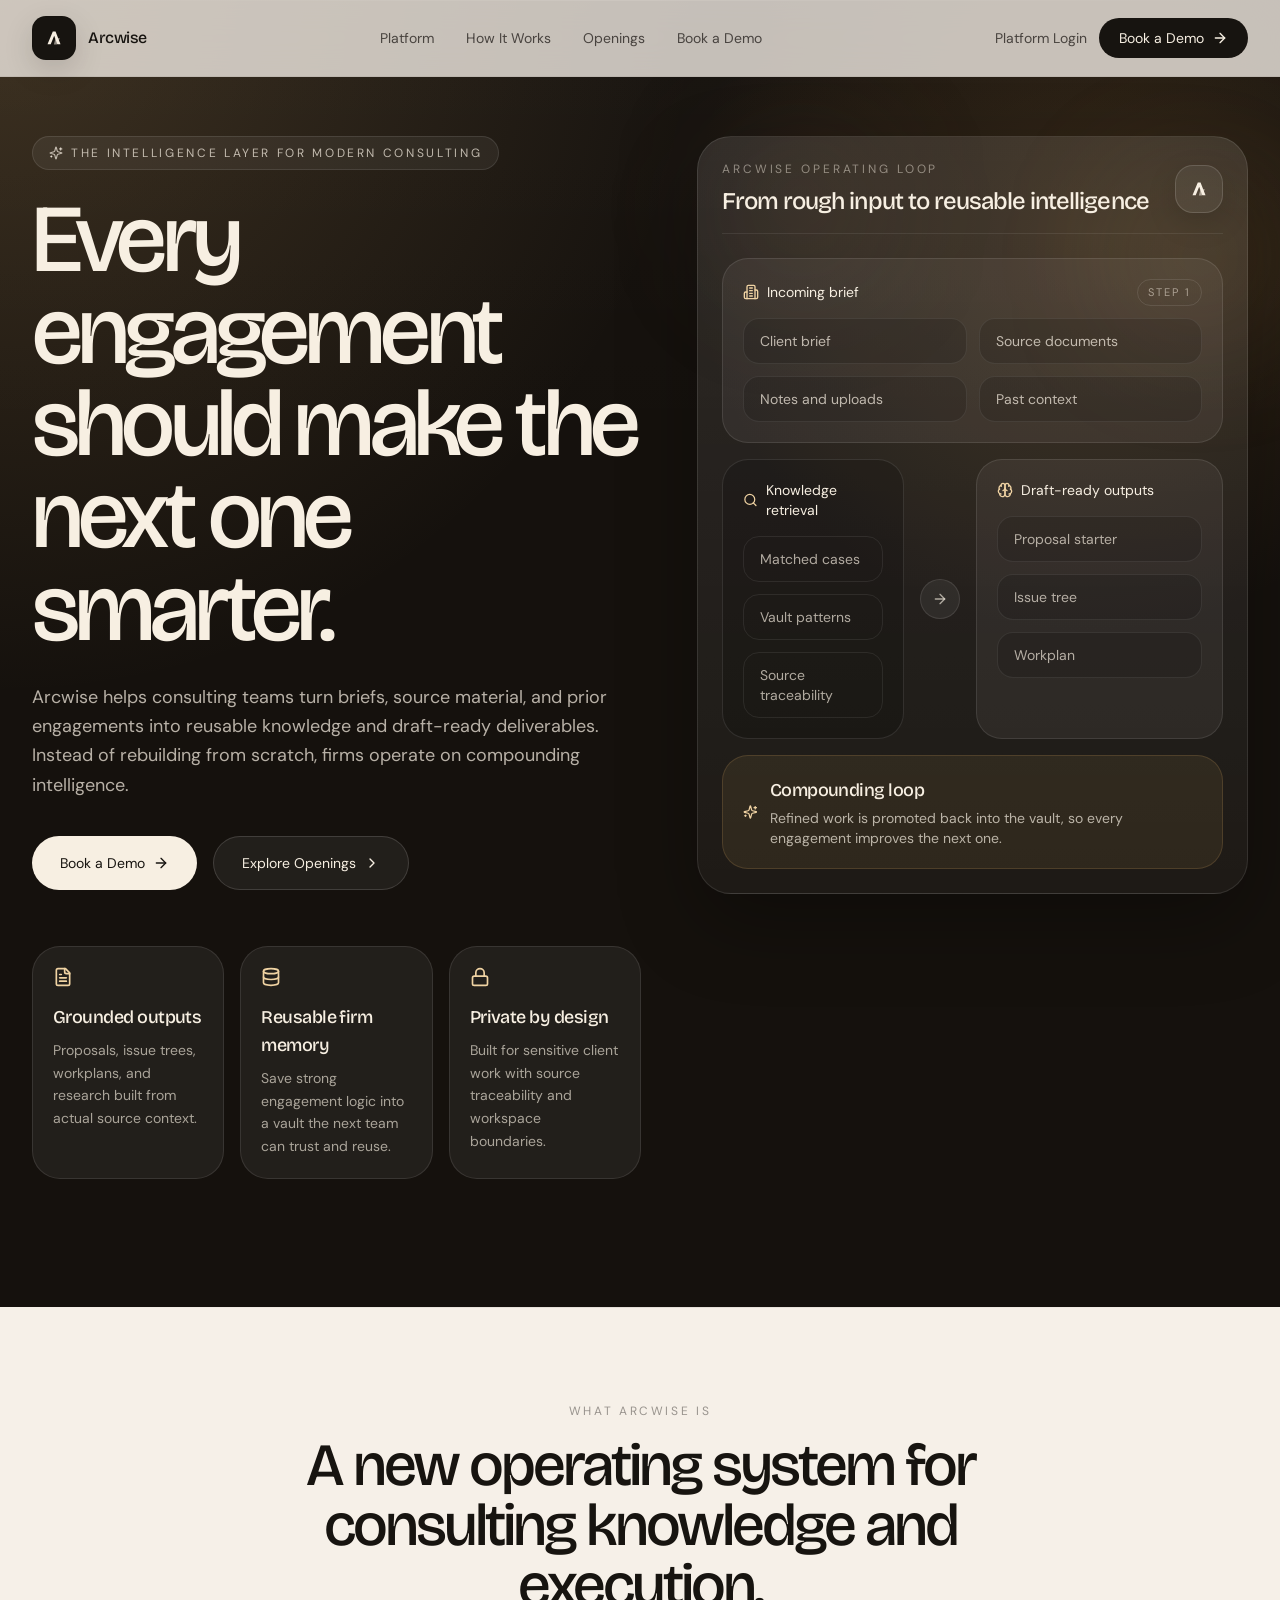
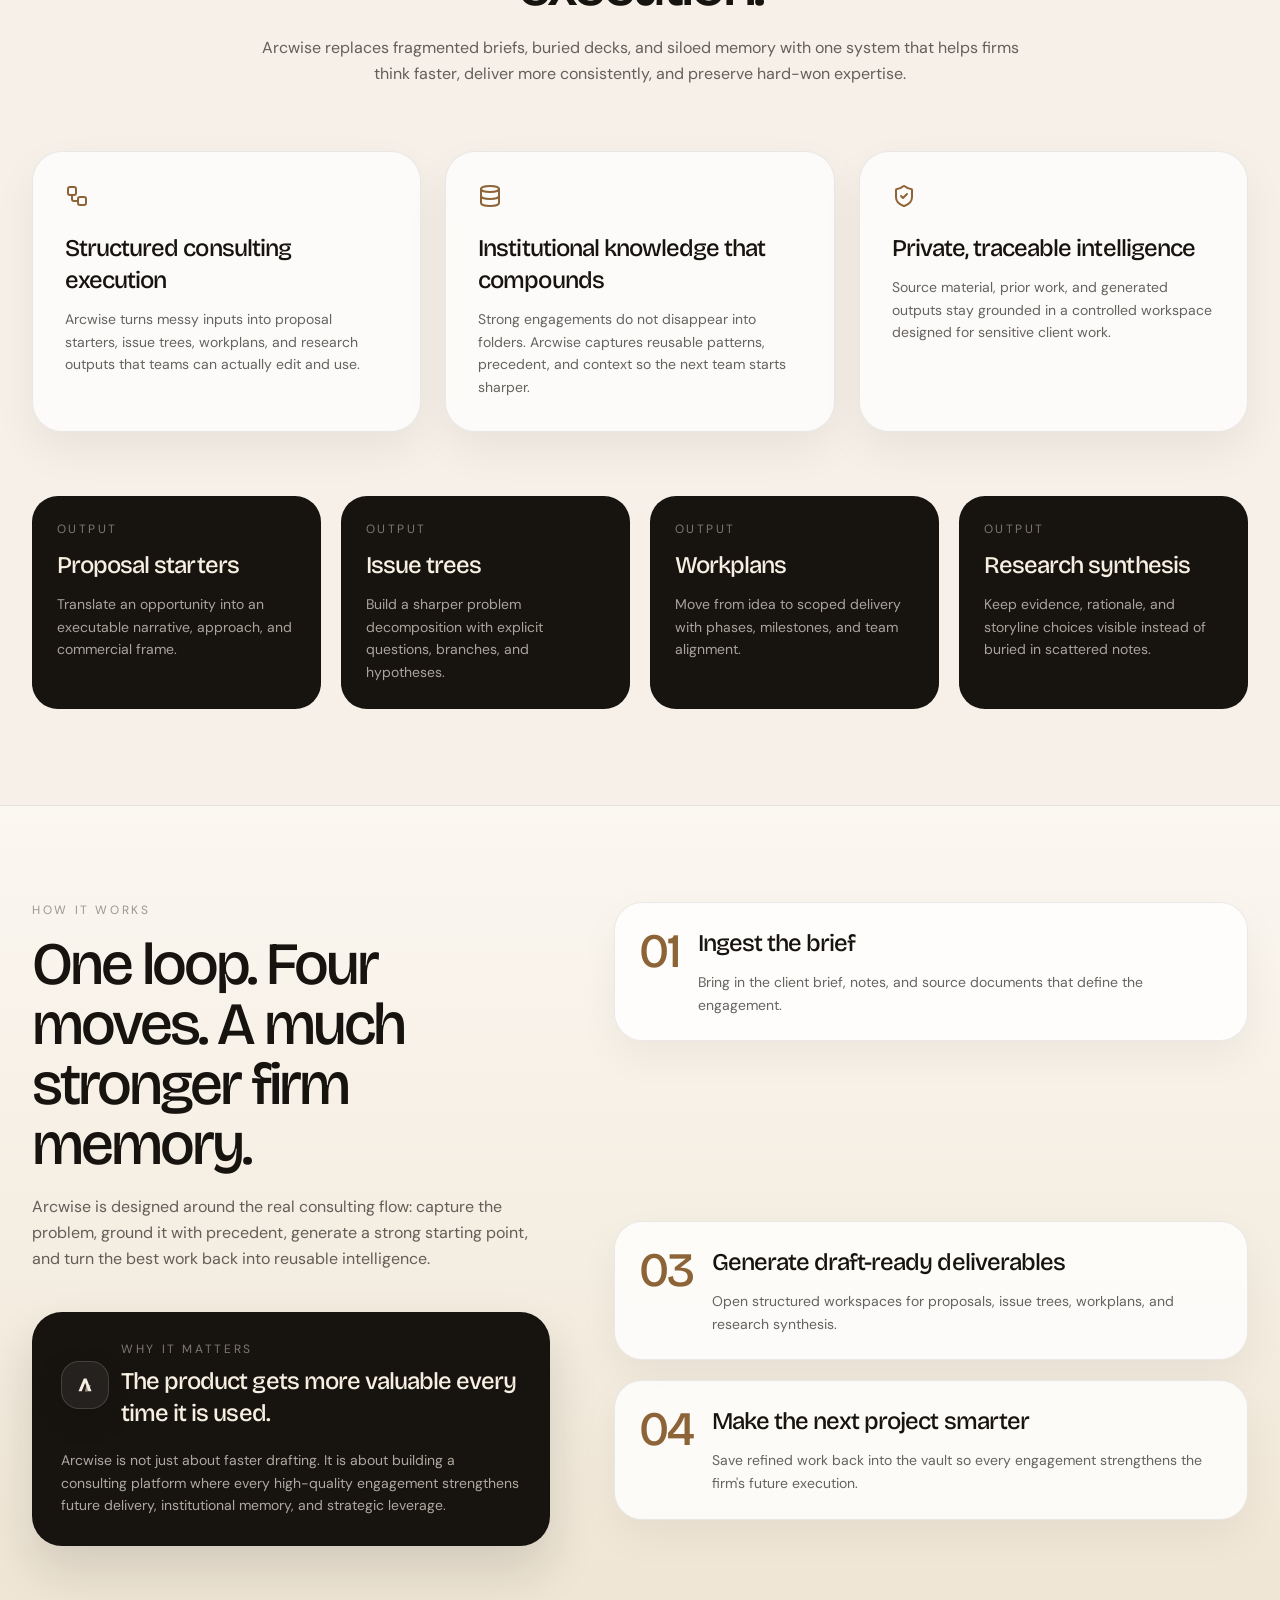
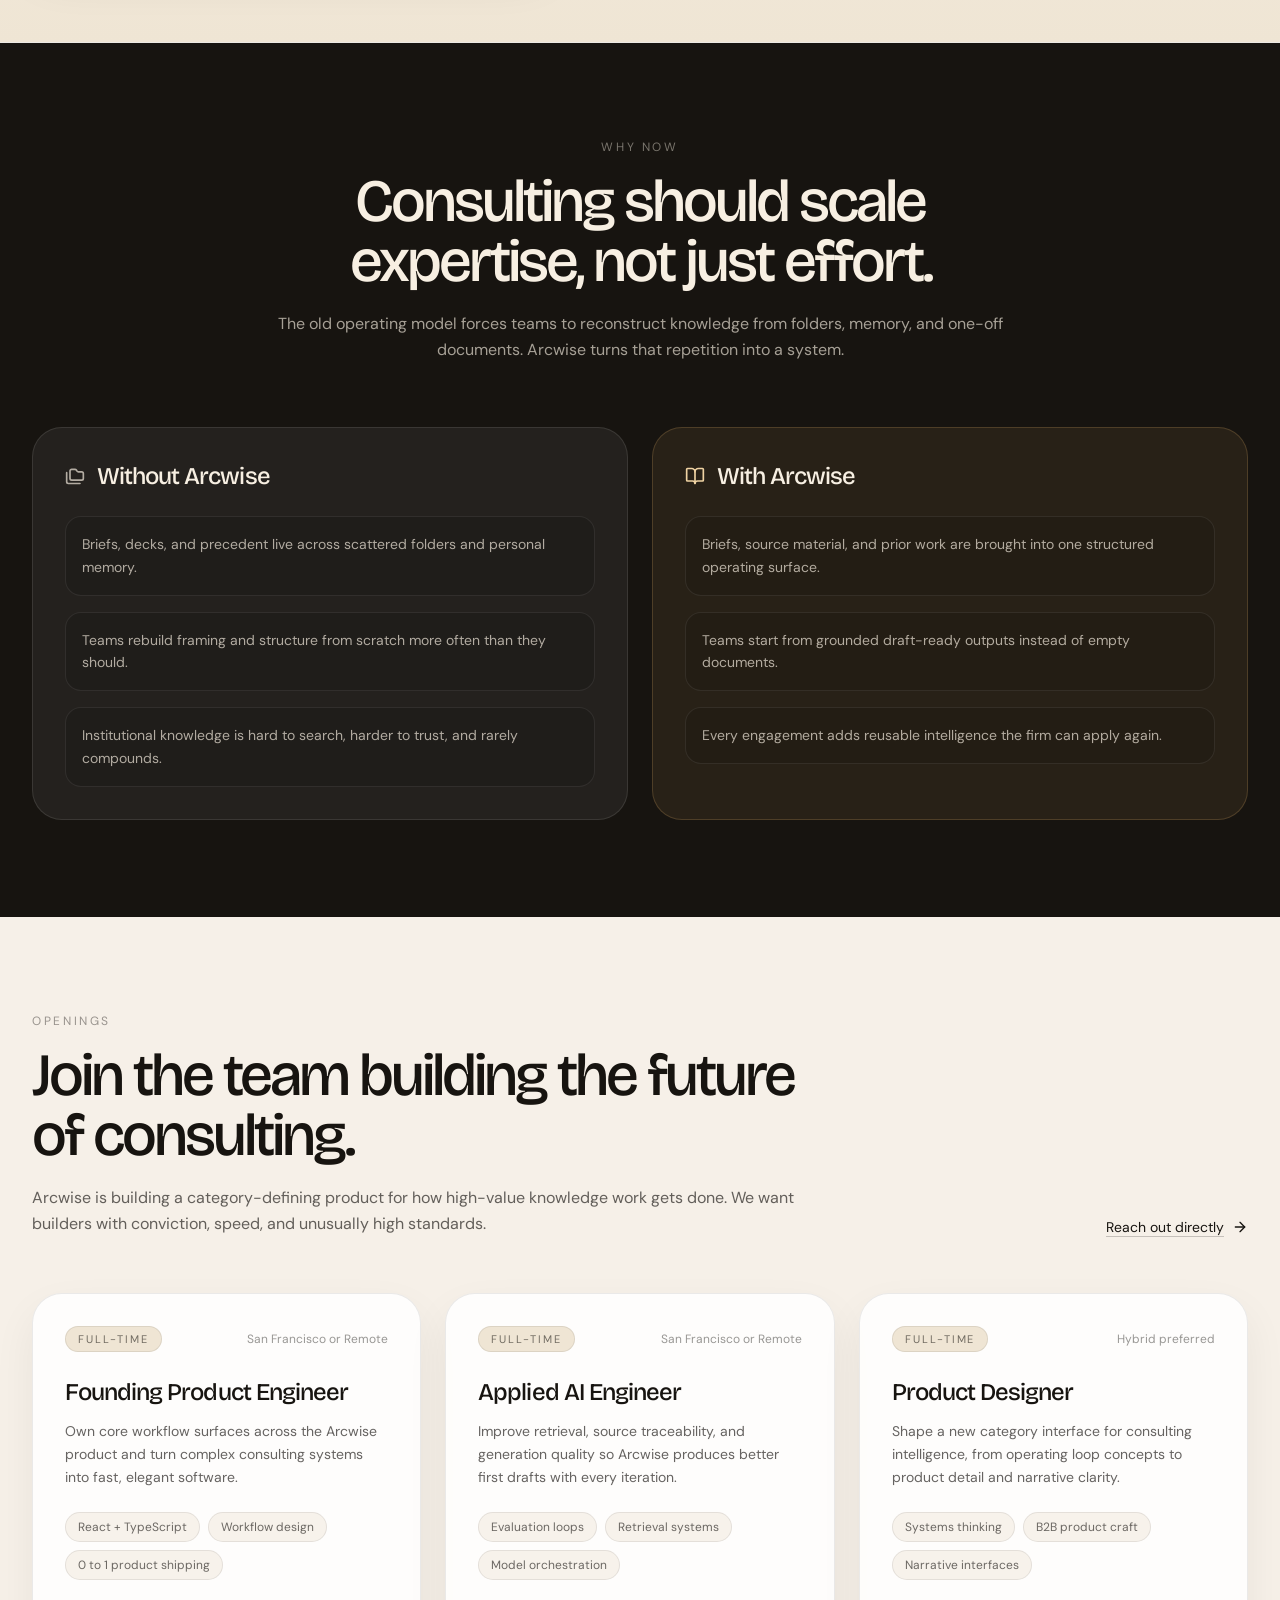
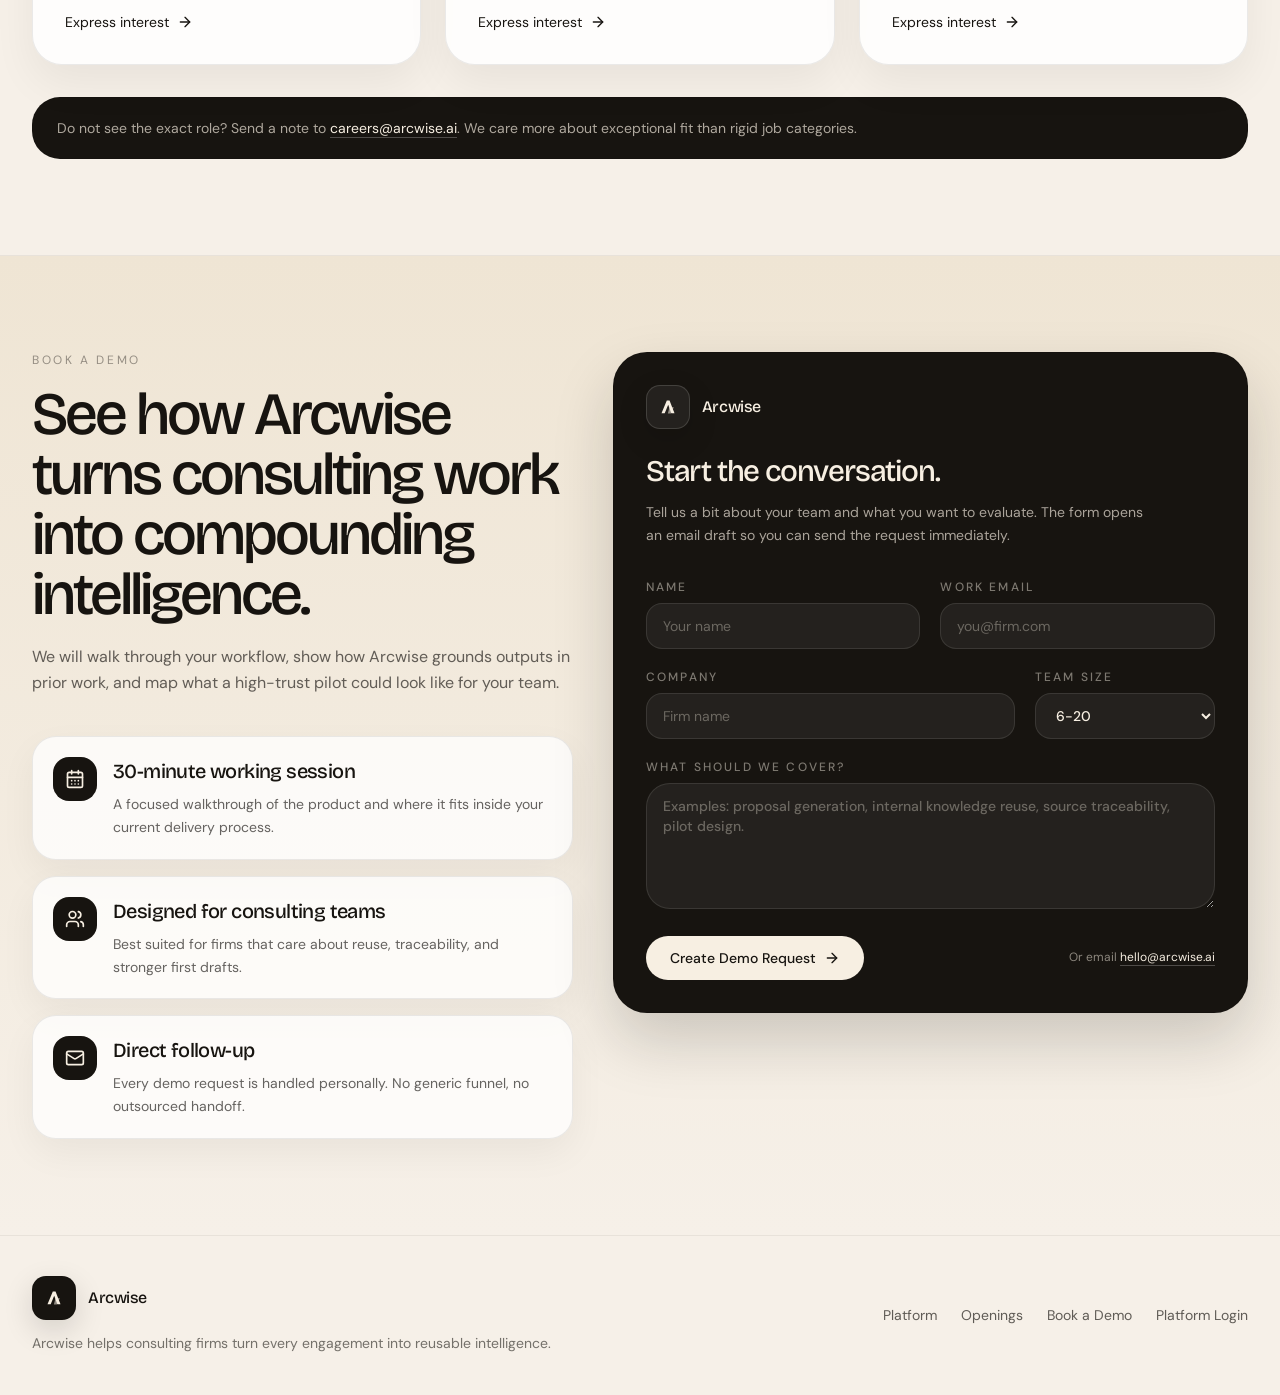
==== index.html @ 01bd6b98 "Initial Arcwise landing page" ====
<!DOCTYPE html>
  <html lang="en">
    <head>
      <meta charset="UTF-8" />
      <meta name="viewport" content="width=device-width, initial-scale=1.0" />
      <title>Arcwise</title>
      <meta
        name="description"
        content="Arcwise is the intelligence layer for modern consulting, turning briefs, source material, and prior engagements into reusable knowledge and draft-ready deliverables."
      />
      <link rel="icon" type="image/svg+xml" href="./arcwise-favicon.svg" />
      <style>html, body { height: 100%; margin: 0; } #root { height: 100%; }</style>
      <script type="module" crossorigin src="./assets/index-VOX61aup.js"></script>
      <link rel="stylesheet" crossorigin href="./assets/index-9N--tfFq.css">
    </head>

    <body>
      <div id="root"></div>
    </body>
  </html>
---- assets/index-9N--tfFq.css ----
@import"https://fonts.googleapis.com/css2?family=Bricolage+Grotesque:opsz,wght@12..96,300;12..96,400;12..96,500;12..96,600;12..96,700&family=DM+Sans:opsz,wght@9..40,300;9..40,400;9..40,500;9..40,600&display=swap";/*! tailwindcss v4.1.12 | MIT License | https://tailwindcss.com */@layer properties{@supports (((-webkit-hyphens:none)) and (not (margin-trim:inline))) or ((-moz-orient:inline) and (not (color:rgb(from red r g b)))){*,:before,:after,::backdrop{--tw-translate-x:0;--tw-translate-y:0;--tw-translate-z:0;--tw-rotate-x:initial;--tw-rotate-y:initial;--tw-rotate-z:initial;--tw-skew-x:initial;--tw-skew-y:initial;--tw-space-y-reverse:0;--tw-space-x-reverse:0;--tw-border-style:solid;--tw-gradient-position:initial;--tw-gradient-from:#0000;--tw-gradient-via:#0000;--tw-gradient-to:#0000;--tw-gradient-stops:initial;--tw-gradient-via-stops:initial;--tw-gradient-from-position:0%;--tw-gradient-via-position:50%;--tw-gradient-to-position:100%;--tw-leading:initial;--tw-font-weight:initial;--tw-tracking:initial;--tw-ordinal:initial;--tw-slashed-zero:initial;--tw-numeric-figure:initial;--tw-numeric-spacing:initial;--tw-numeric-fraction:initial;--tw-shadow:0 0 #0000;--tw-shadow-color:initial;--tw-shadow-alpha:100%;--tw-inset-shadow:0 0 #0000;--tw-inset-shadow-color:initial;--tw-inset-shadow-alpha:100%;--tw-ring-color:initial;--tw-ring-shadow:0 0 #0000;--tw-inset-ring-color:initial;--tw-inset-ring-shadow:0 0 #0000;--tw-ring-inset:initial;--tw-ring-offset-width:0px;--tw-ring-offset-color:#fff;--tw-ring-offset-shadow:0 0 #0000;--tw-outline-style:solid;--tw-blur:initial;--tw-brightness:initial;--tw-contrast:initial;--tw-grayscale:initial;--tw-hue-rotate:initial;--tw-invert:initial;--tw-opacity:initial;--tw-saturate:initial;--tw-sepia:initial;--tw-drop-shadow:initial;--tw-drop-shadow-color:initial;--tw-drop-shadow-alpha:100%;--tw-drop-shadow-size:initial;--tw-backdrop-blur:initial;--tw-backdrop-brightness:initial;--tw-backdrop-contrast:initial;--tw-backdrop-grayscale:initial;--tw-backdrop-hue-rotate:initial;--tw-backdrop-invert:initial;--tw-backdrop-opacity:initial;--tw-backdrop-saturate:initial;--tw-backdrop-sepia:initial;--tw-duration:initial;--tw-ease:initial;--tw-content:"";--tw-animation-delay:0s;--tw-animation-direction:normal;--tw-animation-duration:initial;--tw-animation-fill-mode:none;--tw-animation-iteration-count:1;--tw-enter-blur:0;--tw-enter-opacity:1;--tw-enter-rotate:0;--tw-enter-scale:1;--tw-enter-translate-x:0;--tw-enter-translate-y:0;--tw-exit-blur:0;--tw-exit-opacity:1;--tw-exit-rotate:0;--tw-exit-scale:1;--tw-exit-translate-x:0;--tw-exit-translate-y:0}}}@layer theme{:root,:host{--font-sans:ui-sans-serif,system-ui,sans-serif,"Apple Color Emoji","Segoe UI Emoji","Segoe UI Symbol","Noto Color Emoji";--font-mono:ui-monospace,SFMono-Regular,Menlo,Monaco,Consolas,"Liberation Mono","Courier New",monospace;--color-red-50:oklch(97.1% .013 17.38);--color-red-200:oklch(88.5% .062 18.334);--color-red-700:oklch(50.5% .213 27.518);--color-red-800:oklch(44.4% .177 26.899);--color-amber-50:oklch(98.7% .022 95.277);--color-amber-100:oklch(96.2% .059 95.617);--color-amber-600:oklch(66.6% .179 58.318);--color-amber-700:oklch(55.5% .163 48.998);--color-emerald-50:oklch(97.9% .021 166.113);--color-emerald-100:oklch(95% .052 163.051);--color-emerald-600:oklch(59.6% .145 163.225);--color-emerald-700:oklch(50.8% .118 165.612);--color-cyan-100:oklch(95.6% .045 203.388);--color-cyan-700:oklch(52% .105 223.128);--color-indigo-50:oklch(96.2% .018 272.314);--color-indigo-100:oklch(93% .034 272.788);--color-indigo-700:oklch(45.7% .24 277.023);--color-violet-100:oklch(94.3% .029 294.588);--color-violet-700:oklch(49.1% .27 292.581);--color-rose-50:oklch(96.9% .015 12.422);--color-rose-100:oklch(94.1% .03 12.58);--color-rose-200:oklch(89.2% .058 10.001);--color-rose-300:oklch(81% .117 11.638);--color-rose-600:oklch(58.6% .253 17.585);--color-rose-700:oklch(51.4% .222 16.935);--color-gray-50:oklch(98.5% .002 247.839);--color-gray-100:oklch(96.7% .003 264.542);--color-gray-200:oklch(92.8% .006 264.531);--color-gray-600:oklch(44.6% .03 256.802);--color-black:#000;--color-white:#fff;--spacing:.25rem;--container-sm:24rem;--container-md:28rem;--container-lg:32rem;--container-xl:36rem;--container-2xl:42rem;--container-3xl:48rem;--container-4xl:56rem;--container-5xl:64rem;--container-6xl:72rem;--container-7xl:80rem;--text-xs:.75rem;--text-xs--line-height:calc(1/.75);--text-sm:.875rem;--text-sm--line-height:calc(1.25/.875);--text-base:1rem;--text-base--line-height: 1.5 ;--text-lg:1.125rem;--text-lg--line-height:calc(1.75/1.125);--text-xl:1.25rem;--text-xl--line-height:calc(1.75/1.25);--text-2xl:1.5rem;--text-2xl--line-height:calc(2/1.5);--text-3xl:1.875rem;--text-3xl--line-height: 1.2 ;--text-4xl:2.25rem;--text-4xl--line-height:calc(2.5/2.25);--text-5xl:3rem;--text-5xl--line-height:1;--text-6xl:3.75rem;--text-6xl--line-height:1;--text-8xl:6rem;--text-8xl--line-height:1;--font-weight-normal:400;--font-weight-medium:500;--font-weight-semibold:600;--tracking-tight:-.025em;--tracking-wider:.05em;--tracking-widest:.1em;--leading-relaxed:1.625;--radius-xs:.125rem;--radius-2xl:1rem;--ease-in-out:cubic-bezier(.4,0,.2,1);--animate-spin:spin 1s linear infinite;--animate-pulse:pulse 2s cubic-bezier(.4,0,.6,1)infinite;--blur-sm:8px;--blur-xl:24px;--blur-3xl:64px;--aspect-video:16/9;--default-transition-duration:.15s;--default-transition-timing-function:cubic-bezier(.4,0,.2,1);--default-font-family:var(--font-sans);--default-mono-font-family:var(--font-mono);--color-border:var(--border)}}@layer base{*,:after,:before,::backdrop{box-sizing:border-box;border:0 solid;margin:0;padding:0}::file-selector-button{box-sizing:border-box;border:0 solid;margin:0;padding:0}html,:host{-webkit-text-size-adjust:100%;-moz-tab-size:4;tab-size:4;line-height:1.5;font-family:var(--default-font-family,ui-sans-serif,system-ui,sans-serif,"Apple Color Emoji","Segoe UI Emoji","Segoe UI Symbol","Noto Color Emoji");font-feature-settings:var(--default-font-feature-settings,normal);font-variation-settings:var(--default-font-variation-settings,normal);-webkit-tap-highlight-color:transparent}hr{height:0;color:inherit;border-top-width:1px}abbr:where([title]){-webkit-text-decoration:underline dotted;text-decoration:underline dotted}h1,h2,h3,h4,h5,h6{font-size:inherit;font-weight:inherit}a{color:inherit;-webkit-text-decoration:inherit;text-decoration:inherit}b,strong{font-weight:bolder}code,kbd,samp,pre{font-family:var(--default-mono-font-family,ui-monospace,SFMono-Regular,Menlo,Monaco,Consolas,"Liberation Mono","Courier New",monospace);font-feature-settings:var(--default-mono-font-feature-settings,normal);font-variation-settings:var(--default-mono-font-variation-settings,normal);font-size:1em}small{font-size:80%}sub,sup{vertical-align:baseline;font-size:75%;line-height:0;position:relative}sub{bottom:-.25em}sup{top:-.5em}table{text-indent:0;border-color:inherit;border-collapse:collapse}:-moz-focusring{outline:auto}progress{vertical-align:baseline}summary{display:list-item}ol,ul,menu{list-style:none}img,svg,video,canvas,audio,iframe,embed,object{vertical-align:middle;display:block}img,video{max-width:100%;height:auto}button,input,select,optgroup,textarea{font:inherit;font-feature-settings:inherit;font-variation-settings:inherit;letter-spacing:inherit;color:inherit;opacity:1;background-color:#0000;border-radius:0}::file-selector-button{font:inherit;font-feature-settings:inherit;font-variation-settings:inherit;letter-spacing:inherit;color:inherit;opacity:1;background-color:#0000;border-radius:0}:where(select:is([multiple],[size])) optgroup{font-weight:bolder}:where(select:is([multiple],[size])) optgroup option{padding-inline-start:20px}::file-selector-button{margin-inline-end:4px}::placeholder{opacity:1}@supports (not ((-webkit-appearance:-apple-pay-button))) or (contain-intrinsic-size:1px){::placeholder{color:currentColor}@supports (color:color-mix(in lab,red,red)){::placeholder{color:color-mix(in oklab,currentcolor 50%,transparent)}}}textarea{resize:vertical}::-webkit-search-decoration{-webkit-appearance:none}::-webkit-date-and-time-value{min-height:1lh;text-align:inherit}::-webkit-datetime-edit{display:inline-flex}::-webkit-datetime-edit-fields-wrapper{padding:0}::-webkit-datetime-edit{padding-block:0}::-webkit-datetime-edit-year-field{padding-block:0}::-webkit-datetime-edit-month-field{padding-block:0}::-webkit-datetime-edit-day-field{padding-block:0}::-webkit-datetime-edit-hour-field{padding-block:0}::-webkit-datetime-edit-minute-field{padding-block:0}::-webkit-datetime-edit-second-field{padding-block:0}::-webkit-datetime-edit-millisecond-field{padding-block:0}::-webkit-datetime-edit-meridiem-field{padding-block:0}::-webkit-calendar-picker-indicator{line-height:1}:-moz-ui-invalid{box-shadow:none}button,input:where([type=button],[type=reset],[type=submit]){-webkit-appearance:button;-moz-appearance:button;appearance:button}::file-selector-button{-webkit-appearance:button;-moz-appearance:button;appearance:button}::-webkit-inner-spin-button{height:auto}::-webkit-outer-spin-button{height:auto}[hidden]:where(:not([hidden=until-found])){display:none!important}*{border-color:var(--border);outline-color:var(--ring)}@supports (color:color-mix(in lab,red,red)){*{outline-color:color-mix(in oklab,var(--ring)50%,transparent)}}body{background-color:var(--background);color:var(--foreground);font-family:var(--font-body);-webkit-font-smoothing:antialiased;-moz-osx-font-smoothing:grayscale}html{font-size:var(--font-size);scroll-behavior:smooth}h1{font-size:var(--text-2xl);font-weight:var(--font-weight-medium);line-height:1.5}h2{font-size:var(--text-xl);font-weight:var(--font-weight-medium);line-height:1.5}h3{font-size:var(--text-lg);font-weight:var(--font-weight-medium);line-height:1.5}h4,label,button{font-size:var(--text-base);font-weight:var(--font-weight-medium);line-height:1.5}input{font-size:var(--text-base);font-weight:var(--font-weight-normal);line-height:1.5}}@layer components;@layer utilities{.\@container\/card-header{container:card-header/inline-size}.pointer-events-none{pointer-events:none}.invisible{visibility:hidden}.visible{visibility:visible}.sr-only{clip:rect(0,0,0,0);white-space:nowrap;border-width:0;width:1px;height:1px;margin:-1px;padding:0;position:absolute;overflow:hidden}.absolute{position:absolute}.fixed{position:fixed}.relative{position:relative}.sticky{position:sticky}.inset-0{inset:calc(var(--spacing)*0)}.inset-x-0{inset-inline:calc(var(--spacing)*0)}.inset-y-0{inset-block:calc(var(--spacing)*0)}.-top-12{top:calc(var(--spacing)*-12)}.top-0{top:calc(var(--spacing)*0)}.top-1\.5{top:calc(var(--spacing)*1.5)}.top-1\/2{top:50%}.top-3\.5{top:calc(var(--spacing)*3.5)}.top-4{top:calc(var(--spacing)*4)}.top-6{top:calc(var(--spacing)*6)}.top-8{top:calc(var(--spacing)*8)}.top-10{top:calc(var(--spacing)*10)}.top-14{top:calc(var(--spacing)*14)}.top-\[1px\]{top:1px}.top-\[50\%\]{top:50%}.top-\[60\%\]{top:60%}.top-full{top:100%}.-right-8{right:calc(var(--spacing)*-8)}.-right-12{right:calc(var(--spacing)*-12)}.right-0{right:calc(var(--spacing)*0)}.right-1{right:calc(var(--spacing)*1)}.right-2{right:calc(var(--spacing)*2)}.right-3{right:calc(var(--spacing)*3)}.right-4{right:calc(var(--spacing)*4)}.-bottom-12{bottom:calc(var(--spacing)*-12)}.bottom-0{bottom:calc(var(--spacing)*0)}.-left-12{left:calc(var(--spacing)*-12)}.left-0{left:calc(var(--spacing)*0)}.left-1{left:calc(var(--spacing)*1)}.left-1\/2{left:50%}.left-2{left:calc(var(--spacing)*2)}.left-3{left:calc(var(--spacing)*3)}.left-6{left:calc(var(--spacing)*6)}.left-8{left:calc(var(--spacing)*8)}.left-\[50\%\]{left:50%}.isolate{isolation:isolate}.z-10{z-index:10}.z-20{z-index:20}.z-50{z-index:50}.z-\[1\]{z-index:1}.col-span-1{grid-column:span 1/span 1}.col-span-2{grid-column:span 2/span 2}.col-span-3{grid-column:span 3/span 3}.col-span-4{grid-column:span 4/span 4}.col-start-2{grid-column-start:2}.row-span-2{grid-row:span 2/span 2}.row-start-1{grid-row-start:1}.-mx-1{margin-inline:calc(var(--spacing)*-1)}.mx-2{margin-inline:calc(var(--spacing)*2)}.mx-3\.5{margin-inline:calc(var(--spacing)*3.5)}.mx-auto{margin-inline:auto}.my-0\.5{margin-block:calc(var(--spacing)*.5)}.my-1{margin-block:calc(var(--spacing)*1)}.-mt-4{margin-top:calc(var(--spacing)*-4)}.mt-0\.5{margin-top:calc(var(--spacing)*.5)}.mt-1{margin-top:calc(var(--spacing)*1)}.mt-1\.5{margin-top:calc(var(--spacing)*1.5)}.mt-2{margin-top:calc(var(--spacing)*2)}.mt-3{margin-top:calc(var(--spacing)*3)}.mt-4{margin-top:calc(var(--spacing)*4)}.mt-5{margin-top:calc(var(--spacing)*5)}.mt-6{margin-top:calc(var(--spacing)*6)}.mt-7{margin-top:calc(var(--spacing)*7)}.mt-8{margin-top:calc(var(--spacing)*8)}.mt-9{margin-top:calc(var(--spacing)*9)}.mt-10{margin-top:calc(var(--spacing)*10)}.mt-12{margin-top:calc(var(--spacing)*12)}.mt-14{margin-top:calc(var(--spacing)*14)}.mt-16{margin-top:calc(var(--spacing)*16)}.mt-auto{margin-top:auto}.mr-1{margin-right:calc(var(--spacing)*1)}.mr-3{margin-right:calc(var(--spacing)*3)}.mb-1{margin-bottom:calc(var(--spacing)*1)}.mb-1\.5{margin-bottom:calc(var(--spacing)*1.5)}.mb-2{margin-bottom:calc(var(--spacing)*2)}.mb-3{margin-bottom:calc(var(--spacing)*3)}.mb-4{margin-bottom:calc(var(--spacing)*4)}.mb-5{margin-bottom:calc(var(--spacing)*5)}.mb-6{margin-bottom:calc(var(--spacing)*6)}.mb-8{margin-bottom:calc(var(--spacing)*8)}.mb-12{margin-bottom:calc(var(--spacing)*12)}.-ml-4{margin-left:calc(var(--spacing)*-4)}.ml-1{margin-left:calc(var(--spacing)*1)}.ml-auto{margin-left:auto}.line-clamp-1{-webkit-line-clamp:1;-webkit-box-orient:vertical;display:-webkit-box;overflow:hidden}.block{display:block}.contents{display:contents}.flex{display:flex}.grid{display:grid}.hidden{display:none}.inline-block{display:inline-block}.inline-flex{display:inline-flex}.table{display:table}.table-caption{display:table-caption}.table-cell{display:table-cell}.table-row{display:table-row}.field-sizing-content{field-sizing:content}.aspect-\[16\/9\]{aspect-ratio:16/9}.aspect-square{aspect-ratio:1}.aspect-video{aspect-ratio:var(--aspect-video)}.size-2{width:calc(var(--spacing)*2);height:calc(var(--spacing)*2)}.size-2\.5{width:calc(var(--spacing)*2.5);height:calc(var(--spacing)*2.5)}.size-3{width:calc(var(--spacing)*3);height:calc(var(--spacing)*3)}.size-3\.5{width:calc(var(--spacing)*3.5);height:calc(var(--spacing)*3.5)}.size-4{width:calc(var(--spacing)*4);height:calc(var(--spacing)*4)}.size-7{width:calc(var(--spacing)*7);height:calc(var(--spacing)*7)}.size-8{width:calc(var(--spacing)*8);height:calc(var(--spacing)*8)}.size-9{width:calc(var(--spacing)*9);height:calc(var(--spacing)*9)}.size-10{width:calc(var(--spacing)*10);height:calc(var(--spacing)*10)}.size-full{width:100%;height:100%}.h-1{height:calc(var(--spacing)*1)}.h-1\.5{height:calc(var(--spacing)*1.5)}.h-2{height:calc(var(--spacing)*2)}.h-2\.5{height:calc(var(--spacing)*2.5)}.h-3{height:calc(var(--spacing)*3)}.h-3\.5{height:calc(var(--spacing)*3.5)}.h-4{height:calc(var(--spacing)*4)}.h-5{height:calc(var(--spacing)*5)}.h-6{height:calc(var(--spacing)*6)}.h-7{height:calc(var(--spacing)*7)}.h-8{height:calc(var(--spacing)*8)}.h-9{height:calc(var(--spacing)*9)}.h-10{height:calc(var(--spacing)*10)}.h-11{height:calc(var(--spacing)*11)}.h-12{height:calc(var(--spacing)*12)}.h-16{height:calc(var(--spacing)*16)}.h-24{height:calc(var(--spacing)*24)}.h-36{height:calc(var(--spacing)*36)}.h-40{height:calc(var(--spacing)*40)}.h-\[1\.15rem\]{height:1.15rem}.h-\[260px\]{height:260px}.h-\[340px\]{height:340px}.h-\[360px\]{height:360px}.h-\[calc\(100\%-1px\)\]{height:calc(100% - 1px)}.h-\[var\(--radix-navigation-menu-viewport-height\)\]{height:var(--radix-navigation-menu-viewport-height)}.h-\[var\(--radix-select-trigger-height\)\]{height:var(--radix-select-trigger-height)}.h-auto{height:auto}.h-full{height:100%}.h-px{height:1px}.h-screen{height:100vh}.h-svh{height:100svh}.max-h-\(--radix-context-menu-content-available-height\){max-height:var(--radix-context-menu-content-available-height)}.max-h-\(--radix-dropdown-menu-content-available-height\){max-height:var(--radix-dropdown-menu-content-available-height)}.max-h-\(--radix-select-content-available-height\){max-height:var(--radix-select-content-available-height)}.max-h-\[85vh\]{max-height:85vh}.max-h-\[260px\]{max-height:260px}.max-h-\[300px\]{max-height:300px}.min-h-0{min-height:calc(var(--spacing)*0)}.min-h-4{min-height:calc(var(--spacing)*4)}.min-h-16{min-height:calc(var(--spacing)*16)}.min-h-\[240px\]{min-height:240px}.min-h-\[400px\]{min-height:400px}.min-h-\[500px\]{min-height:500px}.min-h-\[calc\(100vh-220px\)\]{min-height:calc(100vh - 220px)}.min-h-screen{min-height:100vh}.min-h-svh{min-height:100svh}.w-\(--sidebar-width\){width:var(--sidebar-width)}.w-0{width:calc(var(--spacing)*0)}.w-1{width:calc(var(--spacing)*1)}.w-1\.5{width:calc(var(--spacing)*1.5)}.w-1\/2{width:50%}.w-1\/3{width:33.3333%}.w-2{width:calc(var(--spacing)*2)}.w-2\.5{width:calc(var(--spacing)*2.5)}.w-3{width:calc(var(--spacing)*3)}.w-3\.5{width:calc(var(--spacing)*3.5)}.w-3\/4{width:75%}.w-4{width:calc(var(--spacing)*4)}.w-5{width:calc(var(--spacing)*5)}.w-5\/6{width:83.3333%}.w-6{width:calc(var(--spacing)*6)}.w-7{width:calc(var(--spacing)*7)}.w-8{width:calc(var(--spacing)*8)}.w-9{width:calc(var(--spacing)*9)}.w-10{width:calc(var(--spacing)*10)}.w-11{width:calc(var(--spacing)*11)}.w-12{width:calc(var(--spacing)*12)}.w-16{width:calc(var(--spacing)*16)}.w-32{width:calc(var(--spacing)*32)}.w-36{width:calc(var(--spacing)*36)}.w-40{width:calc(var(--spacing)*40)}.w-64{width:calc(var(--spacing)*64)}.w-72{width:calc(var(--spacing)*72)}.w-\[100px\]{width:100px}.w-\[250px\]{width:250px}.w-\[280px\]{width:280px}.w-auto{width:auto}.w-fit{width:fit-content}.w-full{width:100%}.w-max{width:max-content}.w-px{width:1px}.max-w-\(--skeleton-width\){max-width:var(--skeleton-width)}.max-w-2xl{max-width:var(--container-2xl)}.max-w-3xl{max-width:var(--container-3xl)}.max-w-4xl{max-width:var(--container-4xl)}.max-w-5xl{max-width:var(--container-5xl)}.max-w-6xl{max-width:var(--container-6xl)}.max-w-7xl{max-width:var(--container-7xl)}.max-w-\[400px\]{max-width:400px}.max-w-\[1600px\]{max-width:1600px}.max-w-\[calc\(100\%-2rem\)\]{max-width:calc(100% - 2rem)}.max-w-lg{max-width:var(--container-lg)}.max-w-max{max-width:max-content}.max-w-md{max-width:var(--container-md)}.max-w-xl{max-width:var(--container-xl)}.min-w-0{min-width:calc(var(--spacing)*0)}.min-w-5{min-width:calc(var(--spacing)*5)}.min-w-8{min-width:calc(var(--spacing)*8)}.min-w-9{min-width:calc(var(--spacing)*9)}.min-w-10{min-width:calc(var(--spacing)*10)}.min-w-52{min-width:calc(var(--spacing)*52)}.min-w-\[8rem\]{min-width:8rem}.min-w-\[12rem\]{min-width:12rem}.min-w-\[340px\]{min-width:340px}.min-w-\[720px\]{min-width:720px}.min-w-\[var\(--radix-select-trigger-width\)\]{min-width:var(--radix-select-trigger-width)}.flex-1{flex:1}.flex-shrink-0,.shrink-0{flex-shrink:0}.grow{flex-grow:1}.grow-0{flex-grow:0}.basis-full{flex-basis:100%}.caption-bottom{caption-side:bottom}.border-collapse{border-collapse:collapse}.origin-\(--radix-context-menu-content-transform-origin\){transform-origin:var(--radix-context-menu-content-transform-origin)}.origin-\(--radix-dropdown-menu-content-transform-origin\){transform-origin:var(--radix-dropdown-menu-content-transform-origin)}.origin-\(--radix-hover-card-content-transform-origin\){transform-origin:var(--radix-hover-card-content-transform-origin)}.origin-\(--radix-menubar-content-transform-origin\){transform-origin:var(--radix-menubar-content-transform-origin)}.origin-\(--radix-popover-content-transform-origin\){transform-origin:var(--radix-popover-content-transform-origin)}.origin-\(--radix-select-content-transform-origin\){transform-origin:var(--radix-select-content-transform-origin)}.origin-\(--radix-tooltip-content-transform-origin\){transform-origin:var(--radix-tooltip-content-transform-origin)}.-translate-x-1\/2{--tw-translate-x: -50% ;translate:var(--tw-translate-x)var(--tw-translate-y)}.-translate-x-px{--tw-translate-x:-1px;translate:var(--tw-translate-x)var(--tw-translate-y)}.translate-x-\[-50\%\]{--tw-translate-x:-50%;translate:var(--tw-translate-x)var(--tw-translate-y)}.translate-x-px{--tw-translate-x:1px;translate:var(--tw-translate-x)var(--tw-translate-y)}.-translate-y-1\/2{--tw-translate-y: -50% ;translate:var(--tw-translate-x)var(--tw-translate-y)}.translate-y-0\.5{--tw-translate-y:calc(var(--spacing)*.5);translate:var(--tw-translate-x)var(--tw-translate-y)}.translate-y-\[-50\%\]{--tw-translate-y:-50%;translate:var(--tw-translate-x)var(--tw-translate-y)}.translate-y-\[calc\(-50\%_-_2px\)\]{--tw-translate-y: calc(-50% - 2px) ;translate:var(--tw-translate-x)var(--tw-translate-y)}.rotate-45{rotate:45deg}.rotate-90{rotate:90deg}.transform{transform:var(--tw-rotate-x,)var(--tw-rotate-y,)var(--tw-rotate-z,)var(--tw-skew-x,)var(--tw-skew-y,)}.animate-caret-blink{animation:1.25s ease-out infinite caret-blink}.animate-in{animation:enter var(--tw-animation-duration,var(--tw-duration,.15s))var(--tw-ease,ease)var(--tw-animation-delay,0s)var(--tw-animation-iteration-count,1)var(--tw-animation-direction,normal)var(--tw-animation-fill-mode,none)}.animate-pulse{animation:var(--animate-pulse)}.animate-spin{animation:var(--animate-spin)}.cursor-default{cursor:default}.cursor-not-allowed{cursor:not-allowed}.cursor-pointer{cursor:pointer}.touch-none{touch-action:none}.resize-none{resize:none}.scroll-my-1{scroll-margin-block:calc(var(--spacing)*1)}.scroll-py-1{scroll-padding-block:calc(var(--spacing)*1)}.list-none{list-style-type:none}.appearance-none{-webkit-appearance:none;-moz-appearance:none;appearance:none}.auto-rows-min{grid-auto-rows:min-content}.grid-cols-2{grid-template-columns:repeat(2,minmax(0,1fr))}.grid-cols-3{grid-template-columns:repeat(3,minmax(0,1fr))}.grid-cols-4{grid-template-columns:repeat(4,minmax(0,1fr))}.grid-cols-12{grid-template-columns:repeat(12,minmax(0,1fr))}.grid-cols-\[0_1fr\]{grid-template-columns:0 1fr}.grid-rows-\[auto_auto\]{grid-template-rows:auto auto}.flex-col{flex-direction:column}.flex-col-reverse{flex-direction:column-reverse}.flex-row{flex-direction:row}.flex-wrap{flex-wrap:wrap}.items-baseline{align-items:baseline}.items-center{align-items:center}.items-end{align-items:flex-end}.items-start{align-items:flex-start}.items-stretch{align-items:stretch}.justify-between{justify-content:space-between}.justify-center{justify-content:center}.justify-end{justify-content:flex-end}.justify-items-start{justify-items:start}.gap-0{gap:calc(var(--spacing)*0)}.gap-1{gap:calc(var(--spacing)*1)}.gap-1\.5{gap:calc(var(--spacing)*1.5)}.gap-2{gap:calc(var(--spacing)*2)}.gap-3{gap:calc(var(--spacing)*3)}.gap-4{gap:calc(var(--spacing)*4)}.gap-5{gap:calc(var(--spacing)*5)}.gap-6{gap:calc(var(--spacing)*6)}.gap-8{gap:calc(var(--spacing)*8)}.gap-10{gap:calc(var(--spacing)*10)}.gap-12{gap:calc(var(--spacing)*12)}.gap-14{gap:calc(var(--spacing)*14)}.gap-16{gap:calc(var(--spacing)*16)}:where(.space-y-1>:not(:last-child)){--tw-space-y-reverse:0;margin-block-start:calc(calc(var(--spacing)*1)*var(--tw-space-y-reverse));margin-block-end:calc(calc(var(--spacing)*1)*calc(1 - var(--tw-space-y-reverse)))}:where(.space-y-1\.5>:not(:last-child)){--tw-space-y-reverse:0;margin-block-start:calc(calc(var(--spacing)*1.5)*var(--tw-space-y-reverse));margin-block-end:calc(calc(var(--spacing)*1.5)*calc(1 - var(--tw-space-y-reverse)))}:where(.space-y-2>:not(:last-child)){--tw-space-y-reverse:0;margin-block-start:calc(calc(var(--spacing)*2)*var(--tw-space-y-reverse));margin-block-end:calc(calc(var(--spacing)*2)*calc(1 - var(--tw-space-y-reverse)))}:where(.space-y-2\.5>:not(:last-child)){--tw-space-y-reverse:0;margin-block-start:calc(calc(var(--spacing)*2.5)*var(--tw-space-y-reverse));margin-block-end:calc(calc(var(--spacing)*2.5)*calc(1 - var(--tw-space-y-reverse)))}:where(.space-y-3>:not(:last-child)){--tw-space-y-reverse:0;margin-block-start:calc(calc(var(--spacing)*3)*var(--tw-space-y-reverse));margin-block-end:calc(calc(var(--spacing)*3)*calc(1 - var(--tw-space-y-reverse)))}:where(.space-y-4>:not(:last-child)){--tw-space-y-reverse:0;margin-block-start:calc(calc(var(--spacing)*4)*var(--tw-space-y-reverse));margin-block-end:calc(calc(var(--spacing)*4)*calc(1 - var(--tw-space-y-reverse)))}:where(.space-y-5>:not(:last-child)){--tw-space-y-reverse:0;margin-block-start:calc(calc(var(--spacing)*5)*var(--tw-space-y-reverse));margin-block-end:calc(calc(var(--spacing)*5)*calc(1 - var(--tw-space-y-reverse)))}:where(.space-y-6>:not(:last-child)){--tw-space-y-reverse:0;margin-block-start:calc(calc(var(--spacing)*6)*var(--tw-space-y-reverse));margin-block-end:calc(calc(var(--spacing)*6)*calc(1 - var(--tw-space-y-reverse)))}:where(.space-y-8>:not(:last-child)){--tw-space-y-reverse:0;margin-block-start:calc(calc(var(--spacing)*8)*var(--tw-space-y-reverse));margin-block-end:calc(calc(var(--spacing)*8)*calc(1 - var(--tw-space-y-reverse)))}:where(.space-y-10>:not(:last-child)){--tw-space-y-reverse:0;margin-block-start:calc(calc(var(--spacing)*10)*var(--tw-space-y-reverse));margin-block-end:calc(calc(var(--spacing)*10)*calc(1 - var(--tw-space-y-reverse)))}:where(.space-y-12>:not(:last-child)){--tw-space-y-reverse:0;margin-block-start:calc(calc(var(--spacing)*12)*var(--tw-space-y-reverse));margin-block-end:calc(calc(var(--spacing)*12)*calc(1 - var(--tw-space-y-reverse)))}:where(.space-y-16>:not(:last-child)){--tw-space-y-reverse:0;margin-block-start:calc(calc(var(--spacing)*16)*var(--tw-space-y-reverse));margin-block-end:calc(calc(var(--spacing)*16)*calc(1 - var(--tw-space-y-reverse)))}:where(.space-x-1>:not(:last-child)){--tw-space-x-reverse:0;margin-inline-start:calc(calc(var(--spacing)*1)*var(--tw-space-x-reverse));margin-inline-end:calc(calc(var(--spacing)*1)*calc(1 - var(--tw-space-x-reverse)))}.gap-y-0\.5{row-gap:calc(var(--spacing)*.5)}.self-start{align-self:flex-start}.justify-self-end{justify-self:flex-end}.truncate{text-overflow:ellipsis;white-space:nowrap;overflow:hidden}.overflow-auto{overflow:auto}.overflow-hidden{overflow:hidden}.overflow-x-auto{overflow-x:auto}.overflow-x-hidden{overflow-x:hidden}.overflow-y-auto{overflow-y:auto}.rounded{border-radius:.25rem}.rounded-2xl{border-radius:var(--radius-2xl)}.rounded-\[2px\]{border-radius:2px}.rounded-\[4px\]{border-radius:4px}.rounded-\[12px\]{border-radius:12px}.rounded-\[14px\]{border-radius:14px}.rounded-\[18px\]{border-radius:18px}.rounded-\[24px\]{border-radius:24px}.rounded-\[26px\]{border-radius:26px}.rounded-\[28px\]{border-radius:28px}.rounded-\[30px\]{border-radius:30px}.rounded-\[34px\]{border-radius:34px}.rounded-\[inherit\]{border-radius:inherit}.rounded-full{border-radius:3.40282e38px}.rounded-lg{border-radius:var(--radius)}.rounded-md{border-radius:calc(var(--radius) - 2px)}.rounded-none{border-radius:0}.rounded-sm{border-radius:calc(var(--radius) - 4px)}.rounded-xl{border-radius:calc(var(--radius) + 4px)}.rounded-xs{border-radius:var(--radius-xs)}.rounded-tl-sm{border-top-left-radius:calc(var(--radius) - 4px)}.border{border-style:var(--tw-border-style);border-width:1px}.border-2{border-style:var(--tw-border-style);border-width:2px}.border-\[1\.5px\]{border-style:var(--tw-border-style);border-width:1.5px}.border-y{border-block-style:var(--tw-border-style);border-block-width:1px}.border-t{border-top-style:var(--tw-border-style);border-top-width:1px}.border-r{border-right-style:var(--tw-border-style);border-right-width:1px}.border-b{border-bottom-style:var(--tw-border-style);border-bottom-width:1px}.border-l{border-left-style:var(--tw-border-style);border-left-width:1px}.border-l-2{border-left-style:var(--tw-border-style);border-left-width:2px}.border-dashed{--tw-border-style:dashed;border-style:dashed}.border-none{--tw-border-style:none;border-style:none}.border-\(--color-border\){border-color:var(--color-border)}.border-\[\#c79b5c\]\/20{border-color:#c79b5c33}.border-\[\#c79b5c\]\/24{border-color:#c79b5c3d}.border-amber-100{border-color:var(--color-amber-100)}.border-black{border-color:var(--color-black)}.border-black\/5{border-color:#0000000d}@supports (color:color-mix(in lab,red,red)){.border-black\/5{border-color:color-mix(in oklab,var(--color-black)5%,transparent)}}.border-black\/6{border-color:#0000000f}@supports (color:color-mix(in lab,red,red)){.border-black\/6{border-color:color-mix(in oklab,var(--color-black)6%,transparent)}}.border-black\/8{border-color:#00000014}@supports (color:color-mix(in lab,red,red)){.border-black\/8{border-color:color-mix(in oklab,var(--color-black)8%,transparent)}}.border-black\/10{border-color:#0000001a}@supports (color:color-mix(in lab,red,red)){.border-black\/10{border-color:color-mix(in oklab,var(--color-black)10%,transparent)}}.border-black\/15{border-color:#00000026}@supports (color:color-mix(in lab,red,red)){.border-black\/15{border-color:color-mix(in oklab,var(--color-black)15%,transparent)}}.border-black\/20{border-color:#0003}@supports (color:color-mix(in lab,red,red)){.border-black\/20{border-color:color-mix(in oklab,var(--color-black)20%,transparent)}}.border-black\/30{border-color:#0000004d}@supports (color:color-mix(in lab,red,red)){.border-black\/30{border-color:color-mix(in oklab,var(--color-black)30%,transparent)}}.border-border\/50{border-color:var(--border)}@supports (color:color-mix(in lab,red,red)){.border-border\/50{border-color:color-mix(in oklab,var(--border)50%,transparent)}}.border-emerald-100{border-color:var(--color-emerald-100)}.border-gray-200{border-color:var(--color-gray-200)}.border-indigo-100{border-color:var(--color-indigo-100)}.border-input{border-color:var(--input)}.border-primary{border-color:var(--primary)}.border-red-200{border-color:var(--color-red-200)}.border-red-700{border-color:var(--color-red-700)}.border-red-700\/70{border-color:#bf000fb3}@supports (color:color-mix(in lab,red,red)){.border-red-700\/70{border-color:color-mix(in oklab,var(--color-red-700)70%,transparent)}}.border-rose-300{border-color:var(--color-rose-300)}.border-sidebar-border{border-color:var(--sidebar-border)}.border-transparent{border-color:#0000}.border-white{border-color:var(--color-white)}.border-white\/8{border-color:#ffffff14}@supports (color:color-mix(in lab,red,red)){.border-white\/8{border-color:color-mix(in oklab,var(--color-white)8%,transparent)}}.border-white\/10{border-color:#ffffff1a}@supports (color:color-mix(in lab,red,red)){.border-white\/10{border-color:color-mix(in oklab,var(--color-white)10%,transparent)}}.border-white\/12{border-color:#ffffff1f}@supports (color:color-mix(in lab,red,red)){.border-white\/12{border-color:color-mix(in oklab,var(--color-white)12%,transparent)}}.border-white\/14{border-color:#ffffff24}@supports (color:color-mix(in lab,red,red)){.border-white\/14{border-color:color-mix(in oklab,var(--color-white)14%,transparent)}}.border-white\/15{border-color:#ffffff26}@supports (color:color-mix(in lab,red,red)){.border-white\/15{border-color:color-mix(in oklab,var(--color-white)15%,transparent)}}.border-white\/20{border-color:#fff3}@supports (color:color-mix(in lab,red,red)){.border-white\/20{border-color:color-mix(in oklab,var(--color-white)20%,transparent)}}.border-t-black{border-top-color:var(--color-black)}.border-t-transparent{border-top-color:#0000}.border-t-white{border-top-color:var(--color-white)}.border-l-transparent{border-left-color:#0000}.bg-\(--color-bg\){background-color:var(--color-bg)}.bg-\[\#0a0a0a\]{background-color:#0a0a0a}.bg-\[\#1a1a1a\]{background-color:#1a1a1a}.bg-\[\#1a1713\]{background-color:#1a1713}.bg-\[\#6b6b6b\]{background-color:#6b6b6b}.bg-\[\#15110d\]{background-color:#15110d}.bg-\[\#75512d\]\/18{background-color:#75512d2e}.bg-\[\#171410\]{background-color:#171410}.bg-\[\#bf8f4d\]\/16{background-color:#bf8f4d29}.bg-\[\#c79b5c\]\/10{background-color:#c79b5c1a}.bg-\[\#efe5d4\]{background-color:#efe5d4}.bg-\[\#efe6d9\]{background-color:#efe6d9}.bg-\[\#f2e7d8\]{background-color:#f2e7d8}.bg-\[\#f3eee4\]{background-color:#f3eee4}.bg-\[\#f6efe6\]{background-color:#f6efe6}.bg-\[\#f6f0e8\]{background-color:#f6f0e8}.bg-\[\#f6f0e8\]\/78{background-color:#f6f0e8c7}.bg-\[\#f7efe2\]{background-color:#f7efe2}.bg-\[\#f7efe2\]\/\[0\.06\]{background-color:#f7efe20f}.bg-\[\#f7f1e8\]{background-color:#f7f1e8}.bg-\[\#f7f2eb\]{background-color:#f7f2eb}.bg-\[\#f8f3eb\]{background-color:#f8f3eb}.bg-\[\#fafafa\]{background-color:#fafafa}.bg-\[\#fbf7f1\]{background-color:#fbf7f1}.bg-\[\#ffffff\]{background-color:#fff}.bg-accent{background-color:var(--accent)}.bg-amber-50{background-color:var(--color-amber-50)}.bg-amber-100{background-color:var(--color-amber-100)}.bg-background{background-color:var(--background)}.bg-black{background-color:var(--color-black)}.bg-black\/5{background-color:#0000000d}@supports (color:color-mix(in lab,red,red)){.bg-black\/5{background-color:color-mix(in oklab,var(--color-black)5%,transparent)}}.bg-black\/8{background-color:#00000014}@supports (color:color-mix(in lab,red,red)){.bg-black\/8{background-color:color-mix(in oklab,var(--color-black)8%,transparent)}}.bg-black\/12{background-color:#0000001f}@supports (color:color-mix(in lab,red,red)){.bg-black\/12{background-color:color-mix(in oklab,var(--color-black)12%,transparent)}}.bg-black\/14{background-color:#00000024}@supports (color:color-mix(in lab,red,red)){.bg-black\/14{background-color:color-mix(in oklab,var(--color-black)14%,transparent)}}.bg-black\/16{background-color:#00000029}@supports (color:color-mix(in lab,red,red)){.bg-black\/16{background-color:color-mix(in oklab,var(--color-black)16%,transparent)}}.bg-black\/20{background-color:#0003}@supports (color:color-mix(in lab,red,red)){.bg-black\/20{background-color:color-mix(in oklab,var(--color-black)20%,transparent)}}.bg-black\/40{background-color:#0006}@supports (color:color-mix(in lab,red,red)){.bg-black\/40{background-color:color-mix(in oklab,var(--color-black)40%,transparent)}}.bg-black\/50{background-color:#00000080}@supports (color:color-mix(in lab,red,red)){.bg-black\/50{background-color:color-mix(in oklab,var(--color-black)50%,transparent)}}.bg-black\/70{background-color:#000000b3}@supports (color:color-mix(in lab,red,red)){.bg-black\/70{background-color:color-mix(in oklab,var(--color-black)70%,transparent)}}.bg-black\/\[0\.01\]{background-color:#00000003}@supports (color:color-mix(in lab,red,red)){.bg-black\/\[0\.01\]{background-color:color-mix(in oklab,var(--color-black)1%,transparent)}}.bg-black\/\[0\.02\]{background-color:#00000005}@supports (color:color-mix(in lab,red,red)){.bg-black\/\[0\.02\]{background-color:color-mix(in oklab,var(--color-black)2%,transparent)}}.bg-black\/\[0\.03\]{background-color:#00000008}@supports (color:color-mix(in lab,red,red)){.bg-black\/\[0\.03\]{background-color:color-mix(in oklab,var(--color-black)3%,transparent)}}.bg-black\/\[0\.015\]{background-color:#00000004}@supports (color:color-mix(in lab,red,red)){.bg-black\/\[0\.015\]{background-color:color-mix(in oklab,var(--color-black)1.5%,transparent)}}.bg-border{background-color:var(--border)}.bg-card{background-color:var(--card)}.bg-cyan-100{background-color:var(--color-cyan-100)}.bg-destructive{background-color:var(--destructive)}.bg-emerald-50{background-color:var(--color-emerald-50)}.bg-emerald-100{background-color:var(--color-emerald-100)}.bg-foreground{background-color:var(--foreground)}.bg-gray-50{background-color:var(--color-gray-50)}.bg-gray-100{background-color:var(--color-gray-100)}.bg-indigo-50{background-color:var(--color-indigo-50)}.bg-indigo-100{background-color:var(--color-indigo-100)}.bg-input-background{background-color:var(--input-background)}.bg-muted,.bg-muted\/50{background-color:var(--muted)}@supports (color:color-mix(in lab,red,red)){.bg-muted\/50{background-color:color-mix(in oklab,var(--muted)50%,transparent)}}.bg-popover{background-color:var(--popover)}.bg-primary,.bg-primary\/20{background-color:var(--primary)}@supports (color:color-mix(in lab,red,red)){.bg-primary\/20{background-color:color-mix(in oklab,var(--primary)20%,transparent)}}.bg-red-50{background-color:var(--color-red-50)}.bg-rose-50{background-color:var(--color-rose-50)}.bg-rose-100{background-color:var(--color-rose-100)}.bg-secondary{background-color:var(--secondary)}.bg-sidebar{background-color:var(--sidebar)}.bg-sidebar-border{background-color:var(--sidebar-border)}.bg-transparent{background-color:#0000}.bg-violet-100{background-color:var(--color-violet-100)}.bg-white{background-color:var(--color-white)}.bg-white\/5{background-color:#ffffff0d}@supports (color:color-mix(in lab,red,red)){.bg-white\/5{background-color:color-mix(in oklab,var(--color-white)5%,transparent)}}.bg-white\/6{background-color:#ffffff0f}@supports (color:color-mix(in lab,red,red)){.bg-white\/6{background-color:color-mix(in oklab,var(--color-white)6%,transparent)}}.bg-white\/10{background-color:#ffffff1a}@supports (color:color-mix(in lab,red,red)){.bg-white\/10{background-color:color-mix(in oklab,var(--color-white)10%,transparent)}}.bg-white\/60{background-color:#fff9}@supports (color:color-mix(in lab,red,red)){.bg-white\/60{background-color:color-mix(in oklab,var(--color-white)60%,transparent)}}.bg-white\/70{background-color:#ffffffb3}@supports (color:color-mix(in lab,red,red)){.bg-white\/70{background-color:color-mix(in oklab,var(--color-white)70%,transparent)}}.bg-white\/72{background-color:#ffffffb8}@supports (color:color-mix(in lab,red,red)){.bg-white\/72{background-color:color-mix(in oklab,var(--color-white)72%,transparent)}}.bg-white\/76{background-color:#ffffffc2}@supports (color:color-mix(in lab,red,red)){.bg-white\/76{background-color:color-mix(in oklab,var(--color-white)76%,transparent)}}.bg-white\/80{background-color:#fffc}@supports (color:color-mix(in lab,red,red)){.bg-white\/80{background-color:color-mix(in oklab,var(--color-white)80%,transparent)}}.bg-white\/84{background-color:#ffffffd6}@supports (color:color-mix(in lab,red,red)){.bg-white\/84{background-color:color-mix(in oklab,var(--color-white)84%,transparent)}}.bg-white\/\[0\.03\]{background-color:#ffffff08}@supports (color:color-mix(in lab,red,red)){.bg-white\/\[0\.03\]{background-color:color-mix(in oklab,var(--color-white)3%,transparent)}}.bg-white\/\[0\.04\]{background-color:#ffffff0a}@supports (color:color-mix(in lab,red,red)){.bg-white\/\[0\.04\]{background-color:color-mix(in oklab,var(--color-white)4%,transparent)}}.bg-gradient-to-r{--tw-gradient-position:to right in oklab;background-image:linear-gradient(var(--tw-gradient-stops))}.bg-\[linear-gradient\(180deg\,\#efe5d4_0\%\,\#f6f0e8_100\%\)\]{background-image:linear-gradient(#efe5d4,#f6f0e8)}.bg-\[linear-gradient\(180deg\,\#f6f1e8_0\%\,\#f2eadf_100\%\)\]{background-image:linear-gradient(#f6f1e8,#f2eadf)}.bg-\[linear-gradient\(180deg\,\#fbf7f1_0\%\,\#efe5d4_100\%\)\]{background-image:linear-gradient(#fbf7f1,#efe5d4)}.bg-\[linear-gradient\(180deg\,rgba\(0\,0\,0\,0\.02\)\,rgba\(255\,255\,255\,0\.55\)\)\]{background-image:linear-gradient(#00000005,#ffffff8c)}.bg-\[linear-gradient\(180deg\,rgba\(0\,0\,0\,0\.03\)\,rgba\(0\,0\,0\,0\.012\)\)\]{background-image:linear-gradient(#00000008,#00000003)}.bg-\[linear-gradient\(180deg\,rgba\(0\,0\,0\,0\.015\)\,rgba\(255\,255\,255\,0\.8\)\)\]{background-image:linear-gradient(#00000004,#fffc)}.bg-\[linear-gradient\(180deg\,rgba\(0\,0\,0\,0\.018\)\,rgba\(255\,255\,255\,0\.7\)\)\]{background-image:linear-gradient(#00000005,#ffffffb3)}.bg-\[linear-gradient\(180deg\,rgba\(255\,255\,255\,0\.10\)\,rgba\(255\,255\,255\,0\.04\)\)\]{background-image:linear-gradient(#ffffff1a,#ffffff0a)}.bg-\[radial-gradient\(circle_at_center\,rgba\(0\,0\,0\,0\.025\)\,rgba\(255\,255\,255\,0\)_62\%\)\]{background-image:radial-gradient(circle,#00000006,#fff0 62%)}.bg-\[radial-gradient\(circle_at_top_left\,_rgba\(194\,153\,94\,0\.22\)\,_transparent_38\%\)\,radial-gradient\(circle_at_85\%_18\%\,_rgba\(126\,88\,42\,0\.28\)\,_transparent_26\%\)\,linear-gradient\(180deg\,_rgba\(255\,255\,255\,0\.02\)\,_transparent_35\%\)\]{background-image:radial-gradient(circle at 0 0,#c2995e38,#0000 38%),radial-gradient(circle at 85% 18%,#7e582a47,#0000 26%),linear-gradient(#ffffff05,#0000 35%)}.from-transparent{--tw-gradient-from:transparent;--tw-gradient-stops:var(--tw-gradient-via-stops,var(--tw-gradient-position),var(--tw-gradient-from)var(--tw-gradient-from-position),var(--tw-gradient-to)var(--tw-gradient-to-position))}.via-black\/8{--tw-gradient-via:#00000014}@supports (color:color-mix(in lab,red,red)){.via-black\/8{--tw-gradient-via:color-mix(in oklab,var(--color-black)8%,transparent)}}.via-black\/8{--tw-gradient-via-stops:var(--tw-gradient-position),var(--tw-gradient-from)var(--tw-gradient-from-position),var(--tw-gradient-via)var(--tw-gradient-via-position),var(--tw-gradient-to)var(--tw-gradient-to-position);--tw-gradient-stops:var(--tw-gradient-via-stops)}.via-white\/24{--tw-gradient-via:#ffffff3d}@supports (color:color-mix(in lab,red,red)){.via-white\/24{--tw-gradient-via:color-mix(in oklab,var(--color-white)24%,transparent)}}.via-white\/24{--tw-gradient-via-stops:var(--tw-gradient-position),var(--tw-gradient-from)var(--tw-gradient-from-position),var(--tw-gradient-via)var(--tw-gradient-via-position),var(--tw-gradient-to)var(--tw-gradient-to-position);--tw-gradient-stops:var(--tw-gradient-via-stops)}.to-transparent{--tw-gradient-to:transparent;--tw-gradient-stops:var(--tw-gradient-via-stops,var(--tw-gradient-position),var(--tw-gradient-from)var(--tw-gradient-from-position),var(--tw-gradient-to)var(--tw-gradient-to-position))}.fill-current{fill:currentColor}.fill-primary{fill:var(--primary)}.fill-white{fill:var(--color-white)}.p-0{padding:calc(var(--spacing)*0)}.p-1{padding:calc(var(--spacing)*1)}.p-2{padding:calc(var(--spacing)*2)}.p-3{padding:calc(var(--spacing)*3)}.p-4{padding:calc(var(--spacing)*4)}.p-5{padding:calc(var(--spacing)*5)}.p-6{padding:calc(var(--spacing)*6)}.p-7{padding:calc(var(--spacing)*7)}.p-8{padding:calc(var(--spacing)*8)}.p-12{padding:calc(var(--spacing)*12)}.p-\[3px\]{padding:3px}.p-px{padding:1px}.px-1{padding-inline:calc(var(--spacing)*1)}.px-1\.5{padding-inline:calc(var(--spacing)*1.5)}.px-2{padding-inline:calc(var(--spacing)*2)}.px-2\.5{padding-inline:calc(var(--spacing)*2.5)}.px-3{padding-inline:calc(var(--spacing)*3)}.px-4{padding-inline:calc(var(--spacing)*4)}.px-5{padding-inline:calc(var(--spacing)*5)}.px-6{padding-inline:calc(var(--spacing)*6)}.px-7{padding-inline:calc(var(--spacing)*7)}.px-8{padding-inline:calc(var(--spacing)*8)}.px-10{padding-inline:calc(var(--spacing)*10)}.py-0\.5{padding-block:calc(var(--spacing)*.5)}.py-1{padding-block:calc(var(--spacing)*1)}.py-1\.5{padding-block:calc(var(--spacing)*1.5)}.py-2{padding-block:calc(var(--spacing)*2)}.py-2\.5{padding-block:calc(var(--spacing)*2.5)}.py-3{padding-block:calc(var(--spacing)*3)}.py-4{padding-block:calc(var(--spacing)*4)}.py-5{padding-block:calc(var(--spacing)*5)}.py-6{padding-block:calc(var(--spacing)*6)}.py-8{padding-block:calc(var(--spacing)*8)}.py-10{padding-block:calc(var(--spacing)*10)}.py-12{padding-block:calc(var(--spacing)*12)}.py-16{padding-block:calc(var(--spacing)*16)}.py-24{padding-block:calc(var(--spacing)*24)}.pt-0{padding-top:calc(var(--spacing)*0)}.pt-1{padding-top:calc(var(--spacing)*1)}.pt-3{padding-top:calc(var(--spacing)*3)}.pt-4{padding-top:calc(var(--spacing)*4)}.pt-6{padding-top:calc(var(--spacing)*6)}.pt-8{padding-top:calc(var(--spacing)*8)}.pt-12{padding-top:calc(var(--spacing)*12)}.pt-28{padding-top:calc(var(--spacing)*28)}.pr-1{padding-right:calc(var(--spacing)*1)}.pr-2{padding-right:calc(var(--spacing)*2)}.pr-2\.5{padding-right:calc(var(--spacing)*2.5)}.pr-4{padding-right:calc(var(--spacing)*4)}.pr-8{padding-right:calc(var(--spacing)*8)}.pr-10{padding-right:calc(var(--spacing)*10)}.pb-3{padding-bottom:calc(var(--spacing)*3)}.pb-4{padding-bottom:calc(var(--spacing)*4)}.pb-5{padding-bottom:calc(var(--spacing)*5)}.pb-6{padding-bottom:calc(var(--spacing)*6)}.pb-16{padding-bottom:calc(var(--spacing)*16)}.pb-24{padding-bottom:calc(var(--spacing)*24)}.pl-2{padding-left:calc(var(--spacing)*2)}.pl-3{padding-left:calc(var(--spacing)*3)}.pl-4{padding-left:calc(var(--spacing)*4)}.pl-8{padding-left:calc(var(--spacing)*8)}.pl-9{padding-left:calc(var(--spacing)*9)}.pl-10{padding-left:calc(var(--spacing)*10)}.text-center{text-align:center}.text-left{text-align:left}.text-right{text-align:right}.align-middle{vertical-align:middle}.font-mono{font-family:var(--font-mono)}.text-2xl{font-size:var(--text-2xl);line-height:var(--tw-leading,var(--text-2xl--line-height))}.text-3xl{font-size:var(--text-3xl);line-height:var(--tw-leading,var(--text-3xl--line-height))}.text-4xl{font-size:var(--text-4xl);line-height:var(--tw-leading,var(--text-4xl--line-height))}.text-5xl{font-size:var(--text-5xl);line-height:var(--tw-leading,var(--text-5xl--line-height))}.text-base{font-size:var(--text-base);line-height:var(--tw-leading,var(--text-base--line-height))}.text-lg{font-size:var(--text-lg);line-height:var(--tw-leading,var(--text-lg--line-height))}.text-sm{font-size:var(--text-sm);line-height:var(--tw-leading,var(--text-sm--line-height))}.text-xl{font-size:var(--text-xl);line-height:var(--tw-leading,var(--text-xl--line-height))}.text-xs{font-size:var(--text-xs);line-height:var(--tw-leading,var(--text-xs--line-height))}.text-\[0\.8rem\]{font-size:.8rem}.text-\[10px\]{font-size:10px}.text-\[11px\]{font-size:11px}.text-\[22px\]{font-size:22px}.leading-6{--tw-leading:calc(var(--spacing)*6);line-height:calc(var(--spacing)*6)}.leading-7{--tw-leading:calc(var(--spacing)*7);line-height:calc(var(--spacing)*7)}.leading-8{--tw-leading:calc(var(--spacing)*8);line-height:calc(var(--spacing)*8)}.leading-\[0\.96\]{--tw-leading:.96;line-height:.96}.leading-none{--tw-leading:1;line-height:1}.leading-relaxed{--tw-leading:var(--leading-relaxed);line-height:var(--leading-relaxed)}.font-medium{--tw-font-weight:var(--font-weight-medium);font-weight:var(--font-weight-medium)}.font-normal{--tw-font-weight:var(--font-weight-normal);font-weight:var(--font-weight-normal)}.font-semibold{--tw-font-weight:var(--font-weight-semibold);font-weight:var(--font-weight-semibold)}.tracking-\[-0\.03em\]{--tw-tracking:-.03em;letter-spacing:-.03em}.tracking-\[-0\.04em\]{--tw-tracking:-.04em;letter-spacing:-.04em}.tracking-\[-0\.05em\]{--tw-tracking:-.05em;letter-spacing:-.05em}.tracking-\[-0\.06em\]{--tw-tracking:-.06em;letter-spacing:-.06em}.tracking-\[0\.2em\]{--tw-tracking:.2em;letter-spacing:.2em}.tracking-\[0\.18em\]{--tw-tracking:.18em;letter-spacing:.18em}.tracking-\[0\.22em\]{--tw-tracking:.22em;letter-spacing:.22em}.tracking-\[0\.24em\]{--tw-tracking:.24em;letter-spacing:.24em}.tracking-\[0\.26em\]{--tw-tracking:.26em;letter-spacing:.26em}.tracking-\[0\.28em\]{--tw-tracking:.28em;letter-spacing:.28em}.tracking-\[0\.32em\]{--tw-tracking:.32em;letter-spacing:.32em}.tracking-tight{--tw-tracking:var(--tracking-tight);letter-spacing:var(--tracking-tight)}.tracking-wider{--tw-tracking:var(--tracking-wider);letter-spacing:var(--tracking-wider)}.tracking-widest{--tw-tracking:var(--tracking-widest);letter-spacing:var(--tracking-widest)}.text-balance{text-wrap:balance}.break-words{overflow-wrap:break-word}.whitespace-nowrap{white-space:nowrap}.whitespace-pre-line{white-space:pre-line}.whitespace-pre-wrap{white-space:pre-wrap}.text-\[\#8c6437\]{color:#8c6437}.text-\[\#171410\]{color:#171410}.text-\[\#171410\]\/42{color:#1714106b}.text-\[\#171410\]\/44{color:#17141070}.text-\[\#171410\]\/58{color:#17141094}.text-\[\#171410\]\/62{color:#1714109e}.text-\[\#171410\]\/66{color:#171410a8}.text-\[\#171410\]\/68{color:#171410ad}.text-\[\#171410\]\/72{color:#171410b8}.text-\[\#f0d3a3\]{color:#f0d3a3}.text-\[\#f7efe2\]{color:#f7efe2}.text-\[\#f7efe2\]\/44{color:#f7efe270}.text-\[\#f7efe2\]\/46{color:#f7efe275}.text-\[\#f7efe2\]\/48{color:#f7efe27a}.text-\[\#f7efe2\]\/52{color:#f7efe285}.text-\[\#f7efe2\]\/54{color:#f7efe28a}.text-\[\#f7efe2\]\/64{color:#f7efe2a3}.text-\[\#f7efe2\]\/66{color:#f7efe2a8}.text-\[\#f7efe2\]\/68{color:#f7efe2ad}.text-\[\#f7efe2\]\/70{color:#f7efe2b3}.text-\[\#f7efe2\]\/72{color:#f7efe2b8}.text-accent-foreground{color:var(--accent-foreground)}.text-amber-600{color:var(--color-amber-600)}.text-amber-700{color:var(--color-amber-700)}.text-black{color:var(--color-black)}.text-black\/30{color:#0000004d}@supports (color:color-mix(in lab,red,red)){.text-black\/30{color:color-mix(in oklab,var(--color-black)30%,transparent)}}.text-black\/35{color:#00000059}@supports (color:color-mix(in lab,red,red)){.text-black\/35{color:color-mix(in oklab,var(--color-black)35%,transparent)}}.text-black\/40{color:#0006}@supports (color:color-mix(in lab,red,red)){.text-black\/40{color:color-mix(in oklab,var(--color-black)40%,transparent)}}.text-black\/45{color:#00000073}@supports (color:color-mix(in lab,red,red)){.text-black\/45{color:color-mix(in oklab,var(--color-black)45%,transparent)}}.text-black\/50{color:#00000080}@supports (color:color-mix(in lab,red,red)){.text-black\/50{color:color-mix(in oklab,var(--color-black)50%,transparent)}}.text-black\/55{color:#0000008c}@supports (color:color-mix(in lab,red,red)){.text-black\/55{color:color-mix(in oklab,var(--color-black)55%,transparent)}}.text-black\/60{color:#0009}@supports (color:color-mix(in lab,red,red)){.text-black\/60{color:color-mix(in oklab,var(--color-black)60%,transparent)}}.text-black\/65{color:#000000a6}@supports (color:color-mix(in lab,red,red)){.text-black\/65{color:color-mix(in oklab,var(--color-black)65%,transparent)}}.text-black\/70{color:#000000b3}@supports (color:color-mix(in lab,red,red)){.text-black\/70{color:color-mix(in oklab,var(--color-black)70%,transparent)}}.text-black\/72{color:#000000b8}@supports (color:color-mix(in lab,red,red)){.text-black\/72{color:color-mix(in oklab,var(--color-black)72%,transparent)}}.text-black\/75{color:#000000bf}@supports (color:color-mix(in lab,red,red)){.text-black\/75{color:color-mix(in oklab,var(--color-black)75%,transparent)}}.text-black\/80{color:#000c}@supports (color:color-mix(in lab,red,red)){.text-black\/80{color:color-mix(in oklab,var(--color-black)80%,transparent)}}.text-card-foreground{color:var(--card-foreground)}.text-current{color:currentColor}.text-cyan-700{color:var(--color-cyan-700)}.text-destructive{color:var(--destructive)}.text-emerald-600{color:var(--color-emerald-600)}.text-emerald-700{color:var(--color-emerald-700)}.text-foreground{color:var(--foreground)}.text-gray-600{color:var(--color-gray-600)}.text-indigo-700{color:var(--color-indigo-700)}.text-muted-foreground{color:var(--muted-foreground)}.text-popover-foreground{color:var(--popover-foreground)}.text-primary{color:var(--primary)}.text-primary-foreground{color:var(--primary-foreground)}.text-red-700{color:var(--color-red-700)}.text-red-800{color:var(--color-red-800)}.text-rose-700{color:var(--color-rose-700)}.text-secondary-foreground{color:var(--secondary-foreground)}.text-sidebar-foreground,.text-sidebar-foreground\/70{color:var(--sidebar-foreground)}@supports (color:color-mix(in lab,red,red)){.text-sidebar-foreground\/70{color:color-mix(in oklab,var(--sidebar-foreground)70%,transparent)}}.text-violet-700{color:var(--color-violet-700)}.text-white{color:var(--color-white)}.text-white\/40{color:#fff6}@supports (color:color-mix(in lab,red,red)){.text-white\/40{color:color-mix(in oklab,var(--color-white)40%,transparent)}}.text-white\/45{color:#ffffff73}@supports (color:color-mix(in lab,red,red)){.text-white\/45{color:color-mix(in oklab,var(--color-white)45%,transparent)}}.text-white\/55{color:#ffffff8c}@supports (color:color-mix(in lab,red,red)){.text-white\/55{color:color-mix(in oklab,var(--color-white)55%,transparent)}}.text-white\/60{color:#fff9}@supports (color:color-mix(in lab,red,red)){.text-white\/60{color:color-mix(in oklab,var(--color-white)60%,transparent)}}.text-white\/65{color:#ffffffa6}@supports (color:color-mix(in lab,red,red)){.text-white\/65{color:color-mix(in oklab,var(--color-white)65%,transparent)}}.text-white\/80{color:#fffc}@supports (color:color-mix(in lab,red,red)){.text-white\/80{color:color-mix(in oklab,var(--color-white)80%,transparent)}}.capitalize{text-transform:capitalize}.lowercase{text-transform:lowercase}.uppercase{text-transform:uppercase}.italic{font-style:italic}.tabular-nums{--tw-numeric-spacing:tabular-nums;font-variant-numeric:var(--tw-ordinal,)var(--tw-slashed-zero,)var(--tw-numeric-figure,)var(--tw-numeric-spacing,)var(--tw-numeric-fraction,)}.underline{text-decoration-line:underline}.decoration-black\/20{text-decoration-color:#0003}@supports (color:color-mix(in lab,red,red)){.decoration-black\/20{-webkit-text-decoration-color:color-mix(in oklab,var(--color-black)20%,transparent);text-decoration-color:color-mix(in oklab,var(--color-black)20%,transparent)}}.decoration-white\/24{text-decoration-color:#ffffff3d}@supports (color:color-mix(in lab,red,red)){.decoration-white\/24{-webkit-text-decoration-color:color-mix(in oklab,var(--color-white)24%,transparent);text-decoration-color:color-mix(in oklab,var(--color-white)24%,transparent)}}.underline-offset-4{text-underline-offset:4px}.placeholder-black\/30::placeholder{color:#0000004d}@supports (color:color-mix(in lab,red,red)){.placeholder-black\/30::placeholder{color:color-mix(in oklab,var(--color-black)30%,transparent)}}.placeholder-black\/40::placeholder{color:#0006}@supports (color:color-mix(in lab,red,red)){.placeholder-black\/40::placeholder{color:color-mix(in oklab,var(--color-black)40%,transparent)}}.opacity-50{opacity:.5}.opacity-70{opacity:.7}.opacity-100{opacity:1}.opacity-\[0\.015\]{opacity:.015}.shadow{--tw-shadow:0 1px 3px 0 var(--tw-shadow-color,#0000001a),0 1px 2px -1px var(--tw-shadow-color,#0000001a);box-shadow:var(--tw-inset-shadow),var(--tw-inset-ring-shadow),var(--tw-ring-offset-shadow),var(--tw-ring-shadow),var(--tw-shadow)}.shadow-\[-20px_0_60px_rgb\(0\,0\,0\,0\.1\)\]{--tw-shadow:-20px 0 60px var(--tw-shadow-color,#0000001a);box-shadow:var(--tw-inset-shadow),var(--tw-inset-ring-shadow),var(--tw-ring-offset-shadow),var(--tw-ring-shadow),var(--tw-shadow)}.shadow-\[0_0_0_1px_hsl\(var\(--sidebar-border\)\)\]{--tw-shadow:0 0 0 1px var(--tw-shadow-color,hsl(var(--sidebar-border)));box-shadow:var(--tw-inset-shadow),var(--tw-inset-ring-shadow),var(--tw-ring-offset-shadow),var(--tw-ring-shadow),var(--tw-shadow)}.shadow-\[0_2px_12px_rgb\(0\,0\,0\,0\.04\)\]{--tw-shadow:0 2px 12px var(--tw-shadow-color,#0000000a);box-shadow:var(--tw-inset-shadow),var(--tw-inset-ring-shadow),var(--tw-ring-offset-shadow),var(--tw-ring-shadow),var(--tw-shadow)}.shadow-\[0_8px_30px_rgb\(0\,0\,0\,0\.04\)\]{--tw-shadow:0 8px 30px var(--tw-shadow-color,#0000000a);box-shadow:var(--tw-inset-shadow),var(--tw-inset-ring-shadow),var(--tw-ring-offset-shadow),var(--tw-ring-shadow),var(--tw-shadow)}.shadow-\[0_10px_30px_rgba\(0\,0\,0\,0\.05\)\]{--tw-shadow:0 10px 30px var(--tw-shadow-color,#0000000d);box-shadow:var(--tw-inset-shadow),var(--tw-inset-ring-shadow),var(--tw-ring-offset-shadow),var(--tw-ring-shadow),var(--tw-shadow)}.shadow-\[0_10px_30px_rgba\(0\,0\,0\,0\.14\)\]{--tw-shadow:0 10px 30px var(--tw-shadow-color,#00000024);box-shadow:var(--tw-inset-shadow),var(--tw-inset-ring-shadow),var(--tw-ring-offset-shadow),var(--tw-ring-shadow),var(--tw-shadow)}.shadow-\[0_12px_30px_rgb\(0\,0\,0\,0\.08\)\]{--tw-shadow:0 12px 30px var(--tw-shadow-color,#00000014);box-shadow:var(--tw-inset-shadow),var(--tw-inset-ring-shadow),var(--tw-ring-offset-shadow),var(--tw-ring-shadow),var(--tw-shadow)}.shadow-\[0_14px_36px_rgba\(0\,0\,0\,0\.03\)\]{--tw-shadow:0 14px 36px var(--tw-shadow-color,#00000008);box-shadow:var(--tw-inset-shadow),var(--tw-inset-ring-shadow),var(--tw-ring-offset-shadow),var(--tw-ring-shadow),var(--tw-shadow)}.shadow-\[0_14px_36px_rgba\(23\,20\,16\,0\.05\)\]{--tw-shadow:0 14px 36px var(--tw-shadow-color,#1714100d);box-shadow:var(--tw-inset-shadow),var(--tw-inset-ring-shadow),var(--tw-ring-offset-shadow),var(--tw-ring-shadow),var(--tw-shadow)}.shadow-\[0_16px_36px_rgba\(0\,0\,0\,0\.08\)\]{--tw-shadow:0 16px 36px var(--tw-shadow-color,#00000014);box-shadow:var(--tw-inset-shadow),var(--tw-inset-ring-shadow),var(--tw-ring-offset-shadow),var(--tw-ring-shadow),var(--tw-shadow)}.shadow-\[0_16px_40px_rgba\(23\,20\,16\,0\.05\)\]{--tw-shadow:0 16px 40px var(--tw-shadow-color,#1714100d);box-shadow:var(--tw-inset-shadow),var(--tw-inset-ring-shadow),var(--tw-ring-offset-shadow),var(--tw-ring-shadow),var(--tw-shadow)}.shadow-\[0_18px_40px_rgba\(0\,0\,0\,0\.08\)\]{--tw-shadow:0 18px 40px var(--tw-shadow-color,#00000014);box-shadow:var(--tw-inset-shadow),var(--tw-inset-ring-shadow),var(--tw-ring-offset-shadow),var(--tw-ring-shadow),var(--tw-shadow)}.shadow-\[0_18px_44px_rgba\(23\,20\,16\,0\.06\)\]{--tw-shadow:0 18px 44px var(--tw-shadow-color,#1714100f);box-shadow:var(--tw-inset-shadow),var(--tw-inset-ring-shadow),var(--tw-ring-offset-shadow),var(--tw-ring-shadow),var(--tw-shadow)}.shadow-\[0_18px_48px_rgba\(0\,0\,0\,0\.03\)\]{--tw-shadow:0 18px 48px var(--tw-shadow-color,#00000008);box-shadow:var(--tw-inset-shadow),var(--tw-inset-ring-shadow),var(--tw-ring-offset-shadow),var(--tw-ring-shadow),var(--tw-shadow)}.shadow-\[0_18px_48px_rgba\(0\,0\,0\,0\.035\)\]{--tw-shadow:0 18px 48px var(--tw-shadow-color,#00000009);box-shadow:var(--tw-inset-shadow),var(--tw-inset-ring-shadow),var(--tw-ring-offset-shadow),var(--tw-ring-shadow),var(--tw-shadow)}.shadow-\[0_20px_60px_rgb\(0\,0\,0\,0\.1\)\]{--tw-shadow:0 20px 60px var(--tw-shadow-color,#0000001a);box-shadow:var(--tw-inset-shadow),var(--tw-inset-ring-shadow),var(--tw-ring-offset-shadow),var(--tw-ring-shadow),var(--tw-shadow)}.shadow-\[0_20px_60px_rgb\(0\,0\,0\,0\.12\)\]{--tw-shadow:0 20px 60px var(--tw-shadow-color,#0000001f);box-shadow:var(--tw-inset-shadow),var(--tw-inset-ring-shadow),var(--tw-ring-offset-shadow),var(--tw-ring-shadow),var(--tw-shadow)}.shadow-\[0_24px_50px_rgba\(23\,20\,16\,0\.14\)\]{--tw-shadow:0 24px 50px var(--tw-shadow-color,#17141024);box-shadow:var(--tw-inset-shadow),var(--tw-inset-ring-shadow),var(--tw-ring-offset-shadow),var(--tw-ring-shadow),var(--tw-shadow)}.shadow-\[0_28px_60px_rgba\(23\,20\,16\,0\.18\)\]{--tw-shadow:0 28px 60px var(--tw-shadow-color,#1714102e);box-shadow:var(--tw-inset-shadow),var(--tw-inset-ring-shadow),var(--tw-ring-offset-shadow),var(--tw-ring-shadow),var(--tw-shadow)}.shadow-\[0_30px_80px_rgba\(0\,0\,0\,0\.28\)\]{--tw-shadow:0 30px 80px var(--tw-shadow-color,#00000047);box-shadow:var(--tw-inset-shadow),var(--tw-inset-ring-shadow),var(--tw-ring-offset-shadow),var(--tw-ring-shadow),var(--tw-shadow)}.shadow-\[0_40px_120px_rgba\(0\,0\,0\,0\.12\)\]{--tw-shadow:0 40px 120px var(--tw-shadow-color,#0000001f);box-shadow:var(--tw-inset-shadow),var(--tw-inset-ring-shadow),var(--tw-ring-offset-shadow),var(--tw-ring-shadow),var(--tw-shadow)}.shadow-\[inset_0_0_0_1px_rgba\(255\,255\,255\,0\.2\)\]{--tw-shadow:inset 0 0 0 1px var(--tw-shadow-color,#fff3);box-shadow:var(--tw-inset-shadow),var(--tw-inset-ring-shadow),var(--tw-ring-offset-shadow),var(--tw-ring-shadow),var(--tw-shadow)}.shadow-lg{--tw-shadow:0 10px 15px -3px var(--tw-shadow-color,#0000001a),0 4px 6px -4px var(--tw-shadow-color,#0000001a);box-shadow:var(--tw-inset-shadow),var(--tw-inset-ring-shadow),var(--tw-ring-offset-shadow),var(--tw-ring-shadow),var(--tw-shadow)}.shadow-md{--tw-shadow:0 4px 6px -1px var(--tw-shadow-color,#0000001a),0 2px 4px -2px var(--tw-shadow-color,#0000001a);box-shadow:var(--tw-inset-shadow),var(--tw-inset-ring-shadow),var(--tw-ring-offset-shadow),var(--tw-ring-shadow),var(--tw-shadow)}.shadow-none{--tw-shadow:0 0 #0000;box-shadow:var(--tw-inset-shadow),var(--tw-inset-ring-shadow),var(--tw-ring-offset-shadow),var(--tw-ring-shadow),var(--tw-shadow)}.shadow-sm{--tw-shadow:0 1px 3px 0 var(--tw-shadow-color,#0000001a),0 1px 2px -1px var(--tw-shadow-color,#0000001a);box-shadow:var(--tw-inset-shadow),var(--tw-inset-ring-shadow),var(--tw-ring-offset-shadow),var(--tw-ring-shadow),var(--tw-shadow)}.shadow-xl{--tw-shadow:0 20px 25px -5px var(--tw-shadow-color,#0000001a),0 8px 10px -6px var(--tw-shadow-color,#0000001a);box-shadow:var(--tw-inset-shadow),var(--tw-inset-ring-shadow),var(--tw-ring-offset-shadow),var(--tw-ring-shadow),var(--tw-shadow)}.shadow-xs{--tw-shadow:0 1px 2px 0 var(--tw-shadow-color,#0000000d);box-shadow:var(--tw-inset-shadow),var(--tw-inset-ring-shadow),var(--tw-ring-offset-shadow),var(--tw-ring-shadow),var(--tw-shadow)}.ring-0{--tw-ring-shadow:var(--tw-ring-inset,)0 0 0 calc(0px + var(--tw-ring-offset-width))var(--tw-ring-color,currentcolor);box-shadow:var(--tw-inset-shadow),var(--tw-inset-ring-shadow),var(--tw-ring-offset-shadow),var(--tw-ring-shadow),var(--tw-shadow)}.ring-ring\/50{--tw-ring-color:var(--ring)}@supports (color:color-mix(in lab,red,red)){.ring-ring\/50{--tw-ring-color:color-mix(in oklab,var(--ring)50%,transparent)}}.ring-sidebar-ring{--tw-ring-color:var(--sidebar-ring)}.ring-offset-background{--tw-ring-offset-color:var(--background)}.outline-hidden{--tw-outline-style:none;outline-style:none}@media(forced-colors:active){.outline-hidden{outline-offset:2px;outline:2px solid #0000}}.outline{outline-style:var(--tw-outline-style);outline-width:1px}.blur{--tw-blur:blur(8px);filter:var(--tw-blur,)var(--tw-brightness,)var(--tw-contrast,)var(--tw-grayscale,)var(--tw-hue-rotate,)var(--tw-invert,)var(--tw-saturate,)var(--tw-sepia,)var(--tw-drop-shadow,)}.blur-3xl{--tw-blur:blur(var(--blur-3xl));filter:var(--tw-blur,)var(--tw-brightness,)var(--tw-contrast,)var(--tw-grayscale,)var(--tw-hue-rotate,)var(--tw-invert,)var(--tw-saturate,)var(--tw-sepia,)var(--tw-drop-shadow,)}.backdrop-blur-sm{--tw-backdrop-blur:blur(var(--blur-sm));-webkit-backdrop-filter:var(--tw-backdrop-blur,)var(--tw-backdrop-brightness,)var(--tw-backdrop-contrast,)var(--tw-backdrop-grayscale,)var(--tw-backdrop-hue-rotate,)var(--tw-backdrop-invert,)var(--tw-backdrop-opacity,)var(--tw-backdrop-saturate,)var(--tw-backdrop-sepia,);backdrop-filter:var(--tw-backdrop-blur,)var(--tw-backdrop-brightness,)var(--tw-backdrop-contrast,)var(--tw-backdrop-grayscale,)var(--tw-backdrop-hue-rotate,)var(--tw-backdrop-invert,)var(--tw-backdrop-opacity,)var(--tw-backdrop-saturate,)var(--tw-backdrop-sepia,)}.backdrop-blur-xl{--tw-backdrop-blur:blur(var(--blur-xl));-webkit-backdrop-filter:var(--tw-backdrop-blur,)var(--tw-backdrop-brightness,)var(--tw-backdrop-contrast,)var(--tw-backdrop-grayscale,)var(--tw-backdrop-hue-rotate,)var(--tw-backdrop-invert,)var(--tw-backdrop-opacity,)var(--tw-backdrop-saturate,)var(--tw-backdrop-sepia,);backdrop-filter:var(--tw-backdrop-blur,)var(--tw-backdrop-brightness,)var(--tw-backdrop-contrast,)var(--tw-backdrop-grayscale,)var(--tw-backdrop-hue-rotate,)var(--tw-backdrop-invert,)var(--tw-backdrop-opacity,)var(--tw-backdrop-saturate,)var(--tw-backdrop-sepia,)}.transition{transition-property:color,background-color,border-color,outline-color,text-decoration-color,fill,stroke,--tw-gradient-from,--tw-gradient-via,--tw-gradient-to,opacity,box-shadow,transform,translate,scale,rotate,filter,-webkit-backdrop-filter,backdrop-filter,display,visibility,content-visibility,overlay,pointer-events;transition-timing-function:var(--tw-ease,var(--default-transition-timing-function));transition-duration:var(--tw-duration,var(--default-transition-duration))}.transition-\[color\,box-shadow\]{transition-property:color,box-shadow;transition-timing-function:var(--tw-ease,var(--default-transition-timing-function));transition-duration:var(--tw-duration,var(--default-transition-duration))}.transition-\[left\,right\,width\]{transition-property:left,right,width;transition-timing-function:var(--tw-ease,var(--default-transition-timing-function));transition-duration:var(--tw-duration,var(--default-transition-duration))}.transition-\[margin\,opacity\]{transition-property:margin,opacity;transition-timing-function:var(--tw-ease,var(--default-transition-timing-function));transition-duration:var(--tw-duration,var(--default-transition-duration))}.transition-\[width\,height\,padding\]{transition-property:width,height,padding;transition-timing-function:var(--tw-ease,var(--default-transition-timing-function));transition-duration:var(--tw-duration,var(--default-transition-duration))}.transition-\[width\]{transition-property:width;transition-timing-function:var(--tw-ease,var(--default-transition-timing-function));transition-duration:var(--tw-duration,var(--default-transition-duration))}.transition-all{transition-property:all;transition-timing-function:var(--tw-ease,var(--default-transition-timing-function));transition-duration:var(--tw-duration,var(--default-transition-duration))}.transition-colors{transition-property:color,background-color,border-color,outline-color,text-decoration-color,fill,stroke,--tw-gradient-from,--tw-gradient-via,--tw-gradient-to;transition-timing-function:var(--tw-ease,var(--default-transition-timing-function));transition-duration:var(--tw-duration,var(--default-transition-duration))}.transition-opacity{transition-property:opacity;transition-timing-function:var(--tw-ease,var(--default-transition-timing-function));transition-duration:var(--tw-duration,var(--default-transition-duration))}.transition-shadow{transition-property:box-shadow;transition-timing-function:var(--tw-ease,var(--default-transition-timing-function));transition-duration:var(--tw-duration,var(--default-transition-duration))}.transition-transform{transition-property:transform,translate,scale,rotate;transition-timing-function:var(--tw-ease,var(--default-transition-timing-function));transition-duration:var(--tw-duration,var(--default-transition-duration))}.transition-none{transition-property:none}.duration-200{--tw-duration:.2s;transition-duration:.2s}.duration-300{--tw-duration:.3s;transition-duration:.3s}.duration-1000{--tw-duration:1s;transition-duration:1s}.ease-in-out{--tw-ease:var(--ease-in-out);transition-timing-function:var(--ease-in-out)}.ease-linear{--tw-ease:linear;transition-timing-function:linear}.fade-in-0{--tw-enter-opacity:0}.outline-none{--tw-outline-style:none;outline-style:none}.select-none{-webkit-user-select:none;user-select:none}.zoom-in-95{--tw-enter-scale:.95}.paused{animation-play-state:paused}.group-focus-within\/menu-item\:opacity-100:is(:where(.group\/menu-item):focus-within *){opacity:1}@media(hover:hover){.group-hover\:translate-x-1:is(:where(.group):hover *){--tw-translate-x:calc(var(--spacing)*1);translate:var(--tw-translate-x)var(--tw-translate-y)}.group-hover\:text-black:is(:where(.group):hover *){color:var(--color-black)}.group-hover\/menu-item\:opacity-100:is(:where(.group\/menu-item):hover *){opacity:1}}.group-has-data-\[sidebar\=menu-action\]\/menu-item\:pr-8:is(:where(.group\/menu-item):has([data-sidebar=menu-action]) *){padding-right:calc(var(--spacing)*8)}.group-data-\[collapsible\=icon\]\:-mt-8:is(:where(.group)[data-collapsible=icon] *){margin-top:calc(var(--spacing)*-8)}.group-data-\[collapsible\=icon\]\:hidden:is(:where(.group)[data-collapsible=icon] *){display:none}.group-data-\[collapsible\=icon\]\:size-8\!:is(:where(.group)[data-collapsible=icon] *){width:calc(var(--spacing)*8)!important;height:calc(var(--spacing)*8)!important}.group-data-\[collapsible\=icon\]\:w-\(--sidebar-width-icon\):is(:where(.group)[data-collapsible=icon] *){width:var(--sidebar-width-icon)}.group-data-\[collapsible\=icon\]\:w-\[calc\(var\(--sidebar-width-icon\)\+\(--spacing\(4\)\)\)\]:is(:where(.group)[data-collapsible=icon] *){width:calc(var(--sidebar-width-icon) + (calc(var(--spacing)*4)))}.group-data-\[collapsible\=icon\]\:w-\[calc\(var\(--sidebar-width-icon\)\+\(--spacing\(4\)\)\+2px\)\]:is(:where(.group)[data-collapsible=icon] *){width:calc(var(--sidebar-width-icon) + (calc(var(--spacing)*4)) + 2px)}.group-data-\[collapsible\=icon\]\:overflow-hidden:is(:where(.group)[data-collapsible=icon] *){overflow:hidden}.group-data-\[collapsible\=icon\]\:p-0\!:is(:where(.group)[data-collapsible=icon] *){padding:calc(var(--spacing)*0)!important}.group-data-\[collapsible\=icon\]\:p-2\!:is(:where(.group)[data-collapsible=icon] *){padding:calc(var(--spacing)*2)!important}.group-data-\[collapsible\=icon\]\:opacity-0:is(:where(.group)[data-collapsible=icon] *){opacity:0}.group-data-\[collapsible\=offcanvas\]\:right-\[calc\(var\(--sidebar-width\)\*-1\)\]:is(:where(.group)[data-collapsible=offcanvas] *){right:calc(var(--sidebar-width)*-1)}.group-data-\[collapsible\=offcanvas\]\:left-\[calc\(var\(--sidebar-width\)\*-1\)\]:is(:where(.group)[data-collapsible=offcanvas] *){left:calc(var(--sidebar-width)*-1)}.group-data-\[collapsible\=offcanvas\]\:w-0:is(:where(.group)[data-collapsible=offcanvas] *){width:calc(var(--spacing)*0)}.group-data-\[collapsible\=offcanvas\]\:translate-x-0:is(:where(.group)[data-collapsible=offcanvas] *){--tw-translate-x:calc(var(--spacing)*0);translate:var(--tw-translate-x)var(--tw-translate-y)}.group-data-\[disabled\=true\]\:pointer-events-none:is(:where(.group)[data-disabled=true] *){pointer-events:none}.group-data-\[disabled\=true\]\:opacity-50:is(:where(.group)[data-disabled=true] *){opacity:.5}.group-data-\[side\=left\]\:-right-4:is(:where(.group)[data-side=left] *){right:calc(var(--spacing)*-4)}.group-data-\[side\=left\]\:border-r:is(:where(.group)[data-side=left] *){border-right-style:var(--tw-border-style);border-right-width:1px}.group-data-\[side\=right\]\:left-0:is(:where(.group)[data-side=right] *){left:calc(var(--spacing)*0)}.group-data-\[side\=right\]\:rotate-180:is(:where(.group)[data-side=right] *){rotate:180deg}.group-data-\[side\=right\]\:border-l:is(:where(.group)[data-side=right] *){border-left-style:var(--tw-border-style);border-left-width:1px}.group-data-\[state\=open\]\:rotate-180:is(:where(.group)[data-state=open] *){rotate:180deg}.group-data-\[variant\=floating\]\:rounded-lg:is(:where(.group)[data-variant=floating] *){border-radius:var(--radius)}.group-data-\[variant\=floating\]\:border:is(:where(.group)[data-variant=floating] *){border-style:var(--tw-border-style);border-width:1px}.group-data-\[variant\=floating\]\:border-sidebar-border:is(:where(.group)[data-variant=floating] *){border-color:var(--sidebar-border)}.group-data-\[variant\=floating\]\:shadow-sm:is(:where(.group)[data-variant=floating] *){--tw-shadow:0 1px 3px 0 var(--tw-shadow-color,#0000001a),0 1px 2px -1px var(--tw-shadow-color,#0000001a);box-shadow:var(--tw-inset-shadow),var(--tw-inset-ring-shadow),var(--tw-ring-offset-shadow),var(--tw-ring-shadow),var(--tw-shadow)}.group-data-\[vaul-drawer-direction\=bottom\]\/drawer-content\:block:is(:where(.group\/drawer-content)[data-vaul-drawer-direction=bottom] *){display:block}.group-data-\[viewport\=false\]\/navigation-menu\:top-full:is(:where(.group\/navigation-menu)[data-viewport=false] *){top:100%}.group-data-\[viewport\=false\]\/navigation-menu\:mt-1\.5:is(:where(.group\/navigation-menu)[data-viewport=false] *){margin-top:calc(var(--spacing)*1.5)}.group-data-\[viewport\=false\]\/navigation-menu\:overflow-hidden:is(:where(.group\/navigation-menu)[data-viewport=false] *){overflow:hidden}.group-data-\[viewport\=false\]\/navigation-menu\:rounded-md:is(:where(.group\/navigation-menu)[data-viewport=false] *){border-radius:calc(var(--radius) - 2px)}.group-data-\[viewport\=false\]\/navigation-menu\:border:is(:where(.group\/navigation-menu)[data-viewport=false] *){border-style:var(--tw-border-style);border-width:1px}.group-data-\[viewport\=false\]\/navigation-menu\:bg-popover:is(:where(.group\/navigation-menu)[data-viewport=false] *){background-color:var(--popover)}.group-data-\[viewport\=false\]\/navigation-menu\:text-popover-foreground:is(:where(.group\/navigation-menu)[data-viewport=false] *){color:var(--popover-foreground)}.group-data-\[viewport\=false\]\/navigation-menu\:shadow:is(:where(.group\/navigation-menu)[data-viewport=false] *){--tw-shadow:0 1px 3px 0 var(--tw-shadow-color,#0000001a),0 1px 2px -1px var(--tw-shadow-color,#0000001a);box-shadow:var(--tw-inset-shadow),var(--tw-inset-ring-shadow),var(--tw-ring-offset-shadow),var(--tw-ring-shadow),var(--tw-shadow)}.group-data-\[viewport\=false\]\/navigation-menu\:duration-200:is(:where(.group\/navigation-menu)[data-viewport=false] *){--tw-duration:.2s;transition-duration:.2s}@media(hover:hover){.peer-hover\/menu-button\:text-sidebar-accent-foreground:is(:where(.peer\/menu-button):hover~*){color:var(--sidebar-accent-foreground)}}.peer-disabled\:cursor-not-allowed:is(:where(.peer):disabled~*){cursor:not-allowed}.peer-disabled\:opacity-50:is(:where(.peer):disabled~*){opacity:.5}.peer-data-\[active\=true\]\/menu-button\:text-sidebar-accent-foreground:is(:where(.peer\/menu-button)[data-active=true]~*){color:var(--sidebar-accent-foreground)}.peer-data-\[size\=default\]\/menu-button\:top-1\.5:is(:where(.peer\/menu-button)[data-size=default]~*){top:calc(var(--spacing)*1.5)}.peer-data-\[size\=lg\]\/menu-button\:top-2\.5:is(:where(.peer\/menu-button)[data-size=lg]~*){top:calc(var(--spacing)*2.5)}.peer-data-\[size\=sm\]\/menu-button\:top-1:is(:where(.peer\/menu-button)[data-size=sm]~*){top:calc(var(--spacing)*1)}.selection\:bg-primary ::selection{background-color:var(--primary)}.selection\:bg-primary::selection{background-color:var(--primary)}.selection\:text-primary-foreground ::selection{color:var(--primary-foreground)}.selection\:text-primary-foreground::selection{color:var(--primary-foreground)}.file\:inline-flex::file-selector-button{display:inline-flex}.file\:h-7::file-selector-button{height:calc(var(--spacing)*7)}.file\:border-0::file-selector-button{border-style:var(--tw-border-style);border-width:0}.file\:bg-transparent::file-selector-button{background-color:#0000}.file\:text-sm::file-selector-button{font-size:var(--text-sm);line-height:var(--tw-leading,var(--text-sm--line-height))}.file\:font-medium::file-selector-button{--tw-font-weight:var(--font-weight-medium);font-weight:var(--font-weight-medium)}.file\:text-foreground::file-selector-button{color:var(--foreground)}.placeholder\:text-\[\#f7efe2\]\/34::placeholder{color:#f7efe257}.placeholder\:text-muted-foreground::placeholder{color:var(--muted-foreground)}.after\:absolute:after{content:var(--tw-content);position:absolute}.after\:-inset-2:after{content:var(--tw-content);inset:calc(var(--spacing)*-2)}.after\:inset-y-0:after{content:var(--tw-content);inset-block:calc(var(--spacing)*0)}.after\:left-1\/2:after{content:var(--tw-content);left:50%}.after\:w-1:after{content:var(--tw-content);width:calc(var(--spacing)*1)}.after\:w-\[2px\]:after{content:var(--tw-content);width:2px}.after\:-translate-x-1\/2:after{content:var(--tw-content);--tw-translate-x: -50% ;translate:var(--tw-translate-x)var(--tw-translate-y)}.group-data-\[collapsible\=offcanvas\]\:after\:left-full:is(:where(.group)[data-collapsible=offcanvas] *):after{content:var(--tw-content);left:100%}.first\:rounded-l-md:first-child{border-top-left-radius:calc(var(--radius) - 2px);border-bottom-left-radius:calc(var(--radius) - 2px)}.first\:border-l:first-child{border-left-style:var(--tw-border-style);border-left-width:1px}.last\:rounded-r-md:last-child{border-top-right-radius:calc(var(--radius) - 2px);border-bottom-right-radius:calc(var(--radius) - 2px)}.last\:border-b-0:last-child{border-bottom-style:var(--tw-border-style);border-bottom-width:0}.focus-within\:relative:focus-within{position:relative}.focus-within\:z-20:focus-within{z-index:20}.focus-within\:border-black:focus-within{border-color:var(--color-black)}@media(hover:hover){.hover\:-translate-y-0\.5:hover{--tw-translate-y:calc(var(--spacing)*-.5);translate:var(--tw-translate-x)var(--tw-translate-y)}.hover\:border-black\/20:hover{border-color:#0003}@supports (color:color-mix(in lab,red,red)){.hover\:border-black\/20:hover{border-color:color-mix(in oklab,var(--color-black)20%,transparent)}}.hover\:border-black\/25:hover{border-color:#00000040}@supports (color:color-mix(in lab,red,red)){.hover\:border-black\/25:hover{border-color:color-mix(in oklab,var(--color-black)25%,transparent)}}.hover\:border-black\/30:hover{border-color:#0000004d}@supports (color:color-mix(in lab,red,red)){.hover\:border-black\/30:hover{border-color:color-mix(in oklab,var(--color-black)30%,transparent)}}.hover\:border-black\/40:hover{border-color:#0006}@supports (color:color-mix(in lab,red,red)){.hover\:border-black\/40:hover{border-color:color-mix(in oklab,var(--color-black)40%,transparent)}}.hover\:border-rose-200:hover{border-color:var(--color-rose-200)}.hover\:bg-accent:hover{background-color:var(--accent)}.hover\:bg-black\/90:hover{background-color:#000000e6}@supports (color:color-mix(in lab,red,red)){.hover\:bg-black\/90:hover{background-color:color-mix(in oklab,var(--color-black)90%,transparent)}}.hover\:bg-black\/\[0\.01\]:hover{background-color:#00000003}@supports (color:color-mix(in lab,red,red)){.hover\:bg-black\/\[0\.01\]:hover{background-color:color-mix(in oklab,var(--color-black)1%,transparent)}}.hover\:bg-black\/\[0\.02\]:hover{background-color:#00000005}@supports (color:color-mix(in lab,red,red)){.hover\:bg-black\/\[0\.02\]:hover{background-color:color-mix(in oklab,var(--color-black)2%,transparent)}}.hover\:bg-black\/\[0\.03\]:hover{background-color:#00000008}@supports (color:color-mix(in lab,red,red)){.hover\:bg-black\/\[0\.03\]:hover{background-color:color-mix(in oklab,var(--color-black)3%,transparent)}}.hover\:bg-destructive\/90:hover{background-color:var(--destructive)}@supports (color:color-mix(in lab,red,red)){.hover\:bg-destructive\/90:hover{background-color:color-mix(in oklab,var(--destructive)90%,transparent)}}.hover\:bg-muted:hover,.hover\:bg-muted\/50:hover{background-color:var(--muted)}@supports (color:color-mix(in lab,red,red)){.hover\:bg-muted\/50:hover{background-color:color-mix(in oklab,var(--muted)50%,transparent)}}.hover\:bg-primary:hover,.hover\:bg-primary\/90:hover{background-color:var(--primary)}@supports (color:color-mix(in lab,red,red)){.hover\:bg-primary\/90:hover{background-color:color-mix(in oklab,var(--primary)90%,transparent)}}.hover\:bg-red-50:hover{background-color:var(--color-red-50)}.hover\:bg-secondary\/80:hover{background-color:var(--secondary)}@supports (color:color-mix(in lab,red,red)){.hover\:bg-secondary\/80:hover{background-color:color-mix(in oklab,var(--secondary)80%,transparent)}}.hover\:bg-sidebar-accent:hover{background-color:var(--sidebar-accent)}.hover\:bg-white\/5:hover{background-color:#ffffff0d}@supports (color:color-mix(in lab,red,red)){.hover\:bg-white\/5:hover{background-color:color-mix(in oklab,var(--color-white)5%,transparent)}}.hover\:bg-white\/10:hover{background-color:#ffffff1a}@supports (color:color-mix(in lab,red,red)){.hover\:bg-white\/10:hover{background-color:color-mix(in oklab,var(--color-white)10%,transparent)}}.hover\:bg-white\/90:hover{background-color:#ffffffe6}@supports (color:color-mix(in lab,red,red)){.hover\:bg-white\/90:hover{background-color:color-mix(in oklab,var(--color-white)90%,transparent)}}.hover\:text-\[\#8c6437\]:hover{color:#8c6437}.hover\:text-\[\#171410\]:hover{color:#171410}.hover\:text-accent-foreground:hover{color:var(--accent-foreground)}.hover\:text-black:hover{color:var(--color-black)}.hover\:text-black\/60:hover{color:#0009}@supports (color:color-mix(in lab,red,red)){.hover\:text-black\/60:hover{color:color-mix(in oklab,var(--color-black)60%,transparent)}}.hover\:text-foreground:hover{color:var(--foreground)}.hover\:text-muted-foreground:hover{color:var(--muted-foreground)}.hover\:text-primary-foreground:hover{color:var(--primary-foreground)}.hover\:text-rose-600:hover{color:var(--color-rose-600)}.hover\:text-sidebar-accent-foreground:hover{color:var(--sidebar-accent-foreground)}.hover\:text-white:hover{color:var(--color-white)}.hover\:text-white\/80:hover{color:#fffc}@supports (color:color-mix(in lab,red,red)){.hover\:text-white\/80:hover{color:color-mix(in oklab,var(--color-white)80%,transparent)}}.hover\:underline:hover{text-decoration-line:underline}.hover\:decoration-black:hover{-webkit-text-decoration-color:var(--color-black);text-decoration-color:var(--color-black)}.hover\:opacity-80:hover{opacity:.8}.hover\:opacity-100:hover{opacity:1}.hover\:shadow-\[0_0_0_1px_hsl\(var\(--sidebar-accent\)\)\]:hover{--tw-shadow:0 0 0 1px var(--tw-shadow-color,hsl(var(--sidebar-accent)));box-shadow:var(--tw-inset-shadow),var(--tw-inset-ring-shadow),var(--tw-ring-offset-shadow),var(--tw-ring-shadow),var(--tw-shadow)}.hover\:shadow-\[0_4px_20px_rgb\(0\,0\,0\,0\.04\)\]:hover{--tw-shadow:0 4px 20px var(--tw-shadow-color,#0000000a);box-shadow:var(--tw-inset-shadow),var(--tw-inset-ring-shadow),var(--tw-ring-offset-shadow),var(--tw-ring-shadow),var(--tw-shadow)}.hover\:shadow-\[0_8px_30px_rgb\(0\,0\,0\,0\.04\)\]:hover{--tw-shadow:0 8px 30px var(--tw-shadow-color,#0000000a);box-shadow:var(--tw-inset-shadow),var(--tw-inset-ring-shadow),var(--tw-ring-offset-shadow),var(--tw-ring-shadow),var(--tw-shadow)}.hover\:ring-4:hover{--tw-ring-shadow:var(--tw-ring-inset,)0 0 0 calc(4px + var(--tw-ring-offset-width))var(--tw-ring-color,currentcolor);box-shadow:var(--tw-inset-shadow),var(--tw-inset-ring-shadow),var(--tw-ring-offset-shadow),var(--tw-ring-shadow),var(--tw-shadow)}.hover\:group-data-\[collapsible\=offcanvas\]\:bg-sidebar:hover:is(:where(.group)[data-collapsible=offcanvas] *){background-color:var(--sidebar)}.hover\:after\:bg-sidebar-border:hover:after{content:var(--tw-content);background-color:var(--sidebar-border)}}.focus\:z-10:focus{z-index:10}.focus\:border-\[\#f0d3a3\]:focus{border-color:#f0d3a3}.focus\:border-black:focus{border-color:var(--color-black)}.focus\:border-black\/30:focus{border-color:#0000004d}@supports (color:color-mix(in lab,red,red)){.focus\:border-black\/30:focus{border-color:color-mix(in oklab,var(--color-black)30%,transparent)}}.focus\:bg-accent:focus{background-color:var(--accent)}.focus\:bg-primary:focus{background-color:var(--primary)}.focus\:text-accent-foreground:focus{color:var(--accent-foreground)}.focus\:text-primary-foreground:focus{color:var(--primary-foreground)}.focus\:ring-2:focus{--tw-ring-shadow:var(--tw-ring-inset,)0 0 0 calc(2px + var(--tw-ring-offset-width))var(--tw-ring-color,currentcolor);box-shadow:var(--tw-inset-shadow),var(--tw-inset-ring-shadow),var(--tw-ring-offset-shadow),var(--tw-ring-shadow),var(--tw-shadow)}.focus\:ring-ring:focus{--tw-ring-color:var(--ring)}.focus\:ring-offset-2:focus{--tw-ring-offset-width:2px;--tw-ring-offset-shadow:var(--tw-ring-inset,)0 0 0 var(--tw-ring-offset-width)var(--tw-ring-offset-color)}.focus\:outline-hidden:focus{--tw-outline-style:none;outline-style:none}@media(forced-colors:active){.focus\:outline-hidden:focus{outline-offset:2px;outline:2px solid #0000}}.focus\:outline-none:focus{--tw-outline-style:none;outline-style:none}.focus-visible\:z-10:focus-visible{z-index:10}.focus-visible\:border-ring:focus-visible{border-color:var(--ring)}.focus-visible\:ring-1:focus-visible{--tw-ring-shadow:var(--tw-ring-inset,)0 0 0 calc(1px + var(--tw-ring-offset-width))var(--tw-ring-color,currentcolor);box-shadow:var(--tw-inset-shadow),var(--tw-inset-ring-shadow),var(--tw-ring-offset-shadow),var(--tw-ring-shadow),var(--tw-shadow)}.focus-visible\:ring-2:focus-visible{--tw-ring-shadow:var(--tw-ring-inset,)0 0 0 calc(2px + var(--tw-ring-offset-width))var(--tw-ring-color,currentcolor);box-shadow:var(--tw-inset-shadow),var(--tw-inset-ring-shadow),var(--tw-ring-offset-shadow),var(--tw-ring-shadow),var(--tw-shadow)}.focus-visible\:ring-4:focus-visible{--tw-ring-shadow:var(--tw-ring-inset,)0 0 0 calc(4px + var(--tw-ring-offset-width))var(--tw-ring-color,currentcolor);box-shadow:var(--tw-inset-shadow),var(--tw-inset-ring-shadow),var(--tw-ring-offset-shadow),var(--tw-ring-shadow),var(--tw-shadow)}.focus-visible\:ring-\[3px\]:focus-visible{--tw-ring-shadow:var(--tw-ring-inset,)0 0 0 calc(3px + var(--tw-ring-offset-width))var(--tw-ring-color,currentcolor);box-shadow:var(--tw-inset-shadow),var(--tw-inset-ring-shadow),var(--tw-ring-offset-shadow),var(--tw-ring-shadow),var(--tw-shadow)}.focus-visible\:ring-destructive\/20:focus-visible{--tw-ring-color:var(--destructive)}@supports (color:color-mix(in lab,red,red)){.focus-visible\:ring-destructive\/20:focus-visible{--tw-ring-color:color-mix(in oklab,var(--destructive)20%,transparent)}}.focus-visible\:ring-ring:focus-visible,.focus-visible\:ring-ring\/50:focus-visible{--tw-ring-color:var(--ring)}@supports (color:color-mix(in lab,red,red)){.focus-visible\:ring-ring\/50:focus-visible{--tw-ring-color:color-mix(in oklab,var(--ring)50%,transparent)}}.focus-visible\:ring-offset-1:focus-visible{--tw-ring-offset-width:1px;--tw-ring-offset-shadow:var(--tw-ring-inset,)0 0 0 var(--tw-ring-offset-width)var(--tw-ring-offset-color)}.focus-visible\:outline-hidden:focus-visible{--tw-outline-style:none;outline-style:none}@media(forced-colors:active){.focus-visible\:outline-hidden:focus-visible{outline-offset:2px;outline:2px solid #0000}}.focus-visible\:outline-1:focus-visible{outline-style:var(--tw-outline-style);outline-width:1px}.focus-visible\:outline-ring:focus-visible{outline-color:var(--ring)}.active\:bg-sidebar-accent:active{background-color:var(--sidebar-accent)}.active\:text-sidebar-accent-foreground:active{color:var(--sidebar-accent-foreground)}.disabled\:pointer-events-none:disabled{pointer-events:none}.disabled\:cursor-not-allowed:disabled{cursor:not-allowed}.disabled\:bg-black\/\[0\.02\]:disabled{background-color:#00000005}@supports (color:color-mix(in lab,red,red)){.disabled\:bg-black\/\[0\.02\]:disabled{background-color:color-mix(in oklab,var(--color-black)2%,transparent)}}.disabled\:opacity-40:disabled{opacity:.4}.disabled\:opacity-50:disabled{opacity:.5}.disabled\:opacity-60:disabled{opacity:.6}:where([data-side=left]) .in-data-\[side\=left\]\:cursor-w-resize{cursor:w-resize}:where([data-side=right]) .in-data-\[side\=right\]\:cursor-e-resize{cursor:e-resize}.has-disabled\:opacity-50:has(:disabled){opacity:.5}.has-data-\[slot\=card-action\]\:grid-cols-\[1fr_auto\]:has([data-slot=card-action]){grid-template-columns:1fr auto}.has-data-\[variant\=inset\]\:bg-sidebar:has([data-variant=inset]){background-color:var(--sidebar)}.has-\[\>svg\]\:grid-cols-\[calc\(var\(--spacing\)\*4\)_1fr\]:has(>svg){grid-template-columns:calc(var(--spacing)*4)1fr}.has-\[\>svg\]\:gap-x-3:has(>svg){column-gap:calc(var(--spacing)*3)}.has-\[\>svg\]\:px-2\.5:has(>svg){padding-inline:calc(var(--spacing)*2.5)}.has-\[\>svg\]\:px-3:has(>svg){padding-inline:calc(var(--spacing)*3)}.has-\[\>svg\]\:px-4:has(>svg){padding-inline:calc(var(--spacing)*4)}.aria-disabled\:pointer-events-none[aria-disabled=true]{pointer-events:none}.aria-disabled\:opacity-50[aria-disabled=true]{opacity:.5}.aria-invalid\:border-destructive[aria-invalid=true]{border-color:var(--destructive)}.aria-invalid\:ring-destructive\/20[aria-invalid=true]{--tw-ring-color:var(--destructive)}@supports (color:color-mix(in lab,red,red)){.aria-invalid\:ring-destructive\/20[aria-invalid=true]{--tw-ring-color:color-mix(in oklab,var(--destructive)20%,transparent)}}.aria-selected\:bg-accent[aria-selected=true]{background-color:var(--accent)}.aria-selected\:bg-primary[aria-selected=true]{background-color:var(--primary)}.aria-selected\:text-accent-foreground[aria-selected=true]{color:var(--accent-foreground)}.aria-selected\:text-muted-foreground[aria-selected=true]{color:var(--muted-foreground)}.aria-selected\:text-primary-foreground[aria-selected=true]{color:var(--primary-foreground)}.aria-selected\:opacity-100[aria-selected=true]{opacity:1}.data-\[active\=true\]\:z-10[data-active=true]{z-index:10}.data-\[active\=true\]\:border-ring[data-active=true]{border-color:var(--ring)}.data-\[active\=true\]\:bg-accent\/50[data-active=true]{background-color:var(--accent)}@supports (color:color-mix(in lab,red,red)){.data-\[active\=true\]\:bg-accent\/50[data-active=true]{background-color:color-mix(in oklab,var(--accent)50%,transparent)}}.data-\[active\=true\]\:bg-sidebar-accent[data-active=true]{background-color:var(--sidebar-accent)}.data-\[active\=true\]\:font-medium[data-active=true]{--tw-font-weight:var(--font-weight-medium);font-weight:var(--font-weight-medium)}.data-\[active\=true\]\:text-accent-foreground[data-active=true]{color:var(--accent-foreground)}.data-\[active\=true\]\:text-sidebar-accent-foreground[data-active=true]{color:var(--sidebar-accent-foreground)}.data-\[active\=true\]\:ring-\[3px\][data-active=true]{--tw-ring-shadow:var(--tw-ring-inset,)0 0 0 calc(3px + var(--tw-ring-offset-width))var(--tw-ring-color,currentcolor);box-shadow:var(--tw-inset-shadow),var(--tw-inset-ring-shadow),var(--tw-ring-offset-shadow),var(--tw-ring-shadow),var(--tw-shadow)}.data-\[active\=true\]\:ring-ring\/50[data-active=true]{--tw-ring-color:var(--ring)}@supports (color:color-mix(in lab,red,red)){.data-\[active\=true\]\:ring-ring\/50[data-active=true]{--tw-ring-color:color-mix(in oklab,var(--ring)50%,transparent)}}@media(hover:hover){.data-\[active\=true\]\:hover\:bg-accent[data-active=true]:hover{background-color:var(--accent)}}.data-\[active\=true\]\:focus\:bg-accent[data-active=true]:focus{background-color:var(--accent)}.data-\[active\=true\]\:aria-invalid\:border-destructive[data-active=true][aria-invalid=true]{border-color:var(--destructive)}.data-\[active\=true\]\:aria-invalid\:ring-destructive\/20[data-active=true][aria-invalid=true]{--tw-ring-color:var(--destructive)}@supports (color:color-mix(in lab,red,red)){.data-\[active\=true\]\:aria-invalid\:ring-destructive\/20[data-active=true][aria-invalid=true]{--tw-ring-color:color-mix(in oklab,var(--destructive)20%,transparent)}}.data-\[disabled\]\:pointer-events-none[data-disabled]{pointer-events:none}.data-\[disabled\]\:opacity-50[data-disabled]{opacity:.5}.data-\[disabled\=true\]\:pointer-events-none[data-disabled=true]{pointer-events:none}.data-\[disabled\=true\]\:opacity-50[data-disabled=true]{opacity:.5}.data-\[error\=true\]\:text-destructive[data-error=true]{color:var(--destructive)}.data-\[inset\]\:pl-8[data-inset]{padding-left:calc(var(--spacing)*8)}.data-\[motion\=from-end\]\:slide-in-from-right-52[data-motion=from-end]{--tw-enter-translate-x:calc(var(--spacing)*52)}.data-\[motion\=from-start\]\:slide-in-from-left-52[data-motion=from-start]{--tw-enter-translate-x:calc(var(--spacing)*52*-1)}.data-\[motion\=to-end\]\:slide-out-to-right-52[data-motion=to-end]{--tw-exit-translate-x:calc(var(--spacing)*52)}.data-\[motion\=to-start\]\:slide-out-to-left-52[data-motion=to-start]{--tw-exit-translate-x:calc(var(--spacing)*52*-1)}.data-\[motion\^\=from-\]\:animate-in[data-motion^=from-]{animation:enter var(--tw-animation-duration,var(--tw-duration,.15s))var(--tw-ease,ease)var(--tw-animation-delay,0s)var(--tw-animation-iteration-count,1)var(--tw-animation-direction,normal)var(--tw-animation-fill-mode,none)}.data-\[motion\^\=from-\]\:fade-in[data-motion^=from-]{--tw-enter-opacity:0}.data-\[motion\^\=to-\]\:animate-out[data-motion^=to-]{animation:exit var(--tw-animation-duration,var(--tw-duration,.15s))var(--tw-ease,ease)var(--tw-animation-delay,0s)var(--tw-animation-iteration-count,1)var(--tw-animation-direction,normal)var(--tw-animation-fill-mode,none)}.data-\[motion\^\=to-\]\:fade-out[data-motion^=to-]{--tw-exit-opacity:0}.data-\[orientation\=horizontal\]\:h-4[data-orientation=horizontal]{height:calc(var(--spacing)*4)}.data-\[orientation\=horizontal\]\:h-full[data-orientation=horizontal]{height:100%}.data-\[orientation\=horizontal\]\:h-px[data-orientation=horizontal]{height:1px}.data-\[orientation\=horizontal\]\:w-full[data-orientation=horizontal]{width:100%}.data-\[orientation\=vertical\]\:h-full[data-orientation=vertical]{height:100%}.data-\[orientation\=vertical\]\:min-h-44[data-orientation=vertical]{min-height:calc(var(--spacing)*44)}.data-\[orientation\=vertical\]\:w-1\.5[data-orientation=vertical]{width:calc(var(--spacing)*1.5)}.data-\[orientation\=vertical\]\:w-auto[data-orientation=vertical]{width:auto}.data-\[orientation\=vertical\]\:w-full[data-orientation=vertical]{width:100%}.data-\[orientation\=vertical\]\:w-px[data-orientation=vertical]{width:1px}.data-\[orientation\=vertical\]\:flex-col[data-orientation=vertical]{flex-direction:column}.data-\[panel-group-direction\=vertical\]\:h-px[data-panel-group-direction=vertical]{height:1px}.data-\[panel-group-direction\=vertical\]\:w-full[data-panel-group-direction=vertical]{width:100%}.data-\[panel-group-direction\=vertical\]\:flex-col[data-panel-group-direction=vertical]{flex-direction:column}.data-\[panel-group-direction\=vertical\]\:after\:left-0[data-panel-group-direction=vertical]:after{content:var(--tw-content);left:calc(var(--spacing)*0)}.data-\[panel-group-direction\=vertical\]\:after\:h-1[data-panel-group-direction=vertical]:after{content:var(--tw-content);height:calc(var(--spacing)*1)}.data-\[panel-group-direction\=vertical\]\:after\:w-full[data-panel-group-direction=vertical]:after{content:var(--tw-content);width:100%}.data-\[panel-group-direction\=vertical\]\:after\:translate-x-0[data-panel-group-direction=vertical]:after{content:var(--tw-content);--tw-translate-x:calc(var(--spacing)*0);translate:var(--tw-translate-x)var(--tw-translate-y)}.data-\[panel-group-direction\=vertical\]\:after\:-translate-y-1\/2[data-panel-group-direction=vertical]:after{content:var(--tw-content);--tw-translate-y: -50% ;translate:var(--tw-translate-x)var(--tw-translate-y)}.data-\[placeholder\]\:text-muted-foreground[data-placeholder]{color:var(--muted-foreground)}.data-\[selected\=true\]\:bg-accent[data-selected=true]{background-color:var(--accent)}.data-\[selected\=true\]\:text-accent-foreground[data-selected=true]{color:var(--accent-foreground)}.data-\[side\=bottom\]\:translate-y-1[data-side=bottom]{--tw-translate-y:calc(var(--spacing)*1);translate:var(--tw-translate-x)var(--tw-translate-y)}.data-\[side\=bottom\]\:slide-in-from-top-2[data-side=bottom]{--tw-enter-translate-y:calc(var(--spacing)*2*-1)}.data-\[side\=left\]\:-translate-x-1[data-side=left]{--tw-translate-x:calc(var(--spacing)*-1);translate:var(--tw-translate-x)var(--tw-translate-y)}.data-\[side\=left\]\:slide-in-from-right-2[data-side=left]{--tw-enter-translate-x:calc(var(--spacing)*2)}.data-\[side\=right\]\:translate-x-1[data-side=right]{--tw-translate-x:calc(var(--spacing)*1);translate:var(--tw-translate-x)var(--tw-translate-y)}.data-\[side\=right\]\:slide-in-from-left-2[data-side=right]{--tw-enter-translate-x:calc(var(--spacing)*2*-1)}.data-\[side\=top\]\:-translate-y-1[data-side=top]{--tw-translate-y:calc(var(--spacing)*-1);translate:var(--tw-translate-x)var(--tw-translate-y)}.data-\[side\=top\]\:slide-in-from-bottom-2[data-side=top]{--tw-enter-translate-y:calc(var(--spacing)*2)}.data-\[size\=default\]\:h-9[data-size=default]{height:calc(var(--spacing)*9)}.data-\[size\=sm\]\:h-8[data-size=sm]{height:calc(var(--spacing)*8)}:is(.\*\:data-\[slot\=alert-description\]\:text-destructive\/90>*)[data-slot=alert-description]{color:var(--destructive)}@supports (color:color-mix(in lab,red,red)){:is(.\*\:data-\[slot\=alert-description\]\:text-destructive\/90>*)[data-slot=alert-description]{color:color-mix(in oklab,var(--destructive)90%,transparent)}}:is(.\*\*\:data-\[slot\=command-input-wrapper\]\:h-12 *)[data-slot=command-input-wrapper]{height:calc(var(--spacing)*12)}:is(.\*\*\:data-\[slot\=navigation-menu-link\]\:focus\:ring-0 *)[data-slot=navigation-menu-link]:focus{--tw-ring-shadow:var(--tw-ring-inset,)0 0 0 calc(0px + var(--tw-ring-offset-width))var(--tw-ring-color,currentcolor);box-shadow:var(--tw-inset-shadow),var(--tw-inset-ring-shadow),var(--tw-ring-offset-shadow),var(--tw-ring-shadow),var(--tw-shadow)}:is(.\*\*\:data-\[slot\=navigation-menu-link\]\:focus\:outline-none *)[data-slot=navigation-menu-link]:focus{--tw-outline-style:none;outline-style:none}:is(.\*\:data-\[slot\=select-value\]\:line-clamp-1>*)[data-slot=select-value]{-webkit-line-clamp:1;-webkit-box-orient:vertical;display:-webkit-box;overflow:hidden}:is(.\*\:data-\[slot\=select-value\]\:flex>*)[data-slot=select-value]{display:flex}:is(.\*\:data-\[slot\=select-value\]\:items-center>*)[data-slot=select-value]{align-items:center}:is(.\*\:data-\[slot\=select-value\]\:gap-2>*)[data-slot=select-value]{gap:calc(var(--spacing)*2)}.data-\[state\=active\]\:bg-card[data-state=active]{background-color:var(--card)}.data-\[state\=checked\]\:translate-x-\[calc\(100\%-2px\)\][data-state=checked]{--tw-translate-x: calc(100% - 2px) ;translate:var(--tw-translate-x)var(--tw-translate-y)}.data-\[state\=checked\]\:border-primary[data-state=checked]{border-color:var(--primary)}.data-\[state\=checked\]\:bg-primary[data-state=checked]{background-color:var(--primary)}.data-\[state\=checked\]\:text-primary-foreground[data-state=checked]{color:var(--primary-foreground)}.data-\[state\=closed\]\:animate-accordion-up[data-state=closed]{animation:accordion-up var(--tw-animation-duration,var(--tw-duration,.2s))var(--tw-ease,ease-out)var(--tw-animation-delay,0s)var(--tw-animation-iteration-count,1)var(--tw-animation-direction,normal)var(--tw-animation-fill-mode,none)}.data-\[state\=closed\]\:animate-out[data-state=closed]{animation:exit var(--tw-animation-duration,var(--tw-duration,.15s))var(--tw-ease,ease)var(--tw-animation-delay,0s)var(--tw-animation-iteration-count,1)var(--tw-animation-direction,normal)var(--tw-animation-fill-mode,none)}.data-\[state\=closed\]\:duration-300[data-state=closed]{--tw-duration:.3s;transition-duration:.3s}.data-\[state\=closed\]\:fade-out-0[data-state=closed]{--tw-exit-opacity:0}.data-\[state\=closed\]\:zoom-out-95[data-state=closed]{--tw-exit-scale:.95}.data-\[state\=closed\]\:slide-out-to-bottom[data-state=closed]{--tw-exit-translate-y:100%}.data-\[state\=closed\]\:slide-out-to-left[data-state=closed]{--tw-exit-translate-x:-100%}.data-\[state\=closed\]\:slide-out-to-right[data-state=closed]{--tw-exit-translate-x:100%}.data-\[state\=closed\]\:slide-out-to-top[data-state=closed]{--tw-exit-translate-y:-100%}.group-data-\[viewport\=false\]\/navigation-menu\:data-\[state\=closed\]\:animate-out:is(:where(.group\/navigation-menu)[data-viewport=false] *)[data-state=closed]{animation:exit var(--tw-animation-duration,var(--tw-duration,.15s))var(--tw-ease,ease)var(--tw-animation-delay,0s)var(--tw-animation-iteration-count,1)var(--tw-animation-direction,normal)var(--tw-animation-fill-mode,none)}.group-data-\[viewport\=false\]\/navigation-menu\:data-\[state\=closed\]\:fade-out-0:is(:where(.group\/navigation-menu)[data-viewport=false] *)[data-state=closed]{--tw-exit-opacity:0}.group-data-\[viewport\=false\]\/navigation-menu\:data-\[state\=closed\]\:zoom-out-95:is(:where(.group\/navigation-menu)[data-viewport=false] *)[data-state=closed]{--tw-exit-scale:.95}.data-\[state\=hidden\]\:animate-out[data-state=hidden]{animation:exit var(--tw-animation-duration,var(--tw-duration,.15s))var(--tw-ease,ease)var(--tw-animation-delay,0s)var(--tw-animation-iteration-count,1)var(--tw-animation-direction,normal)var(--tw-animation-fill-mode,none)}.data-\[state\=hidden\]\:fade-out[data-state=hidden]{--tw-exit-opacity:0}.data-\[state\=on\]\:bg-accent[data-state=on]{background-color:var(--accent)}.data-\[state\=on\]\:text-accent-foreground[data-state=on]{color:var(--accent-foreground)}.data-\[state\=open\]\:animate-accordion-down[data-state=open]{animation:accordion-down var(--tw-animation-duration,var(--tw-duration,.2s))var(--tw-ease,ease-out)var(--tw-animation-delay,0s)var(--tw-animation-iteration-count,1)var(--tw-animation-direction,normal)var(--tw-animation-fill-mode,none)}.data-\[state\=open\]\:animate-in[data-state=open]{animation:enter var(--tw-animation-duration,var(--tw-duration,.15s))var(--tw-ease,ease)var(--tw-animation-delay,0s)var(--tw-animation-iteration-count,1)var(--tw-animation-direction,normal)var(--tw-animation-fill-mode,none)}.data-\[state\=open\]\:bg-accent[data-state=open],.data-\[state\=open\]\:bg-accent\/50[data-state=open]{background-color:var(--accent)}@supports (color:color-mix(in lab,red,red)){.data-\[state\=open\]\:bg-accent\/50[data-state=open]{background-color:color-mix(in oklab,var(--accent)50%,transparent)}}.data-\[state\=open\]\:bg-secondary[data-state=open]{background-color:var(--secondary)}.data-\[state\=open\]\:text-accent-foreground[data-state=open]{color:var(--accent-foreground)}.data-\[state\=open\]\:text-muted-foreground[data-state=open]{color:var(--muted-foreground)}.data-\[state\=open\]\:opacity-100[data-state=open]{opacity:1}.data-\[state\=open\]\:duration-500[data-state=open]{--tw-duration:.5s;transition-duration:.5s}.data-\[state\=open\]\:fade-in-0[data-state=open]{--tw-enter-opacity:0}.data-\[state\=open\]\:zoom-in-90[data-state=open]{--tw-enter-scale:.9}.data-\[state\=open\]\:zoom-in-95[data-state=open]{--tw-enter-scale:.95}.data-\[state\=open\]\:slide-in-from-bottom[data-state=open]{--tw-enter-translate-y:100%}.data-\[state\=open\]\:slide-in-from-left[data-state=open]{--tw-enter-translate-x:-100%}.data-\[state\=open\]\:slide-in-from-right[data-state=open]{--tw-enter-translate-x:100%}.data-\[state\=open\]\:slide-in-from-top[data-state=open]{--tw-enter-translate-y:-100%}.group-data-\[viewport\=false\]\/navigation-menu\:data-\[state\=open\]\:animate-in:is(:where(.group\/navigation-menu)[data-viewport=false] *)[data-state=open]{animation:enter var(--tw-animation-duration,var(--tw-duration,.15s))var(--tw-ease,ease)var(--tw-animation-delay,0s)var(--tw-animation-iteration-count,1)var(--tw-animation-direction,normal)var(--tw-animation-fill-mode,none)}.group-data-\[viewport\=false\]\/navigation-menu\:data-\[state\=open\]\:fade-in-0:is(:where(.group\/navigation-menu)[data-viewport=false] *)[data-state=open]{--tw-enter-opacity:0}.group-data-\[viewport\=false\]\/navigation-menu\:data-\[state\=open\]\:zoom-in-95:is(:where(.group\/navigation-menu)[data-viewport=false] *)[data-state=open]{--tw-enter-scale:.95}@media(hover:hover){.data-\[state\=open\]\:hover\:bg-accent[data-state=open]:hover{background-color:var(--accent)}.data-\[state\=open\]\:hover\:bg-sidebar-accent[data-state=open]:hover{background-color:var(--sidebar-accent)}.data-\[state\=open\]\:hover\:text-sidebar-accent-foreground[data-state=open]:hover{color:var(--sidebar-accent-foreground)}}.data-\[state\=open\]\:focus\:bg-accent[data-state=open]:focus{background-color:var(--accent)}.data-\[state\=selected\]\:bg-muted[data-state=selected]{background-color:var(--muted)}.data-\[state\=unchecked\]\:translate-x-0[data-state=unchecked]{--tw-translate-x:calc(var(--spacing)*0);translate:var(--tw-translate-x)var(--tw-translate-y)}.data-\[state\=unchecked\]\:bg-switch-background[data-state=unchecked]{background-color:var(--switch-background)}.data-\[state\=visible\]\:animate-in[data-state=visible]{animation:enter var(--tw-animation-duration,var(--tw-duration,.15s))var(--tw-ease,ease)var(--tw-animation-delay,0s)var(--tw-animation-iteration-count,1)var(--tw-animation-direction,normal)var(--tw-animation-fill-mode,none)}.data-\[state\=visible\]\:fade-in[data-state=visible]{--tw-enter-opacity:0}.data-\[variant\=destructive\]\:text-destructive[data-variant=destructive]{color:var(--destructive)}.data-\[variant\=destructive\]\:focus\:bg-destructive\/10[data-variant=destructive]:focus{background-color:var(--destructive)}@supports (color:color-mix(in lab,red,red)){.data-\[variant\=destructive\]\:focus\:bg-destructive\/10[data-variant=destructive]:focus{background-color:color-mix(in oklab,var(--destructive)10%,transparent)}}.data-\[variant\=destructive\]\:focus\:text-destructive[data-variant=destructive]:focus{color:var(--destructive)}.data-\[variant\=outline\]\:border-l-0[data-variant=outline]{border-left-style:var(--tw-border-style);border-left-width:0}.data-\[variant\=outline\]\:shadow-xs[data-variant=outline]{--tw-shadow:0 1px 2px 0 var(--tw-shadow-color,#0000000d);box-shadow:var(--tw-inset-shadow),var(--tw-inset-ring-shadow),var(--tw-ring-offset-shadow),var(--tw-ring-shadow),var(--tw-shadow)}.data-\[variant\=outline\]\:first\:border-l[data-variant=outline]:first-child{border-left-style:var(--tw-border-style);border-left-width:1px}.data-\[vaul-drawer-direction\=bottom\]\:inset-x-0[data-vaul-drawer-direction=bottom]{inset-inline:calc(var(--spacing)*0)}.data-\[vaul-drawer-direction\=bottom\]\:bottom-0[data-vaul-drawer-direction=bottom]{bottom:calc(var(--spacing)*0)}.data-\[vaul-drawer-direction\=bottom\]\:mt-24[data-vaul-drawer-direction=bottom]{margin-top:calc(var(--spacing)*24)}.data-\[vaul-drawer-direction\=bottom\]\:max-h-\[80vh\][data-vaul-drawer-direction=bottom]{max-height:80vh}.data-\[vaul-drawer-direction\=bottom\]\:rounded-t-lg[data-vaul-drawer-direction=bottom]{border-top-left-radius:var(--radius);border-top-right-radius:var(--radius)}.data-\[vaul-drawer-direction\=bottom\]\:border-t[data-vaul-drawer-direction=bottom]{border-top-style:var(--tw-border-style);border-top-width:1px}.data-\[vaul-drawer-direction\=left\]\:inset-y-0[data-vaul-drawer-direction=left]{inset-block:calc(var(--spacing)*0)}.data-\[vaul-drawer-direction\=left\]\:left-0[data-vaul-drawer-direction=left]{left:calc(var(--spacing)*0)}.data-\[vaul-drawer-direction\=left\]\:w-3\/4[data-vaul-drawer-direction=left]{width:75%}.data-\[vaul-drawer-direction\=left\]\:border-r[data-vaul-drawer-direction=left]{border-right-style:var(--tw-border-style);border-right-width:1px}.data-\[vaul-drawer-direction\=right\]\:inset-y-0[data-vaul-drawer-direction=right]{inset-block:calc(var(--spacing)*0)}.data-\[vaul-drawer-direction\=right\]\:right-0[data-vaul-drawer-direction=right]{right:calc(var(--spacing)*0)}.data-\[vaul-drawer-direction\=right\]\:w-3\/4[data-vaul-drawer-direction=right]{width:75%}.data-\[vaul-drawer-direction\=right\]\:border-l[data-vaul-drawer-direction=right]{border-left-style:var(--tw-border-style);border-left-width:1px}.data-\[vaul-drawer-direction\=top\]\:inset-x-0[data-vaul-drawer-direction=top]{inset-inline:calc(var(--spacing)*0)}.data-\[vaul-drawer-direction\=top\]\:top-0[data-vaul-drawer-direction=top]{top:calc(var(--spacing)*0)}.data-\[vaul-drawer-direction\=top\]\:mb-24[data-vaul-drawer-direction=top]{margin-bottom:calc(var(--spacing)*24)}.data-\[vaul-drawer-direction\=top\]\:max-h-\[80vh\][data-vaul-drawer-direction=top]{max-height:80vh}.data-\[vaul-drawer-direction\=top\]\:rounded-b-lg[data-vaul-drawer-direction=top]{border-bottom-right-radius:var(--radius);border-bottom-left-radius:var(--radius)}.data-\[vaul-drawer-direction\=top\]\:border-b[data-vaul-drawer-direction=top]{border-bottom-style:var(--tw-border-style);border-bottom-width:1px}@media(min-width:40rem){.sm\:block{display:block}.sm\:flex{display:flex}.sm\:inline-flex{display:inline-flex}.sm\:max-w-lg{max-width:var(--container-lg)}.sm\:max-w-sm{max-width:var(--container-sm)}.sm\:grid-cols-2{grid-template-columns:repeat(2,minmax(0,1fr))}.sm\:grid-cols-3{grid-template-columns:repeat(3,minmax(0,1fr))}.sm\:grid-cols-\[1fr_180px\]{grid-template-columns:1fr 180px}.sm\:flex-row{flex-direction:row}.sm\:items-center{align-items:center}.sm\:items-start{align-items:flex-start}.sm\:justify-between{justify-content:space-between}.sm\:justify-end{justify-content:flex-end}.sm\:gap-2\.5{gap:calc(var(--spacing)*2.5)}.sm\:pr-2\.5{padding-right:calc(var(--spacing)*2.5)}.sm\:pl-2\.5{padding-left:calc(var(--spacing)*2.5)}.sm\:text-left{text-align:left}.sm\:text-6xl{font-size:var(--text-6xl);line-height:var(--tw-leading,var(--text-6xl--line-height))}.data-\[vaul-drawer-direction\=left\]\:sm\:max-w-sm[data-vaul-drawer-direction=left],.data-\[vaul-drawer-direction\=right\]\:sm\:max-w-sm[data-vaul-drawer-direction=right]{max-width:var(--container-sm)}}@media(min-width:48rem){.md\:absolute{position:absolute}.md\:col-span-2{grid-column:span 2/span 2}.md\:col-span-3{grid-column:span 3/span 3}.md\:block{display:block}.md\:flex{display:flex}.md\:w-1\/2{width:50%}.md\:w-\[var\(--radix-navigation-menu-viewport-width\)\]{width:var(--radix-navigation-menu-viewport-width)}.md\:w-auto{width:auto}.md\:grid-cols-2{grid-template-columns:repeat(2,minmax(0,1fr))}.md\:grid-cols-3{grid-template-columns:repeat(3,minmax(0,1fr))}.md\:grid-cols-4{grid-template-columns:repeat(4,minmax(0,1fr))}.md\:grid-cols-5{grid-template-columns:repeat(5,minmax(0,1fr))}.md\:grid-cols-\[1fr_180px\]{grid-template-columns:1fr 180px}.md\:grid-cols-\[minmax\(0\,1\.15fr\)_minmax\(0\,0\.85fr\)\]{grid-template-columns:minmax(0,1.15fr) minmax(0,.85fr)}.md\:grid-cols-\[minmax\(0\,1fr\)_220px\]{grid-template-columns:minmax(0,1fr) 220px}.md\:flex-row{flex-direction:row}.md\:items-center{align-items:center}.md\:justify-between{justify-content:space-between}.md\:text-sm{font-size:var(--text-sm);line-height:var(--tw-leading,var(--text-sm--line-height))}.md\:opacity-0{opacity:0}.md\:peer-data-\[variant\=inset\]\:m-2:is(:where(.peer)[data-variant=inset]~*){margin:calc(var(--spacing)*2)}.md\:peer-data-\[variant\=inset\]\:ml-0:is(:where(.peer)[data-variant=inset]~*){margin-left:calc(var(--spacing)*0)}.md\:peer-data-\[variant\=inset\]\:rounded-xl:is(:where(.peer)[data-variant=inset]~*){border-radius:calc(var(--radius) + 4px)}.md\:peer-data-\[variant\=inset\]\:shadow-sm:is(:where(.peer)[data-variant=inset]~*){--tw-shadow:0 1px 3px 0 var(--tw-shadow-color,#0000001a),0 1px 2px -1px var(--tw-shadow-color,#0000001a);box-shadow:var(--tw-inset-shadow),var(--tw-inset-ring-shadow),var(--tw-ring-offset-shadow),var(--tw-ring-shadow),var(--tw-shadow)}.md\:peer-data-\[variant\=inset\]\:peer-data-\[state\=collapsed\]\:ml-2:is(:where(.peer)[data-variant=inset]~*):is(:where(.peer)[data-state=collapsed]~*){margin-left:calc(var(--spacing)*2)}.md\:after\:hidden:after{content:var(--tw-content);display:none}}@media(min-width:64rem){.lg\:col-span-2{grid-column:span 2/span 2}.lg\:block{display:block}.lg\:flex{display:flex}.lg\:grid-cols-2{grid-template-columns:repeat(2,minmax(0,1fr))}.lg\:grid-cols-3{grid-template-columns:repeat(3,minmax(0,1fr))}.lg\:grid-cols-4{grid-template-columns:repeat(4,minmax(0,1fr))}.lg\:grid-cols-5{grid-template-columns:repeat(5,minmax(0,1fr))}.lg\:grid-cols-\[0\.9fr_1\.1fr\]{grid-template-columns:.9fr 1.1fr}.lg\:grid-cols-\[0\.74fr_auto_1fr\]{grid-template-columns:.74fr auto 1fr}.lg\:grid-cols-\[0\.92fr_1\.08fr\]{grid-template-columns:.92fr 1.08fr}.lg\:grid-cols-\[0\.95fr_1\.05fr\]{grid-template-columns:.95fr 1.05fr}.lg\:grid-cols-\[1\.3fr_0\.7fr\]{grid-template-columns:1.3fr .7fr}.lg\:grid-cols-\[1\.05fr_0\.95fr\]{grid-template-columns:1.05fr .95fr}.lg\:grid-cols-\[1fr_1fr_auto\]{grid-template-columns:1fr 1fr auto}.lg\:grid-cols-\[150px_1fr_220px\]{grid-template-columns:150px 1fr 220px}.lg\:grid-cols-\[400px_minmax\(0\,1fr\)\]{grid-template-columns:400px minmax(0,1fr)}.lg\:grid-cols-\[minmax\(0\,1\.2fr\)_minmax\(0\,0\.8fr\)\]{grid-template-columns:minmax(0,1.2fr) minmax(0,.8fr)}.lg\:grid-cols-\[minmax\(0\,1fr\)_180px\]{grid-template-columns:minmax(0,1fr) 180px}.lg\:flex-row{flex-direction:row}.lg\:items-center{align-items:center}.lg\:items-end{align-items:flex-end}.lg\:items-start{align-items:flex-start}.lg\:items-stretch{align-items:stretch}.lg\:justify-between{justify-content:space-between}.lg\:justify-end{justify-content:flex-end}.lg\:px-8{padding-inline:calc(var(--spacing)*8)}.lg\:pt-34{padding-top:calc(var(--spacing)*34)}.lg\:pb-32{padding-bottom:calc(var(--spacing)*32)}.lg\:text-5xl{font-size:var(--text-5xl);line-height:var(--tw-leading,var(--text-5xl--line-height))}.lg\:text-6xl{font-size:var(--text-6xl);line-height:var(--tw-leading,var(--text-6xl--line-height))}.lg\:text-8xl{font-size:var(--text-8xl);line-height:var(--tw-leading,var(--text-8xl--line-height))}}@media(min-width:80rem){.xl\:grid-cols-1{grid-template-columns:repeat(1,minmax(0,1fr))}.xl\:grid-cols-6{grid-template-columns:repeat(6,minmax(0,1fr))}.xl\:grid-cols-7{grid-template-columns:repeat(7,minmax(0,1fr))}.xl\:grid-cols-\[0\.8fr_1\.2fr\]{grid-template-columns:.8fr 1.2fr}.xl\:grid-cols-\[0\.95fr_1\.05fr\]{grid-template-columns:.95fr 1.05fr}.xl\:grid-cols-\[1\.1fr_0\.9fr\]{grid-template-columns:1.1fr .9fr}.xl\:grid-cols-\[1\.2fr_0\.8fr\]{grid-template-columns:1.2fr .8fr}.xl\:grid-cols-\[1\.3fr_0\.7fr\]{grid-template-columns:1.3fr .7fr}.xl\:grid-cols-\[1\.05fr_0\.95fr\]{grid-template-columns:1.05fr .95fr}.xl\:grid-cols-\[1\.15fr_0\.85fr\]{grid-template-columns:1.15fr .85fr}.xl\:grid-cols-\[1fr_1fr\]{grid-template-columns:1fr 1fr}.xl\:grid-cols-\[280px_minmax\(0\,1fr\)_360px\]{grid-template-columns:280px minmax(0,1fr) 360px}.xl\:grid-cols-\[320px_minmax\(0\,1fr\)\]{grid-template-columns:320px minmax(0,1fr)}.xl\:grid-cols-\[minmax\(0\,1\.15fr\)_minmax\(0\,0\.85fr\)\]{grid-template-columns:minmax(0,1.15fr) minmax(0,.85fr)}.xl\:grid-cols-\[minmax\(0\,1\.25fr\)_minmax\(0\,0\.75fr\)\]{grid-template-columns:minmax(0,1.25fr) minmax(0,.75fr)}.xl\:grid-cols-\[minmax\(0\,1\.45fr\)_minmax\(320px\,0\.55fr\)\]{grid-template-columns:minmax(0,1.45fr) minmax(320px,.55fr)}.xl\:grid-cols-\[minmax\(0\,1fr\)_240px\]{grid-template-columns:minmax(0,1fr) 240px}.xl\:flex-row{flex-direction:row}.xl\:items-center{align-items:center}.xl\:items-end{align-items:flex-end}.xl\:justify-between{justify-content:space-between}}.dark\:border-input:is(.dark *){border-color:var(--input)}.dark\:bg-destructive\/60:is(.dark *){background-color:var(--destructive)}@supports (color:color-mix(in lab,red,red)){.dark\:bg-destructive\/60:is(.dark *){background-color:color-mix(in oklab,var(--destructive)60%,transparent)}}.dark\:bg-input\/30:is(.dark *){background-color:var(--input)}@supports (color:color-mix(in lab,red,red)){.dark\:bg-input\/30:is(.dark *){background-color:color-mix(in oklab,var(--input)30%,transparent)}}.dark\:text-muted-foreground:is(.dark *){color:var(--muted-foreground)}@media(hover:hover){.dark\:hover\:bg-accent\/50:is(.dark *):hover{background-color:var(--accent)}@supports (color:color-mix(in lab,red,red)){.dark\:hover\:bg-accent\/50:is(.dark *):hover{background-color:color-mix(in oklab,var(--accent)50%,transparent)}}.dark\:hover\:bg-input\/50:is(.dark *):hover{background-color:var(--input)}@supports (color:color-mix(in lab,red,red)){.dark\:hover\:bg-input\/50:is(.dark *):hover{background-color:color-mix(in oklab,var(--input)50%,transparent)}}}.dark\:focus-visible\:ring-destructive\/40:is(.dark *):focus-visible{--tw-ring-color:var(--destructive)}@supports (color:color-mix(in lab,red,red)){.dark\:focus-visible\:ring-destructive\/40:is(.dark *):focus-visible{--tw-ring-color:color-mix(in oklab,var(--destructive)40%,transparent)}}.dark\:aria-invalid\:ring-destructive\/40:is(.dark *)[aria-invalid=true]{--tw-ring-color:var(--destructive)}@supports (color:color-mix(in lab,red,red)){.dark\:aria-invalid\:ring-destructive\/40:is(.dark *)[aria-invalid=true]{--tw-ring-color:color-mix(in oklab,var(--destructive)40%,transparent)}}.dark\:data-\[active\=true\]\:aria-invalid\:ring-destructive\/40:is(.dark *)[data-active=true][aria-invalid=true]{--tw-ring-color:var(--destructive)}@supports (color:color-mix(in lab,red,red)){.dark\:data-\[active\=true\]\:aria-invalid\:ring-destructive\/40:is(.dark *)[data-active=true][aria-invalid=true]{--tw-ring-color:color-mix(in oklab,var(--destructive)40%,transparent)}}.dark\:data-\[state\=active\]\:border-input:is(.dark *)[data-state=active]{border-color:var(--input)}.dark\:data-\[state\=active\]\:bg-input\/30:is(.dark *)[data-state=active]{background-color:var(--input)}@supports (color:color-mix(in lab,red,red)){.dark\:data-\[state\=active\]\:bg-input\/30:is(.dark *)[data-state=active]{background-color:color-mix(in oklab,var(--input)30%,transparent)}}.dark\:data-\[state\=active\]\:text-foreground:is(.dark *)[data-state=active]{color:var(--foreground)}.dark\:data-\[state\=checked\]\:bg-primary:is(.dark *)[data-state=checked]{background-color:var(--primary)}.dark\:data-\[state\=checked\]\:bg-primary-foreground:is(.dark *)[data-state=checked]{background-color:var(--primary-foreground)}.dark\:data-\[state\=unchecked\]\:bg-card-foreground:is(.dark *)[data-state=unchecked]{background-color:var(--card-foreground)}.dark\:data-\[state\=unchecked\]\:bg-input\/80:is(.dark *)[data-state=unchecked]{background-color:var(--input)}@supports (color:color-mix(in lab,red,red)){.dark\:data-\[state\=unchecked\]\:bg-input\/80:is(.dark *)[data-state=unchecked]{background-color:color-mix(in oklab,var(--input)80%,transparent)}}.dark\:data-\[variant\=destructive\]\:focus\:bg-destructive\/20:is(.dark *)[data-variant=destructive]:focus{background-color:var(--destructive)}@supports (color:color-mix(in lab,red,red)){.dark\:data-\[variant\=destructive\]\:focus\:bg-destructive\/20:is(.dark *)[data-variant=destructive]:focus{background-color:color-mix(in oklab,var(--destructive)20%,transparent)}}.\[\&_\.recharts-cartesian-axis-tick_text\]\:fill-muted-foreground .recharts-cartesian-axis-tick text{fill:var(--muted-foreground)}.\[\&_\.recharts-cartesian-grid_line\[stroke\=\'\#ccc\'\]\]\:stroke-border\/50 .recharts-cartesian-grid line[stroke="#ccc"]{stroke:var(--border)}@supports (color:color-mix(in lab,red,red)){.\[\&_\.recharts-cartesian-grid_line\[stroke\=\'\#ccc\'\]\]\:stroke-border\/50 .recharts-cartesian-grid line[stroke="#ccc"]{stroke:color-mix(in oklab,var(--border)50%,transparent)}}.\[\&_\.recharts-curve\.recharts-tooltip-cursor\]\:stroke-border .recharts-curve.recharts-tooltip-cursor{stroke:var(--border)}.\[\&_\.recharts-dot\[stroke\=\'\#fff\'\]\]\:stroke-transparent .recharts-dot[stroke="#fff"]{stroke:#0000}.\[\&_\.recharts-layer\]\:outline-hidden .recharts-layer{--tw-outline-style:none;outline-style:none}@media(forced-colors:active){.\[\&_\.recharts-layer\]\:outline-hidden .recharts-layer{outline-offset:2px;outline:2px solid #0000}}.\[\&_\.recharts-polar-grid_\[stroke\=\'\#ccc\'\]\]\:stroke-border .recharts-polar-grid [stroke="#ccc"]{stroke:var(--border)}.\[\&_\.recharts-radial-bar-background-sector\]\:fill-muted .recharts-radial-bar-background-sector,.\[\&_\.recharts-rectangle\.recharts-tooltip-cursor\]\:fill-muted .recharts-rectangle.recharts-tooltip-cursor{fill:var(--muted)}.\[\&_\.recharts-reference-line_\[stroke\=\'\#ccc\'\]\]\:stroke-border .recharts-reference-line [stroke="#ccc"]{stroke:var(--border)}.\[\&_\.recharts-sector\]\:outline-hidden .recharts-sector{--tw-outline-style:none;outline-style:none}@media(forced-colors:active){.\[\&_\.recharts-sector\]\:outline-hidden .recharts-sector{outline-offset:2px;outline:2px solid #0000}}.\[\&_\.recharts-sector\[stroke\=\'\#fff\'\]\]\:stroke-transparent .recharts-sector[stroke="#fff"]{stroke:#0000}.\[\&_\.recharts-surface\]\:outline-hidden .recharts-surface{--tw-outline-style:none;outline-style:none}@media(forced-colors:active){.\[\&_\.recharts-surface\]\:outline-hidden .recharts-surface{outline-offset:2px;outline:2px solid #0000}}.\[\&_\[cmdk-group-heading\]\]\:px-2 [cmdk-group-heading]{padding-inline:calc(var(--spacing)*2)}.\[\&_\[cmdk-group-heading\]\]\:py-1\.5 [cmdk-group-heading]{padding-block:calc(var(--spacing)*1.5)}.\[\&_\[cmdk-group-heading\]\]\:text-xs [cmdk-group-heading]{font-size:var(--text-xs);line-height:var(--tw-leading,var(--text-xs--line-height))}.\[\&_\[cmdk-group-heading\]\]\:font-medium [cmdk-group-heading]{--tw-font-weight:var(--font-weight-medium);font-weight:var(--font-weight-medium)}.\[\&_\[cmdk-group-heading\]\]\:text-muted-foreground [cmdk-group-heading]{color:var(--muted-foreground)}.\[\&_\[cmdk-group\]\]\:px-2 [cmdk-group]{padding-inline:calc(var(--spacing)*2)}.\[\&_\[cmdk-group\]\:not\(\[hidden\]\)_\~\[cmdk-group\]\]\:pt-0 [cmdk-group]:not([hidden])~[cmdk-group]{padding-top:calc(var(--spacing)*0)}.\[\&_\[cmdk-input-wrapper\]_svg\]\:h-5 [cmdk-input-wrapper] svg{height:calc(var(--spacing)*5)}.\[\&_\[cmdk-input-wrapper\]_svg\]\:w-5 [cmdk-input-wrapper] svg{width:calc(var(--spacing)*5)}.\[\&_\[cmdk-input\]\]\:h-12 [cmdk-input]{height:calc(var(--spacing)*12)}.\[\&_\[cmdk-item\]\]\:px-2 [cmdk-item]{padding-inline:calc(var(--spacing)*2)}.\[\&_\[cmdk-item\]\]\:py-3 [cmdk-item]{padding-block:calc(var(--spacing)*3)}.\[\&_\[cmdk-item\]_svg\]\:h-5 [cmdk-item] svg{height:calc(var(--spacing)*5)}.\[\&_\[cmdk-item\]_svg\]\:w-5 [cmdk-item] svg{width:calc(var(--spacing)*5)}.\[\&_p\]\:leading-relaxed p{--tw-leading:var(--leading-relaxed);line-height:var(--leading-relaxed)}.\[\&_svg\]\:pointer-events-none svg{pointer-events:none}.\[\&_svg\]\:shrink-0 svg{flex-shrink:0}.\[\&_svg\:not\(\[class\*\=\'size-\'\]\)\]\:size-4 svg:not([class*=size-]){width:calc(var(--spacing)*4);height:calc(var(--spacing)*4)}.\[\&_svg\:not\(\[class\*\=\'text-\'\]\)\]\:text-muted-foreground svg:not([class*=text-]){color:var(--muted-foreground)}.\[\&_tr\]\:border-b tr{border-bottom-style:var(--tw-border-style);border-bottom-width:1px}.\[\&_tr\:last-child\]\:border-0 tr:last-child{border-style:var(--tw-border-style);border-width:0}.\[\&\:has\(\>\.day-range-end\)\]\:rounded-r-md:has(>.day-range-end){border-top-right-radius:calc(var(--radius) - 2px);border-bottom-right-radius:calc(var(--radius) - 2px)}.\[\&\:has\(\>\.day-range-start\)\]\:rounded-l-md:has(>.day-range-start){border-top-left-radius:calc(var(--radius) - 2px);border-bottom-left-radius:calc(var(--radius) - 2px)}.\[\&\:has\(\[aria-selected\]\)\]\:rounded-md:has([aria-selected]){border-radius:calc(var(--radius) - 2px)}.\[\&\:has\(\[aria-selected\]\)\]\:bg-accent:has([aria-selected]){background-color:var(--accent)}.first\:\[\&\:has\(\[aria-selected\]\)\]\:rounded-l-md:first-child:has([aria-selected]){border-top-left-radius:calc(var(--radius) - 2px);border-bottom-left-radius:calc(var(--radius) - 2px)}.last\:\[\&\:has\(\[aria-selected\]\)\]\:rounded-r-md:last-child:has([aria-selected]),.\[\&\:has\(\[aria-selected\]\.day-range-end\)\]\:rounded-r-md:has([aria-selected].day-range-end){border-top-right-radius:calc(var(--radius) - 2px);border-bottom-right-radius:calc(var(--radius) - 2px)}.\[\&\:has\(\[role\=checkbox\]\)\]\:pr-0:has([role=checkbox]){padding-right:calc(var(--spacing)*0)}.\[\.border-b\]\:pb-6.border-b{padding-bottom:calc(var(--spacing)*6)}.\[\.border-t\]\:pt-6.border-t{padding-top:calc(var(--spacing)*6)}:is(.\*\:\[span\]\:last\:flex>*):is(span):last-child{display:flex}:is(.\*\:\[span\]\:last\:items-center>*):is(span):last-child{align-items:center}:is(.\*\:\[span\]\:last\:gap-2>*):is(span):last-child{gap:calc(var(--spacing)*2)}:is(.data-\[variant\=destructive\]\:\*\:\[svg\]\:\!text-destructive[data-variant=destructive]>*):is(svg){color:var(--destructive)!important}.\[\&\:last-child\]\:pb-6:last-child{padding-bottom:calc(var(--spacing)*6)}.\[\&\>\[role\=checkbox\]\]\:translate-y-\[2px\]>[role=checkbox]{--tw-translate-y:2px;translate:var(--tw-translate-x)var(--tw-translate-y)}.\[\&\>button\]\:hidden>button{display:none}.\[\&\>span\:last-child\]\:truncate>span:last-child{text-overflow:ellipsis;white-space:nowrap;overflow:hidden}.\[\&\>svg\]\:pointer-events-none>svg{pointer-events:none}.\[\&\>svg\]\:size-3>svg{width:calc(var(--spacing)*3);height:calc(var(--spacing)*3)}.\[\&\>svg\]\:size-3\.5>svg{width:calc(var(--spacing)*3.5);height:calc(var(--spacing)*3.5)}.\[\&\>svg\]\:size-4>svg{width:calc(var(--spacing)*4);height:calc(var(--spacing)*4)}.\[\&\>svg\]\:h-2\.5>svg{height:calc(var(--spacing)*2.5)}.\[\&\>svg\]\:h-3>svg{height:calc(var(--spacing)*3)}.\[\&\>svg\]\:w-2\.5>svg{width:calc(var(--spacing)*2.5)}.\[\&\>svg\]\:w-3>svg{width:calc(var(--spacing)*3)}.\[\&\>svg\]\:shrink-0>svg{flex-shrink:0}.\[\&\>svg\]\:translate-y-0\.5>svg{--tw-translate-y:calc(var(--spacing)*.5);translate:var(--tw-translate-x)var(--tw-translate-y)}.\[\&\>svg\]\:text-current>svg{color:currentColor}.\[\&\>svg\]\:text-muted-foreground>svg{color:var(--muted-foreground)}.\[\&\>svg\]\:text-sidebar-accent-foreground>svg{color:var(--sidebar-accent-foreground)}.\[\&\>tr\]\:last\:border-b-0>tr:last-child{border-bottom-style:var(--tw-border-style);border-bottom-width:0}.\[\&\[data-panel-group-direction\=vertical\]\>div\]\:rotate-90[data-panel-group-direction=vertical]>div{rotate:90deg}.\[\&\[data-state\=open\]\>svg\]\:rotate-180[data-state=open]>svg{rotate:180deg}[data-side=left][data-collapsible=offcanvas] .\[\[data-side\=left\]\[data-collapsible\=offcanvas\]_\&\]\:-right-2{right:calc(var(--spacing)*-2)}[data-side=left][data-state=collapsed] .\[\[data-side\=left\]\[data-state\=collapsed\]_\&\]\:cursor-e-resize{cursor:e-resize}[data-side=right][data-collapsible=offcanvas] .\[\[data-side\=right\]\[data-collapsible\=offcanvas\]_\&\]\:-left-2{left:calc(var(--spacing)*-2)}[data-side=right][data-state=collapsed] .\[\[data-side\=right\]\[data-state\=collapsed\]_\&\]\:cursor-w-resize{cursor:w-resize}@media(hover:hover){a.\[a\&\]\:hover\:bg-accent:hover{background-color:var(--accent)}a.\[a\&\]\:hover\:bg-destructive\/90:hover{background-color:var(--destructive)}@supports (color:color-mix(in lab,red,red)){a.\[a\&\]\:hover\:bg-destructive\/90:hover{background-color:color-mix(in oklab,var(--destructive)90%,transparent)}}a.\[a\&\]\:hover\:bg-primary\/90:hover{background-color:var(--primary)}@supports (color:color-mix(in lab,red,red)){a.\[a\&\]\:hover\:bg-primary\/90:hover{background-color:color-mix(in oklab,var(--primary)90%,transparent)}}a.\[a\&\]\:hover\:bg-secondary\/90:hover{background-color:var(--secondary)}@supports (color:color-mix(in lab,red,red)){a.\[a\&\]\:hover\:bg-secondary\/90:hover{background-color:color-mix(in oklab,var(--secondary)90%,transparent)}}a.\[a\&\]\:hover\:text-accent-foreground:hover{color:var(--accent-foreground)}}}@property --tw-animation-delay{syntax:"*";inherits:false;initial-value:0s}@property --tw-animation-direction{syntax:"*";inherits:false;initial-value:normal}@property --tw-animation-duration{syntax:"*";inherits:false}@property --tw-animation-fill-mode{syntax:"*";inherits:false;initial-value:none}@property --tw-animation-iteration-count{syntax:"*";inherits:false;initial-value:1}@property --tw-enter-blur{syntax:"*";inherits:false;initial-value:0}@property --tw-enter-opacity{syntax:"*";inherits:false;initial-value:1}@property --tw-enter-rotate{syntax:"*";inherits:false;initial-value:0}@property --tw-enter-scale{syntax:"*";inherits:false;initial-value:1}@property --tw-enter-translate-x{syntax:"*";inherits:false;initial-value:0}@property --tw-enter-translate-y{syntax:"*";inherits:false;initial-value:0}@property --tw-exit-blur{syntax:"*";inherits:false;initial-value:0}@property --tw-exit-opacity{syntax:"*";inherits:false;initial-value:1}@property --tw-exit-rotate{syntax:"*";inherits:false;initial-value:0}@property --tw-exit-scale{syntax:"*";inherits:false;initial-value:1}@property --tw-exit-translate-x{syntax:"*";inherits:false;initial-value:0}@property --tw-exit-translate-y{syntax:"*";inherits:false;initial-value:0}:root{--font-size:16px;--font-display:"Bricolage Grotesque",sans-serif;--font-body:"DM Sans",sans-serif;--background:#fff;--foreground:#0a0a0a;--card:#fff;--card-foreground:#0a0a0a;--popover:#fff;--popover-foreground:#0a0a0a;--primary:#0a0a0a;--primary-foreground:#fff;--secondary:#fff;--secondary-foreground:#0a0a0a;--muted:#f5f5f5;--muted-foreground:#6b6b6b;--accent:#e5e5e5;--accent-foreground:#0a0a0a;--destructive:#1a1a1a;--destructive-foreground:#fff;--border:#00000014;--input:#00000014;--input-background:#fafafa;--switch-background:#d4d4d4;--font-weight-medium:500;--font-weight-normal:400;--ring:#0003;--chart-1:#4a4a4a;--chart-2:#6b6b6b;--chart-3:#8c8c8c;--chart-4:#adadad;--chart-5:#cecece;--radius:.375rem;--sidebar:#1a1a1a;--sidebar-foreground:#fff;--sidebar-primary:#fff;--sidebar-primary-foreground:#1a1a1a;--sidebar-accent:#2a2a2a;--sidebar-accent-foreground:#fff;--sidebar-border:#ffffff1a;--sidebar-ring:#fff3}.dark{--background:#0a0a0a;--foreground:#fafafa;--card:#1a1a1a;--card-foreground:#fafafa;--popover:#1a1a1a;--popover-foreground:#fafafa;--primary:#fafafa;--primary-foreground:#0a0a0a;--secondary:#1a1a1a;--secondary-foreground:#fafafa;--muted:#2a2a2a;--muted-foreground:#a3a3a3;--accent:#2a2a2a;--accent-foreground:#fafafa;--destructive:#e5e5e5;--destructive-foreground:#0a0a0a;--border:#ffffff1a;--input:#ffffff1a;--ring:#ffffff4d;--font-weight-medium:500;--font-weight-normal:400;--chart-1:#cecece;--chart-2:#adadad;--chart-3:#8c8c8c;--chart-4:#6b6b6b;--chart-5:#4a4a4a;--sidebar:#1a1a1a;--sidebar-foreground:#fafafa;--sidebar-primary:#fafafa;--sidebar-primary-foreground:#1a1a1a;--sidebar-accent:#2a2a2a;--sidebar-accent-foreground:#fafafa;--sidebar-border:#ffffff1a;--sidebar-ring:#fff3}@property --tw-translate-x{syntax:"*";inherits:false;initial-value:0}@property --tw-translate-y{syntax:"*";inherits:false;initial-value:0}@property --tw-translate-z{syntax:"*";inherits:false;initial-value:0}@property --tw-rotate-x{syntax:"*";inherits:false}@property --tw-rotate-y{syntax:"*";inherits:false}@property --tw-rotate-z{syntax:"*";inherits:false}@property --tw-skew-x{syntax:"*";inherits:false}@property --tw-skew-y{syntax:"*";inherits:false}@property --tw-space-y-reverse{syntax:"*";inherits:false;initial-value:0}@property --tw-space-x-reverse{syntax:"*";inherits:false;initial-value:0}@property --tw-border-style{syntax:"*";inherits:false;initial-value:solid}@property --tw-gradient-position{syntax:"*";inherits:false}@property --tw-gradient-from{syntax:"<color>";inherits:false;initial-value:#0000}@property --tw-gradient-via{syntax:"<color>";inherits:false;initial-value:#0000}@property --tw-gradient-to{syntax:"<color>";inherits:false;initial-value:#0000}@property --tw-gradient-stops{syntax:"*";inherits:false}@property --tw-gradient-via-stops{syntax:"*";inherits:false}@property --tw-gradient-from-position{syntax:"<length-percentage>";inherits:false;initial-value:0%}@property --tw-gradient-via-position{syntax:"<length-percentage>";inherits:false;initial-value:50%}@property --tw-gradient-to-position{syntax:"<length-percentage>";inherits:false;initial-value:100%}@property --tw-leading{syntax:"*";inherits:false}@property --tw-font-weight{syntax:"*";inherits:false}@property --tw-tracking{syntax:"*";inherits:false}@property --tw-ordinal{syntax:"*";inherits:false}@property --tw-slashed-zero{syntax:"*";inherits:false}@property --tw-numeric-figure{syntax:"*";inherits:false}@property --tw-numeric-spacing{syntax:"*";inherits:false}@property --tw-numeric-fraction{syntax:"*";inherits:false}@property --tw-shadow{syntax:"*";inherits:false;initial-value:0 0 #0000}@property --tw-shadow-color{syntax:"*";inherits:false}@property --tw-shadow-alpha{syntax:"<percentage>";inherits:false;initial-value:100%}@property --tw-inset-shadow{syntax:"*";inherits:false;initial-value:0 0 #0000}@property --tw-inset-shadow-color{syntax:"*";inherits:false}@property --tw-inset-shadow-alpha{syntax:"<percentage>";inherits:false;initial-value:100%}@property --tw-ring-color{syntax:"*";inherits:false}@property --tw-ring-shadow{syntax:"*";inherits:false;initial-value:0 0 #0000}@property --tw-inset-ring-color{syntax:"*";inherits:false}@property --tw-inset-ring-shadow{syntax:"*";inherits:false;initial-value:0 0 #0000}@property --tw-ring-inset{syntax:"*";inherits:false}@property --tw-ring-offset-width{syntax:"<length>";inherits:false;initial-value:0}@property --tw-ring-offset-color{syntax:"*";inherits:false;initial-value:#fff}@property --tw-ring-offset-shadow{syntax:"*";inherits:false;initial-value:0 0 #0000}@property --tw-outline-style{syntax:"*";inherits:false;initial-value:solid}@property --tw-blur{syntax:"*";inherits:false}@property --tw-brightness{syntax:"*";inherits:false}@property --tw-contrast{syntax:"*";inherits:false}@property --tw-grayscale{syntax:"*";inherits:false}@property --tw-hue-rotate{syntax:"*";inherits:false}@property --tw-invert{syntax:"*";inherits:false}@property --tw-opacity{syntax:"*";inherits:false}@property --tw-saturate{syntax:"*";inherits:false}@property --tw-sepia{syntax:"*";inherits:false}@property --tw-drop-shadow{syntax:"*";inherits:false}@property --tw-drop-shadow-color{syntax:"*";inherits:false}@property --tw-drop-shadow-alpha{syntax:"<percentage>";inherits:false;initial-value:100%}@property --tw-drop-shadow-size{syntax:"*";inherits:false}@property --tw-backdrop-blur{syntax:"*";inherits:false}@property --tw-backdrop-brightness{syntax:"*";inherits:false}@property --tw-backdrop-contrast{syntax:"*";inherits:false}@property --tw-backdrop-grayscale{syntax:"*";inherits:false}@property --tw-backdrop-hue-rotate{syntax:"*";inherits:false}@property --tw-backdrop-invert{syntax:"*";inherits:false}@property --tw-backdrop-opacity{syntax:"*";inherits:false}@property --tw-backdrop-saturate{syntax:"*";inherits:false}@property --tw-backdrop-sepia{syntax:"*";inherits:false}@property --tw-duration{syntax:"*";inherits:false}@property --tw-ease{syntax:"*";inherits:false}@property --tw-content{syntax:"*";inherits:false;initial-value:""}@keyframes spin{to{transform:rotate(360deg)}}@keyframes pulse{50%{opacity:.5}}@keyframes enter{0%{opacity:var(--tw-enter-opacity,1);transform:translate3d(var(--tw-enter-translate-x,0),var(--tw-enter-translate-y,0),0)scale3d(var(--tw-enter-scale,1),var(--tw-enter-scale,1),var(--tw-enter-scale,1))rotate(var(--tw-enter-rotate,0));filter:blur(var(--tw-enter-blur,0))}}@keyframes exit{to{opacity:var(--tw-exit-opacity,1);transform:translate3d(var(--tw-exit-translate-x,0),var(--tw-exit-translate-y,0),0)scale3d(var(--tw-exit-scale,1),var(--tw-exit-scale,1),var(--tw-exit-scale,1))rotate(var(--tw-exit-rotate,0));filter:blur(var(--tw-exit-blur,0))}}@keyframes accordion-down{0%{height:0}to{height:var(--radix-accordion-content-height,var(--bits-accordion-content-height,var(--reka-accordion-content-height,var(--kb-accordion-content-height,var(--ngp-accordion-content-height,auto)))))}}@keyframes accordion-up{0%{height:var(--radix-accordion-content-height,var(--bits-accordion-content-height,var(--reka-accordion-content-height,var(--kb-accordion-content-height,var(--ngp-accordion-content-height,auto)))))}to{height:0}}@keyframes caret-blink{0%,70%,to{opacity:1}20%,50%{opacity:0}}
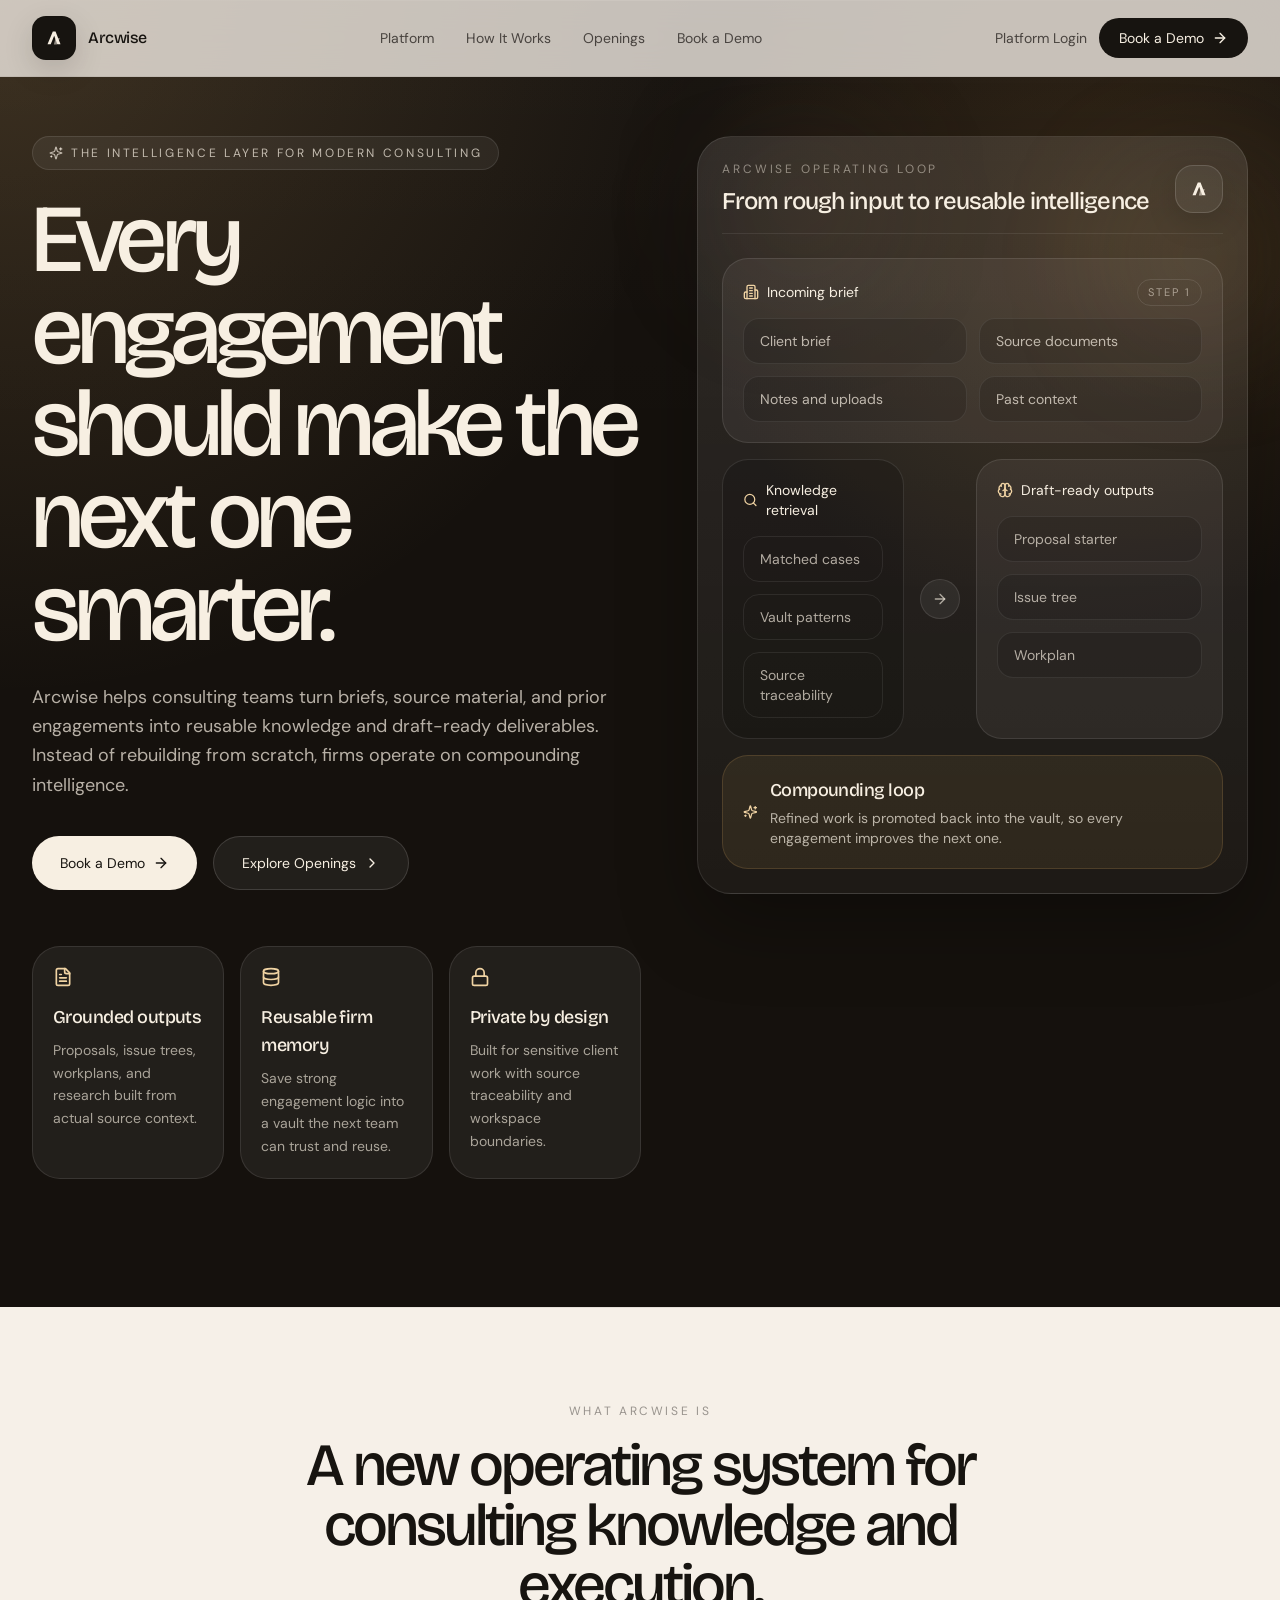
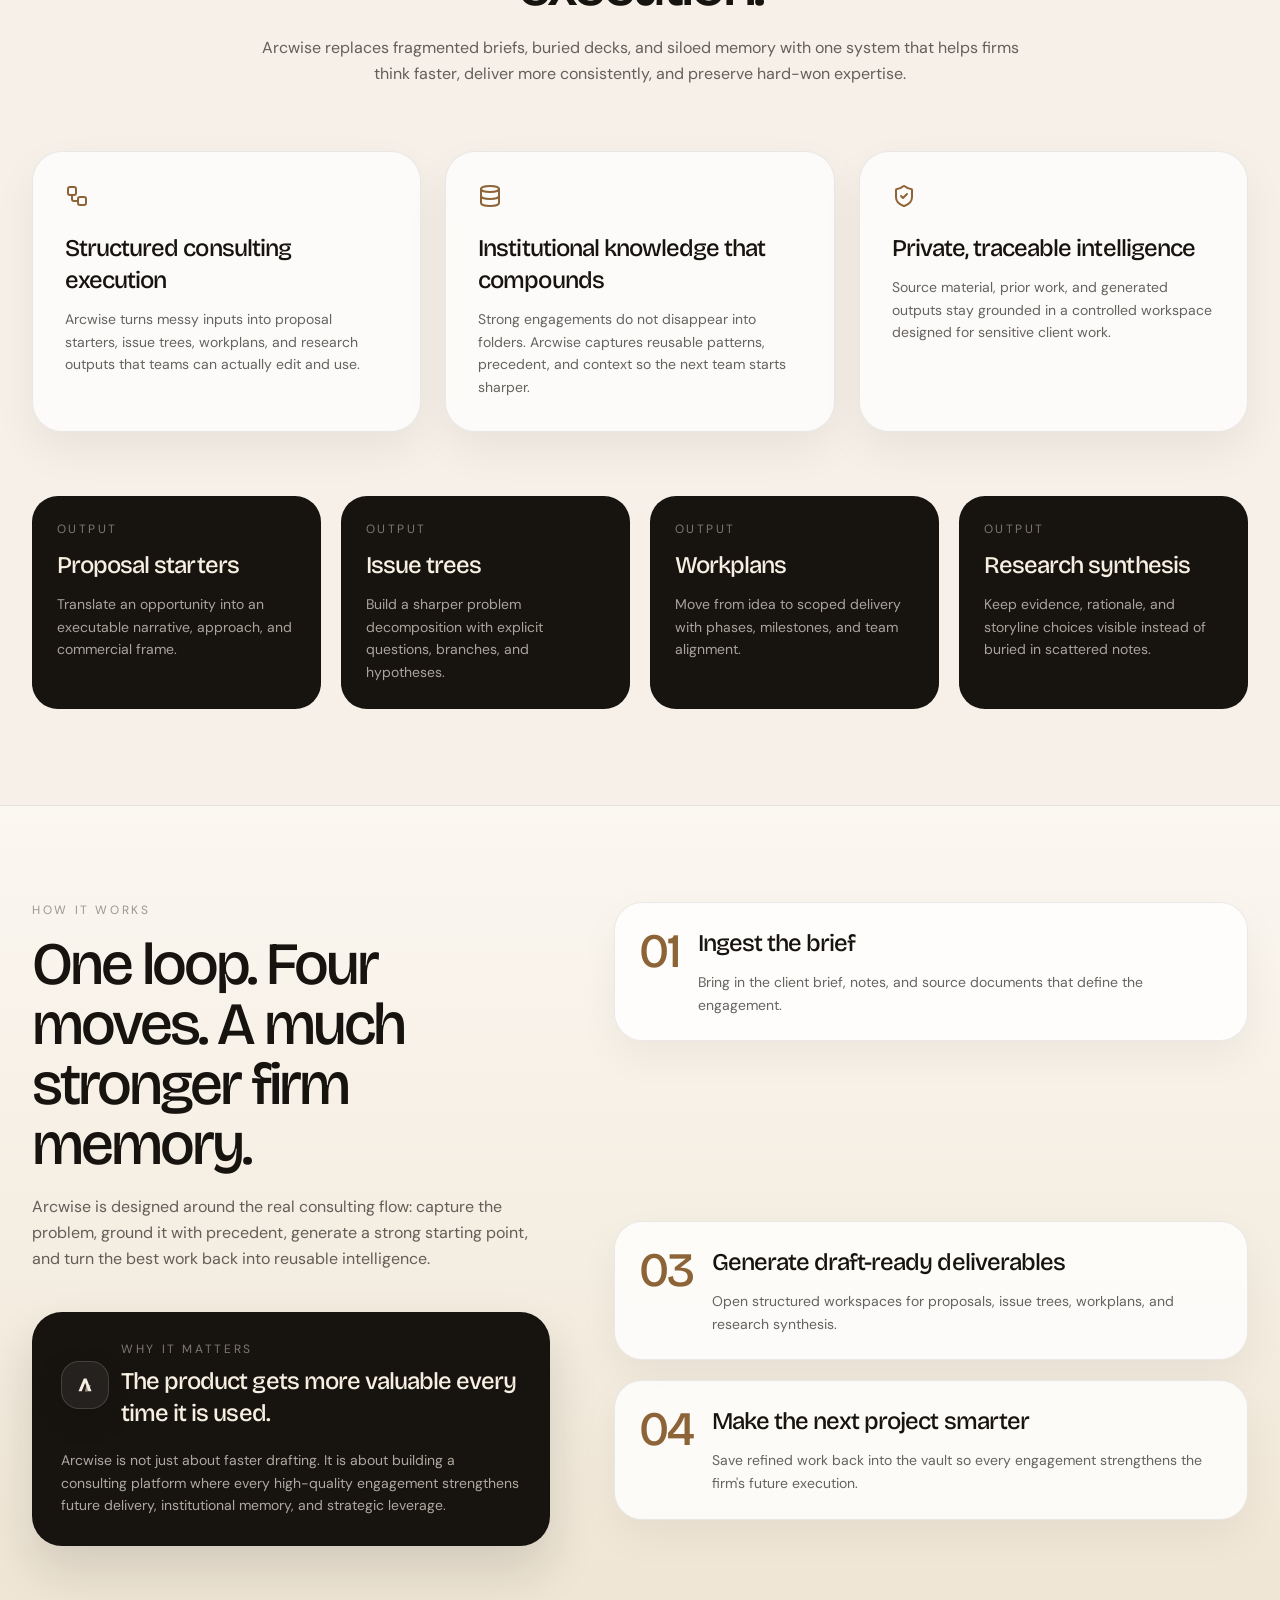
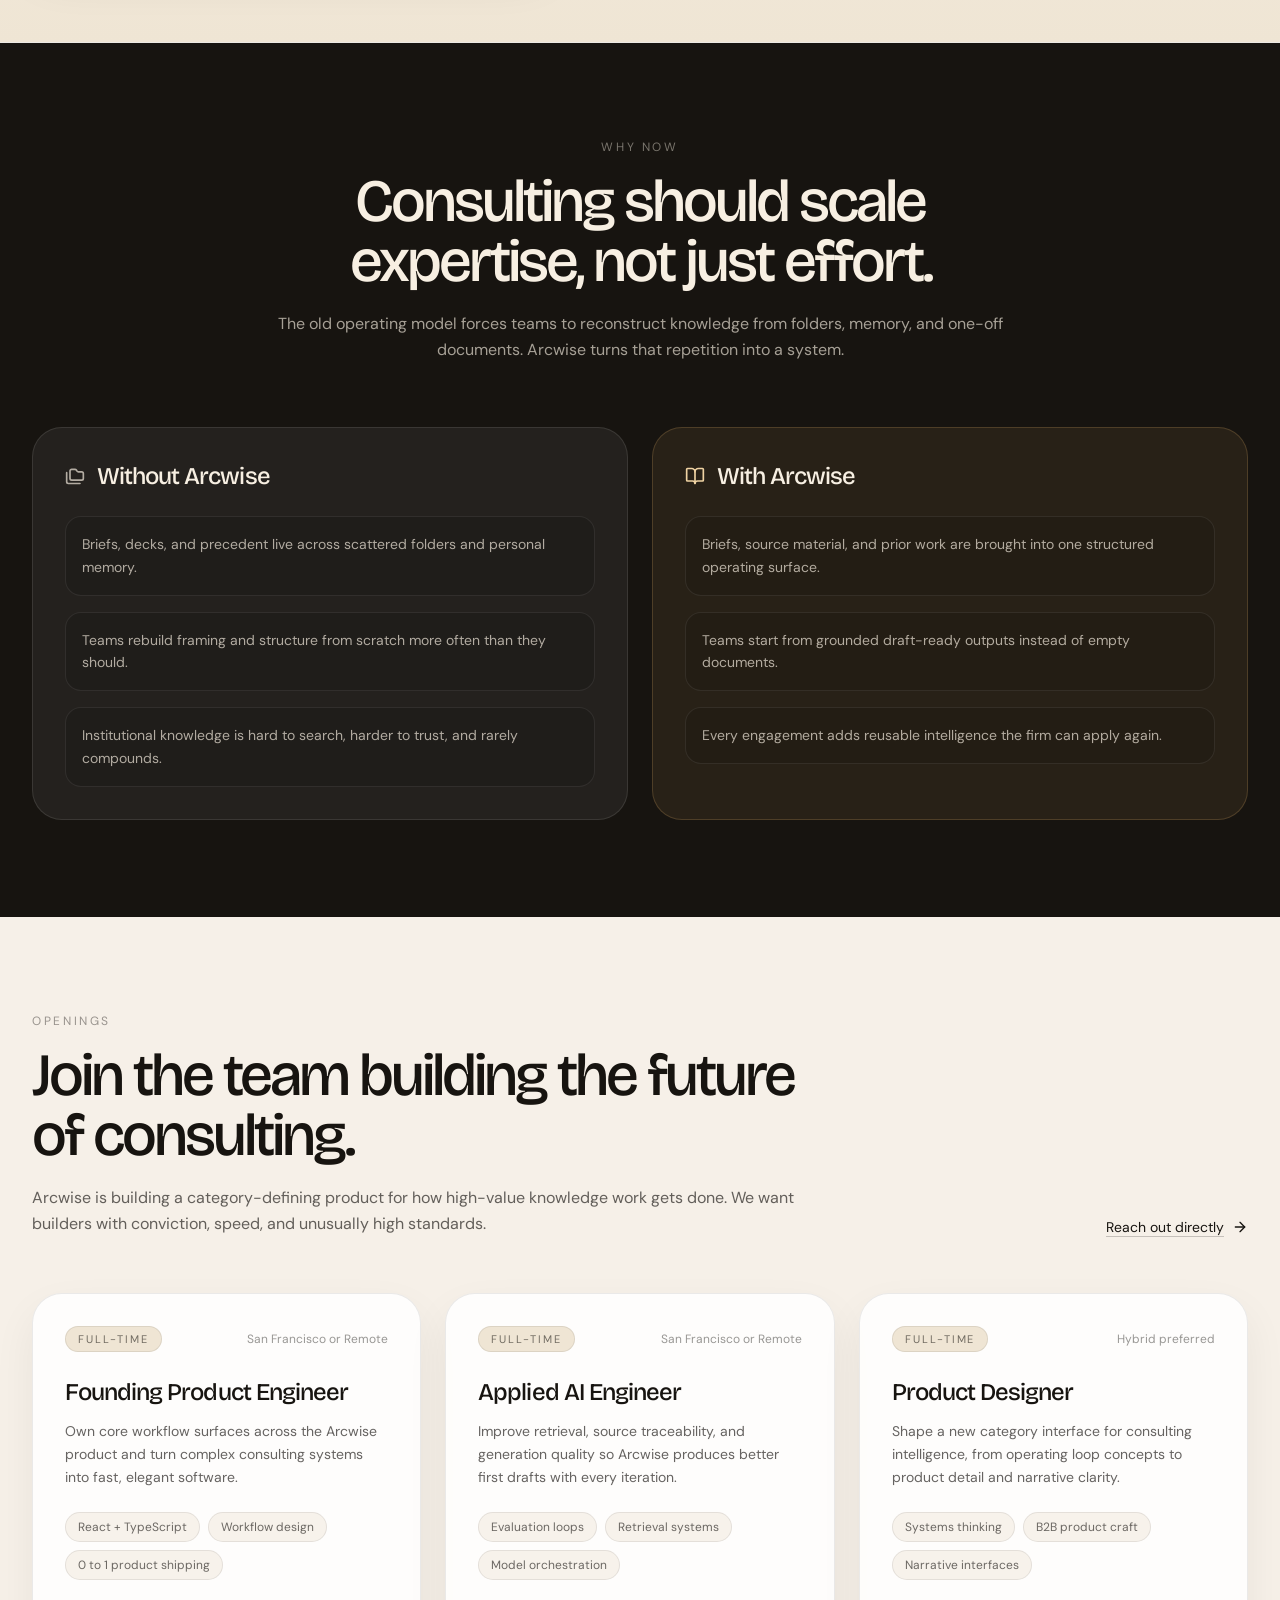
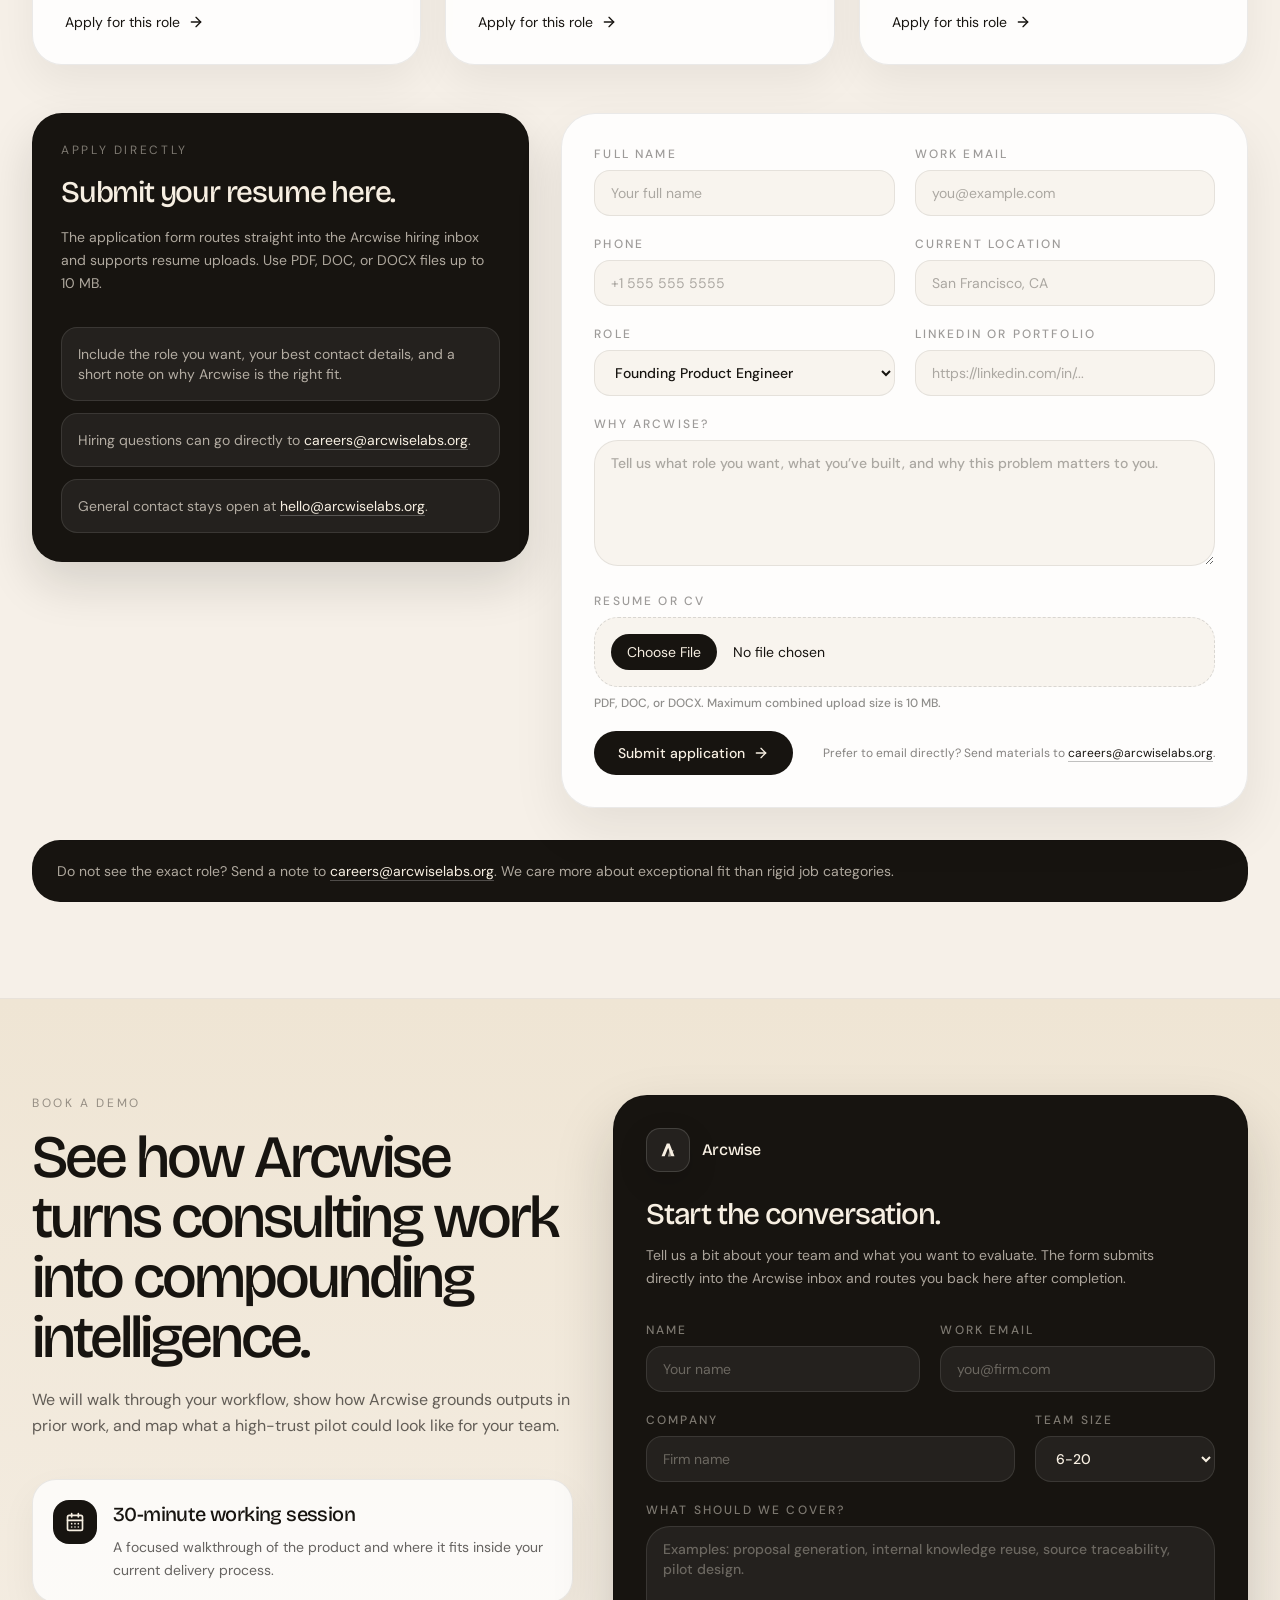
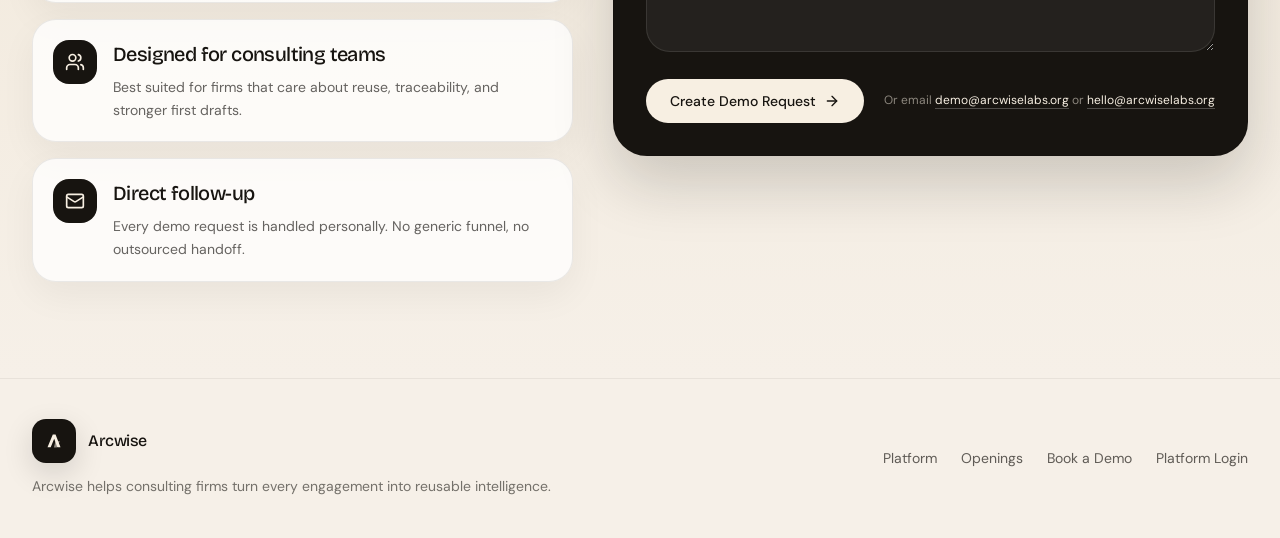
==== commit eb66af6b: "Update Arcwise forms and careers flow" ====
--- a/index.html
+++ b/index.html
@@ -9,10 +9,10 @@
         name="description"
         content="Arcwise is the intelligence layer for modern consulting, turning briefs, source material, and prior engagements into reusable knowledge and draft-ready deliverables."
       />
-      <link rel="icon" type="image/svg+xml" href="./arcwise-favicon.svg" />
+      <link rel="icon" type="image/svg+xml" href="/arcwise-favicon.svg" />
       <style>html, body { height: 100%; margin: 0; } #root { height: 100%; }</style>
-      <script type="module" crossorigin src="./assets/index-VOX61aup.js"></script>
-      <link rel="stylesheet" crossorigin href="./assets/index-9N--tfFq.css">
+      <script type="module" crossorigin src="/assets/index-CQoLITs8.js"></script>
+      <link rel="stylesheet" crossorigin href="/assets/index-CSdVUWbW.css">
     </head>
 
     <body>
--- a/assets/index-CSdVUWbW.css
+++ b/assets/index-CSdVUWbW.css
@@ -0,0 +1 @@
+@import"https://fonts.googleapis.com/css2?family=Bricolage+Grotesque:opsz,wght@12..96,300;12..96,400;12..96,500;12..96,600;12..96,700&family=DM+Sans:opsz,wght@9..40,300;9..40,400;9..40,500;9..40,600&display=swap";/*! tailwindcss v4.1.12 | MIT License | https://tailwindcss.com */@layer properties{@supports (((-webkit-hyphens:none)) and (not (margin-trim:inline))) or ((-moz-orient:inline) and (not (color:rgb(from red r g b)))){*,:before,:after,::backdrop{--tw-translate-x:0;--tw-translate-y:0;--tw-translate-z:0;--tw-rotate-x:initial;--tw-rotate-y:initial;--tw-rotate-z:initial;--tw-skew-x:initial;--tw-skew-y:initial;--tw-space-y-reverse:0;--tw-space-x-reverse:0;--tw-border-style:solid;--tw-gradient-position:initial;--tw-gradient-from:#0000;--tw-gradient-via:#0000;--tw-gradient-to:#0000;--tw-gradient-stops:initial;--tw-gradient-via-stops:initial;--tw-gradient-from-position:0%;--tw-gradient-via-position:50%;--tw-gradient-to-position:100%;--tw-leading:initial;--tw-font-weight:initial;--tw-tracking:initial;--tw-ordinal:initial;--tw-slashed-zero:initial;--tw-numeric-figure:initial;--tw-numeric-spacing:initial;--tw-numeric-fraction:initial;--tw-shadow:0 0 #0000;--tw-shadow-color:initial;--tw-shadow-alpha:100%;--tw-inset-shadow:0 0 #0000;--tw-inset-shadow-color:initial;--tw-inset-shadow-alpha:100%;--tw-ring-color:initial;--tw-ring-shadow:0 0 #0000;--tw-inset-ring-color:initial;--tw-inset-ring-shadow:0 0 #0000;--tw-ring-inset:initial;--tw-ring-offset-width:0px;--tw-ring-offset-color:#fff;--tw-ring-offset-shadow:0 0 #0000;--tw-outline-style:solid;--tw-blur:initial;--tw-brightness:initial;--tw-contrast:initial;--tw-grayscale:initial;--tw-hue-rotate:initial;--tw-invert:initial;--tw-opacity:initial;--tw-saturate:initial;--tw-sepia:initial;--tw-drop-shadow:initial;--tw-drop-shadow-color:initial;--tw-drop-shadow-alpha:100%;--tw-drop-shadow-size:initial;--tw-backdrop-blur:initial;--tw-backdrop-brightness:initial;--tw-backdrop-contrast:initial;--tw-backdrop-grayscale:initial;--tw-backdrop-hue-rotate:initial;--tw-backdrop-invert:initial;--tw-backdrop-opacity:initial;--tw-backdrop-saturate:initial;--tw-backdrop-sepia:initial;--tw-duration:initial;--tw-ease:initial;--tw-content:"";--tw-animation-delay:0s;--tw-animation-direction:normal;--tw-animation-duration:initial;--tw-animation-fill-mode:none;--tw-animation-iteration-count:1;--tw-enter-blur:0;--tw-enter-opacity:1;--tw-enter-rotate:0;--tw-enter-scale:1;--tw-enter-translate-x:0;--tw-enter-translate-y:0;--tw-exit-blur:0;--tw-exit-opacity:1;--tw-exit-rotate:0;--tw-exit-scale:1;--tw-exit-translate-x:0;--tw-exit-translate-y:0}}}@layer theme{:root,:host{--font-sans:ui-sans-serif,system-ui,sans-serif,"Apple Color Emoji","Segoe UI Emoji","Segoe UI Symbol","Noto Color Emoji";--font-mono:ui-monospace,SFMono-Regular,Menlo,Monaco,Consolas,"Liberation Mono","Courier New",monospace;--color-red-50:oklch(97.1% .013 17.38);--color-red-200:oklch(88.5% .062 18.334);--color-red-700:oklch(50.5% .213 27.518);--color-red-800:oklch(44.4% .177 26.899);--color-amber-50:oklch(98.7% .022 95.277);--color-amber-100:oklch(96.2% .059 95.617);--color-amber-600:oklch(66.6% .179 58.318);--color-amber-700:oklch(55.5% .163 48.998);--color-emerald-50:oklch(97.9% .021 166.113);--color-emerald-100:oklch(95% .052 163.051);--color-emerald-600:oklch(59.6% .145 163.225);--color-emerald-700:oklch(50.8% .118 165.612);--color-cyan-100:oklch(95.6% .045 203.388);--color-cyan-700:oklch(52% .105 223.128);--color-indigo-50:oklch(96.2% .018 272.314);--color-indigo-100:oklch(93% .034 272.788);--color-indigo-700:oklch(45.7% .24 277.023);--color-violet-100:oklch(94.3% .029 294.588);--color-violet-700:oklch(49.1% .27 292.581);--color-rose-50:oklch(96.9% .015 12.422);--color-rose-100:oklch(94.1% .03 12.58);--color-rose-200:oklch(89.2% .058 10.001);--color-rose-300:oklch(81% .117 11.638);--color-rose-600:oklch(58.6% .253 17.585);--color-rose-700:oklch(51.4% .222 16.935);--color-gray-50:oklch(98.5% .002 247.839);--color-gray-100:oklch(96.7% .003 264.542);--color-gray-200:oklch(92.8% .006 264.531);--color-gray-600:oklch(44.6% .03 256.802);--color-black:#000;--color-white:#fff;--spacing:.25rem;--container-sm:24rem;--container-md:28rem;--container-lg:32rem;--container-xl:36rem;--container-2xl:42rem;--container-3xl:48rem;--container-4xl:56rem;--container-5xl:64rem;--container-6xl:72rem;--container-7xl:80rem;--text-xs:.75rem;--text-xs--line-height:calc(1/.75);--text-sm:.875rem;--text-sm--line-height:calc(1.25/.875);--text-base:1rem;--text-base--line-height: 1.5 ;--text-lg:1.125rem;--text-lg--line-height:calc(1.75/1.125);--text-xl:1.25rem;--text-xl--line-height:calc(1.75/1.25);--text-2xl:1.5rem;--text-2xl--line-height:calc(2/1.5);--text-3xl:1.875rem;--text-3xl--line-height: 1.2 ;--text-4xl:2.25rem;--text-4xl--line-height:calc(2.5/2.25);--text-5xl:3rem;--text-5xl--line-height:1;--text-6xl:3.75rem;--text-6xl--line-height:1;--text-8xl:6rem;--text-8xl--line-height:1;--font-weight-normal:400;--font-weight-medium:500;--font-weight-semibold:600;--tracking-tight:-.025em;--tracking-wider:.05em;--tracking-widest:.1em;--leading-relaxed:1.625;--radius-xs:.125rem;--radius-2xl:1rem;--ease-in-out:cubic-bezier(.4,0,.2,1);--animate-spin:spin 1s linear infinite;--animate-pulse:pulse 2s cubic-bezier(.4,0,.6,1)infinite;--blur-sm:8px;--blur-xl:24px;--blur-3xl:64px;--aspect-video:16/9;--default-transition-duration:.15s;--default-transition-timing-function:cubic-bezier(.4,0,.2,1);--default-font-family:var(--font-sans);--default-mono-font-family:var(--font-mono);--color-border:var(--border)}}@layer base{*,:after,:before,::backdrop{box-sizing:border-box;border:0 solid;margin:0;padding:0}::file-selector-button{box-sizing:border-box;border:0 solid;margin:0;padding:0}html,:host{-webkit-text-size-adjust:100%;-moz-tab-size:4;tab-size:4;line-height:1.5;font-family:var(--default-font-family,ui-sans-serif,system-ui,sans-serif,"Apple Color Emoji","Segoe UI Emoji","Segoe UI Symbol","Noto Color Emoji");font-feature-settings:var(--default-font-feature-settings,normal);font-variation-settings:var(--default-font-variation-settings,normal);-webkit-tap-highlight-color:transparent}hr{height:0;color:inherit;border-top-width:1px}abbr:where([title]){-webkit-text-decoration:underline dotted;text-decoration:underline dotted}h1,h2,h3,h4,h5,h6{font-size:inherit;font-weight:inherit}a{color:inherit;-webkit-text-decoration:inherit;text-decoration:inherit}b,strong{font-weight:bolder}code,kbd,samp,pre{font-family:var(--default-mono-font-family,ui-monospace,SFMono-Regular,Menlo,Monaco,Consolas,"Liberation Mono","Courier New",monospace);font-feature-settings:var(--default-mono-font-feature-settings,normal);font-variation-settings:var(--default-mono-font-variation-settings,normal);font-size:1em}small{font-size:80%}sub,sup{vertical-align:baseline;font-size:75%;line-height:0;position:relative}sub{bottom:-.25em}sup{top:-.5em}table{text-indent:0;border-color:inherit;border-collapse:collapse}:-moz-focusring{outline:auto}progress{vertical-align:baseline}summary{display:list-item}ol,ul,menu{list-style:none}img,svg,video,canvas,audio,iframe,embed,object{vertical-align:middle;display:block}img,video{max-width:100%;height:auto}button,input,select,optgroup,textarea{font:inherit;font-feature-settings:inherit;font-variation-settings:inherit;letter-spacing:inherit;color:inherit;opacity:1;background-color:#0000;border-radius:0}::file-selector-button{font:inherit;font-feature-settings:inherit;font-variation-settings:inherit;letter-spacing:inherit;color:inherit;opacity:1;background-color:#0000;border-radius:0}:where(select:is([multiple],[size])) optgroup{font-weight:bolder}:where(select:is([multiple],[size])) optgroup option{padding-inline-start:20px}::file-selector-button{margin-inline-end:4px}::placeholder{opacity:1}@supports (not ((-webkit-appearance:-apple-pay-button))) or (contain-intrinsic-size:1px){::placeholder{color:currentColor}@supports (color:color-mix(in lab,red,red)){::placeholder{color:color-mix(in oklab,currentcolor 50%,transparent)}}}textarea{resize:vertical}::-webkit-search-decoration{-webkit-appearance:none}::-webkit-date-and-time-value{min-height:1lh;text-align:inherit}::-webkit-datetime-edit{display:inline-flex}::-webkit-datetime-edit-fields-wrapper{padding:0}::-webkit-datetime-edit{padding-block:0}::-webkit-datetime-edit-year-field{padding-block:0}::-webkit-datetime-edit-month-field{padding-block:0}::-webkit-datetime-edit-day-field{padding-block:0}::-webkit-datetime-edit-hour-field{padding-block:0}::-webkit-datetime-edit-minute-field{padding-block:0}::-webkit-datetime-edit-second-field{padding-block:0}::-webkit-datetime-edit-millisecond-field{padding-block:0}::-webkit-datetime-edit-meridiem-field{padding-block:0}::-webkit-calendar-picker-indicator{line-height:1}:-moz-ui-invalid{box-shadow:none}button,input:where([type=button],[type=reset],[type=submit]){-webkit-appearance:button;-moz-appearance:button;appearance:button}::file-selector-button{-webkit-appearance:button;-moz-appearance:button;appearance:button}::-webkit-inner-spin-button{height:auto}::-webkit-outer-spin-button{height:auto}[hidden]:where(:not([hidden=until-found])){display:none!important}*{border-color:var(--border);outline-color:var(--ring)}@supports (color:color-mix(in lab,red,red)){*{outline-color:color-mix(in oklab,var(--ring)50%,transparent)}}body{background-color:var(--background);color:var(--foreground);font-family:var(--font-body);-webkit-font-smoothing:antialiased;-moz-osx-font-smoothing:grayscale}html{font-size:var(--font-size);scroll-behavior:smooth}h1{font-size:var(--text-2xl);font-weight:var(--font-weight-medium);line-height:1.5}h2{font-size:var(--text-xl);font-weight:var(--font-weight-medium);line-height:1.5}h3{font-size:var(--text-lg);font-weight:var(--font-weight-medium);line-height:1.5}h4,label,button{font-size:var(--text-base);font-weight:var(--font-weight-medium);line-height:1.5}input{font-size:var(--text-base);font-weight:var(--font-weight-normal);line-height:1.5}}@layer components;@layer utilities{.\@container\/card-header{container:card-header/inline-size}.pointer-events-none{pointer-events:none}.invisible{visibility:hidden}.visible{visibility:visible}.sr-only{clip:rect(0,0,0,0);white-space:nowrap;border-width:0;width:1px;height:1px;margin:-1px;padding:0;position:absolute;overflow:hidden}.absolute{position:absolute}.fixed{position:fixed}.relative{position:relative}.sticky{position:sticky}.inset-0{inset:calc(var(--spacing)*0)}.inset-x-0{inset-inline:calc(var(--spacing)*0)}.inset-y-0{inset-block:calc(var(--spacing)*0)}.-top-12{top:calc(var(--spacing)*-12)}.top-0{top:calc(var(--spacing)*0)}.top-1\.5{top:calc(var(--spacing)*1.5)}.top-1\/2{top:50%}.top-3\.5{top:calc(var(--spacing)*3.5)}.top-4{top:calc(var(--spacing)*4)}.top-6{top:calc(var(--spacing)*6)}.top-8{top:calc(var(--spacing)*8)}.top-10{top:calc(var(--spacing)*10)}.top-14{top:calc(var(--spacing)*14)}.top-\[1px\]{top:1px}.top-\[50\%\]{top:50%}.top-\[60\%\]{top:60%}.top-full{top:100%}.-right-8{right:calc(var(--spacing)*-8)}.-right-12{right:calc(var(--spacing)*-12)}.right-0{right:calc(var(--spacing)*0)}.right-1{right:calc(var(--spacing)*1)}.right-2{right:calc(var(--spacing)*2)}.right-3{right:calc(var(--spacing)*3)}.right-4{right:calc(var(--spacing)*4)}.-bottom-12{bottom:calc(var(--spacing)*-12)}.bottom-0{bottom:calc(var(--spacing)*0)}.-left-12{left:calc(var(--spacing)*-12)}.left-0{left:calc(var(--spacing)*0)}.left-1{left:calc(var(--spacing)*1)}.left-1\/2{left:50%}.left-2{left:calc(var(--spacing)*2)}.left-3{left:calc(var(--spacing)*3)}.left-6{left:calc(var(--spacing)*6)}.left-8{left:calc(var(--spacing)*8)}.left-\[50\%\]{left:50%}.isolate{isolation:isolate}.z-10{z-index:10}.z-20{z-index:20}.z-50{z-index:50}.z-\[1\]{z-index:1}.col-span-1{grid-column:span 1/span 1}.col-span-2{grid-column:span 2/span 2}.col-span-3{grid-column:span 3/span 3}.col-span-4{grid-column:span 4/span 4}.col-start-2{grid-column-start:2}.row-span-2{grid-row:span 2/span 2}.row-start-1{grid-row-start:1}.-mx-1{margin-inline:calc(var(--spacing)*-1)}.mx-2{margin-inline:calc(var(--spacing)*2)}.mx-3\.5{margin-inline:calc(var(--spacing)*3.5)}.mx-auto{margin-inline:auto}.my-0\.5{margin-block:calc(var(--spacing)*.5)}.my-1{margin-block:calc(var(--spacing)*1)}.-mt-4{margin-top:calc(var(--spacing)*-4)}.mt-0\.5{margin-top:calc(var(--spacing)*.5)}.mt-1{margin-top:calc(var(--spacing)*1)}.mt-1\.5{margin-top:calc(var(--spacing)*1.5)}.mt-2{margin-top:calc(var(--spacing)*2)}.mt-3{margin-top:calc(var(--spacing)*3)}.mt-4{margin-top:calc(var(--spacing)*4)}.mt-5{margin-top:calc(var(--spacing)*5)}.mt-6{margin-top:calc(var(--spacing)*6)}.mt-7{margin-top:calc(var(--spacing)*7)}.mt-8{margin-top:calc(var(--spacing)*8)}.mt-9{margin-top:calc(var(--spacing)*9)}.mt-10{margin-top:calc(var(--spacing)*10)}.mt-12{margin-top:calc(var(--spacing)*12)}.mt-14{margin-top:calc(var(--spacing)*14)}.mt-16{margin-top:calc(var(--spacing)*16)}.mt-auto{margin-top:auto}.mr-1{margin-right:calc(var(--spacing)*1)}.mr-3{margin-right:calc(var(--spacing)*3)}.mb-1{margin-bottom:calc(var(--spacing)*1)}.mb-1\.5{margin-bottom:calc(var(--spacing)*1.5)}.mb-2{margin-bottom:calc(var(--spacing)*2)}.mb-3{margin-bottom:calc(var(--spacing)*3)}.mb-4{margin-bottom:calc(var(--spacing)*4)}.mb-5{margin-bottom:calc(var(--spacing)*5)}.mb-6{margin-bottom:calc(var(--spacing)*6)}.mb-8{margin-bottom:calc(var(--spacing)*8)}.mb-12{margin-bottom:calc(var(--spacing)*12)}.-ml-4{margin-left:calc(var(--spacing)*-4)}.ml-1{margin-left:calc(var(--spacing)*1)}.ml-auto{margin-left:auto}.line-clamp-1{-webkit-line-clamp:1;-webkit-box-orient:vertical;display:-webkit-box;overflow:hidden}.block{display:block}.contents{display:contents}.flex{display:flex}.grid{display:grid}.hidden{display:none}.inline-block{display:inline-block}.inline-flex{display:inline-flex}.table{display:table}.table-caption{display:table-caption}.table-cell{display:table-cell}.table-row{display:table-row}.field-sizing-content{field-sizing:content}.aspect-\[16\/9\]{aspect-ratio:16/9}.aspect-square{aspect-ratio:1}.aspect-video{aspect-ratio:var(--aspect-video)}.size-2{width:calc(var(--spacing)*2);height:calc(var(--spacing)*2)}.size-2\.5{width:calc(var(--spacing)*2.5);height:calc(var(--spacing)*2.5)}.size-3{width:calc(var(--spacing)*3);height:calc(var(--spacing)*3)}.size-3\.5{width:calc(var(--spacing)*3.5);height:calc(var(--spacing)*3.5)}.size-4{width:calc(var(--spacing)*4);height:calc(var(--spacing)*4)}.size-7{width:calc(var(--spacing)*7);height:calc(var(--spacing)*7)}.size-8{width:calc(var(--spacing)*8);height:calc(var(--spacing)*8)}.size-9{width:calc(var(--spacing)*9);height:calc(var(--spacing)*9)}.size-10{width:calc(var(--spacing)*10);height:calc(var(--spacing)*10)}.size-full{width:100%;height:100%}.h-1{height:calc(var(--spacing)*1)}.h-1\.5{height:calc(var(--spacing)*1.5)}.h-2{height:calc(var(--spacing)*2)}.h-2\.5{height:calc(var(--spacing)*2.5)}.h-3{height:calc(var(--spacing)*3)}.h-3\.5{height:calc(var(--spacing)*3.5)}.h-4{height:calc(var(--spacing)*4)}.h-5{height:calc(var(--spacing)*5)}.h-6{height:calc(var(--spacing)*6)}.h-7{height:calc(var(--spacing)*7)}.h-8{height:calc(var(--spacing)*8)}.h-9{height:calc(var(--spacing)*9)}.h-10{height:calc(var(--spacing)*10)}.h-11{height:calc(var(--spacing)*11)}.h-12{height:calc(var(--spacing)*12)}.h-16{height:calc(var(--spacing)*16)}.h-24{height:calc(var(--spacing)*24)}.h-36{height:calc(var(--spacing)*36)}.h-40{height:calc(var(--spacing)*40)}.h-\[1\.15rem\]{height:1.15rem}.h-\[260px\]{height:260px}.h-\[340px\]{height:340px}.h-\[360px\]{height:360px}.h-\[calc\(100\%-1px\)\]{height:calc(100% - 1px)}.h-\[var\(--radix-navigation-menu-viewport-height\)\]{height:var(--radix-navigation-menu-viewport-height)}.h-\[var\(--radix-select-trigger-height\)\]{height:var(--radix-select-trigger-height)}.h-auto{height:auto}.h-full{height:100%}.h-px{height:1px}.h-screen{height:100vh}.h-svh{height:100svh}.max-h-\(--radix-context-menu-content-available-height\){max-height:var(--radix-context-menu-content-available-height)}.max-h-\(--radix-dropdown-menu-content-available-height\){max-height:var(--radix-dropdown-menu-content-available-height)}.max-h-\(--radix-select-content-available-height\){max-height:var(--radix-select-content-available-height)}.max-h-\[85vh\]{max-height:85vh}.max-h-\[260px\]{max-height:260px}.max-h-\[300px\]{max-height:300px}.min-h-0{min-height:calc(var(--spacing)*0)}.min-h-4{min-height:calc(var(--spacing)*4)}.min-h-16{min-height:calc(var(--spacing)*16)}.min-h-\[240px\]{min-height:240px}.min-h-\[400px\]{min-height:400px}.min-h-\[500px\]{min-height:500px}.min-h-\[calc\(100vh-220px\)\]{min-height:calc(100vh - 220px)}.min-h-screen{min-height:100vh}.min-h-svh{min-height:100svh}.w-\(--sidebar-width\){width:var(--sidebar-width)}.w-0{width:calc(var(--spacing)*0)}.w-1{width:calc(var(--spacing)*1)}.w-1\.5{width:calc(var(--spacing)*1.5)}.w-1\/2{width:50%}.w-1\/3{width:33.3333%}.w-2{width:calc(var(--spacing)*2)}.w-2\.5{width:calc(var(--spacing)*2.5)}.w-3{width:calc(var(--spacing)*3)}.w-3\.5{width:calc(var(--spacing)*3.5)}.w-3\/4{width:75%}.w-4{width:calc(var(--spacing)*4)}.w-5{width:calc(var(--spacing)*5)}.w-5\/6{width:83.3333%}.w-6{width:calc(var(--spacing)*6)}.w-7{width:calc(var(--spacing)*7)}.w-8{width:calc(var(--spacing)*8)}.w-9{width:calc(var(--spacing)*9)}.w-10{width:calc(var(--spacing)*10)}.w-11{width:calc(var(--spacing)*11)}.w-12{width:calc(var(--spacing)*12)}.w-16{width:calc(var(--spacing)*16)}.w-32{width:calc(var(--spacing)*32)}.w-36{width:calc(var(--spacing)*36)}.w-40{width:calc(var(--spacing)*40)}.w-64{width:calc(var(--spacing)*64)}.w-72{width:calc(var(--spacing)*72)}.w-\[100px\]{width:100px}.w-\[250px\]{width:250px}.w-\[280px\]{width:280px}.w-auto{width:auto}.w-fit{width:fit-content}.w-full{width:100%}.w-max{width:max-content}.w-px{width:1px}.max-w-\(--skeleton-width\){max-width:var(--skeleton-width)}.max-w-2xl{max-width:var(--container-2xl)}.max-w-3xl{max-width:var(--container-3xl)}.max-w-4xl{max-width:var(--container-4xl)}.max-w-5xl{max-width:var(--container-5xl)}.max-w-6xl{max-width:var(--container-6xl)}.max-w-7xl{max-width:var(--container-7xl)}.max-w-\[400px\]{max-width:400px}.max-w-\[1600px\]{max-width:1600px}.max-w-\[calc\(100\%-2rem\)\]{max-width:calc(100% - 2rem)}.max-w-lg{max-width:var(--container-lg)}.max-w-max{max-width:max-content}.max-w-md{max-width:var(--container-md)}.max-w-xl{max-width:var(--container-xl)}.min-w-0{min-width:calc(var(--spacing)*0)}.min-w-5{min-width:calc(var(--spacing)*5)}.min-w-8{min-width:calc(var(--spacing)*8)}.min-w-9{min-width:calc(var(--spacing)*9)}.min-w-10{min-width:calc(var(--spacing)*10)}.min-w-52{min-width:calc(var(--spacing)*52)}.min-w-\[8rem\]{min-width:8rem}.min-w-\[12rem\]{min-width:12rem}.min-w-\[340px\]{min-width:340px}.min-w-\[720px\]{min-width:720px}.min-w-\[var\(--radix-select-trigger-width\)\]{min-width:var(--radix-select-trigger-width)}.flex-1{flex:1}.flex-shrink-0,.shrink-0{flex-shrink:0}.grow{flex-grow:1}.grow-0{flex-grow:0}.basis-full{flex-basis:100%}.caption-bottom{caption-side:bottom}.border-collapse{border-collapse:collapse}.origin-\(--radix-context-menu-content-transform-origin\){transform-origin:var(--radix-context-menu-content-transform-origin)}.origin-\(--radix-dropdown-menu-content-transform-origin\){transform-origin:var(--radix-dropdown-menu-content-transform-origin)}.origin-\(--radix-hover-card-content-transform-origin\){transform-origin:var(--radix-hover-card-content-transform-origin)}.origin-\(--radix-menubar-content-transform-origin\){transform-origin:var(--radix-menubar-content-transform-origin)}.origin-\(--radix-popover-content-transform-origin\){transform-origin:var(--radix-popover-content-transform-origin)}.origin-\(--radix-select-content-transform-origin\){transform-origin:var(--radix-select-content-transform-origin)}.origin-\(--radix-tooltip-content-transform-origin\){transform-origin:var(--radix-tooltip-content-transform-origin)}.-translate-x-1\/2{--tw-translate-x: -50% ;translate:var(--tw-translate-x)var(--tw-translate-y)}.-translate-x-px{--tw-translate-x:-1px;translate:var(--tw-translate-x)var(--tw-translate-y)}.translate-x-\[-50\%\]{--tw-translate-x:-50%;translate:var(--tw-translate-x)var(--tw-translate-y)}.translate-x-px{--tw-translate-x:1px;translate:var(--tw-translate-x)var(--tw-translate-y)}.-translate-y-1\/2{--tw-translate-y: -50% ;translate:var(--tw-translate-x)var(--tw-translate-y)}.translate-y-0\.5{--tw-translate-y:calc(var(--spacing)*.5);translate:var(--tw-translate-x)var(--tw-translate-y)}.translate-y-\[-50\%\]{--tw-translate-y:-50%;translate:var(--tw-translate-x)var(--tw-translate-y)}.translate-y-\[calc\(-50\%_-_2px\)\]{--tw-translate-y: calc(-50% - 2px) ;translate:var(--tw-translate-x)var(--tw-translate-y)}.rotate-45{rotate:45deg}.rotate-90{rotate:90deg}.transform{transform:var(--tw-rotate-x,)var(--tw-rotate-y,)var(--tw-rotate-z,)var(--tw-skew-x,)var(--tw-skew-y,)}.animate-caret-blink{animation:1.25s ease-out infinite caret-blink}.animate-in{animation:enter var(--tw-animation-duration,var(--tw-duration,.15s))var(--tw-ease,ease)var(--tw-animation-delay,0s)var(--tw-animation-iteration-count,1)var(--tw-animation-direction,normal)var(--tw-animation-fill-mode,none)}.animate-pulse{animation:var(--animate-pulse)}.animate-spin{animation:var(--animate-spin)}.cursor-default{cursor:default}.cursor-not-allowed{cursor:not-allowed}.cursor-pointer{cursor:pointer}.touch-none{touch-action:none}.resize-none{resize:none}.scroll-my-1{scroll-margin-block:calc(var(--spacing)*1)}.scroll-py-1{scroll-padding-block:calc(var(--spacing)*1)}.list-none{list-style-type:none}.appearance-none{-webkit-appearance:none;-moz-appearance:none;appearance:none}.auto-rows-min{grid-auto-rows:min-content}.grid-cols-2{grid-template-columns:repeat(2,minmax(0,1fr))}.grid-cols-3{grid-template-columns:repeat(3,minmax(0,1fr))}.grid-cols-4{grid-template-columns:repeat(4,minmax(0,1fr))}.grid-cols-12{grid-template-columns:repeat(12,minmax(0,1fr))}.grid-cols-\[0_1fr\]{grid-template-columns:0 1fr}.grid-rows-\[auto_auto\]{grid-template-rows:auto auto}.flex-col{flex-direction:column}.flex-col-reverse{flex-direction:column-reverse}.flex-row{flex-direction:row}.flex-wrap{flex-wrap:wrap}.items-baseline{align-items:baseline}.items-center{align-items:center}.items-end{align-items:flex-end}.items-start{align-items:flex-start}.items-stretch{align-items:stretch}.justify-between{justify-content:space-between}.justify-center{justify-content:center}.justify-end{justify-content:flex-end}.justify-items-start{justify-items:start}.gap-0{gap:calc(var(--spacing)*0)}.gap-1{gap:calc(var(--spacing)*1)}.gap-1\.5{gap:calc(var(--spacing)*1.5)}.gap-2{gap:calc(var(--spacing)*2)}.gap-3{gap:calc(var(--spacing)*3)}.gap-4{gap:calc(var(--spacing)*4)}.gap-5{gap:calc(var(--spacing)*5)}.gap-6{gap:calc(var(--spacing)*6)}.gap-8{gap:calc(var(--spacing)*8)}.gap-10{gap:calc(var(--spacing)*10)}.gap-12{gap:calc(var(--spacing)*12)}.gap-14{gap:calc(var(--spacing)*14)}.gap-16{gap:calc(var(--spacing)*16)}:where(.space-y-1>:not(:last-child)){--tw-space-y-reverse:0;margin-block-start:calc(calc(var(--spacing)*1)*var(--tw-space-y-reverse));margin-block-end:calc(calc(var(--spacing)*1)*calc(1 - var(--tw-space-y-reverse)))}:where(.space-y-1\.5>:not(:last-child)){--tw-space-y-reverse:0;margin-block-start:calc(calc(var(--spacing)*1.5)*var(--tw-space-y-reverse));margin-block-end:calc(calc(var(--spacing)*1.5)*calc(1 - var(--tw-space-y-reverse)))}:where(.space-y-2>:not(:last-child)){--tw-space-y-reverse:0;margin-block-start:calc(calc(var(--spacing)*2)*var(--tw-space-y-reverse));margin-block-end:calc(calc(var(--spacing)*2)*calc(1 - var(--tw-space-y-reverse)))}:where(.space-y-2\.5>:not(:last-child)){--tw-space-y-reverse:0;margin-block-start:calc(calc(var(--spacing)*2.5)*var(--tw-space-y-reverse));margin-block-end:calc(calc(var(--spacing)*2.5)*calc(1 - var(--tw-space-y-reverse)))}:where(.space-y-3>:not(:last-child)){--tw-space-y-reverse:0;margin-block-start:calc(calc(var(--spacing)*3)*var(--tw-space-y-reverse));margin-block-end:calc(calc(var(--spacing)*3)*calc(1 - var(--tw-space-y-reverse)))}:where(.space-y-4>:not(:last-child)){--tw-space-y-reverse:0;margin-block-start:calc(calc(var(--spacing)*4)*var(--tw-space-y-reverse));margin-block-end:calc(calc(var(--spacing)*4)*calc(1 - var(--tw-space-y-reverse)))}:where(.space-y-5>:not(:last-child)){--tw-space-y-reverse:0;margin-block-start:calc(calc(var(--spacing)*5)*var(--tw-space-y-reverse));margin-block-end:calc(calc(var(--spacing)*5)*calc(1 - var(--tw-space-y-reverse)))}:where(.space-y-6>:not(:last-child)){--tw-space-y-reverse:0;margin-block-start:calc(calc(var(--spacing)*6)*var(--tw-space-y-reverse));margin-block-end:calc(calc(var(--spacing)*6)*calc(1 - var(--tw-space-y-reverse)))}:where(.space-y-8>:not(:last-child)){--tw-space-y-reverse:0;margin-block-start:calc(calc(var(--spacing)*8)*var(--tw-space-y-reverse));margin-block-end:calc(calc(var(--spacing)*8)*calc(1 - var(--tw-space-y-reverse)))}:where(.space-y-10>:not(:last-child)){--tw-space-y-reverse:0;margin-block-start:calc(calc(var(--spacing)*10)*var(--tw-space-y-reverse));margin-block-end:calc(calc(var(--spacing)*10)*calc(1 - var(--tw-space-y-reverse)))}:where(.space-y-12>:not(:last-child)){--tw-space-y-reverse:0;margin-block-start:calc(calc(var(--spacing)*12)*var(--tw-space-y-reverse));margin-block-end:calc(calc(var(--spacing)*12)*calc(1 - var(--tw-space-y-reverse)))}:where(.space-y-16>:not(:last-child)){--tw-space-y-reverse:0;margin-block-start:calc(calc(var(--spacing)*16)*var(--tw-space-y-reverse));margin-block-end:calc(calc(var(--spacing)*16)*calc(1 - var(--tw-space-y-reverse)))}:where(.space-x-1>:not(:last-child)){--tw-space-x-reverse:0;margin-inline-start:calc(calc(var(--spacing)*1)*var(--tw-space-x-reverse));margin-inline-end:calc(calc(var(--spacing)*1)*calc(1 - var(--tw-space-x-reverse)))}.gap-y-0\.5{row-gap:calc(var(--spacing)*.5)}.self-start{align-self:flex-start}.justify-self-end{justify-self:flex-end}.truncate{text-overflow:ellipsis;white-space:nowrap;overflow:hidden}.overflow-auto{overflow:auto}.overflow-hidden{overflow:hidden}.overflow-x-auto{overflow-x:auto}.overflow-x-hidden{overflow-x:hidden}.overflow-y-auto{overflow-y:auto}.rounded{border-radius:.25rem}.rounded-2xl{border-radius:var(--radius-2xl)}.rounded-\[2px\]{border-radius:2px}.rounded-\[4px\]{border-radius:4px}.rounded-\[12px\]{border-radius:12px}.rounded-\[14px\]{border-radius:14px}.rounded-\[18px\]{border-radius:18px}.rounded-\[24px\]{border-radius:24px}.rounded-\[26px\]{border-radius:26px}.rounded-\[28px\]{border-radius:28px}.rounded-\[30px\]{border-radius:30px}.rounded-\[34px\]{border-radius:34px}.rounded-\[inherit\]{border-radius:inherit}.rounded-full{border-radius:3.40282e38px}.rounded-lg{border-radius:var(--radius)}.rounded-md{border-radius:calc(var(--radius) - 2px)}.rounded-none{border-radius:0}.rounded-sm{border-radius:calc(var(--radius) - 4px)}.rounded-xl{border-radius:calc(var(--radius) + 4px)}.rounded-xs{border-radius:var(--radius-xs)}.rounded-tl-sm{border-top-left-radius:calc(var(--radius) - 4px)}.border{border-style:var(--tw-border-style);border-width:1px}.border-2{border-style:var(--tw-border-style);border-width:2px}.border-\[1\.5px\]{border-style:var(--tw-border-style);border-width:1.5px}.border-y{border-block-style:var(--tw-border-style);border-block-width:1px}.border-t{border-top-style:var(--tw-border-style);border-top-width:1px}.border-r{border-right-style:var(--tw-border-style);border-right-width:1px}.border-b{border-bottom-style:var(--tw-border-style);border-bottom-width:1px}.border-l{border-left-style:var(--tw-border-style);border-left-width:1px}.border-l-2{border-left-style:var(--tw-border-style);border-left-width:2px}.border-dashed{--tw-border-style:dashed;border-style:dashed}.border-none{--tw-border-style:none;border-style:none}.border-\(--color-border\){border-color:var(--color-border)}.border-\[\#c79b5c\]\/20{border-color:#c79b5c33}.border-\[\#c79b5c\]\/24{border-color:#c79b5c3d}.border-amber-100{border-color:var(--color-amber-100)}.border-black{border-color:var(--color-black)}.border-black\/5{border-color:#0000000d}@supports (color:color-mix(in lab,red,red)){.border-black\/5{border-color:color-mix(in oklab,var(--color-black)5%,transparent)}}.border-black\/6{border-color:#0000000f}@supports (color:color-mix(in lab,red,red)){.border-black\/6{border-color:color-mix(in oklab,var(--color-black)6%,transparent)}}.border-black\/8{border-color:#00000014}@supports (color:color-mix(in lab,red,red)){.border-black\/8{border-color:color-mix(in oklab,var(--color-black)8%,transparent)}}.border-black\/10{border-color:#0000001a}@supports (color:color-mix(in lab,red,red)){.border-black\/10{border-color:color-mix(in oklab,var(--color-black)10%,transparent)}}.border-black\/12{border-color:#0000001f}@supports (color:color-mix(in lab,red,red)){.border-black\/12{border-color:color-mix(in oklab,var(--color-black)12%,transparent)}}.border-black\/15{border-color:#00000026}@supports (color:color-mix(in lab,red,red)){.border-black\/15{border-color:color-mix(in oklab,var(--color-black)15%,transparent)}}.border-black\/20{border-color:#0003}@supports (color:color-mix(in lab,red,red)){.border-black\/20{border-color:color-mix(in oklab,var(--color-black)20%,transparent)}}.border-black\/30{border-color:#0000004d}@supports (color:color-mix(in lab,red,red)){.border-black\/30{border-color:color-mix(in oklab,var(--color-black)30%,transparent)}}.border-border\/50{border-color:var(--border)}@supports (color:color-mix(in lab,red,red)){.border-border\/50{border-color:color-mix(in oklab,var(--border)50%,transparent)}}.border-emerald-100{border-color:var(--color-emerald-100)}.border-gray-200{border-color:var(--color-gray-200)}.border-indigo-100{border-color:var(--color-indigo-100)}.border-input{border-color:var(--input)}.border-primary{border-color:var(--primary)}.border-red-200{border-color:var(--color-red-200)}.border-red-700{border-color:var(--color-red-700)}.border-red-700\/70{border-color:#bf000fb3}@supports (color:color-mix(in lab,red,red)){.border-red-700\/70{border-color:color-mix(in oklab,var(--color-red-700)70%,transparent)}}.border-rose-300{border-color:var(--color-rose-300)}.border-sidebar-border{border-color:var(--sidebar-border)}.border-transparent{border-color:#0000}.border-white{border-color:var(--color-white)}.border-white\/8{border-color:#ffffff14}@supports (color:color-mix(in lab,red,red)){.border-white\/8{border-color:color-mix(in oklab,var(--color-white)8%,transparent)}}.border-white\/10{border-color:#ffffff1a}@supports (color:color-mix(in lab,red,red)){.border-white\/10{border-color:color-mix(in oklab,var(--color-white)10%,transparent)}}.border-white\/12{border-color:#ffffff1f}@supports (color:color-mix(in lab,red,red)){.border-white\/12{border-color:color-mix(in oklab,var(--color-white)12%,transparent)}}.border-white\/14{border-color:#ffffff24}@supports (color:color-mix(in lab,red,red)){.border-white\/14{border-color:color-mix(in oklab,var(--color-white)14%,transparent)}}.border-white\/15{border-color:#ffffff26}@supports (color:color-mix(in lab,red,red)){.border-white\/15{border-color:color-mix(in oklab,var(--color-white)15%,transparent)}}.border-white\/20{border-color:#fff3}@supports (color:color-mix(in lab,red,red)){.border-white\/20{border-color:color-mix(in oklab,var(--color-white)20%,transparent)}}.border-t-black{border-top-color:var(--color-black)}.border-t-transparent{border-top-color:#0000}.border-t-white{border-top-color:var(--color-white)}.border-l-transparent{border-left-color:#0000}.bg-\(--color-bg\){background-color:var(--color-bg)}.bg-\[\#0a0a0a\]{background-color:#0a0a0a}.bg-\[\#1a1a1a\]{background-color:#1a1a1a}.bg-\[\#1a1713\]{background-color:#1a1713}.bg-\[\#6b6b6b\]{background-color:#6b6b6b}.bg-\[\#15110d\]{background-color:#15110d}.bg-\[\#75512d\]\/18{background-color:#75512d2e}.bg-\[\#171410\]{background-color:#171410}.bg-\[\#bf8f4d\]\/16{background-color:#bf8f4d29}.bg-\[\#c79b5c\]\/10{background-color:#c79b5c1a}.bg-\[\#efe5d4\]{background-color:#efe5d4}.bg-\[\#efe6d9\]{background-color:#efe6d9}.bg-\[\#f2e7d8\]{background-color:#f2e7d8}.bg-\[\#f3eee4\]{background-color:#f3eee4}.bg-\[\#f6efe6\]{background-color:#f6efe6}.bg-\[\#f6f0e8\]{background-color:#f6f0e8}.bg-\[\#f6f0e8\]\/78{background-color:#f6f0e8c7}.bg-\[\#f7efe2\]{background-color:#f7efe2}.bg-\[\#f7efe2\]\/\[0\.06\]{background-color:#f7efe20f}.bg-\[\#f7f1e8\]{background-color:#f7f1e8}.bg-\[\#f7f2eb\]{background-color:#f7f2eb}.bg-\[\#f8f3eb\]{background-color:#f8f3eb}.bg-\[\#f8f4ee\]{background-color:#f8f4ee}.bg-\[\#fafafa\]{background-color:#fafafa}.bg-\[\#fbf7f1\]{background-color:#fbf7f1}.bg-\[\#ffffff\]{background-color:#fff}.bg-accent{background-color:var(--accent)}.bg-amber-50{background-color:var(--color-amber-50)}.bg-amber-100{background-color:var(--color-amber-100)}.bg-background{background-color:var(--background)}.bg-black{background-color:var(--color-black)}.bg-black\/5{background-color:#0000000d}@supports (color:color-mix(in lab,red,red)){.bg-black\/5{background-color:color-mix(in oklab,var(--color-black)5%,transparent)}}.bg-black\/8{background-color:#00000014}@supports (color:color-mix(in lab,red,red)){.bg-black\/8{background-color:color-mix(in oklab,var(--color-black)8%,transparent)}}.bg-black\/12{background-color:#0000001f}@supports (color:color-mix(in lab,red,red)){.bg-black\/12{background-color:color-mix(in oklab,var(--color-black)12%,transparent)}}.bg-black\/14{background-color:#00000024}@supports (color:color-mix(in lab,red,red)){.bg-black\/14{background-color:color-mix(in oklab,var(--color-black)14%,transparent)}}.bg-black\/16{background-color:#00000029}@supports (color:color-mix(in lab,red,red)){.bg-black\/16{background-color:color-mix(in oklab,var(--color-black)16%,transparent)}}.bg-black\/20{background-color:#0003}@supports (color:color-mix(in lab,red,red)){.bg-black\/20{background-color:color-mix(in oklab,var(--color-black)20%,transparent)}}.bg-black\/40{background-color:#0006}@supports (color:color-mix(in lab,red,red)){.bg-black\/40{background-color:color-mix(in oklab,var(--color-black)40%,transparent)}}.bg-black\/50{background-color:#00000080}@supports (color:color-mix(in lab,red,red)){.bg-black\/50{background-color:color-mix(in oklab,var(--color-black)50%,transparent)}}.bg-black\/70{background-color:#000000b3}@supports (color:color-mix(in lab,red,red)){.bg-black\/70{background-color:color-mix(in oklab,var(--color-black)70%,transparent)}}.bg-black\/\[0\.01\]{background-color:#00000003}@supports (color:color-mix(in lab,red,red)){.bg-black\/\[0\.01\]{background-color:color-mix(in oklab,var(--color-black)1%,transparent)}}.bg-black\/\[0\.02\]{background-color:#00000005}@supports (color:color-mix(in lab,red,red)){.bg-black\/\[0\.02\]{background-color:color-mix(in oklab,var(--color-black)2%,transparent)}}.bg-black\/\[0\.03\]{background-color:#00000008}@supports (color:color-mix(in lab,red,red)){.bg-black\/\[0\.03\]{background-color:color-mix(in oklab,var(--color-black)3%,transparent)}}.bg-black\/\[0\.015\]{background-color:#00000004}@supports (color:color-mix(in lab,red,red)){.bg-black\/\[0\.015\]{background-color:color-mix(in oklab,var(--color-black)1.5%,transparent)}}.bg-border{background-color:var(--border)}.bg-card{background-color:var(--card)}.bg-cyan-100{background-color:var(--color-cyan-100)}.bg-destructive{background-color:var(--destructive)}.bg-emerald-50{background-color:var(--color-emerald-50)}.bg-emerald-100{background-color:var(--color-emerald-100)}.bg-foreground{background-color:var(--foreground)}.bg-gray-50{background-color:var(--color-gray-50)}.bg-gray-100{background-color:var(--color-gray-100)}.bg-indigo-50{background-color:var(--color-indigo-50)}.bg-indigo-100{background-color:var(--color-indigo-100)}.bg-input-background{background-color:var(--input-background)}.bg-muted,.bg-muted\/50{background-color:var(--muted)}@supports (color:color-mix(in lab,red,red)){.bg-muted\/50{background-color:color-mix(in oklab,var(--muted)50%,transparent)}}.bg-popover{background-color:var(--popover)}.bg-primary,.bg-primary\/20{background-color:var(--primary)}@supports (color:color-mix(in lab,red,red)){.bg-primary\/20{background-color:color-mix(in oklab,var(--primary)20%,transparent)}}.bg-red-50{background-color:var(--color-red-50)}.bg-rose-50{background-color:var(--color-rose-50)}.bg-rose-100{background-color:var(--color-rose-100)}.bg-secondary{background-color:var(--secondary)}.bg-sidebar{background-color:var(--sidebar)}.bg-sidebar-border{background-color:var(--sidebar-border)}.bg-transparent{background-color:#0000}.bg-violet-100{background-color:var(--color-violet-100)}.bg-white{background-color:var(--color-white)}.bg-white\/5{background-color:#ffffff0d}@supports (color:color-mix(in lab,red,red)){.bg-white\/5{background-color:color-mix(in oklab,var(--color-white)5%,transparent)}}.bg-white\/6{background-color:#ffffff0f}@supports (color:color-mix(in lab,red,red)){.bg-white\/6{background-color:color-mix(in oklab,var(--color-white)6%,transparent)}}.bg-white\/10{background-color:#ffffff1a}@supports (color:color-mix(in lab,red,red)){.bg-white\/10{background-color:color-mix(in oklab,var(--color-white)10%,transparent)}}.bg-white\/60{background-color:#fff9}@supports (color:color-mix(in lab,red,red)){.bg-white\/60{background-color:color-mix(in oklab,var(--color-white)60%,transparent)}}.bg-white\/70{background-color:#ffffffb3}@supports (color:color-mix(in lab,red,red)){.bg-white\/70{background-color:color-mix(in oklab,var(--color-white)70%,transparent)}}.bg-white\/72{background-color:#ffffffb8}@supports (color:color-mix(in lab,red,red)){.bg-white\/72{background-color:color-mix(in oklab,var(--color-white)72%,transparent)}}.bg-white\/76{background-color:#ffffffc2}@supports (color:color-mix(in lab,red,red)){.bg-white\/76{background-color:color-mix(in oklab,var(--color-white)76%,transparent)}}.bg-white\/80{background-color:#fffc}@supports (color:color-mix(in lab,red,red)){.bg-white\/80{background-color:color-mix(in oklab,var(--color-white)80%,transparent)}}.bg-white\/84{background-color:#ffffffd6}@supports (color:color-mix(in lab,red,red)){.bg-white\/84{background-color:color-mix(in oklab,var(--color-white)84%,transparent)}}.bg-white\/86{background-color:#ffffffdb}@supports (color:color-mix(in lab,red,red)){.bg-white\/86{background-color:color-mix(in oklab,var(--color-white)86%,transparent)}}.bg-white\/\[0\.03\]{background-color:#ffffff08}@supports (color:color-mix(in lab,red,red)){.bg-white\/\[0\.03\]{background-color:color-mix(in oklab,var(--color-white)3%,transparent)}}.bg-white\/\[0\.04\]{background-color:#ffffff0a}@supports (color:color-mix(in lab,red,red)){.bg-white\/\[0\.04\]{background-color:color-mix(in oklab,var(--color-white)4%,transparent)}}.bg-gradient-to-r{--tw-gradient-position:to right in oklab;background-image:linear-gradient(var(--tw-gradient-stops))}.bg-\[linear-gradient\(180deg\,\#efe5d4_0\%\,\#f6f0e8_100\%\)\]{background-image:linear-gradient(#efe5d4,#f6f0e8)}.bg-\[linear-gradient\(180deg\,\#f6f1e8_0\%\,\#f2eadf_100\%\)\]{background-image:linear-gradient(#f6f1e8,#f2eadf)}.bg-\[linear-gradient\(180deg\,\#fbf7f1_0\%\,\#efe5d4_100\%\)\]{background-image:linear-gradient(#fbf7f1,#efe5d4)}.bg-\[linear-gradient\(180deg\,rgba\(0\,0\,0\,0\.02\)\,rgba\(255\,255\,255\,0\.55\)\)\]{background-image:linear-gradient(#00000005,#ffffff8c)}.bg-\[linear-gradient\(180deg\,rgba\(0\,0\,0\,0\.03\)\,rgba\(0\,0\,0\,0\.012\)\)\]{background-image:linear-gradient(#00000008,#00000003)}.bg-\[linear-gradient\(180deg\,rgba\(0\,0\,0\,0\.015\)\,rgba\(255\,255\,255\,0\.8\)\)\]{background-image:linear-gradient(#00000004,#fffc)}.bg-\[linear-gradient\(180deg\,rgba\(0\,0\,0\,0\.018\)\,rgba\(255\,255\,255\,0\.7\)\)\]{background-image:linear-gradient(#00000005,#ffffffb3)}.bg-\[linear-gradient\(180deg\,rgba\(255\,255\,255\,0\.10\)\,rgba\(255\,255\,255\,0\.04\)\)\]{background-image:linear-gradient(#ffffff1a,#ffffff0a)}.bg-\[radial-gradient\(circle_at_center\,rgba\(0\,0\,0\,0\.025\)\,rgba\(255\,255\,255\,0\)_62\%\)\]{background-image:radial-gradient(circle,#00000006,#fff0 62%)}.bg-\[radial-gradient\(circle_at_top_left\,_rgba\(194\,153\,94\,0\.22\)\,_transparent_38\%\)\,radial-gradient\(circle_at_85\%_18\%\,_rgba\(126\,88\,42\,0\.28\)\,_transparent_26\%\)\,linear-gradient\(180deg\,_rgba\(255\,255\,255\,0\.02\)\,_transparent_35\%\)\]{background-image:radial-gradient(circle at 0 0,#c2995e38,#0000 38%),radial-gradient(circle at 85% 18%,#7e582a47,#0000 26%),linear-gradient(#ffffff05,#0000 35%)}.from-transparent{--tw-gradient-from:transparent;--tw-gradient-stops:var(--tw-gradient-via-stops,var(--tw-gradient-position),var(--tw-gradient-from)var(--tw-gradient-from-position),var(--tw-gradient-to)var(--tw-gradient-to-position))}.via-black\/8{--tw-gradient-via:#00000014}@supports (color:color-mix(in lab,red,red)){.via-black\/8{--tw-gradient-via:color-mix(in oklab,var(--color-black)8%,transparent)}}.via-black\/8{--tw-gradient-via-stops:var(--tw-gradient-position),var(--tw-gradient-from)var(--tw-gradient-from-position),var(--tw-gradient-via)var(--tw-gradient-via-position),var(--tw-gradient-to)var(--tw-gradient-to-position);--tw-gradient-stops:var(--tw-gradient-via-stops)}.via-white\/24{--tw-gradient-via:#ffffff3d}@supports (color:color-mix(in lab,red,red)){.via-white\/24{--tw-gradient-via:color-mix(in oklab,var(--color-white)24%,transparent)}}.via-white\/24{--tw-gradient-via-stops:var(--tw-gradient-position),var(--tw-gradient-from)var(--tw-gradient-from-position),var(--tw-gradient-via)var(--tw-gradient-via-position),var(--tw-gradient-to)var(--tw-gradient-to-position);--tw-gradient-stops:var(--tw-gradient-via-stops)}.to-transparent{--tw-gradient-to:transparent;--tw-gradient-stops:var(--tw-gradient-via-stops,var(--tw-gradient-position),var(--tw-gradient-from)var(--tw-gradient-from-position),var(--tw-gradient-to)var(--tw-gradient-to-position))}.fill-current{fill:currentColor}.fill-primary{fill:var(--primary)}.fill-white{fill:var(--color-white)}.p-0{padding:calc(var(--spacing)*0)}.p-1{padding:calc(var(--spacing)*1)}.p-2{padding:calc(var(--spacing)*2)}.p-3{padding:calc(var(--spacing)*3)}.p-4{padding:calc(var(--spacing)*4)}.p-5{padding:calc(var(--spacing)*5)}.p-6{padding:calc(var(--spacing)*6)}.p-7{padding:calc(var(--spacing)*7)}.p-8{padding:calc(var(--spacing)*8)}.p-12{padding:calc(var(--spacing)*12)}.p-\[3px\]{padding:3px}.p-px{padding:1px}.px-1{padding-inline:calc(var(--spacing)*1)}.px-1\.5{padding-inline:calc(var(--spacing)*1.5)}.px-2{padding-inline:calc(var(--spacing)*2)}.px-2\.5{padding-inline:calc(var(--spacing)*2.5)}.px-3{padding-inline:calc(var(--spacing)*3)}.px-4{padding-inline:calc(var(--spacing)*4)}.px-5{padding-inline:calc(var(--spacing)*5)}.px-6{padding-inline:calc(var(--spacing)*6)}.px-7{padding-inline:calc(var(--spacing)*7)}.px-8{padding-inline:calc(var(--spacing)*8)}.px-10{padding-inline:calc(var(--spacing)*10)}.py-0\.5{padding-block:calc(var(--spacing)*.5)}.py-1{padding-block:calc(var(--spacing)*1)}.py-1\.5{padding-block:calc(var(--spacing)*1.5)}.py-2{padding-block:calc(var(--spacing)*2)}.py-2\.5{padding-block:calc(var(--spacing)*2.5)}.py-3{padding-block:calc(var(--spacing)*3)}.py-4{padding-block:calc(var(--spacing)*4)}.py-5{padding-block:calc(var(--spacing)*5)}.py-6{padding-block:calc(var(--spacing)*6)}.py-8{padding-block:calc(var(--spacing)*8)}.py-10{padding-block:calc(var(--spacing)*10)}.py-12{padding-block:calc(var(--spacing)*12)}.py-16{padding-block:calc(var(--spacing)*16)}.py-24{padding-block:calc(var(--spacing)*24)}.pt-0{padding-top:calc(var(--spacing)*0)}.pt-1{padding-top:calc(var(--spacing)*1)}.pt-3{padding-top:calc(var(--spacing)*3)}.pt-4{padding-top:calc(var(--spacing)*4)}.pt-6{padding-top:calc(var(--spacing)*6)}.pt-8{padding-top:calc(var(--spacing)*8)}.pt-12{padding-top:calc(var(--spacing)*12)}.pt-28{padding-top:calc(var(--spacing)*28)}.pr-1{padding-right:calc(var(--spacing)*1)}.pr-2{padding-right:calc(var(--spacing)*2)}.pr-2\.5{padding-right:calc(var(--spacing)*2.5)}.pr-4{padding-right:calc(var(--spacing)*4)}.pr-8{padding-right:calc(var(--spacing)*8)}.pr-10{padding-right:calc(var(--spacing)*10)}.pb-3{padding-bottom:calc(var(--spacing)*3)}.pb-4{padding-bottom:calc(var(--spacing)*4)}.pb-5{padding-bottom:calc(var(--spacing)*5)}.pb-6{padding-bottom:calc(var(--spacing)*6)}.pb-16{padding-bottom:calc(var(--spacing)*16)}.pb-24{padding-bottom:calc(var(--spacing)*24)}.pl-2{padding-left:calc(var(--spacing)*2)}.pl-3{padding-left:calc(var(--spacing)*3)}.pl-4{padding-left:calc(var(--spacing)*4)}.pl-8{padding-left:calc(var(--spacing)*8)}.pl-9{padding-left:calc(var(--spacing)*9)}.pl-10{padding-left:calc(var(--spacing)*10)}.text-center{text-align:center}.text-left{text-align:left}.text-right{text-align:right}.align-middle{vertical-align:middle}.font-mono{font-family:var(--font-mono)}.text-2xl{font-size:var(--text-2xl);line-height:var(--tw-leading,var(--text-2xl--line-height))}.text-3xl{font-size:var(--text-3xl);line-height:var(--tw-leading,var(--text-3xl--line-height))}.text-4xl{font-size:var(--text-4xl);line-height:var(--tw-leading,var(--text-4xl--line-height))}.text-5xl{font-size:var(--text-5xl);line-height:var(--tw-leading,var(--text-5xl--line-height))}.text-base{font-size:var(--text-base);line-height:var(--tw-leading,var(--text-base--line-height))}.text-lg{font-size:var(--text-lg);line-height:var(--tw-leading,var(--text-lg--line-height))}.text-sm{font-size:var(--text-sm);line-height:var(--tw-leading,var(--text-sm--line-height))}.text-xl{font-size:var(--text-xl);line-height:var(--tw-leading,var(--text-xl--line-height))}.text-xs{font-size:var(--text-xs);line-height:var(--tw-leading,var(--text-xs--line-height))}.text-\[0\.8rem\]{font-size:.8rem}.text-\[10px\]{font-size:10px}.text-\[11px\]{font-size:11px}.text-\[22px\]{font-size:22px}.leading-6{--tw-leading:calc(var(--spacing)*6);line-height:calc(var(--spacing)*6)}.leading-7{--tw-leading:calc(var(--spacing)*7);line-height:calc(var(--spacing)*7)}.leading-8{--tw-leading:calc(var(--spacing)*8);line-height:calc(var(--spacing)*8)}.leading-\[0\.96\]{--tw-leading:.96;line-height:.96}.leading-none{--tw-leading:1;line-height:1}.leading-relaxed{--tw-leading:var(--leading-relaxed);line-height:var(--leading-relaxed)}.font-medium{--tw-font-weight:var(--font-weight-medium);font-weight:var(--font-weight-medium)}.font-normal{--tw-font-weight:var(--font-weight-normal);font-weight:var(--font-weight-normal)}.font-semibold{--tw-font-weight:var(--font-weight-semibold);font-weight:var(--font-weight-semibold)}.tracking-\[-0\.03em\]{--tw-tracking:-.03em;letter-spacing:-.03em}.tracking-\[-0\.04em\]{--tw-tracking:-.04em;letter-spacing:-.04em}.tracking-\[-0\.05em\]{--tw-tracking:-.05em;letter-spacing:-.05em}.tracking-\[-0\.06em\]{--tw-tracking:-.06em;letter-spacing:-.06em}.tracking-\[0\.2em\]{--tw-tracking:.2em;letter-spacing:.2em}.tracking-\[0\.18em\]{--tw-tracking:.18em;letter-spacing:.18em}.tracking-\[0\.22em\]{--tw-tracking:.22em;letter-spacing:.22em}.tracking-\[0\.24em\]{--tw-tracking:.24em;letter-spacing:.24em}.tracking-\[0\.26em\]{--tw-tracking:.26em;letter-spacing:.26em}.tracking-\[0\.28em\]{--tw-tracking:.28em;letter-spacing:.28em}.tracking-\[0\.32em\]{--tw-tracking:.32em;letter-spacing:.32em}.tracking-tight{--tw-tracking:var(--tracking-tight);letter-spacing:var(--tracking-tight)}.tracking-wider{--tw-tracking:var(--tracking-wider);letter-spacing:var(--tracking-wider)}.tracking-widest{--tw-tracking:var(--tracking-widest);letter-spacing:var(--tracking-widest)}.text-balance{text-wrap:balance}.break-words{overflow-wrap:break-word}.whitespace-nowrap{white-space:nowrap}.whitespace-pre-line{white-space:pre-line}.whitespace-pre-wrap{white-space:pre-wrap}.text-\[\#8c6437\]{color:#8c6437}.text-\[\#171410\]{color:#171410}.text-\[\#171410\]\/42{color:#1714106b}.text-\[\#171410\]\/44{color:#17141070}.text-\[\#171410\]\/48{color:#1714107a}.text-\[\#171410\]\/52{color:#17141085}.text-\[\#171410\]\/58{color:#17141094}.text-\[\#171410\]\/62{color:#1714109e}.text-\[\#171410\]\/66{color:#171410a8}.text-\[\#171410\]\/68{color:#171410ad}.text-\[\#171410\]\/72{color:#171410b8}.text-\[\#171410\]\/76{color:#171410c2}.text-\[\#f0d3a3\]{color:#f0d3a3}.text-\[\#f7efe2\]{color:#f7efe2}.text-\[\#f7efe2\]\/44{color:#f7efe270}.text-\[\#f7efe2\]\/46{color:#f7efe275}.text-\[\#f7efe2\]\/48{color:#f7efe27a}.text-\[\#f7efe2\]\/52{color:#f7efe285}.text-\[\#f7efe2\]\/54{color:#f7efe28a}.text-\[\#f7efe2\]\/64{color:#f7efe2a3}.text-\[\#f7efe2\]\/66{color:#f7efe2a8}.text-\[\#f7efe2\]\/68{color:#f7efe2ad}.text-\[\#f7efe2\]\/70{color:#f7efe2b3}.text-\[\#f7efe2\]\/72{color:#f7efe2b8}.text-\[\#f7efe2\]\/76{color:#f7efe2c2}.text-accent-foreground{color:var(--accent-foreground)}.text-amber-600{color:var(--color-amber-600)}.text-amber-700{color:var(--color-amber-700)}.text-black{color:var(--color-black)}.text-black\/30{color:#0000004d}@supports (color:color-mix(in lab,red,red)){.text-black\/30{color:color-mix(in oklab,var(--color-black)30%,transparent)}}.text-black\/35{color:#00000059}@supports (color:color-mix(in lab,red,red)){.text-black\/35{color:color-mix(in oklab,var(--color-black)35%,transparent)}}.text-black\/40{color:#0006}@supports (color:color-mix(in lab,red,red)){.text-black\/40{color:color-mix(in oklab,var(--color-black)40%,transparent)}}.text-black\/45{color:#00000073}@supports (color:color-mix(in lab,red,red)){.text-black\/45{color:color-mix(in oklab,var(--color-black)45%,transparent)}}.text-black\/50{color:#00000080}@supports (color:color-mix(in lab,red,red)){.text-black\/50{color:color-mix(in oklab,var(--color-black)50%,transparent)}}.text-black\/55{color:#0000008c}@supports (color:color-mix(in lab,red,red)){.text-black\/55{color:color-mix(in oklab,var(--color-black)55%,transparent)}}.text-black\/60{color:#0009}@supports (color:color-mix(in lab,red,red)){.text-black\/60{color:color-mix(in oklab,var(--color-black)60%,transparent)}}.text-black\/65{color:#000000a6}@supports (color:color-mix(in lab,red,red)){.text-black\/65{color:color-mix(in oklab,var(--color-black)65%,transparent)}}.text-black\/70{color:#000000b3}@supports (color:color-mix(in lab,red,red)){.text-black\/70{color:color-mix(in oklab,var(--color-black)70%,transparent)}}.text-black\/72{color:#000000b8}@supports (color:color-mix(in lab,red,red)){.text-black\/72{color:color-mix(in oklab,var(--color-black)72%,transparent)}}.text-black\/75{color:#000000bf}@supports (color:color-mix(in lab,red,red)){.text-black\/75{color:color-mix(in oklab,var(--color-black)75%,transparent)}}.text-black\/80{color:#000c}@supports (color:color-mix(in lab,red,red)){.text-black\/80{color:color-mix(in oklab,var(--color-black)80%,transparent)}}.text-card-foreground{color:var(--card-foreground)}.text-current{color:currentColor}.text-cyan-700{color:var(--color-cyan-700)}.text-destructive{color:var(--destructive)}.text-emerald-600{color:var(--color-emerald-600)}.text-emerald-700{color:var(--color-emerald-700)}.text-foreground{color:var(--foreground)}.text-gray-600{color:var(--color-gray-600)}.text-indigo-700{color:var(--color-indigo-700)}.text-muted-foreground{color:var(--muted-foreground)}.text-popover-foreground{color:var(--popover-foreground)}.text-primary{color:var(--primary)}.text-primary-foreground{color:var(--primary-foreground)}.text-red-700{color:var(--color-red-700)}.text-red-800{color:var(--color-red-800)}.text-rose-700{color:var(--color-rose-700)}.text-secondary-foreground{color:var(--secondary-foreground)}.text-sidebar-foreground,.text-sidebar-foreground\/70{color:var(--sidebar-foreground)}@supports (color:color-mix(in lab,red,red)){.text-sidebar-foreground\/70{color:color-mix(in oklab,var(--sidebar-foreground)70%,transparent)}}.text-violet-700{color:var(--color-violet-700)}.text-white{color:var(--color-white)}.text-white\/40{color:#fff6}@supports (color:color-mix(in lab,red,red)){.text-white\/40{color:color-mix(in oklab,var(--color-white)40%,transparent)}}.text-white\/45{color:#ffffff73}@supports (color:color-mix(in lab,red,red)){.text-white\/45{color:color-mix(in oklab,var(--color-white)45%,transparent)}}.text-white\/55{color:#ffffff8c}@supports (color:color-mix(in lab,red,red)){.text-white\/55{color:color-mix(in oklab,var(--color-white)55%,transparent)}}.text-white\/60{color:#fff9}@supports (color:color-mix(in lab,red,red)){.text-white\/60{color:color-mix(in oklab,var(--color-white)60%,transparent)}}.text-white\/65{color:#ffffffa6}@supports (color:color-mix(in lab,red,red)){.text-white\/65{color:color-mix(in oklab,var(--color-white)65%,transparent)}}.text-white\/80{color:#fffc}@supports (color:color-mix(in lab,red,red)){.text-white\/80{color:color-mix(in oklab,var(--color-white)80%,transparent)}}.capitalize{text-transform:capitalize}.lowercase{text-transform:lowercase}.uppercase{text-transform:uppercase}.italic{font-style:italic}.tabular-nums{--tw-numeric-spacing:tabular-nums;font-variant-numeric:var(--tw-ordinal,)var(--tw-slashed-zero,)var(--tw-numeric-figure,)var(--tw-numeric-spacing,)var(--tw-numeric-fraction,)}.underline{text-decoration-line:underline}.decoration-black\/20{text-decoration-color:#0003}@supports (color:color-mix(in lab,red,red)){.decoration-black\/20{-webkit-text-decoration-color:color-mix(in oklab,var(--color-black)20%,transparent);text-decoration-color:color-mix(in oklab,var(--color-black)20%,transparent)}}.decoration-black\/24{text-decoration-color:#0000003d}@supports (color:color-mix(in lab,red,red)){.decoration-black\/24{-webkit-text-decoration-color:color-mix(in oklab,var(--color-black)24%,transparent);text-decoration-color:color-mix(in oklab,var(--color-black)24%,transparent)}}.decoration-white\/24{text-decoration-color:#ffffff3d}@supports (color:color-mix(in lab,red,red)){.decoration-white\/24{-webkit-text-decoration-color:color-mix(in oklab,var(--color-white)24%,transparent);text-decoration-color:color-mix(in oklab,var(--color-white)24%,transparent)}}.underline-offset-4{text-underline-offset:4px}.placeholder-black\/30::placeholder{color:#0000004d}@supports (color:color-mix(in lab,red,red)){.placeholder-black\/30::placeholder{color:color-mix(in oklab,var(--color-black)30%,transparent)}}.placeholder-black\/40::placeholder{color:#0006}@supports (color:color-mix(in lab,red,red)){.placeholder-black\/40::placeholder{color:color-mix(in oklab,var(--color-black)40%,transparent)}}.opacity-50{opacity:.5}.opacity-70{opacity:.7}.opacity-100{opacity:1}.opacity-\[0\.015\]{opacity:.015}.shadow{--tw-shadow:0 1px 3px 0 var(--tw-shadow-color,#0000001a),0 1px 2px -1px var(--tw-shadow-color,#0000001a);box-shadow:var(--tw-inset-shadow),var(--tw-inset-ring-shadow),var(--tw-ring-offset-shadow),var(--tw-ring-shadow),var(--tw-shadow)}.shadow-\[-20px_0_60px_rgb\(0\,0\,0\,0\.1\)\]{--tw-shadow:-20px 0 60px var(--tw-shadow-color,#0000001a);box-shadow:var(--tw-inset-shadow),var(--tw-inset-ring-shadow),var(--tw-ring-offset-shadow),var(--tw-ring-shadow),var(--tw-shadow)}.shadow-\[0_0_0_1px_hsl\(var\(--sidebar-border\)\)\]{--tw-shadow:0 0 0 1px var(--tw-shadow-color,hsl(var(--sidebar-border)));box-shadow:var(--tw-inset-shadow),var(--tw-inset-ring-shadow),var(--tw-ring-offset-shadow),var(--tw-ring-shadow),var(--tw-shadow)}.shadow-\[0_2px_12px_rgb\(0\,0\,0\,0\.04\)\]{--tw-shadow:0 2px 12px var(--tw-shadow-color,#0000000a);box-shadow:var(--tw-inset-shadow),var(--tw-inset-ring-shadow),var(--tw-ring-offset-shadow),var(--tw-ring-shadow),var(--tw-shadow)}.shadow-\[0_8px_30px_rgb\(0\,0\,0\,0\.04\)\]{--tw-shadow:0 8px 30px var(--tw-shadow-color,#0000000a);box-shadow:var(--tw-inset-shadow),var(--tw-inset-ring-shadow),var(--tw-ring-offset-shadow),var(--tw-ring-shadow),var(--tw-shadow)}.shadow-\[0_10px_30px_rgba\(0\,0\,0\,0\.05\)\]{--tw-shadow:0 10px 30px var(--tw-shadow-color,#0000000d);box-shadow:var(--tw-inset-shadow),var(--tw-inset-ring-shadow),var(--tw-ring-offset-shadow),var(--tw-ring-shadow),var(--tw-shadow)}.shadow-\[0_10px_30px_rgba\(0\,0\,0\,0\.14\)\]{--tw-shadow:0 10px 30px var(--tw-shadow-color,#00000024);box-shadow:var(--tw-inset-shadow),var(--tw-inset-ring-shadow),var(--tw-ring-offset-shadow),var(--tw-ring-shadow),var(--tw-shadow)}.shadow-\[0_12px_30px_rgb\(0\,0\,0\,0\.08\)\]{--tw-shadow:0 12px 30px var(--tw-shadow-color,#00000014);box-shadow:var(--tw-inset-shadow),var(--tw-inset-ring-shadow),var(--tw-ring-offset-shadow),var(--tw-ring-shadow),var(--tw-shadow)}.shadow-\[0_14px_36px_rgba\(0\,0\,0\,0\.03\)\]{--tw-shadow:0 14px 36px var(--tw-shadow-color,#00000008);box-shadow:var(--tw-inset-shadow),var(--tw-inset-ring-shadow),var(--tw-ring-offset-shadow),var(--tw-ring-shadow),var(--tw-shadow)}.shadow-\[0_14px_36px_rgba\(23\,20\,16\,0\.05\)\]{--tw-shadow:0 14px 36px var(--tw-shadow-color,#1714100d);box-shadow:var(--tw-inset-shadow),var(--tw-inset-ring-shadow),var(--tw-ring-offset-shadow),var(--tw-ring-shadow),var(--tw-shadow)}.shadow-\[0_16px_36px_rgba\(0\,0\,0\,0\.08\)\]{--tw-shadow:0 16px 36px var(--tw-shadow-color,#00000014);box-shadow:var(--tw-inset-shadow),var(--tw-inset-ring-shadow),var(--tw-ring-offset-shadow),var(--tw-ring-shadow),var(--tw-shadow)}.shadow-\[0_16px_40px_rgba\(23\,20\,16\,0\.05\)\]{--tw-shadow:0 16px 40px var(--tw-shadow-color,#1714100d);box-shadow:var(--tw-inset-shadow),var(--tw-inset-ring-shadow),var(--tw-ring-offset-shadow),var(--tw-ring-shadow),var(--tw-shadow)}.shadow-\[0_18px_40px_rgba\(0\,0\,0\,0\.08\)\]{--tw-shadow:0 18px 40px var(--tw-shadow-color,#00000014);box-shadow:var(--tw-inset-shadow),var(--tw-inset-ring-shadow),var(--tw-ring-offset-shadow),var(--tw-ring-shadow),var(--tw-shadow)}.shadow-\[0_18px_44px_rgba\(23\,20\,16\,0\.06\)\]{--tw-shadow:0 18px 44px var(--tw-shadow-color,#1714100f);box-shadow:var(--tw-inset-shadow),var(--tw-inset-ring-shadow),var(--tw-ring-offset-shadow),var(--tw-ring-shadow),var(--tw-shadow)}.shadow-\[0_18px_48px_rgba\(0\,0\,0\,0\.03\)\]{--tw-shadow:0 18px 48px var(--tw-shadow-color,#00000008);box-shadow:var(--tw-inset-shadow),var(--tw-inset-ring-shadow),var(--tw-ring-offset-shadow),var(--tw-ring-shadow),var(--tw-shadow)}.shadow-\[0_18px_48px_rgba\(0\,0\,0\,0\.035\)\]{--tw-shadow:0 18px 48px var(--tw-shadow-color,#00000009);box-shadow:var(--tw-inset-shadow),var(--tw-inset-ring-shadow),var(--tw-ring-offset-shadow),var(--tw-ring-shadow),var(--tw-shadow)}.shadow-\[0_20px_60px_rgb\(0\,0\,0\,0\.1\)\]{--tw-shadow:0 20px 60px var(--tw-shadow-color,#0000001a);box-shadow:var(--tw-inset-shadow),var(--tw-inset-ring-shadow),var(--tw-ring-offset-shadow),var(--tw-ring-shadow),var(--tw-shadow)}.shadow-\[0_20px_60px_rgb\(0\,0\,0\,0\.12\)\]{--tw-shadow:0 20px 60px var(--tw-shadow-color,#0000001f);box-shadow:var(--tw-inset-shadow),var(--tw-inset-ring-shadow),var(--tw-ring-offset-shadow),var(--tw-ring-shadow),var(--tw-shadow)}.shadow-\[0_22px_48px_rgba\(23\,20\,16\,0\.14\)\]{--tw-shadow:0 22px 48px var(--tw-shadow-color,#17141024);box-shadow:var(--tw-inset-shadow),var(--tw-inset-ring-shadow),var(--tw-ring-offset-shadow),var(--tw-ring-shadow),var(--tw-shadow)}.shadow-\[0_22px_52px_rgba\(23\,20\,16\,0\.08\)\]{--tw-shadow:0 22px 52px var(--tw-shadow-color,#17141014);box-shadow:var(--tw-inset-shadow),var(--tw-inset-ring-shadow),var(--tw-ring-offset-shadow),var(--tw-ring-shadow),var(--tw-shadow)}.shadow-\[0_24px_50px_rgba\(23\,20\,16\,0\.14\)\]{--tw-shadow:0 24px 50px var(--tw-shadow-color,#17141024);box-shadow:var(--tw-inset-shadow),var(--tw-inset-ring-shadow),var(--tw-ring-offset-shadow),var(--tw-ring-shadow),var(--tw-shadow)}.shadow-\[0_28px_60px_rgba\(23\,20\,16\,0\.18\)\]{--tw-shadow:0 28px 60px var(--tw-shadow-color,#1714102e);box-shadow:var(--tw-inset-shadow),var(--tw-inset-ring-shadow),var(--tw-ring-offset-shadow),var(--tw-ring-shadow),var(--tw-shadow)}.shadow-\[0_30px_80px_rgba\(0\,0\,0\,0\.28\)\]{--tw-shadow:0 30px 80px var(--tw-shadow-color,#00000047);box-shadow:var(--tw-inset-shadow),var(--tw-inset-ring-shadow),var(--tw-ring-offset-shadow),var(--tw-ring-shadow),var(--tw-shadow)}.shadow-\[0_40px_120px_rgba\(0\,0\,0\,0\.12\)\]{--tw-shadow:0 40px 120px var(--tw-shadow-color,#0000001f);box-shadow:var(--tw-inset-shadow),var(--tw-inset-ring-shadow),var(--tw-ring-offset-shadow),var(--tw-ring-shadow),var(--tw-shadow)}.shadow-\[inset_0_0_0_1px_rgba\(255\,255\,255\,0\.2\)\]{--tw-shadow:inset 0 0 0 1px var(--tw-shadow-color,#fff3);box-shadow:var(--tw-inset-shadow),var(--tw-inset-ring-shadow),var(--tw-ring-offset-shadow),var(--tw-ring-shadow),var(--tw-shadow)}.shadow-lg{--tw-shadow:0 10px 15px -3px var(--tw-shadow-color,#0000001a),0 4px 6px -4px var(--tw-shadow-color,#0000001a);box-shadow:var(--tw-inset-shadow),var(--tw-inset-ring-shadow),var(--tw-ring-offset-shadow),var(--tw-ring-shadow),var(--tw-shadow)}.shadow-md{--tw-shadow:0 4px 6px -1px var(--tw-shadow-color,#0000001a),0 2px 4px -2px var(--tw-shadow-color,#0000001a);box-shadow:var(--tw-inset-shadow),var(--tw-inset-ring-shadow),var(--tw-ring-offset-shadow),var(--tw-ring-shadow),var(--tw-shadow)}.shadow-none{--tw-shadow:0 0 #0000;box-shadow:var(--tw-inset-shadow),var(--tw-inset-ring-shadow),var(--tw-ring-offset-shadow),var(--tw-ring-shadow),var(--tw-shadow)}.shadow-sm{--tw-shadow:0 1px 3px 0 var(--tw-shadow-color,#0000001a),0 1px 2px -1px var(--tw-shadow-color,#0000001a);box-shadow:var(--tw-inset-shadow),var(--tw-inset-ring-shadow),var(--tw-ring-offset-shadow),var(--tw-ring-shadow),var(--tw-shadow)}.shadow-xl{--tw-shadow:0 20px 25px -5px var(--tw-shadow-color,#0000001a),0 8px 10px -6px var(--tw-shadow-color,#0000001a);box-shadow:var(--tw-inset-shadow),var(--tw-inset-ring-shadow),var(--tw-ring-offset-shadow),var(--tw-ring-shadow),var(--tw-shadow)}.shadow-xs{--tw-shadow:0 1px 2px 0 var(--tw-shadow-color,#0000000d);box-shadow:var(--tw-inset-shadow),var(--tw-inset-ring-shadow),var(--tw-ring-offset-shadow),var(--tw-ring-shadow),var(--tw-shadow)}.ring-0{--tw-ring-shadow:var(--tw-ring-inset,)0 0 0 calc(0px + var(--tw-ring-offset-width))var(--tw-ring-color,currentcolor);box-shadow:var(--tw-inset-shadow),var(--tw-inset-ring-shadow),var(--tw-ring-offset-shadow),var(--tw-ring-shadow),var(--tw-shadow)}.ring-ring\/50{--tw-ring-color:var(--ring)}@supports (color:color-mix(in lab,red,red)){.ring-ring\/50{--tw-ring-color:color-mix(in oklab,var(--ring)50%,transparent)}}.ring-sidebar-ring{--tw-ring-color:var(--sidebar-ring)}.ring-offset-background{--tw-ring-offset-color:var(--background)}.outline-hidden{--tw-outline-style:none;outline-style:none}@media(forced-colors:active){.outline-hidden{outline-offset:2px;outline:2px solid #0000}}.outline{outline-style:var(--tw-outline-style);outline-width:1px}.blur{--tw-blur:blur(8px);filter:var(--tw-blur,)var(--tw-brightness,)var(--tw-contrast,)var(--tw-grayscale,)var(--tw-hue-rotate,)var(--tw-invert,)var(--tw-saturate,)var(--tw-sepia,)var(--tw-drop-shadow,)}.blur-3xl{--tw-blur:blur(var(--blur-3xl));filter:var(--tw-blur,)var(--tw-brightness,)var(--tw-contrast,)var(--tw-grayscale,)var(--tw-hue-rotate,)var(--tw-invert,)var(--tw-saturate,)var(--tw-sepia,)var(--tw-drop-shadow,)}.backdrop-blur-sm{--tw-backdrop-blur:blur(var(--blur-sm));-webkit-backdrop-filter:var(--tw-backdrop-blur,)var(--tw-backdrop-brightness,)var(--tw-backdrop-contrast,)var(--tw-backdrop-grayscale,)var(--tw-backdrop-hue-rotate,)var(--tw-backdrop-invert,)var(--tw-backdrop-opacity,)var(--tw-backdrop-saturate,)var(--tw-backdrop-sepia,);backdrop-filter:var(--tw-backdrop-blur,)var(--tw-backdrop-brightness,)var(--tw-backdrop-contrast,)var(--tw-backdrop-grayscale,)var(--tw-backdrop-hue-rotate,)var(--tw-backdrop-invert,)var(--tw-backdrop-opacity,)var(--tw-backdrop-saturate,)var(--tw-backdrop-sepia,)}.backdrop-blur-xl{--tw-backdrop-blur:blur(var(--blur-xl));-webkit-backdrop-filter:var(--tw-backdrop-blur,)var(--tw-backdrop-brightness,)var(--tw-backdrop-contrast,)var(--tw-backdrop-grayscale,)var(--tw-backdrop-hue-rotate,)var(--tw-backdrop-invert,)var(--tw-backdrop-opacity,)var(--tw-backdrop-saturate,)var(--tw-backdrop-sepia,);backdrop-filter:var(--tw-backdrop-blur,)var(--tw-backdrop-brightness,)var(--tw-backdrop-contrast,)var(--tw-backdrop-grayscale,)var(--tw-backdrop-hue-rotate,)var(--tw-backdrop-invert,)var(--tw-backdrop-opacity,)var(--tw-backdrop-saturate,)var(--tw-backdrop-sepia,)}.transition{transition-property:color,background-color,border-color,outline-color,text-decoration-color,fill,stroke,--tw-gradient-from,--tw-gradient-via,--tw-gradient-to,opacity,box-shadow,transform,translate,scale,rotate,filter,-webkit-backdrop-filter,backdrop-filter,display,visibility,content-visibility,overlay,pointer-events;transition-timing-function:var(--tw-ease,var(--default-transition-timing-function));transition-duration:var(--tw-duration,var(--default-transition-duration))}.transition-\[color\,box-shadow\]{transition-property:color,box-shadow;transition-timing-function:var(--tw-ease,var(--default-transition-timing-function));transition-duration:var(--tw-duration,var(--default-transition-duration))}.transition-\[left\,right\,width\]{transition-property:left,right,width;transition-timing-function:var(--tw-ease,var(--default-transition-timing-function));transition-duration:var(--tw-duration,var(--default-transition-duration))}.transition-\[margin\,opacity\]{transition-property:margin,opacity;transition-timing-function:var(--tw-ease,var(--default-transition-timing-function));transition-duration:var(--tw-duration,var(--default-transition-duration))}.transition-\[width\,height\,padding\]{transition-property:width,height,padding;transition-timing-function:var(--tw-ease,var(--default-transition-timing-function));transition-duration:var(--tw-duration,var(--default-transition-duration))}.transition-\[width\]{transition-property:width;transition-timing-function:var(--tw-ease,var(--default-transition-timing-function));transition-duration:var(--tw-duration,var(--default-transition-duration))}.transition-all{transition-property:all;transition-timing-function:var(--tw-ease,var(--default-transition-timing-function));transition-duration:var(--tw-duration,var(--default-transition-duration))}.transition-colors{transition-property:color,background-color,border-color,outline-color,text-decoration-color,fill,stroke,--tw-gradient-from,--tw-gradient-via,--tw-gradient-to;transition-timing-function:var(--tw-ease,var(--default-transition-timing-function));transition-duration:var(--tw-duration,var(--default-transition-duration))}.transition-opacity{transition-property:opacity;transition-timing-function:var(--tw-ease,var(--default-transition-timing-function));transition-duration:var(--tw-duration,var(--default-transition-duration))}.transition-shadow{transition-property:box-shadow;transition-timing-function:var(--tw-ease,var(--default-transition-timing-function));transition-duration:var(--tw-duration,var(--default-transition-duration))}.transition-transform{transition-property:transform,translate,scale,rotate;transition-timing-function:var(--tw-ease,var(--default-transition-timing-function));transition-duration:var(--tw-duration,var(--default-transition-duration))}.transition-none{transition-property:none}.duration-200{--tw-duration:.2s;transition-duration:.2s}.duration-300{--tw-duration:.3s;transition-duration:.3s}.duration-1000{--tw-duration:1s;transition-duration:1s}.ease-in-out{--tw-ease:var(--ease-in-out);transition-timing-function:var(--ease-in-out)}.ease-linear{--tw-ease:linear;transition-timing-function:linear}.fade-in-0{--tw-enter-opacity:0}.outline-none{--tw-outline-style:none;outline-style:none}.select-none{-webkit-user-select:none;user-select:none}.zoom-in-95{--tw-enter-scale:.95}.paused{animation-play-state:paused}.group-focus-within\/menu-item\:opacity-100:is(:where(.group\/menu-item):focus-within *){opacity:1}@media(hover:hover){.group-hover\:translate-x-1:is(:where(.group):hover *){--tw-translate-x:calc(var(--spacing)*1);translate:var(--tw-translate-x)var(--tw-translate-y)}.group-hover\:text-black:is(:where(.group):hover *){color:var(--color-black)}.group-hover\/menu-item\:opacity-100:is(:where(.group\/menu-item):hover *){opacity:1}}.group-has-data-\[sidebar\=menu-action\]\/menu-item\:pr-8:is(:where(.group\/menu-item):has([data-sidebar=menu-action]) *){padding-right:calc(var(--spacing)*8)}.group-data-\[collapsible\=icon\]\:-mt-8:is(:where(.group)[data-collapsible=icon] *){margin-top:calc(var(--spacing)*-8)}.group-data-\[collapsible\=icon\]\:hidden:is(:where(.group)[data-collapsible=icon] *){display:none}.group-data-\[collapsible\=icon\]\:size-8\!:is(:where(.group)[data-collapsible=icon] *){width:calc(var(--spacing)*8)!important;height:calc(var(--spacing)*8)!important}.group-data-\[collapsible\=icon\]\:w-\(--sidebar-width-icon\):is(:where(.group)[data-collapsible=icon] *){width:var(--sidebar-width-icon)}.group-data-\[collapsible\=icon\]\:w-\[calc\(var\(--sidebar-width-icon\)\+\(--spacing\(4\)\)\)\]:is(:where(.group)[data-collapsible=icon] *){width:calc(var(--sidebar-width-icon) + (calc(var(--spacing)*4)))}.group-data-\[collapsible\=icon\]\:w-\[calc\(var\(--sidebar-width-icon\)\+\(--spacing\(4\)\)\+2px\)\]:is(:where(.group)[data-collapsible=icon] *){width:calc(var(--sidebar-width-icon) + (calc(var(--spacing)*4)) + 2px)}.group-data-\[collapsible\=icon\]\:overflow-hidden:is(:where(.group)[data-collapsible=icon] *){overflow:hidden}.group-data-\[collapsible\=icon\]\:p-0\!:is(:where(.group)[data-collapsible=icon] *){padding:calc(var(--spacing)*0)!important}.group-data-\[collapsible\=icon\]\:p-2\!:is(:where(.group)[data-collapsible=icon] *){padding:calc(var(--spacing)*2)!important}.group-data-\[collapsible\=icon\]\:opacity-0:is(:where(.group)[data-collapsible=icon] *){opacity:0}.group-data-\[collapsible\=offcanvas\]\:right-\[calc\(var\(--sidebar-width\)\*-1\)\]:is(:where(.group)[data-collapsible=offcanvas] *){right:calc(var(--sidebar-width)*-1)}.group-data-\[collapsible\=offcanvas\]\:left-\[calc\(var\(--sidebar-width\)\*-1\)\]:is(:where(.group)[data-collapsible=offcanvas] *){left:calc(var(--sidebar-width)*-1)}.group-data-\[collapsible\=offcanvas\]\:w-0:is(:where(.group)[data-collapsible=offcanvas] *){width:calc(var(--spacing)*0)}.group-data-\[collapsible\=offcanvas\]\:translate-x-0:is(:where(.group)[data-collapsible=offcanvas] *){--tw-translate-x:calc(var(--spacing)*0);translate:var(--tw-translate-x)var(--tw-translate-y)}.group-data-\[disabled\=true\]\:pointer-events-none:is(:where(.group)[data-disabled=true] *){pointer-events:none}.group-data-\[disabled\=true\]\:opacity-50:is(:where(.group)[data-disabled=true] *){opacity:.5}.group-data-\[side\=left\]\:-right-4:is(:where(.group)[data-side=left] *){right:calc(var(--spacing)*-4)}.group-data-\[side\=left\]\:border-r:is(:where(.group)[data-side=left] *){border-right-style:var(--tw-border-style);border-right-width:1px}.group-data-\[side\=right\]\:left-0:is(:where(.group)[data-side=right] *){left:calc(var(--spacing)*0)}.group-data-\[side\=right\]\:rotate-180:is(:where(.group)[data-side=right] *){rotate:180deg}.group-data-\[side\=right\]\:border-l:is(:where(.group)[data-side=right] *){border-left-style:var(--tw-border-style);border-left-width:1px}.group-data-\[state\=open\]\:rotate-180:is(:where(.group)[data-state=open] *){rotate:180deg}.group-data-\[variant\=floating\]\:rounded-lg:is(:where(.group)[data-variant=floating] *){border-radius:var(--radius)}.group-data-\[variant\=floating\]\:border:is(:where(.group)[data-variant=floating] *){border-style:var(--tw-border-style);border-width:1px}.group-data-\[variant\=floating\]\:border-sidebar-border:is(:where(.group)[data-variant=floating] *){border-color:var(--sidebar-border)}.group-data-\[variant\=floating\]\:shadow-sm:is(:where(.group)[data-variant=floating] *){--tw-shadow:0 1px 3px 0 var(--tw-shadow-color,#0000001a),0 1px 2px -1px var(--tw-shadow-color,#0000001a);box-shadow:var(--tw-inset-shadow),var(--tw-inset-ring-shadow),var(--tw-ring-offset-shadow),var(--tw-ring-shadow),var(--tw-shadow)}.group-data-\[vaul-drawer-direction\=bottom\]\/drawer-content\:block:is(:where(.group\/drawer-content)[data-vaul-drawer-direction=bottom] *){display:block}.group-data-\[viewport\=false\]\/navigation-menu\:top-full:is(:where(.group\/navigation-menu)[data-viewport=false] *){top:100%}.group-data-\[viewport\=false\]\/navigation-menu\:mt-1\.5:is(:where(.group\/navigation-menu)[data-viewport=false] *){margin-top:calc(var(--spacing)*1.5)}.group-data-\[viewport\=false\]\/navigation-menu\:overflow-hidden:is(:where(.group\/navigation-menu)[data-viewport=false] *){overflow:hidden}.group-data-\[viewport\=false\]\/navigation-menu\:rounded-md:is(:where(.group\/navigation-menu)[data-viewport=false] *){border-radius:calc(var(--radius) - 2px)}.group-data-\[viewport\=false\]\/navigation-menu\:border:is(:where(.group\/navigation-menu)[data-viewport=false] *){border-style:var(--tw-border-style);border-width:1px}.group-data-\[viewport\=false\]\/navigation-menu\:bg-popover:is(:where(.group\/navigation-menu)[data-viewport=false] *){background-color:var(--popover)}.group-data-\[viewport\=false\]\/navigation-menu\:text-popover-foreground:is(:where(.group\/navigation-menu)[data-viewport=false] *){color:var(--popover-foreground)}.group-data-\[viewport\=false\]\/navigation-menu\:shadow:is(:where(.group\/navigation-menu)[data-viewport=false] *){--tw-shadow:0 1px 3px 0 var(--tw-shadow-color,#0000001a),0 1px 2px -1px var(--tw-shadow-color,#0000001a);box-shadow:var(--tw-inset-shadow),var(--tw-inset-ring-shadow),var(--tw-ring-offset-shadow),var(--tw-ring-shadow),var(--tw-shadow)}.group-data-\[viewport\=false\]\/navigation-menu\:duration-200:is(:where(.group\/navigation-menu)[data-viewport=false] *){--tw-duration:.2s;transition-duration:.2s}@media(hover:hover){.peer-hover\/menu-button\:text-sidebar-accent-foreground:is(:where(.peer\/menu-button):hover~*){color:var(--sidebar-accent-foreground)}}.peer-disabled\:cursor-not-allowed:is(:where(.peer):disabled~*){cursor:not-allowed}.peer-disabled\:opacity-50:is(:where(.peer):disabled~*){opacity:.5}.peer-data-\[active\=true\]\/menu-button\:text-sidebar-accent-foreground:is(:where(.peer\/menu-button)[data-active=true]~*){color:var(--sidebar-accent-foreground)}.peer-data-\[size\=default\]\/menu-button\:top-1\.5:is(:where(.peer\/menu-button)[data-size=default]~*){top:calc(var(--spacing)*1.5)}.peer-data-\[size\=lg\]\/menu-button\:top-2\.5:is(:where(.peer\/menu-button)[data-size=lg]~*){top:calc(var(--spacing)*2.5)}.peer-data-\[size\=sm\]\/menu-button\:top-1:is(:where(.peer\/menu-button)[data-size=sm]~*){top:calc(var(--spacing)*1)}.selection\:bg-primary ::selection{background-color:var(--primary)}.selection\:bg-primary::selection{background-color:var(--primary)}.selection\:text-primary-foreground ::selection{color:var(--primary-foreground)}.selection\:text-primary-foreground::selection{color:var(--primary-foreground)}.file\:mr-4::file-selector-button{margin-right:calc(var(--spacing)*4)}.file\:inline-flex::file-selector-button{display:inline-flex}.file\:h-7::file-selector-button{height:calc(var(--spacing)*7)}.file\:rounded-full::file-selector-button{border-radius:3.40282e38px}.file\:border-0::file-selector-button{border-style:var(--tw-border-style);border-width:0}.file\:bg-\[\#171410\]::file-selector-button{background-color:#171410}.file\:bg-transparent::file-selector-button{background-color:#0000}.file\:px-4::file-selector-button{padding-inline:calc(var(--spacing)*4)}.file\:py-2::file-selector-button{padding-block:calc(var(--spacing)*2)}.file\:text-sm::file-selector-button{font-size:var(--text-sm);line-height:var(--tw-leading,var(--text-sm--line-height))}.file\:font-medium::file-selector-button{--tw-font-weight:var(--font-weight-medium);font-weight:var(--font-weight-medium)}.file\:text-\[\#f7efe2\]::file-selector-button{color:#f7efe2}.file\:text-foreground::file-selector-button{color:var(--foreground)}.placeholder\:text-\[\#171410\]\/34::placeholder{color:#17141057}.placeholder\:text-\[\#f7efe2\]\/34::placeholder{color:#f7efe257}.placeholder\:text-muted-foreground::placeholder{color:var(--muted-foreground)}.after\:absolute:after{content:var(--tw-content);position:absolute}.after\:-inset-2:after{content:var(--tw-content);inset:calc(var(--spacing)*-2)}.after\:inset-y-0:after{content:var(--tw-content);inset-block:calc(var(--spacing)*0)}.after\:left-1\/2:after{content:var(--tw-content);left:50%}.after\:w-1:after{content:var(--tw-content);width:calc(var(--spacing)*1)}.after\:w-\[2px\]:after{content:var(--tw-content);width:2px}.after\:-translate-x-1\/2:after{content:var(--tw-content);--tw-translate-x: -50% ;translate:var(--tw-translate-x)var(--tw-translate-y)}.group-data-\[collapsible\=offcanvas\]\:after\:left-full:is(:where(.group)[data-collapsible=offcanvas] *):after{content:var(--tw-content);left:100%}.first\:rounded-l-md:first-child{border-top-left-radius:calc(var(--radius) - 2px);border-bottom-left-radius:calc(var(--radius) - 2px)}.first\:border-l:first-child{border-left-style:var(--tw-border-style);border-left-width:1px}.last\:rounded-r-md:last-child{border-top-right-radius:calc(var(--radius) - 2px);border-bottom-right-radius:calc(var(--radius) - 2px)}.last\:border-b-0:last-child{border-bottom-style:var(--tw-border-style);border-bottom-width:0}.focus-within\:relative:focus-within{position:relative}.focus-within\:z-20:focus-within{z-index:20}.focus-within\:border-black:focus-within{border-color:var(--color-black)}@media(hover:hover){.hover\:-translate-y-0\.5:hover{--tw-translate-y:calc(var(--spacing)*-.5);translate:var(--tw-translate-x)var(--tw-translate-y)}.hover\:border-black\/20:hover{border-color:#0003}@supports (color:color-mix(in lab,red,red)){.hover\:border-black\/20:hover{border-color:color-mix(in oklab,var(--color-black)20%,transparent)}}.hover\:border-black\/25:hover{border-color:#00000040}@supports (color:color-mix(in lab,red,red)){.hover\:border-black\/25:hover{border-color:color-mix(in oklab,var(--color-black)25%,transparent)}}.hover\:border-black\/30:hover{border-color:#0000004d}@supports (color:color-mix(in lab,red,red)){.hover\:border-black\/30:hover{border-color:color-mix(in oklab,var(--color-black)30%,transparent)}}.hover\:border-black\/40:hover{border-color:#0006}@supports (color:color-mix(in lab,red,red)){.hover\:border-black\/40:hover{border-color:color-mix(in oklab,var(--color-black)40%,transparent)}}.hover\:border-rose-200:hover{border-color:var(--color-rose-200)}.hover\:bg-accent:hover{background-color:var(--accent)}.hover\:bg-black\/90:hover{background-color:#000000e6}@supports (color:color-mix(in lab,red,red)){.hover\:bg-black\/90:hover{background-color:color-mix(in oklab,var(--color-black)90%,transparent)}}.hover\:bg-black\/\[0\.01\]:hover{background-color:#00000003}@supports (color:color-mix(in lab,red,red)){.hover\:bg-black\/\[0\.01\]:hover{background-color:color-mix(in oklab,var(--color-black)1%,transparent)}}.hover\:bg-black\/\[0\.02\]:hover{background-color:#00000005}@supports (color:color-mix(in lab,red,red)){.hover\:bg-black\/\[0\.02\]:hover{background-color:color-mix(in oklab,var(--color-black)2%,transparent)}}.hover\:bg-black\/\[0\.03\]:hover{background-color:#00000008}@supports (color:color-mix(in lab,red,red)){.hover\:bg-black\/\[0\.03\]:hover{background-color:color-mix(in oklab,var(--color-black)3%,transparent)}}.hover\:bg-destructive\/90:hover{background-color:var(--destructive)}@supports (color:color-mix(in lab,red,red)){.hover\:bg-destructive\/90:hover{background-color:color-mix(in oklab,var(--destructive)90%,transparent)}}.hover\:bg-muted:hover,.hover\:bg-muted\/50:hover{background-color:var(--muted)}@supports (color:color-mix(in lab,red,red)){.hover\:bg-muted\/50:hover{background-color:color-mix(in oklab,var(--muted)50%,transparent)}}.hover\:bg-primary:hover,.hover\:bg-primary\/90:hover{background-color:var(--primary)}@supports (color:color-mix(in lab,red,red)){.hover\:bg-primary\/90:hover{background-color:color-mix(in oklab,var(--primary)90%,transparent)}}.hover\:bg-red-50:hover{background-color:var(--color-red-50)}.hover\:bg-secondary\/80:hover{background-color:var(--secondary)}@supports (color:color-mix(in lab,red,red)){.hover\:bg-secondary\/80:hover{background-color:color-mix(in oklab,var(--secondary)80%,transparent)}}.hover\:bg-sidebar-accent:hover{background-color:var(--sidebar-accent)}.hover\:bg-white\/5:hover{background-color:#ffffff0d}@supports (color:color-mix(in lab,red,red)){.hover\:bg-white\/5:hover{background-color:color-mix(in oklab,var(--color-white)5%,transparent)}}.hover\:bg-white\/10:hover{background-color:#ffffff1a}@supports (color:color-mix(in lab,red,red)){.hover\:bg-white\/10:hover{background-color:color-mix(in oklab,var(--color-white)10%,transparent)}}.hover\:bg-white\/90:hover{background-color:#ffffffe6}@supports (color:color-mix(in lab,red,red)){.hover\:bg-white\/90:hover{background-color:color-mix(in oklab,var(--color-white)90%,transparent)}}.hover\:text-\[\#8c6437\]:hover{color:#8c6437}.hover\:text-\[\#171410\]:hover{color:#171410}.hover\:text-accent-foreground:hover{color:var(--accent-foreground)}.hover\:text-black:hover{color:var(--color-black)}.hover\:text-black\/60:hover{color:#0009}@supports (color:color-mix(in lab,red,red)){.hover\:text-black\/60:hover{color:color-mix(in oklab,var(--color-black)60%,transparent)}}.hover\:text-foreground:hover{color:var(--foreground)}.hover\:text-muted-foreground:hover{color:var(--muted-foreground)}.hover\:text-primary-foreground:hover{color:var(--primary-foreground)}.hover\:text-rose-600:hover{color:var(--color-rose-600)}.hover\:text-sidebar-accent-foreground:hover{color:var(--sidebar-accent-foreground)}.hover\:text-white:hover{color:var(--color-white)}.hover\:text-white\/80:hover{color:#fffc}@supports (color:color-mix(in lab,red,red)){.hover\:text-white\/80:hover{color:color-mix(in oklab,var(--color-white)80%,transparent)}}.hover\:underline:hover{text-decoration-line:underline}.hover\:decoration-black:hover{-webkit-text-decoration-color:var(--color-black);text-decoration-color:var(--color-black)}.hover\:opacity-80:hover{opacity:.8}.hover\:opacity-100:hover{opacity:1}.hover\:shadow-\[0_0_0_1px_hsl\(var\(--sidebar-accent\)\)\]:hover{--tw-shadow:0 0 0 1px var(--tw-shadow-color,hsl(var(--sidebar-accent)));box-shadow:var(--tw-inset-shadow),var(--tw-inset-ring-shadow),var(--tw-ring-offset-shadow),var(--tw-ring-shadow),var(--tw-shadow)}.hover\:shadow-\[0_4px_20px_rgb\(0\,0\,0\,0\.04\)\]:hover{--tw-shadow:0 4px 20px var(--tw-shadow-color,#0000000a);box-shadow:var(--tw-inset-shadow),var(--tw-inset-ring-shadow),var(--tw-ring-offset-shadow),var(--tw-ring-shadow),var(--tw-shadow)}.hover\:shadow-\[0_8px_30px_rgb\(0\,0\,0\,0\.04\)\]:hover{--tw-shadow:0 8px 30px var(--tw-shadow-color,#0000000a);box-shadow:var(--tw-inset-shadow),var(--tw-inset-ring-shadow),var(--tw-ring-offset-shadow),var(--tw-ring-shadow),var(--tw-shadow)}.hover\:ring-4:hover{--tw-ring-shadow:var(--tw-ring-inset,)0 0 0 calc(4px + var(--tw-ring-offset-width))var(--tw-ring-color,currentcolor);box-shadow:var(--tw-inset-shadow),var(--tw-inset-ring-shadow),var(--tw-ring-offset-shadow),var(--tw-ring-shadow),var(--tw-shadow)}.hover\:group-data-\[collapsible\=offcanvas\]\:bg-sidebar:hover:is(:where(.group)[data-collapsible=offcanvas] *){background-color:var(--sidebar)}.hover\:file\:bg-\[\#2a2118\]:hover::file-selector-button{background-color:#2a2118}.hover\:after\:bg-sidebar-border:hover:after{content:var(--tw-content);background-color:var(--sidebar-border)}}.focus\:z-10:focus{z-index:10}.focus\:border-\[\#8c6437\]:focus{border-color:#8c6437}.focus\:border-\[\#f0d3a3\]:focus{border-color:#f0d3a3}.focus\:border-black:focus{border-color:var(--color-black)}.focus\:border-black\/30:focus{border-color:#0000004d}@supports (color:color-mix(in lab,red,red)){.focus\:border-black\/30:focus{border-color:color-mix(in oklab,var(--color-black)30%,transparent)}}.focus\:bg-accent:focus{background-color:var(--accent)}.focus\:bg-primary:focus{background-color:var(--primary)}.focus\:text-accent-foreground:focus{color:var(--accent-foreground)}.focus\:text-primary-foreground:focus{color:var(--primary-foreground)}.focus\:ring-2:focus{--tw-ring-shadow:var(--tw-ring-inset,)0 0 0 calc(2px + var(--tw-ring-offset-width))var(--tw-ring-color,currentcolor);box-shadow:var(--tw-inset-shadow),var(--tw-inset-ring-shadow),var(--tw-ring-offset-shadow),var(--tw-ring-shadow),var(--tw-shadow)}.focus\:ring-ring:focus{--tw-ring-color:var(--ring)}.focus\:ring-offset-2:focus{--tw-ring-offset-width:2px;--tw-ring-offset-shadow:var(--tw-ring-inset,)0 0 0 var(--tw-ring-offset-width)var(--tw-ring-offset-color)}.focus\:outline-hidden:focus{--tw-outline-style:none;outline-style:none}@media(forced-colors:active){.focus\:outline-hidden:focus{outline-offset:2px;outline:2px solid #0000}}.focus\:outline-none:focus{--tw-outline-style:none;outline-style:none}.focus-visible\:z-10:focus-visible{z-index:10}.focus-visible\:border-ring:focus-visible{border-color:var(--ring)}.focus-visible\:ring-1:focus-visible{--tw-ring-shadow:var(--tw-ring-inset,)0 0 0 calc(1px + var(--tw-ring-offset-width))var(--tw-ring-color,currentcolor);box-shadow:var(--tw-inset-shadow),var(--tw-inset-ring-shadow),var(--tw-ring-offset-shadow),var(--tw-ring-shadow),var(--tw-shadow)}.focus-visible\:ring-2:focus-visible{--tw-ring-shadow:var(--tw-ring-inset,)0 0 0 calc(2px + var(--tw-ring-offset-width))var(--tw-ring-color,currentcolor);box-shadow:var(--tw-inset-shadow),var(--tw-inset-ring-shadow),var(--tw-ring-offset-shadow),var(--tw-ring-shadow),var(--tw-shadow)}.focus-visible\:ring-4:focus-visible{--tw-ring-shadow:var(--tw-ring-inset,)0 0 0 calc(4px + var(--tw-ring-offset-width))var(--tw-ring-color,currentcolor);box-shadow:var(--tw-inset-shadow),var(--tw-inset-ring-shadow),var(--tw-ring-offset-shadow),var(--tw-ring-shadow),var(--tw-shadow)}.focus-visible\:ring-\[3px\]:focus-visible{--tw-ring-shadow:var(--tw-ring-inset,)0 0 0 calc(3px + var(--tw-ring-offset-width))var(--tw-ring-color,currentcolor);box-shadow:var(--tw-inset-shadow),var(--tw-inset-ring-shadow),var(--tw-ring-offset-shadow),var(--tw-ring-shadow),var(--tw-shadow)}.focus-visible\:ring-destructive\/20:focus-visible{--tw-ring-color:var(--destructive)}@supports (color:color-mix(in lab,red,red)){.focus-visible\:ring-destructive\/20:focus-visible{--tw-ring-color:color-mix(in oklab,var(--destructive)20%,transparent)}}.focus-visible\:ring-ring:focus-visible,.focus-visible\:ring-ring\/50:focus-visible{--tw-ring-color:var(--ring)}@supports (color:color-mix(in lab,red,red)){.focus-visible\:ring-ring\/50:focus-visible{--tw-ring-color:color-mix(in oklab,var(--ring)50%,transparent)}}.focus-visible\:ring-offset-1:focus-visible{--tw-ring-offset-width:1px;--tw-ring-offset-shadow:var(--tw-ring-inset,)0 0 0 var(--tw-ring-offset-width)var(--tw-ring-offset-color)}.focus-visible\:outline-hidden:focus-visible{--tw-outline-style:none;outline-style:none}@media(forced-colors:active){.focus-visible\:outline-hidden:focus-visible{outline-offset:2px;outline:2px solid #0000}}.focus-visible\:outline-1:focus-visible{outline-style:var(--tw-outline-style);outline-width:1px}.focus-visible\:outline-ring:focus-visible{outline-color:var(--ring)}.active\:bg-sidebar-accent:active{background-color:var(--sidebar-accent)}.active\:text-sidebar-accent-foreground:active{color:var(--sidebar-accent-foreground)}.disabled\:pointer-events-none:disabled{pointer-events:none}.disabled\:cursor-not-allowed:disabled{cursor:not-allowed}.disabled\:bg-black\/\[0\.02\]:disabled{background-color:#00000005}@supports (color:color-mix(in lab,red,red)){.disabled\:bg-black\/\[0\.02\]:disabled{background-color:color-mix(in oklab,var(--color-black)2%,transparent)}}.disabled\:opacity-40:disabled{opacity:.4}.disabled\:opacity-50:disabled{opacity:.5}.disabled\:opacity-60:disabled{opacity:.6}:where([data-side=left]) .in-data-\[side\=left\]\:cursor-w-resize{cursor:w-resize}:where([data-side=right]) .in-data-\[side\=right\]\:cursor-e-resize{cursor:e-resize}.has-disabled\:opacity-50:has(:disabled){opacity:.5}.has-data-\[slot\=card-action\]\:grid-cols-\[1fr_auto\]:has([data-slot=card-action]){grid-template-columns:1fr auto}.has-data-\[variant\=inset\]\:bg-sidebar:has([data-variant=inset]){background-color:var(--sidebar)}.has-\[\>svg\]\:grid-cols-\[calc\(var\(--spacing\)\*4\)_1fr\]:has(>svg){grid-template-columns:calc(var(--spacing)*4)1fr}.has-\[\>svg\]\:gap-x-3:has(>svg){column-gap:calc(var(--spacing)*3)}.has-\[\>svg\]\:px-2\.5:has(>svg){padding-inline:calc(var(--spacing)*2.5)}.has-\[\>svg\]\:px-3:has(>svg){padding-inline:calc(var(--spacing)*3)}.has-\[\>svg\]\:px-4:has(>svg){padding-inline:calc(var(--spacing)*4)}.aria-disabled\:pointer-events-none[aria-disabled=true]{pointer-events:none}.aria-disabled\:opacity-50[aria-disabled=true]{opacity:.5}.aria-invalid\:border-destructive[aria-invalid=true]{border-color:var(--destructive)}.aria-invalid\:ring-destructive\/20[aria-invalid=true]{--tw-ring-color:var(--destructive)}@supports (color:color-mix(in lab,red,red)){.aria-invalid\:ring-destructive\/20[aria-invalid=true]{--tw-ring-color:color-mix(in oklab,var(--destructive)20%,transparent)}}.aria-selected\:bg-accent[aria-selected=true]{background-color:var(--accent)}.aria-selected\:bg-primary[aria-selected=true]{background-color:var(--primary)}.aria-selected\:text-accent-foreground[aria-selected=true]{color:var(--accent-foreground)}.aria-selected\:text-muted-foreground[aria-selected=true]{color:var(--muted-foreground)}.aria-selected\:text-primary-foreground[aria-selected=true]{color:var(--primary-foreground)}.aria-selected\:opacity-100[aria-selected=true]{opacity:1}.data-\[active\=true\]\:z-10[data-active=true]{z-index:10}.data-\[active\=true\]\:border-ring[data-active=true]{border-color:var(--ring)}.data-\[active\=true\]\:bg-accent\/50[data-active=true]{background-color:var(--accent)}@supports (color:color-mix(in lab,red,red)){.data-\[active\=true\]\:bg-accent\/50[data-active=true]{background-color:color-mix(in oklab,var(--accent)50%,transparent)}}.data-\[active\=true\]\:bg-sidebar-accent[data-active=true]{background-color:var(--sidebar-accent)}.data-\[active\=true\]\:font-medium[data-active=true]{--tw-font-weight:var(--font-weight-medium);font-weight:var(--font-weight-medium)}.data-\[active\=true\]\:text-accent-foreground[data-active=true]{color:var(--accent-foreground)}.data-\[active\=true\]\:text-sidebar-accent-foreground[data-active=true]{color:var(--sidebar-accent-foreground)}.data-\[active\=true\]\:ring-\[3px\][data-active=true]{--tw-ring-shadow:var(--tw-ring-inset,)0 0 0 calc(3px + var(--tw-ring-offset-width))var(--tw-ring-color,currentcolor);box-shadow:var(--tw-inset-shadow),var(--tw-inset-ring-shadow),var(--tw-ring-offset-shadow),var(--tw-ring-shadow),var(--tw-shadow)}.data-\[active\=true\]\:ring-ring\/50[data-active=true]{--tw-ring-color:var(--ring)}@supports (color:color-mix(in lab,red,red)){.data-\[active\=true\]\:ring-ring\/50[data-active=true]{--tw-ring-color:color-mix(in oklab,var(--ring)50%,transparent)}}@media(hover:hover){.data-\[active\=true\]\:hover\:bg-accent[data-active=true]:hover{background-color:var(--accent)}}.data-\[active\=true\]\:focus\:bg-accent[data-active=true]:focus{background-color:var(--accent)}.data-\[active\=true\]\:aria-invalid\:border-destructive[data-active=true][aria-invalid=true]{border-color:var(--destructive)}.data-\[active\=true\]\:aria-invalid\:ring-destructive\/20[data-active=true][aria-invalid=true]{--tw-ring-color:var(--destructive)}@supports (color:color-mix(in lab,red,red)){.data-\[active\=true\]\:aria-invalid\:ring-destructive\/20[data-active=true][aria-invalid=true]{--tw-ring-color:color-mix(in oklab,var(--destructive)20%,transparent)}}.data-\[disabled\]\:pointer-events-none[data-disabled]{pointer-events:none}.data-\[disabled\]\:opacity-50[data-disabled]{opacity:.5}.data-\[disabled\=true\]\:pointer-events-none[data-disabled=true]{pointer-events:none}.data-\[disabled\=true\]\:opacity-50[data-disabled=true]{opacity:.5}.data-\[error\=true\]\:text-destructive[data-error=true]{color:var(--destructive)}.data-\[inset\]\:pl-8[data-inset]{padding-left:calc(var(--spacing)*8)}.data-\[motion\=from-end\]\:slide-in-from-right-52[data-motion=from-end]{--tw-enter-translate-x:calc(var(--spacing)*52)}.data-\[motion\=from-start\]\:slide-in-from-left-52[data-motion=from-start]{--tw-enter-translate-x:calc(var(--spacing)*52*-1)}.data-\[motion\=to-end\]\:slide-out-to-right-52[data-motion=to-end]{--tw-exit-translate-x:calc(var(--spacing)*52)}.data-\[motion\=to-start\]\:slide-out-to-left-52[data-motion=to-start]{--tw-exit-translate-x:calc(var(--spacing)*52*-1)}.data-\[motion\^\=from-\]\:animate-in[data-motion^=from-]{animation:enter var(--tw-animation-duration,var(--tw-duration,.15s))var(--tw-ease,ease)var(--tw-animation-delay,0s)var(--tw-animation-iteration-count,1)var(--tw-animation-direction,normal)var(--tw-animation-fill-mode,none)}.data-\[motion\^\=from-\]\:fade-in[data-motion^=from-]{--tw-enter-opacity:0}.data-\[motion\^\=to-\]\:animate-out[data-motion^=to-]{animation:exit var(--tw-animation-duration,var(--tw-duration,.15s))var(--tw-ease,ease)var(--tw-animation-delay,0s)var(--tw-animation-iteration-count,1)var(--tw-animation-direction,normal)var(--tw-animation-fill-mode,none)}.data-\[motion\^\=to-\]\:fade-out[data-motion^=to-]{--tw-exit-opacity:0}.data-\[orientation\=horizontal\]\:h-4[data-orientation=horizontal]{height:calc(var(--spacing)*4)}.data-\[orientation\=horizontal\]\:h-full[data-orientation=horizontal]{height:100%}.data-\[orientation\=horizontal\]\:h-px[data-orientation=horizontal]{height:1px}.data-\[orientation\=horizontal\]\:w-full[data-orientation=horizontal]{width:100%}.data-\[orientation\=vertical\]\:h-full[data-orientation=vertical]{height:100%}.data-\[orientation\=vertical\]\:min-h-44[data-orientation=vertical]{min-height:calc(var(--spacing)*44)}.data-\[orientation\=vertical\]\:w-1\.5[data-orientation=vertical]{width:calc(var(--spacing)*1.5)}.data-\[orientation\=vertical\]\:w-auto[data-orientation=vertical]{width:auto}.data-\[orientation\=vertical\]\:w-full[data-orientation=vertical]{width:100%}.data-\[orientation\=vertical\]\:w-px[data-orientation=vertical]{width:1px}.data-\[orientation\=vertical\]\:flex-col[data-orientation=vertical]{flex-direction:column}.data-\[panel-group-direction\=vertical\]\:h-px[data-panel-group-direction=vertical]{height:1px}.data-\[panel-group-direction\=vertical\]\:w-full[data-panel-group-direction=vertical]{width:100%}.data-\[panel-group-direction\=vertical\]\:flex-col[data-panel-group-direction=vertical]{flex-direction:column}.data-\[panel-group-direction\=vertical\]\:after\:left-0[data-panel-group-direction=vertical]:after{content:var(--tw-content);left:calc(var(--spacing)*0)}.data-\[panel-group-direction\=vertical\]\:after\:h-1[data-panel-group-direction=vertical]:after{content:var(--tw-content);height:calc(var(--spacing)*1)}.data-\[panel-group-direction\=vertical\]\:after\:w-full[data-panel-group-direction=vertical]:after{content:var(--tw-content);width:100%}.data-\[panel-group-direction\=vertical\]\:after\:translate-x-0[data-panel-group-direction=vertical]:after{content:var(--tw-content);--tw-translate-x:calc(var(--spacing)*0);translate:var(--tw-translate-x)var(--tw-translate-y)}.data-\[panel-group-direction\=vertical\]\:after\:-translate-y-1\/2[data-panel-group-direction=vertical]:after{content:var(--tw-content);--tw-translate-y: -50% ;translate:var(--tw-translate-x)var(--tw-translate-y)}.data-\[placeholder\]\:text-muted-foreground[data-placeholder]{color:var(--muted-foreground)}.data-\[selected\=true\]\:bg-accent[data-selected=true]{background-color:var(--accent)}.data-\[selected\=true\]\:text-accent-foreground[data-selected=true]{color:var(--accent-foreground)}.data-\[side\=bottom\]\:translate-y-1[data-side=bottom]{--tw-translate-y:calc(var(--spacing)*1);translate:var(--tw-translate-x)var(--tw-translate-y)}.data-\[side\=bottom\]\:slide-in-from-top-2[data-side=bottom]{--tw-enter-translate-y:calc(var(--spacing)*2*-1)}.data-\[side\=left\]\:-translate-x-1[data-side=left]{--tw-translate-x:calc(var(--spacing)*-1);translate:var(--tw-translate-x)var(--tw-translate-y)}.data-\[side\=left\]\:slide-in-from-right-2[data-side=left]{--tw-enter-translate-x:calc(var(--spacing)*2)}.data-\[side\=right\]\:translate-x-1[data-side=right]{--tw-translate-x:calc(var(--spacing)*1);translate:var(--tw-translate-x)var(--tw-translate-y)}.data-\[side\=right\]\:slide-in-from-left-2[data-side=right]{--tw-enter-translate-x:calc(var(--spacing)*2*-1)}.data-\[side\=top\]\:-translate-y-1[data-side=top]{--tw-translate-y:calc(var(--spacing)*-1);translate:var(--tw-translate-x)var(--tw-translate-y)}.data-\[side\=top\]\:slide-in-from-bottom-2[data-side=top]{--tw-enter-translate-y:calc(var(--spacing)*2)}.data-\[size\=default\]\:h-9[data-size=default]{height:calc(var(--spacing)*9)}.data-\[size\=sm\]\:h-8[data-size=sm]{height:calc(var(--spacing)*8)}:is(.\*\:data-\[slot\=alert-description\]\:text-destructive\/90>*)[data-slot=alert-description]{color:var(--destructive)}@supports (color:color-mix(in lab,red,red)){:is(.\*\:data-\[slot\=alert-description\]\:text-destructive\/90>*)[data-slot=alert-description]{color:color-mix(in oklab,var(--destructive)90%,transparent)}}:is(.\*\*\:data-\[slot\=command-input-wrapper\]\:h-12 *)[data-slot=command-input-wrapper]{height:calc(var(--spacing)*12)}:is(.\*\*\:data-\[slot\=navigation-menu-link\]\:focus\:ring-0 *)[data-slot=navigation-menu-link]:focus{--tw-ring-shadow:var(--tw-ring-inset,)0 0 0 calc(0px + var(--tw-ring-offset-width))var(--tw-ring-color,currentcolor);box-shadow:var(--tw-inset-shadow),var(--tw-inset-ring-shadow),var(--tw-ring-offset-shadow),var(--tw-ring-shadow),var(--tw-shadow)}:is(.\*\*\:data-\[slot\=navigation-menu-link\]\:focus\:outline-none *)[data-slot=navigation-menu-link]:focus{--tw-outline-style:none;outline-style:none}:is(.\*\:data-\[slot\=select-value\]\:line-clamp-1>*)[data-slot=select-value]{-webkit-line-clamp:1;-webkit-box-orient:vertical;display:-webkit-box;overflow:hidden}:is(.\*\:data-\[slot\=select-value\]\:flex>*)[data-slot=select-value]{display:flex}:is(.\*\:data-\[slot\=select-value\]\:items-center>*)[data-slot=select-value]{align-items:center}:is(.\*\:data-\[slot\=select-value\]\:gap-2>*)[data-slot=select-value]{gap:calc(var(--spacing)*2)}.data-\[state\=active\]\:bg-card[data-state=active]{background-color:var(--card)}.data-\[state\=checked\]\:translate-x-\[calc\(100\%-2px\)\][data-state=checked]{--tw-translate-x: calc(100% - 2px) ;translate:var(--tw-translate-x)var(--tw-translate-y)}.data-\[state\=checked\]\:border-primary[data-state=checked]{border-color:var(--primary)}.data-\[state\=checked\]\:bg-primary[data-state=checked]{background-color:var(--primary)}.data-\[state\=checked\]\:text-primary-foreground[data-state=checked]{color:var(--primary-foreground)}.data-\[state\=closed\]\:animate-accordion-up[data-state=closed]{animation:accordion-up var(--tw-animation-duration,var(--tw-duration,.2s))var(--tw-ease,ease-out)var(--tw-animation-delay,0s)var(--tw-animation-iteration-count,1)var(--tw-animation-direction,normal)var(--tw-animation-fill-mode,none)}.data-\[state\=closed\]\:animate-out[data-state=closed]{animation:exit var(--tw-animation-duration,var(--tw-duration,.15s))var(--tw-ease,ease)var(--tw-animation-delay,0s)var(--tw-animation-iteration-count,1)var(--tw-animation-direction,normal)var(--tw-animation-fill-mode,none)}.data-\[state\=closed\]\:duration-300[data-state=closed]{--tw-duration:.3s;transition-duration:.3s}.data-\[state\=closed\]\:fade-out-0[data-state=closed]{--tw-exit-opacity:0}.data-\[state\=closed\]\:zoom-out-95[data-state=closed]{--tw-exit-scale:.95}.data-\[state\=closed\]\:slide-out-to-bottom[data-state=closed]{--tw-exit-translate-y:100%}.data-\[state\=closed\]\:slide-out-to-left[data-state=closed]{--tw-exit-translate-x:-100%}.data-\[state\=closed\]\:slide-out-to-right[data-state=closed]{--tw-exit-translate-x:100%}.data-\[state\=closed\]\:slide-out-to-top[data-state=closed]{--tw-exit-translate-y:-100%}.group-data-\[viewport\=false\]\/navigation-menu\:data-\[state\=closed\]\:animate-out:is(:where(.group\/navigation-menu)[data-viewport=false] *)[data-state=closed]{animation:exit var(--tw-animation-duration,var(--tw-duration,.15s))var(--tw-ease,ease)var(--tw-animation-delay,0s)var(--tw-animation-iteration-count,1)var(--tw-animation-direction,normal)var(--tw-animation-fill-mode,none)}.group-data-\[viewport\=false\]\/navigation-menu\:data-\[state\=closed\]\:fade-out-0:is(:where(.group\/navigation-menu)[data-viewport=false] *)[data-state=closed]{--tw-exit-opacity:0}.group-data-\[viewport\=false\]\/navigation-menu\:data-\[state\=closed\]\:zoom-out-95:is(:where(.group\/navigation-menu)[data-viewport=false] *)[data-state=closed]{--tw-exit-scale:.95}.data-\[state\=hidden\]\:animate-out[data-state=hidden]{animation:exit var(--tw-animation-duration,var(--tw-duration,.15s))var(--tw-ease,ease)var(--tw-animation-delay,0s)var(--tw-animation-iteration-count,1)var(--tw-animation-direction,normal)var(--tw-animation-fill-mode,none)}.data-\[state\=hidden\]\:fade-out[data-state=hidden]{--tw-exit-opacity:0}.data-\[state\=on\]\:bg-accent[data-state=on]{background-color:var(--accent)}.data-\[state\=on\]\:text-accent-foreground[data-state=on]{color:var(--accent-foreground)}.data-\[state\=open\]\:animate-accordion-down[data-state=open]{animation:accordion-down var(--tw-animation-duration,var(--tw-duration,.2s))var(--tw-ease,ease-out)var(--tw-animation-delay,0s)var(--tw-animation-iteration-count,1)var(--tw-animation-direction,normal)var(--tw-animation-fill-mode,none)}.data-\[state\=open\]\:animate-in[data-state=open]{animation:enter var(--tw-animation-duration,var(--tw-duration,.15s))var(--tw-ease,ease)var(--tw-animation-delay,0s)var(--tw-animation-iteration-count,1)var(--tw-animation-direction,normal)var(--tw-animation-fill-mode,none)}.data-\[state\=open\]\:bg-accent[data-state=open],.data-\[state\=open\]\:bg-accent\/50[data-state=open]{background-color:var(--accent)}@supports (color:color-mix(in lab,red,red)){.data-\[state\=open\]\:bg-accent\/50[data-state=open]{background-color:color-mix(in oklab,var(--accent)50%,transparent)}}.data-\[state\=open\]\:bg-secondary[data-state=open]{background-color:var(--secondary)}.data-\[state\=open\]\:text-accent-foreground[data-state=open]{color:var(--accent-foreground)}.data-\[state\=open\]\:text-muted-foreground[data-state=open]{color:var(--muted-foreground)}.data-\[state\=open\]\:opacity-100[data-state=open]{opacity:1}.data-\[state\=open\]\:duration-500[data-state=open]{--tw-duration:.5s;transition-duration:.5s}.data-\[state\=open\]\:fade-in-0[data-state=open]{--tw-enter-opacity:0}.data-\[state\=open\]\:zoom-in-90[data-state=open]{--tw-enter-scale:.9}.data-\[state\=open\]\:zoom-in-95[data-state=open]{--tw-enter-scale:.95}.data-\[state\=open\]\:slide-in-from-bottom[data-state=open]{--tw-enter-translate-y:100%}.data-\[state\=open\]\:slide-in-from-left[data-state=open]{--tw-enter-translate-x:-100%}.data-\[state\=open\]\:slide-in-from-right[data-state=open]{--tw-enter-translate-x:100%}.data-\[state\=open\]\:slide-in-from-top[data-state=open]{--tw-enter-translate-y:-100%}.group-data-\[viewport\=false\]\/navigation-menu\:data-\[state\=open\]\:animate-in:is(:where(.group\/navigation-menu)[data-viewport=false] *)[data-state=open]{animation:enter var(--tw-animation-duration,var(--tw-duration,.15s))var(--tw-ease,ease)var(--tw-animation-delay,0s)var(--tw-animation-iteration-count,1)var(--tw-animation-direction,normal)var(--tw-animation-fill-mode,none)}.group-data-\[viewport\=false\]\/navigation-menu\:data-\[state\=open\]\:fade-in-0:is(:where(.group\/navigation-menu)[data-viewport=false] *)[data-state=open]{--tw-enter-opacity:0}.group-data-\[viewport\=false\]\/navigation-menu\:data-\[state\=open\]\:zoom-in-95:is(:where(.group\/navigation-menu)[data-viewport=false] *)[data-state=open]{--tw-enter-scale:.95}@media(hover:hover){.data-\[state\=open\]\:hover\:bg-accent[data-state=open]:hover{background-color:var(--accent)}.data-\[state\=open\]\:hover\:bg-sidebar-accent[data-state=open]:hover{background-color:var(--sidebar-accent)}.data-\[state\=open\]\:hover\:text-sidebar-accent-foreground[data-state=open]:hover{color:var(--sidebar-accent-foreground)}}.data-\[state\=open\]\:focus\:bg-accent[data-state=open]:focus{background-color:var(--accent)}.data-\[state\=selected\]\:bg-muted[data-state=selected]{background-color:var(--muted)}.data-\[state\=unchecked\]\:translate-x-0[data-state=unchecked]{--tw-translate-x:calc(var(--spacing)*0);translate:var(--tw-translate-x)var(--tw-translate-y)}.data-\[state\=unchecked\]\:bg-switch-background[data-state=unchecked]{background-color:var(--switch-background)}.data-\[state\=visible\]\:animate-in[data-state=visible]{animation:enter var(--tw-animation-duration,var(--tw-duration,.15s))var(--tw-ease,ease)var(--tw-animation-delay,0s)var(--tw-animation-iteration-count,1)var(--tw-animation-direction,normal)var(--tw-animation-fill-mode,none)}.data-\[state\=visible\]\:fade-in[data-state=visible]{--tw-enter-opacity:0}.data-\[variant\=destructive\]\:text-destructive[data-variant=destructive]{color:var(--destructive)}.data-\[variant\=destructive\]\:focus\:bg-destructive\/10[data-variant=destructive]:focus{background-color:var(--destructive)}@supports (color:color-mix(in lab,red,red)){.data-\[variant\=destructive\]\:focus\:bg-destructive\/10[data-variant=destructive]:focus{background-color:color-mix(in oklab,var(--destructive)10%,transparent)}}.data-\[variant\=destructive\]\:focus\:text-destructive[data-variant=destructive]:focus{color:var(--destructive)}.data-\[variant\=outline\]\:border-l-0[data-variant=outline]{border-left-style:var(--tw-border-style);border-left-width:0}.data-\[variant\=outline\]\:shadow-xs[data-variant=outline]{--tw-shadow:0 1px 2px 0 var(--tw-shadow-color,#0000000d);box-shadow:var(--tw-inset-shadow),var(--tw-inset-ring-shadow),var(--tw-ring-offset-shadow),var(--tw-ring-shadow),var(--tw-shadow)}.data-\[variant\=outline\]\:first\:border-l[data-variant=outline]:first-child{border-left-style:var(--tw-border-style);border-left-width:1px}.data-\[vaul-drawer-direction\=bottom\]\:inset-x-0[data-vaul-drawer-direction=bottom]{inset-inline:calc(var(--spacing)*0)}.data-\[vaul-drawer-direction\=bottom\]\:bottom-0[data-vaul-drawer-direction=bottom]{bottom:calc(var(--spacing)*0)}.data-\[vaul-drawer-direction\=bottom\]\:mt-24[data-vaul-drawer-direction=bottom]{margin-top:calc(var(--spacing)*24)}.data-\[vaul-drawer-direction\=bottom\]\:max-h-\[80vh\][data-vaul-drawer-direction=bottom]{max-height:80vh}.data-\[vaul-drawer-direction\=bottom\]\:rounded-t-lg[data-vaul-drawer-direction=bottom]{border-top-left-radius:var(--radius);border-top-right-radius:var(--radius)}.data-\[vaul-drawer-direction\=bottom\]\:border-t[data-vaul-drawer-direction=bottom]{border-top-style:var(--tw-border-style);border-top-width:1px}.data-\[vaul-drawer-direction\=left\]\:inset-y-0[data-vaul-drawer-direction=left]{inset-block:calc(var(--spacing)*0)}.data-\[vaul-drawer-direction\=left\]\:left-0[data-vaul-drawer-direction=left]{left:calc(var(--spacing)*0)}.data-\[vaul-drawer-direction\=left\]\:w-3\/4[data-vaul-drawer-direction=left]{width:75%}.data-\[vaul-drawer-direction\=left\]\:border-r[data-vaul-drawer-direction=left]{border-right-style:var(--tw-border-style);border-right-width:1px}.data-\[vaul-drawer-direction\=right\]\:inset-y-0[data-vaul-drawer-direction=right]{inset-block:calc(var(--spacing)*0)}.data-\[vaul-drawer-direction\=right\]\:right-0[data-vaul-drawer-direction=right]{right:calc(var(--spacing)*0)}.data-\[vaul-drawer-direction\=right\]\:w-3\/4[data-vaul-drawer-direction=right]{width:75%}.data-\[vaul-drawer-direction\=right\]\:border-l[data-vaul-drawer-direction=right]{border-left-style:var(--tw-border-style);border-left-width:1px}.data-\[vaul-drawer-direction\=top\]\:inset-x-0[data-vaul-drawer-direction=top]{inset-inline:calc(var(--spacing)*0)}.data-\[vaul-drawer-direction\=top\]\:top-0[data-vaul-drawer-direction=top]{top:calc(var(--spacing)*0)}.data-\[vaul-drawer-direction\=top\]\:mb-24[data-vaul-drawer-direction=top]{margin-bottom:calc(var(--spacing)*24)}.data-\[vaul-drawer-direction\=top\]\:max-h-\[80vh\][data-vaul-drawer-direction=top]{max-height:80vh}.data-\[vaul-drawer-direction\=top\]\:rounded-b-lg[data-vaul-drawer-direction=top]{border-bottom-right-radius:var(--radius);border-bottom-left-radius:var(--radius)}.data-\[vaul-drawer-direction\=top\]\:border-b[data-vaul-drawer-direction=top]{border-bottom-style:var(--tw-border-style);border-bottom-width:1px}@media(min-width:40rem){.sm\:block{display:block}.sm\:flex{display:flex}.sm\:inline-flex{display:inline-flex}.sm\:max-w-lg{max-width:var(--container-lg)}.sm\:max-w-sm{max-width:var(--container-sm)}.sm\:grid-cols-2{grid-template-columns:repeat(2,minmax(0,1fr))}.sm\:grid-cols-3{grid-template-columns:repeat(3,minmax(0,1fr))}.sm\:grid-cols-\[1fr_1fr\]{grid-template-columns:1fr 1fr}.sm\:grid-cols-\[1fr_180px\]{grid-template-columns:1fr 180px}.sm\:flex-row{flex-direction:row}.sm\:items-center{align-items:center}.sm\:items-start{align-items:flex-start}.sm\:justify-between{justify-content:space-between}.sm\:justify-end{justify-content:flex-end}.sm\:gap-2\.5{gap:calc(var(--spacing)*2.5)}.sm\:pr-2\.5{padding-right:calc(var(--spacing)*2.5)}.sm\:pl-2\.5{padding-left:calc(var(--spacing)*2.5)}.sm\:text-left{text-align:left}.sm\:text-6xl{font-size:var(--text-6xl);line-height:var(--tw-leading,var(--text-6xl--line-height))}.data-\[vaul-drawer-direction\=left\]\:sm\:max-w-sm[data-vaul-drawer-direction=left],.data-\[vaul-drawer-direction\=right\]\:sm\:max-w-sm[data-vaul-drawer-direction=right]{max-width:var(--container-sm)}}@media(min-width:48rem){.md\:absolute{position:absolute}.md\:col-span-2{grid-column:span 2/span 2}.md\:col-span-3{grid-column:span 3/span 3}.md\:block{display:block}.md\:flex{display:flex}.md\:w-1\/2{width:50%}.md\:w-\[var\(--radix-navigation-menu-viewport-width\)\]{width:var(--radix-navigation-menu-viewport-width)}.md\:w-auto{width:auto}.md\:grid-cols-2{grid-template-columns:repeat(2,minmax(0,1fr))}.md\:grid-cols-3{grid-template-columns:repeat(3,minmax(0,1fr))}.md\:grid-cols-4{grid-template-columns:repeat(4,minmax(0,1fr))}.md\:grid-cols-5{grid-template-columns:repeat(5,minmax(0,1fr))}.md\:grid-cols-\[1fr_180px\]{grid-template-columns:1fr 180px}.md\:grid-cols-\[minmax\(0\,1\.15fr\)_minmax\(0\,0\.85fr\)\]{grid-template-columns:minmax(0,1.15fr) minmax(0,.85fr)}.md\:grid-cols-\[minmax\(0\,1fr\)_220px\]{grid-template-columns:minmax(0,1fr) 220px}.md\:flex-row{flex-direction:row}.md\:items-center{align-items:center}.md\:justify-between{justify-content:space-between}.md\:text-sm{font-size:var(--text-sm);line-height:var(--tw-leading,var(--text-sm--line-height))}.md\:opacity-0{opacity:0}.md\:peer-data-\[variant\=inset\]\:m-2:is(:where(.peer)[data-variant=inset]~*){margin:calc(var(--spacing)*2)}.md\:peer-data-\[variant\=inset\]\:ml-0:is(:where(.peer)[data-variant=inset]~*){margin-left:calc(var(--spacing)*0)}.md\:peer-data-\[variant\=inset\]\:rounded-xl:is(:where(.peer)[data-variant=inset]~*){border-radius:calc(var(--radius) + 4px)}.md\:peer-data-\[variant\=inset\]\:shadow-sm:is(:where(.peer)[data-variant=inset]~*){--tw-shadow:0 1px 3px 0 var(--tw-shadow-color,#0000001a),0 1px 2px -1px var(--tw-shadow-color,#0000001a);box-shadow:var(--tw-inset-shadow),var(--tw-inset-ring-shadow),var(--tw-ring-offset-shadow),var(--tw-ring-shadow),var(--tw-shadow)}.md\:peer-data-\[variant\=inset\]\:peer-data-\[state\=collapsed\]\:ml-2:is(:where(.peer)[data-variant=inset]~*):is(:where(.peer)[data-state=collapsed]~*){margin-left:calc(var(--spacing)*2)}.md\:after\:hidden:after{content:var(--tw-content);display:none}}@media(min-width:64rem){.lg\:col-span-2{grid-column:span 2/span 2}.lg\:block{display:block}.lg\:flex{display:flex}.lg\:grid-cols-2{grid-template-columns:repeat(2,minmax(0,1fr))}.lg\:grid-cols-3{grid-template-columns:repeat(3,minmax(0,1fr))}.lg\:grid-cols-4{grid-template-columns:repeat(4,minmax(0,1fr))}.lg\:grid-cols-5{grid-template-columns:repeat(5,minmax(0,1fr))}.lg\:grid-cols-\[0\.9fr_1\.1fr\]{grid-template-columns:.9fr 1.1fr}.lg\:grid-cols-\[0\.74fr_auto_1fr\]{grid-template-columns:.74fr auto 1fr}.lg\:grid-cols-\[0\.84fr_1\.16fr\]{grid-template-columns:.84fr 1.16fr}.lg\:grid-cols-\[0\.92fr_1\.08fr\]{grid-template-columns:.92fr 1.08fr}.lg\:grid-cols-\[0\.95fr_1\.05fr\]{grid-template-columns:.95fr 1.05fr}.lg\:grid-cols-\[1\.3fr_0\.7fr\]{grid-template-columns:1.3fr .7fr}.lg\:grid-cols-\[1\.05fr_0\.95fr\]{grid-template-columns:1.05fr .95fr}.lg\:grid-cols-\[1fr_1fr_auto\]{grid-template-columns:1fr 1fr auto}.lg\:grid-cols-\[150px_1fr_220px\]{grid-template-columns:150px 1fr 220px}.lg\:grid-cols-\[400px_minmax\(0\,1fr\)\]{grid-template-columns:400px minmax(0,1fr)}.lg\:grid-cols-\[minmax\(0\,1\.2fr\)_minmax\(0\,0\.8fr\)\]{grid-template-columns:minmax(0,1.2fr) minmax(0,.8fr)}.lg\:grid-cols-\[minmax\(0\,1fr\)_180px\]{grid-template-columns:minmax(0,1fr) 180px}.lg\:flex-row{flex-direction:row}.lg\:items-center{align-items:center}.lg\:items-end{align-items:flex-end}.lg\:items-start{align-items:flex-start}.lg\:items-stretch{align-items:stretch}.lg\:justify-between{justify-content:space-between}.lg\:justify-end{justify-content:flex-end}.lg\:px-8{padding-inline:calc(var(--spacing)*8)}.lg\:pt-34{padding-top:calc(var(--spacing)*34)}.lg\:pb-32{padding-bottom:calc(var(--spacing)*32)}.lg\:text-5xl{font-size:var(--text-5xl);line-height:var(--tw-leading,var(--text-5xl--line-height))}.lg\:text-6xl{font-size:var(--text-6xl);line-height:var(--tw-leading,var(--text-6xl--line-height))}.lg\:text-8xl{font-size:var(--text-8xl);line-height:var(--tw-leading,var(--text-8xl--line-height))}}@media(min-width:80rem){.xl\:grid-cols-1{grid-template-columns:repeat(1,minmax(0,1fr))}.xl\:grid-cols-6{grid-template-columns:repeat(6,minmax(0,1fr))}.xl\:grid-cols-7{grid-template-columns:repeat(7,minmax(0,1fr))}.xl\:grid-cols-\[0\.8fr_1\.2fr\]{grid-template-columns:.8fr 1.2fr}.xl\:grid-cols-\[0\.95fr_1\.05fr\]{grid-template-columns:.95fr 1.05fr}.xl\:grid-cols-\[1\.1fr_0\.9fr\]{grid-template-columns:1.1fr .9fr}.xl\:grid-cols-\[1\.2fr_0\.8fr\]{grid-template-columns:1.2fr .8fr}.xl\:grid-cols-\[1\.3fr_0\.7fr\]{grid-template-columns:1.3fr .7fr}.xl\:grid-cols-\[1\.05fr_0\.95fr\]{grid-template-columns:1.05fr .95fr}.xl\:grid-cols-\[1\.15fr_0\.85fr\]{grid-template-columns:1.15fr .85fr}.xl\:grid-cols-\[1fr_1fr\]{grid-template-columns:1fr 1fr}.xl\:grid-cols-\[280px_minmax\(0\,1fr\)_360px\]{grid-template-columns:280px minmax(0,1fr) 360px}.xl\:grid-cols-\[320px_minmax\(0\,1fr\)\]{grid-template-columns:320px minmax(0,1fr)}.xl\:grid-cols-\[minmax\(0\,1\.15fr\)_minmax\(0\,0\.85fr\)\]{grid-template-columns:minmax(0,1.15fr) minmax(0,.85fr)}.xl\:grid-cols-\[minmax\(0\,1\.25fr\)_minmax\(0\,0\.75fr\)\]{grid-template-columns:minmax(0,1.25fr) minmax(0,.75fr)}.xl\:grid-cols-\[minmax\(0\,1\.45fr\)_minmax\(320px\,0\.55fr\)\]{grid-template-columns:minmax(0,1.45fr) minmax(320px,.55fr)}.xl\:grid-cols-\[minmax\(0\,1fr\)_240px\]{grid-template-columns:minmax(0,1fr) 240px}.xl\:flex-row{flex-direction:row}.xl\:items-center{align-items:center}.xl\:items-end{align-items:flex-end}.xl\:justify-between{justify-content:space-between}}.dark\:border-input:is(.dark *){border-color:var(--input)}.dark\:bg-destructive\/60:is(.dark *){background-color:var(--destructive)}@supports (color:color-mix(in lab,red,red)){.dark\:bg-destructive\/60:is(.dark *){background-color:color-mix(in oklab,var(--destructive)60%,transparent)}}.dark\:bg-input\/30:is(.dark *){background-color:var(--input)}@supports (color:color-mix(in lab,red,red)){.dark\:bg-input\/30:is(.dark *){background-color:color-mix(in oklab,var(--input)30%,transparent)}}.dark\:text-muted-foreground:is(.dark *){color:var(--muted-foreground)}@media(hover:hover){.dark\:hover\:bg-accent\/50:is(.dark *):hover{background-color:var(--accent)}@supports (color:color-mix(in lab,red,red)){.dark\:hover\:bg-accent\/50:is(.dark *):hover{background-color:color-mix(in oklab,var(--accent)50%,transparent)}}.dark\:hover\:bg-input\/50:is(.dark *):hover{background-color:var(--input)}@supports (color:color-mix(in lab,red,red)){.dark\:hover\:bg-input\/50:is(.dark *):hover{background-color:color-mix(in oklab,var(--input)50%,transparent)}}}.dark\:focus-visible\:ring-destructive\/40:is(.dark *):focus-visible{--tw-ring-color:var(--destructive)}@supports (color:color-mix(in lab,red,red)){.dark\:focus-visible\:ring-destructive\/40:is(.dark *):focus-visible{--tw-ring-color:color-mix(in oklab,var(--destructive)40%,transparent)}}.dark\:aria-invalid\:ring-destructive\/40:is(.dark *)[aria-invalid=true]{--tw-ring-color:var(--destructive)}@supports (color:color-mix(in lab,red,red)){.dark\:aria-invalid\:ring-destructive\/40:is(.dark *)[aria-invalid=true]{--tw-ring-color:color-mix(in oklab,var(--destructive)40%,transparent)}}.dark\:data-\[active\=true\]\:aria-invalid\:ring-destructive\/40:is(.dark *)[data-active=true][aria-invalid=true]{--tw-ring-color:var(--destructive)}@supports (color:color-mix(in lab,red,red)){.dark\:data-\[active\=true\]\:aria-invalid\:ring-destructive\/40:is(.dark *)[data-active=true][aria-invalid=true]{--tw-ring-color:color-mix(in oklab,var(--destructive)40%,transparent)}}.dark\:data-\[state\=active\]\:border-input:is(.dark *)[data-state=active]{border-color:var(--input)}.dark\:data-\[state\=active\]\:bg-input\/30:is(.dark *)[data-state=active]{background-color:var(--input)}@supports (color:color-mix(in lab,red,red)){.dark\:data-\[state\=active\]\:bg-input\/30:is(.dark *)[data-state=active]{background-color:color-mix(in oklab,var(--input)30%,transparent)}}.dark\:data-\[state\=active\]\:text-foreground:is(.dark *)[data-state=active]{color:var(--foreground)}.dark\:data-\[state\=checked\]\:bg-primary:is(.dark *)[data-state=checked]{background-color:var(--primary)}.dark\:data-\[state\=checked\]\:bg-primary-foreground:is(.dark *)[data-state=checked]{background-color:var(--primary-foreground)}.dark\:data-\[state\=unchecked\]\:bg-card-foreground:is(.dark *)[data-state=unchecked]{background-color:var(--card-foreground)}.dark\:data-\[state\=unchecked\]\:bg-input\/80:is(.dark *)[data-state=unchecked]{background-color:var(--input)}@supports (color:color-mix(in lab,red,red)){.dark\:data-\[state\=unchecked\]\:bg-input\/80:is(.dark *)[data-state=unchecked]{background-color:color-mix(in oklab,var(--input)80%,transparent)}}.dark\:data-\[variant\=destructive\]\:focus\:bg-destructive\/20:is(.dark *)[data-variant=destructive]:focus{background-color:var(--destructive)}@supports (color:color-mix(in lab,red,red)){.dark\:data-\[variant\=destructive\]\:focus\:bg-destructive\/20:is(.dark *)[data-variant=destructive]:focus{background-color:color-mix(in oklab,var(--destructive)20%,transparent)}}.\[\&_\.recharts-cartesian-axis-tick_text\]\:fill-muted-foreground .recharts-cartesian-axis-tick text{fill:var(--muted-foreground)}.\[\&_\.recharts-cartesian-grid_line\[stroke\=\'\#ccc\'\]\]\:stroke-border\/50 .recharts-cartesian-grid line[stroke="#ccc"]{stroke:var(--border)}@supports (color:color-mix(in lab,red,red)){.\[\&_\.recharts-cartesian-grid_line\[stroke\=\'\#ccc\'\]\]\:stroke-border\/50 .recharts-cartesian-grid line[stroke="#ccc"]{stroke:color-mix(in oklab,var(--border)50%,transparent)}}.\[\&_\.recharts-curve\.recharts-tooltip-cursor\]\:stroke-border .recharts-curve.recharts-tooltip-cursor{stroke:var(--border)}.\[\&_\.recharts-dot\[stroke\=\'\#fff\'\]\]\:stroke-transparent .recharts-dot[stroke="#fff"]{stroke:#0000}.\[\&_\.recharts-layer\]\:outline-hidden .recharts-layer{--tw-outline-style:none;outline-style:none}@media(forced-colors:active){.\[\&_\.recharts-layer\]\:outline-hidden .recharts-layer{outline-offset:2px;outline:2px solid #0000}}.\[\&_\.recharts-polar-grid_\[stroke\=\'\#ccc\'\]\]\:stroke-border .recharts-polar-grid [stroke="#ccc"]{stroke:var(--border)}.\[\&_\.recharts-radial-bar-background-sector\]\:fill-muted .recharts-radial-bar-background-sector,.\[\&_\.recharts-rectangle\.recharts-tooltip-cursor\]\:fill-muted .recharts-rectangle.recharts-tooltip-cursor{fill:var(--muted)}.\[\&_\.recharts-reference-line_\[stroke\=\'\#ccc\'\]\]\:stroke-border .recharts-reference-line [stroke="#ccc"]{stroke:var(--border)}.\[\&_\.recharts-sector\]\:outline-hidden .recharts-sector{--tw-outline-style:none;outline-style:none}@media(forced-colors:active){.\[\&_\.recharts-sector\]\:outline-hidden .recharts-sector{outline-offset:2px;outline:2px solid #0000}}.\[\&_\.recharts-sector\[stroke\=\'\#fff\'\]\]\:stroke-transparent .recharts-sector[stroke="#fff"]{stroke:#0000}.\[\&_\.recharts-surface\]\:outline-hidden .recharts-surface{--tw-outline-style:none;outline-style:none}@media(forced-colors:active){.\[\&_\.recharts-surface\]\:outline-hidden .recharts-surface{outline-offset:2px;outline:2px solid #0000}}.\[\&_\[cmdk-group-heading\]\]\:px-2 [cmdk-group-heading]{padding-inline:calc(var(--spacing)*2)}.\[\&_\[cmdk-group-heading\]\]\:py-1\.5 [cmdk-group-heading]{padding-block:calc(var(--spacing)*1.5)}.\[\&_\[cmdk-group-heading\]\]\:text-xs [cmdk-group-heading]{font-size:var(--text-xs);line-height:var(--tw-leading,var(--text-xs--line-height))}.\[\&_\[cmdk-group-heading\]\]\:font-medium [cmdk-group-heading]{--tw-font-weight:var(--font-weight-medium);font-weight:var(--font-weight-medium)}.\[\&_\[cmdk-group-heading\]\]\:text-muted-foreground [cmdk-group-heading]{color:var(--muted-foreground)}.\[\&_\[cmdk-group\]\]\:px-2 [cmdk-group]{padding-inline:calc(var(--spacing)*2)}.\[\&_\[cmdk-group\]\:not\(\[hidden\]\)_\~\[cmdk-group\]\]\:pt-0 [cmdk-group]:not([hidden])~[cmdk-group]{padding-top:calc(var(--spacing)*0)}.\[\&_\[cmdk-input-wrapper\]_svg\]\:h-5 [cmdk-input-wrapper] svg{height:calc(var(--spacing)*5)}.\[\&_\[cmdk-input-wrapper\]_svg\]\:w-5 [cmdk-input-wrapper] svg{width:calc(var(--spacing)*5)}.\[\&_\[cmdk-input\]\]\:h-12 [cmdk-input]{height:calc(var(--spacing)*12)}.\[\&_\[cmdk-item\]\]\:px-2 [cmdk-item]{padding-inline:calc(var(--spacing)*2)}.\[\&_\[cmdk-item\]\]\:py-3 [cmdk-item]{padding-block:calc(var(--spacing)*3)}.\[\&_\[cmdk-item\]_svg\]\:h-5 [cmdk-item] svg{height:calc(var(--spacing)*5)}.\[\&_\[cmdk-item\]_svg\]\:w-5 [cmdk-item] svg{width:calc(var(--spacing)*5)}.\[\&_p\]\:leading-relaxed p{--tw-leading:var(--leading-relaxed);line-height:var(--leading-relaxed)}.\[\&_svg\]\:pointer-events-none svg{pointer-events:none}.\[\&_svg\]\:shrink-0 svg{flex-shrink:0}.\[\&_svg\:not\(\[class\*\=\'size-\'\]\)\]\:size-4 svg:not([class*=size-]){width:calc(var(--spacing)*4);height:calc(var(--spacing)*4)}.\[\&_svg\:not\(\[class\*\=\'text-\'\]\)\]\:text-muted-foreground svg:not([class*=text-]){color:var(--muted-foreground)}.\[\&_tr\]\:border-b tr{border-bottom-style:var(--tw-border-style);border-bottom-width:1px}.\[\&_tr\:last-child\]\:border-0 tr:last-child{border-style:var(--tw-border-style);border-width:0}.\[\&\:has\(\>\.day-range-end\)\]\:rounded-r-md:has(>.day-range-end){border-top-right-radius:calc(var(--radius) - 2px);border-bottom-right-radius:calc(var(--radius) - 2px)}.\[\&\:has\(\>\.day-range-start\)\]\:rounded-l-md:has(>.day-range-start){border-top-left-radius:calc(var(--radius) - 2px);border-bottom-left-radius:calc(var(--radius) - 2px)}.\[\&\:has\(\[aria-selected\]\)\]\:rounded-md:has([aria-selected]){border-radius:calc(var(--radius) - 2px)}.\[\&\:has\(\[aria-selected\]\)\]\:bg-accent:has([aria-selected]){background-color:var(--accent)}.first\:\[\&\:has\(\[aria-selected\]\)\]\:rounded-l-md:first-child:has([aria-selected]){border-top-left-radius:calc(var(--radius) - 2px);border-bottom-left-radius:calc(var(--radius) - 2px)}.last\:\[\&\:has\(\[aria-selected\]\)\]\:rounded-r-md:last-child:has([aria-selected]),.\[\&\:has\(\[aria-selected\]\.day-range-end\)\]\:rounded-r-md:has([aria-selected].day-range-end){border-top-right-radius:calc(var(--radius) - 2px);border-bottom-right-radius:calc(var(--radius) - 2px)}.\[\&\:has\(\[role\=checkbox\]\)\]\:pr-0:has([role=checkbox]){padding-right:calc(var(--spacing)*0)}.\[\.border-b\]\:pb-6.border-b{padding-bottom:calc(var(--spacing)*6)}.\[\.border-t\]\:pt-6.border-t{padding-top:calc(var(--spacing)*6)}:is(.\*\:\[span\]\:last\:flex>*):is(span):last-child{display:flex}:is(.\*\:\[span\]\:last\:items-center>*):is(span):last-child{align-items:center}:is(.\*\:\[span\]\:last\:gap-2>*):is(span):last-child{gap:calc(var(--spacing)*2)}:is(.data-\[variant\=destructive\]\:\*\:\[svg\]\:\!text-destructive[data-variant=destructive]>*):is(svg){color:var(--destructive)!important}.\[\&\:last-child\]\:pb-6:last-child{padding-bottom:calc(var(--spacing)*6)}.\[\&\>\[role\=checkbox\]\]\:translate-y-\[2px\]>[role=checkbox]{--tw-translate-y:2px;translate:var(--tw-translate-x)var(--tw-translate-y)}.\[\&\>button\]\:hidden>button{display:none}.\[\&\>span\:last-child\]\:truncate>span:last-child{text-overflow:ellipsis;white-space:nowrap;overflow:hidden}.\[\&\>svg\]\:pointer-events-none>svg{pointer-events:none}.\[\&\>svg\]\:size-3>svg{width:calc(var(--spacing)*3);height:calc(var(--spacing)*3)}.\[\&\>svg\]\:size-3\.5>svg{width:calc(var(--spacing)*3.5);height:calc(var(--spacing)*3.5)}.\[\&\>svg\]\:size-4>svg{width:calc(var(--spacing)*4);height:calc(var(--spacing)*4)}.\[\&\>svg\]\:h-2\.5>svg{height:calc(var(--spacing)*2.5)}.\[\&\>svg\]\:h-3>svg{height:calc(var(--spacing)*3)}.\[\&\>svg\]\:w-2\.5>svg{width:calc(var(--spacing)*2.5)}.\[\&\>svg\]\:w-3>svg{width:calc(var(--spacing)*3)}.\[\&\>svg\]\:shrink-0>svg{flex-shrink:0}.\[\&\>svg\]\:translate-y-0\.5>svg{--tw-translate-y:calc(var(--spacing)*.5);translate:var(--tw-translate-x)var(--tw-translate-y)}.\[\&\>svg\]\:text-current>svg{color:currentColor}.\[\&\>svg\]\:text-muted-foreground>svg{color:var(--muted-foreground)}.\[\&\>svg\]\:text-sidebar-accent-foreground>svg{color:var(--sidebar-accent-foreground)}.\[\&\>tr\]\:last\:border-b-0>tr:last-child{border-bottom-style:var(--tw-border-style);border-bottom-width:0}.\[\&\[data-panel-group-direction\=vertical\]\>div\]\:rotate-90[data-panel-group-direction=vertical]>div{rotate:90deg}.\[\&\[data-state\=open\]\>svg\]\:rotate-180[data-state=open]>svg{rotate:180deg}[data-side=left][data-collapsible=offcanvas] .\[\[data-side\=left\]\[data-collapsible\=offcanvas\]_\&\]\:-right-2{right:calc(var(--spacing)*-2)}[data-side=left][data-state=collapsed] .\[\[data-side\=left\]\[data-state\=collapsed\]_\&\]\:cursor-e-resize{cursor:e-resize}[data-side=right][data-collapsible=offcanvas] .\[\[data-side\=right\]\[data-collapsible\=offcanvas\]_\&\]\:-left-2{left:calc(var(--spacing)*-2)}[data-side=right][data-state=collapsed] .\[\[data-side\=right\]\[data-state\=collapsed\]_\&\]\:cursor-w-resize{cursor:w-resize}@media(hover:hover){a.\[a\&\]\:hover\:bg-accent:hover{background-color:var(--accent)}a.\[a\&\]\:hover\:bg-destructive\/90:hover{background-color:var(--destructive)}@supports (color:color-mix(in lab,red,red)){a.\[a\&\]\:hover\:bg-destructive\/90:hover{background-color:color-mix(in oklab,var(--destructive)90%,transparent)}}a.\[a\&\]\:hover\:bg-primary\/90:hover{background-color:var(--primary)}@supports (color:color-mix(in lab,red,red)){a.\[a\&\]\:hover\:bg-primary\/90:hover{background-color:color-mix(in oklab,var(--primary)90%,transparent)}}a.\[a\&\]\:hover\:bg-secondary\/90:hover{background-color:var(--secondary)}@supports (color:color-mix(in lab,red,red)){a.\[a\&\]\:hover\:bg-secondary\/90:hover{background-color:color-mix(in oklab,var(--secondary)90%,transparent)}}a.\[a\&\]\:hover\:text-accent-foreground:hover{color:var(--accent-foreground)}}}@property --tw-animation-delay{syntax:"*";inherits:false;initial-value:0s}@property --tw-animation-direction{syntax:"*";inherits:false;initial-value:normal}@property --tw-animation-duration{syntax:"*";inherits:false}@property --tw-animation-fill-mode{syntax:"*";inherits:false;initial-value:none}@property --tw-animation-iteration-count{syntax:"*";inherits:false;initial-value:1}@property --tw-enter-blur{syntax:"*";inherits:false;initial-value:0}@property --tw-enter-opacity{syntax:"*";inherits:false;initial-value:1}@property --tw-enter-rotate{syntax:"*";inherits:false;initial-value:0}@property --tw-enter-scale{syntax:"*";inherits:false;initial-value:1}@property --tw-enter-translate-x{syntax:"*";inherits:false;initial-value:0}@property --tw-enter-translate-y{syntax:"*";inherits:false;initial-value:0}@property --tw-exit-blur{syntax:"*";inherits:false;initial-value:0}@property --tw-exit-opacity{syntax:"*";inherits:false;initial-value:1}@property --tw-exit-rotate{syntax:"*";inherits:false;initial-value:0}@property --tw-exit-scale{syntax:"*";inherits:false;initial-value:1}@property --tw-exit-translate-x{syntax:"*";inherits:false;initial-value:0}@property --tw-exit-translate-y{syntax:"*";inherits:false;initial-value:0}:root{--font-size:16px;--font-display:"Bricolage Grotesque",sans-serif;--font-body:"DM Sans",sans-serif;--background:#fff;--foreground:#0a0a0a;--card:#fff;--card-foreground:#0a0a0a;--popover:#fff;--popover-foreground:#0a0a0a;--primary:#0a0a0a;--primary-foreground:#fff;--secondary:#fff;--secondary-foreground:#0a0a0a;--muted:#f5f5f5;--muted-foreground:#6b6b6b;--accent:#e5e5e5;--accent-foreground:#0a0a0a;--destructive:#1a1a1a;--destructive-foreground:#fff;--border:#00000014;--input:#00000014;--input-background:#fafafa;--switch-background:#d4d4d4;--font-weight-medium:500;--font-weight-normal:400;--ring:#0003;--chart-1:#4a4a4a;--chart-2:#6b6b6b;--chart-3:#8c8c8c;--chart-4:#adadad;--chart-5:#cecece;--radius:.375rem;--sidebar:#1a1a1a;--sidebar-foreground:#fff;--sidebar-primary:#fff;--sidebar-primary-foreground:#1a1a1a;--sidebar-accent:#2a2a2a;--sidebar-accent-foreground:#fff;--sidebar-border:#ffffff1a;--sidebar-ring:#fff3}.dark{--background:#0a0a0a;--foreground:#fafafa;--card:#1a1a1a;--card-foreground:#fafafa;--popover:#1a1a1a;--popover-foreground:#fafafa;--primary:#fafafa;--primary-foreground:#0a0a0a;--secondary:#1a1a1a;--secondary-foreground:#fafafa;--muted:#2a2a2a;--muted-foreground:#a3a3a3;--accent:#2a2a2a;--accent-foreground:#fafafa;--destructive:#e5e5e5;--destructive-foreground:#0a0a0a;--border:#ffffff1a;--input:#ffffff1a;--ring:#ffffff4d;--font-weight-medium:500;--font-weight-normal:400;--chart-1:#cecece;--chart-2:#adadad;--chart-3:#8c8c8c;--chart-4:#6b6b6b;--chart-5:#4a4a4a;--sidebar:#1a1a1a;--sidebar-foreground:#fafafa;--sidebar-primary:#fafafa;--sidebar-primary-foreground:#1a1a1a;--sidebar-accent:#2a2a2a;--sidebar-accent-foreground:#fafafa;--sidebar-border:#ffffff1a;--sidebar-ring:#fff3}@property --tw-translate-x{syntax:"*";inherits:false;initial-value:0}@property --tw-translate-y{syntax:"*";inherits:false;initial-value:0}@property --tw-translate-z{syntax:"*";inherits:false;initial-value:0}@property --tw-rotate-x{syntax:"*";inherits:false}@property --tw-rotate-y{syntax:"*";inherits:false}@property --tw-rotate-z{syntax:"*";inherits:false}@property --tw-skew-x{syntax:"*";inherits:false}@property --tw-skew-y{syntax:"*";inherits:false}@property --tw-space-y-reverse{syntax:"*";inherits:false;initial-value:0}@property --tw-space-x-reverse{syntax:"*";inherits:false;initial-value:0}@property --tw-border-style{syntax:"*";inherits:false;initial-value:solid}@property --tw-gradient-position{syntax:"*";inherits:false}@property --tw-gradient-from{syntax:"<color>";inherits:false;initial-value:#0000}@property --tw-gradient-via{syntax:"<color>";inherits:false;initial-value:#0000}@property --tw-gradient-to{syntax:"<color>";inherits:false;initial-value:#0000}@property --tw-gradient-stops{syntax:"*";inherits:false}@property --tw-gradient-via-stops{syntax:"*";inherits:false}@property --tw-gradient-from-position{syntax:"<length-percentage>";inherits:false;initial-value:0%}@property --tw-gradient-via-position{syntax:"<length-percentage>";inherits:false;initial-value:50%}@property --tw-gradient-to-position{syntax:"<length-percentage>";inherits:false;initial-value:100%}@property --tw-leading{syntax:"*";inherits:false}@property --tw-font-weight{syntax:"*";inherits:false}@property --tw-tracking{syntax:"*";inherits:false}@property --tw-ordinal{syntax:"*";inherits:false}@property --tw-slashed-zero{syntax:"*";inherits:false}@property --tw-numeric-figure{syntax:"*";inherits:false}@property --tw-numeric-spacing{syntax:"*";inherits:false}@property --tw-numeric-fraction{syntax:"*";inherits:false}@property --tw-shadow{syntax:"*";inherits:false;initial-value:0 0 #0000}@property --tw-shadow-color{syntax:"*";inherits:false}@property --tw-shadow-alpha{syntax:"<percentage>";inherits:false;initial-value:100%}@property --tw-inset-shadow{syntax:"*";inherits:false;initial-value:0 0 #0000}@property --tw-inset-shadow-color{syntax:"*";inherits:false}@property --tw-inset-shadow-alpha{syntax:"<percentage>";inherits:false;initial-value:100%}@property --tw-ring-color{syntax:"*";inherits:false}@property --tw-ring-shadow{syntax:"*";inherits:false;initial-value:0 0 #0000}@property --tw-inset-ring-color{syntax:"*";inherits:false}@property --tw-inset-ring-shadow{syntax:"*";inherits:false;initial-value:0 0 #0000}@property --tw-ring-inset{syntax:"*";inherits:false}@property --tw-ring-offset-width{syntax:"<length>";inherits:false;initial-value:0}@property --tw-ring-offset-color{syntax:"*";inherits:false;initial-value:#fff}@property --tw-ring-offset-shadow{syntax:"*";inherits:false;initial-value:0 0 #0000}@property --tw-outline-style{syntax:"*";inherits:false;initial-value:solid}@property --tw-blur{syntax:"*";inherits:false}@property --tw-brightness{syntax:"*";inherits:false}@property --tw-contrast{syntax:"*";inherits:false}@property --tw-grayscale{syntax:"*";inherits:false}@property --tw-hue-rotate{syntax:"*";inherits:false}@property --tw-invert{syntax:"*";inherits:false}@property --tw-opacity{syntax:"*";inherits:false}@property --tw-saturate{syntax:"*";inherits:false}@property --tw-sepia{syntax:"*";inherits:false}@property --tw-drop-shadow{syntax:"*";inherits:false}@property --tw-drop-shadow-color{syntax:"*";inherits:false}@property --tw-drop-shadow-alpha{syntax:"<percentage>";inherits:false;initial-value:100%}@property --tw-drop-shadow-size{syntax:"*";inherits:false}@property --tw-backdrop-blur{syntax:"*";inherits:false}@property --tw-backdrop-brightness{syntax:"*";inherits:false}@property --tw-backdrop-contrast{syntax:"*";inherits:false}@property --tw-backdrop-grayscale{syntax:"*";inherits:false}@property --tw-backdrop-hue-rotate{syntax:"*";inherits:false}@property --tw-backdrop-invert{syntax:"*";inherits:false}@property --tw-backdrop-opacity{syntax:"*";inherits:false}@property --tw-backdrop-saturate{syntax:"*";inherits:false}@property --tw-backdrop-sepia{syntax:"*";inherits:false}@property --tw-duration{syntax:"*";inherits:false}@property --tw-ease{syntax:"*";inherits:false}@property --tw-content{syntax:"*";inherits:false;initial-value:""}@keyframes spin{to{transform:rotate(360deg)}}@keyframes pulse{50%{opacity:.5}}@keyframes enter{0%{opacity:var(--tw-enter-opacity,1);transform:translate3d(var(--tw-enter-translate-x,0),var(--tw-enter-translate-y,0),0)scale3d(var(--tw-enter-scale,1),var(--tw-enter-scale,1),var(--tw-enter-scale,1))rotate(var(--tw-enter-rotate,0));filter:blur(var(--tw-enter-blur,0))}}@keyframes exit{to{opacity:var(--tw-exit-opacity,1);transform:translate3d(var(--tw-exit-translate-x,0),var(--tw-exit-translate-y,0),0)scale3d(var(--tw-exit-scale,1),var(--tw-exit-scale,1),var(--tw-exit-scale,1))rotate(var(--tw-exit-rotate,0));filter:blur(var(--tw-exit-blur,0))}}@keyframes accordion-down{0%{height:0}to{height:var(--radix-accordion-content-height,var(--bits-accordion-content-height,var(--reka-accordion-content-height,var(--kb-accordion-content-height,var(--ngp-accordion-content-height,auto)))))}}@keyframes accordion-up{0%{height:var(--radix-accordion-content-height,var(--bits-accordion-content-height,var(--reka-accordion-content-height,var(--kb-accordion-content-height,var(--ngp-accordion-content-height,auto)))))}to{height:0}}@keyframes caret-blink{0%,70%,to{opacity:1}20%,50%{opacity:0}}
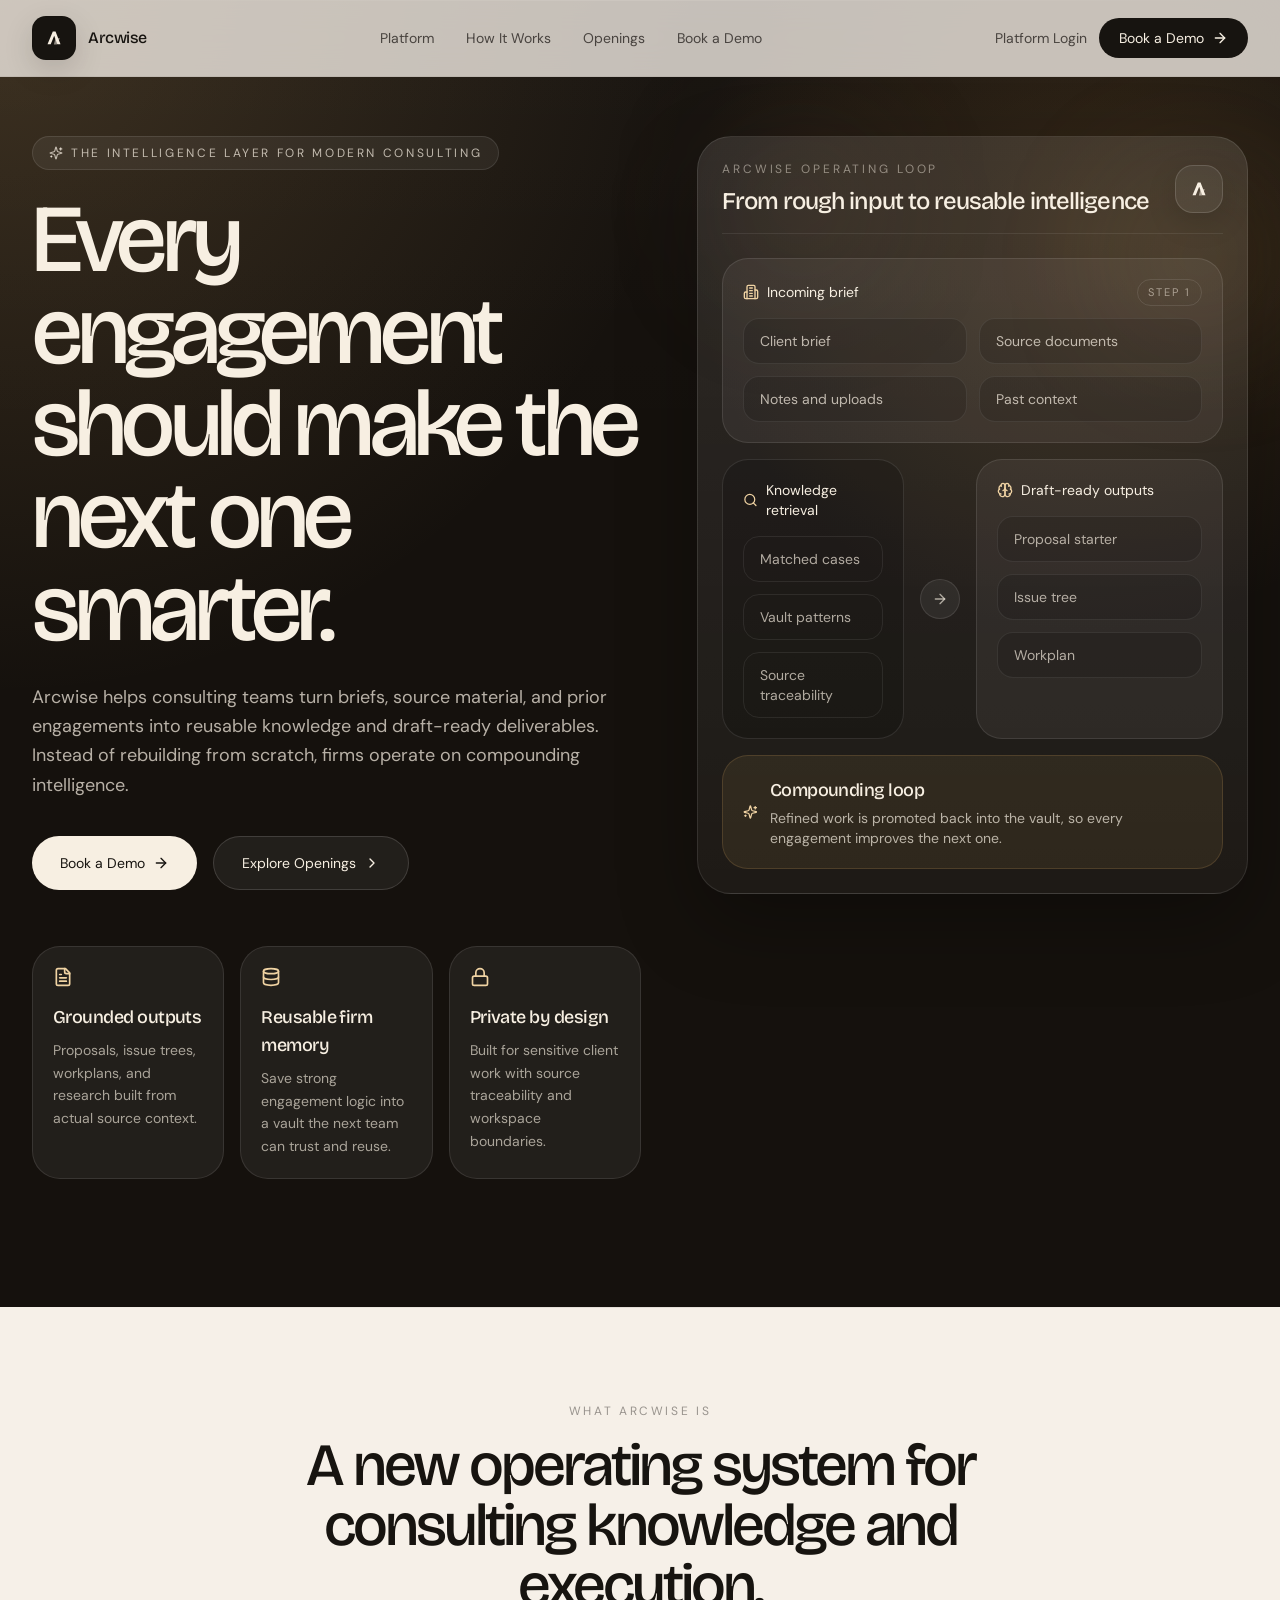
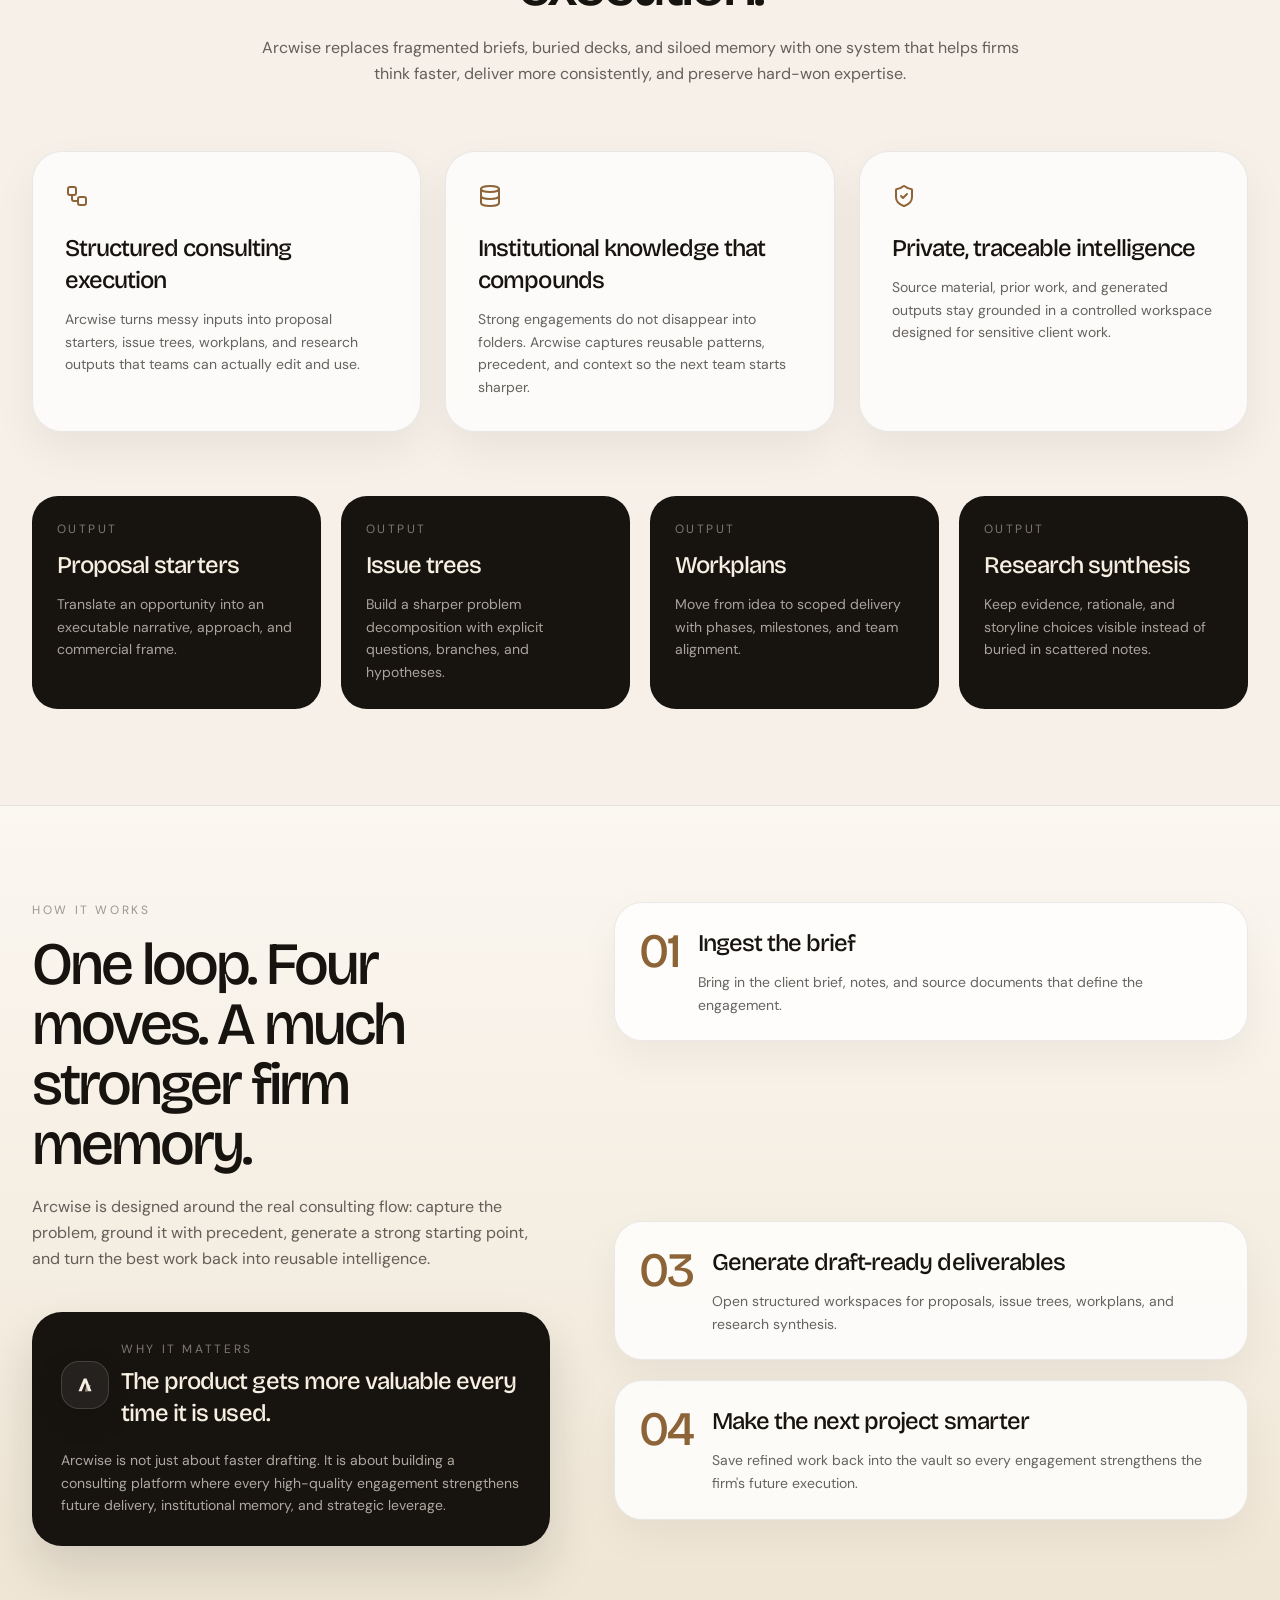
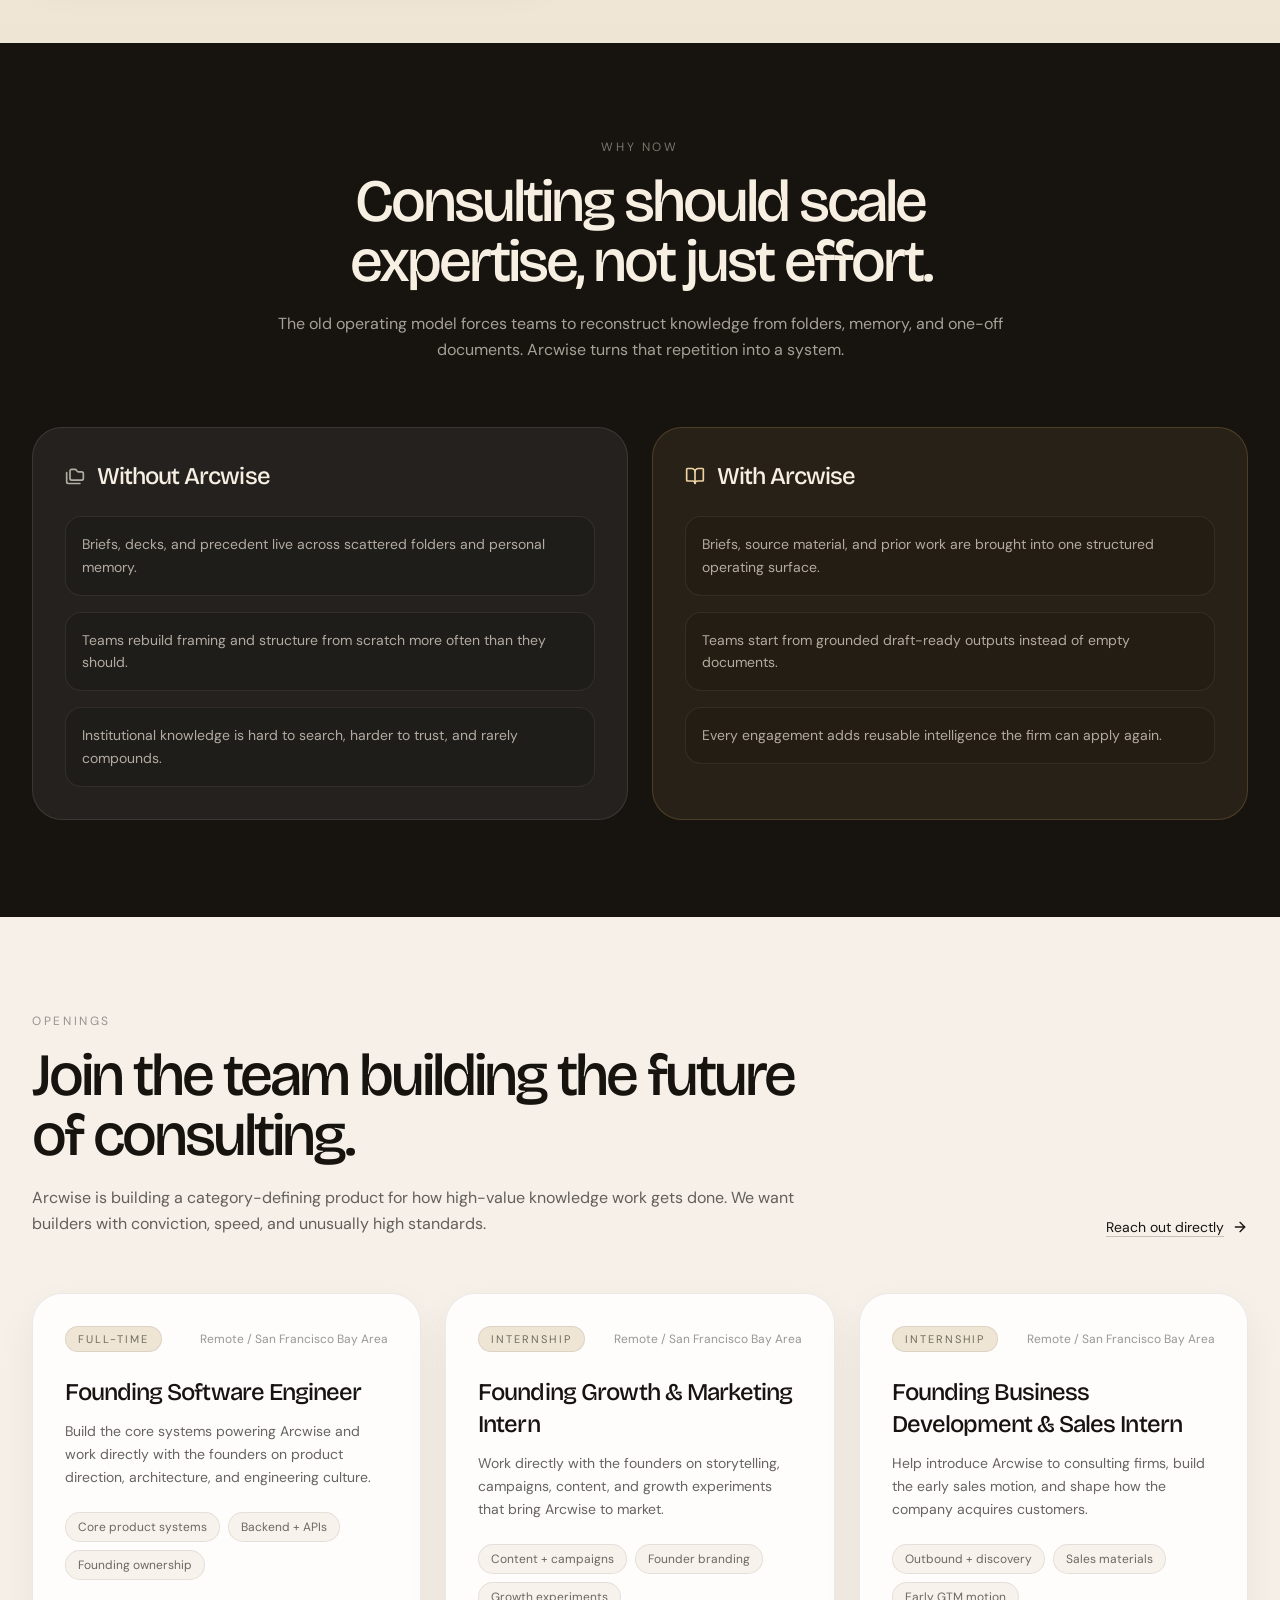
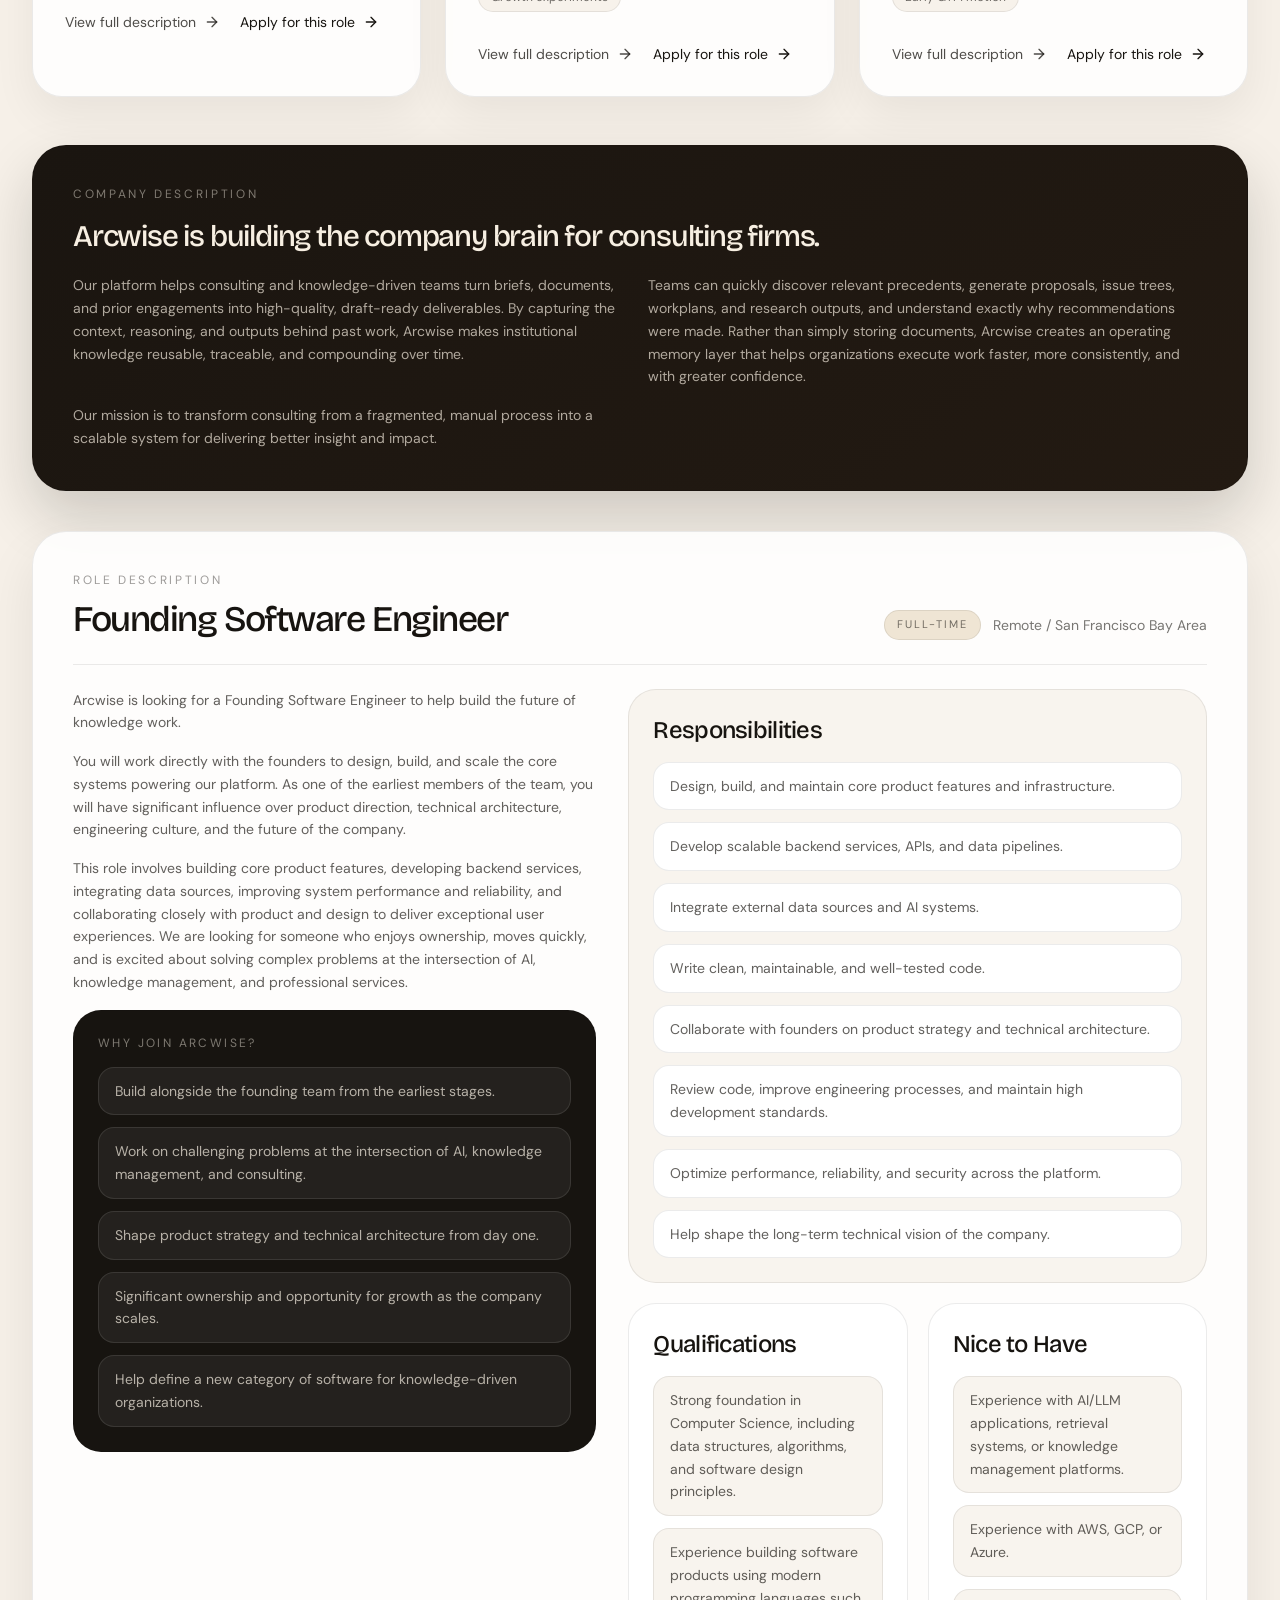
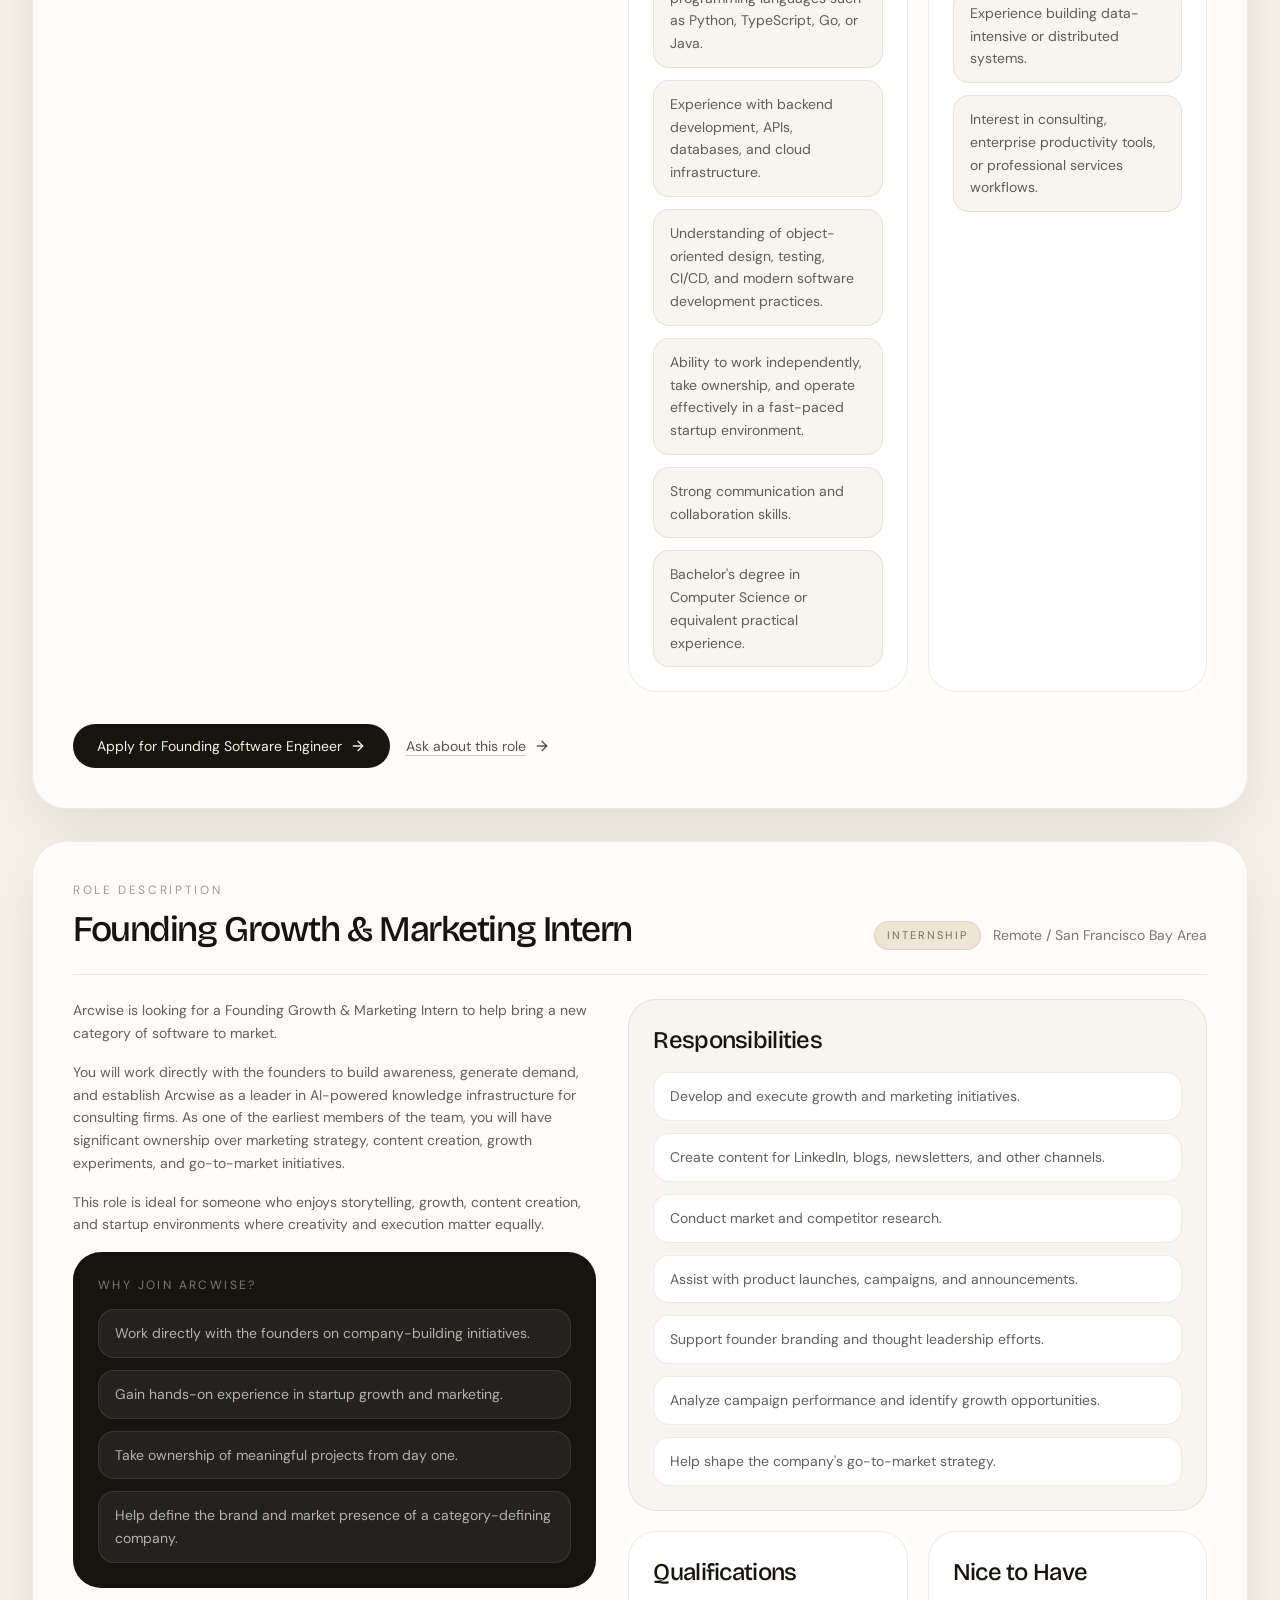
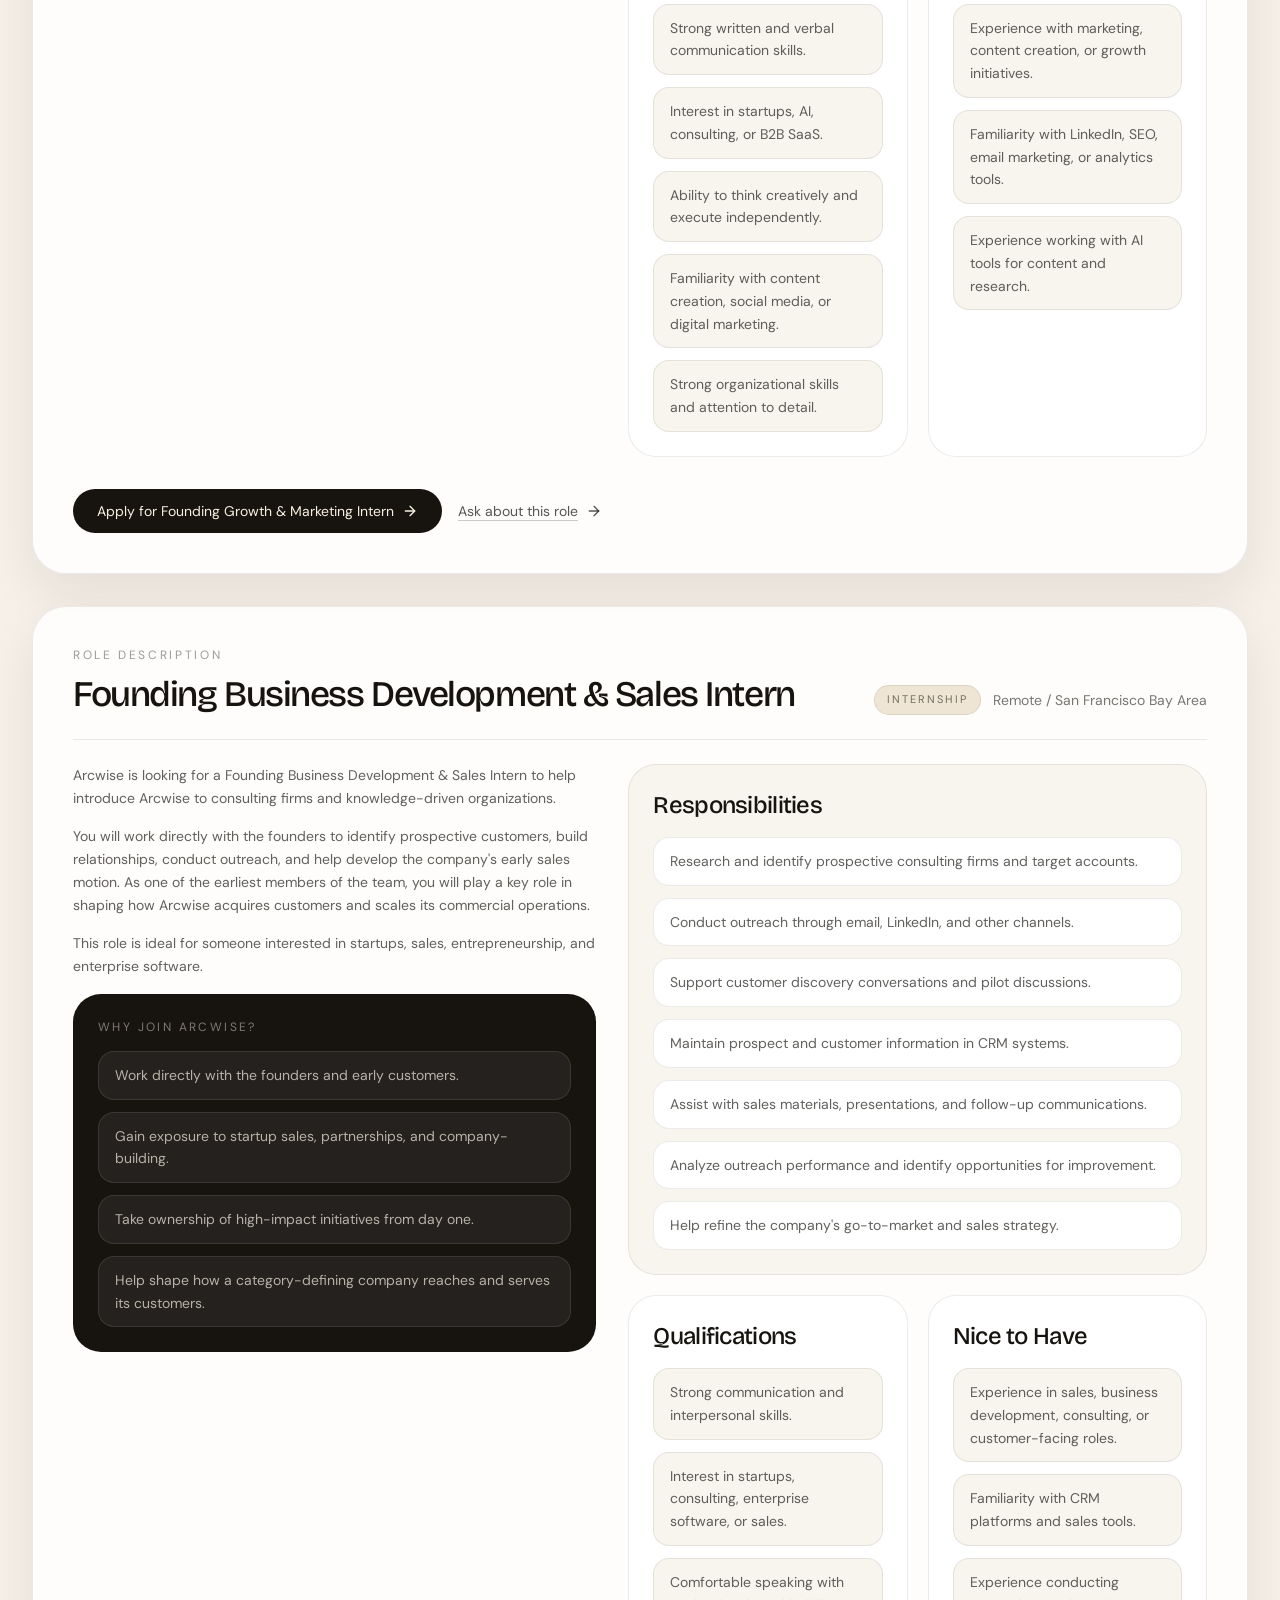
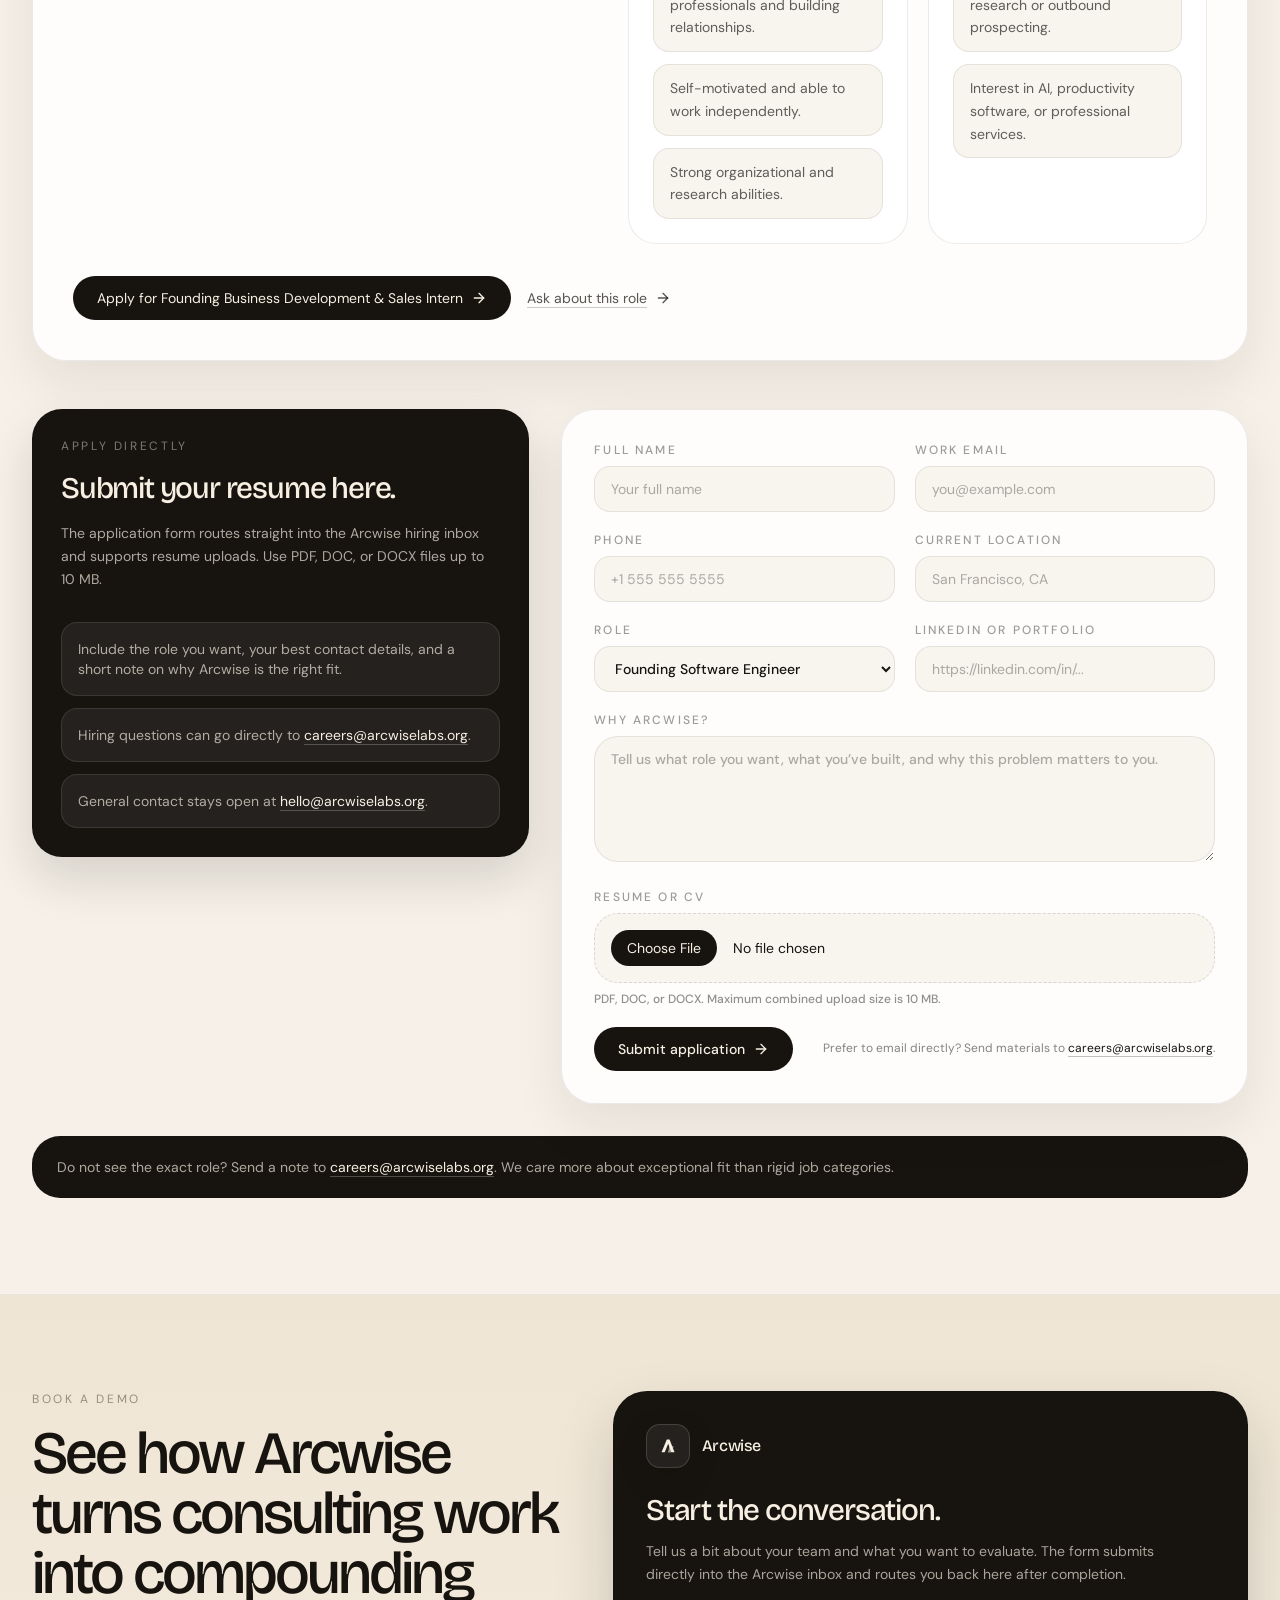
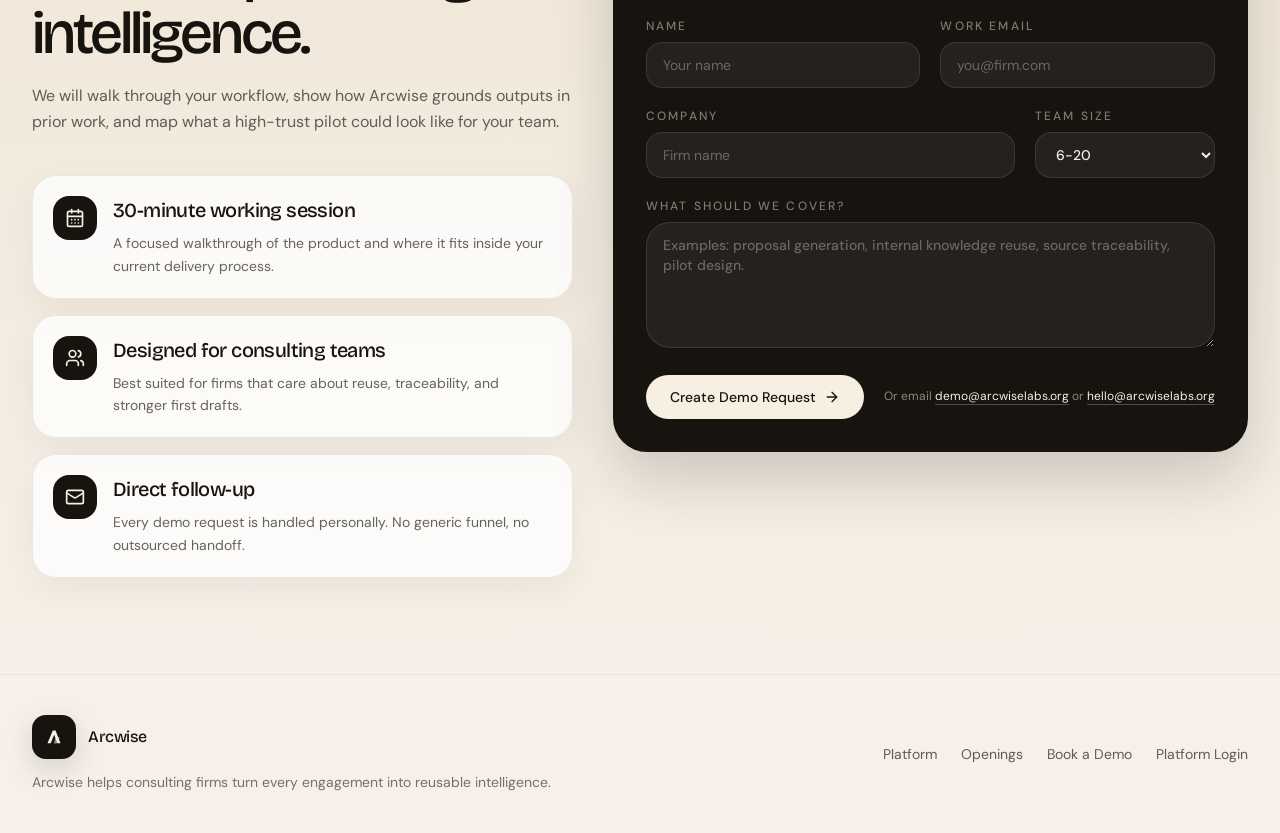
==== commit 57674954: "Update Arcwise job descriptions" ====
--- a/index.html
+++ b/index.html
@@ -11,8 +11,8 @@
       />
       <link rel="icon" type="image/svg+xml" href="/arcwise-favicon.svg" />
       <style>html, body { height: 100%; margin: 0; } #root { height: 100%; }</style>
-      <script type="module" crossorigin src="/assets/index-CQoLITs8.js"></script>
-      <link rel="stylesheet" crossorigin href="/assets/index-CSdVUWbW.css">
+      <script type="module" crossorigin src="/assets/index-COudQhm3.js"></script>
+      <link rel="stylesheet" crossorigin href="/assets/index-CLkFRTA1.css">
     </head>
 
     <body>
--- a/assets/index-CLkFRTA1.css
+++ b/assets/index-CLkFRTA1.css
@@ -0,0 +1 @@
+@import"https://fonts.googleapis.com/css2?family=Bricolage+Grotesque:opsz,wght@12..96,300;12..96,400;12..96,500;12..96,600;12..96,700&family=DM+Sans:opsz,wght@9..40,300;9..40,400;9..40,500;9..40,600&display=swap";/*! tailwindcss v4.1.12 | MIT License | https://tailwindcss.com */@layer properties{@supports (((-webkit-hyphens:none)) and (not (margin-trim:inline))) or ((-moz-orient:inline) and (not (color:rgb(from red r g b)))){*,:before,:after,::backdrop{--tw-translate-x:0;--tw-translate-y:0;--tw-translate-z:0;--tw-rotate-x:initial;--tw-rotate-y:initial;--tw-rotate-z:initial;--tw-skew-x:initial;--tw-skew-y:initial;--tw-space-y-reverse:0;--tw-space-x-reverse:0;--tw-border-style:solid;--tw-gradient-position:initial;--tw-gradient-from:#0000;--tw-gradient-via:#0000;--tw-gradient-to:#0000;--tw-gradient-stops:initial;--tw-gradient-via-stops:initial;--tw-gradient-from-position:0%;--tw-gradient-via-position:50%;--tw-gradient-to-position:100%;--tw-leading:initial;--tw-font-weight:initial;--tw-tracking:initial;--tw-ordinal:initial;--tw-slashed-zero:initial;--tw-numeric-figure:initial;--tw-numeric-spacing:initial;--tw-numeric-fraction:initial;--tw-shadow:0 0 #0000;--tw-shadow-color:initial;--tw-shadow-alpha:100%;--tw-inset-shadow:0 0 #0000;--tw-inset-shadow-color:initial;--tw-inset-shadow-alpha:100%;--tw-ring-color:initial;--tw-ring-shadow:0 0 #0000;--tw-inset-ring-color:initial;--tw-inset-ring-shadow:0 0 #0000;--tw-ring-inset:initial;--tw-ring-offset-width:0px;--tw-ring-offset-color:#fff;--tw-ring-offset-shadow:0 0 #0000;--tw-outline-style:solid;--tw-blur:initial;--tw-brightness:initial;--tw-contrast:initial;--tw-grayscale:initial;--tw-hue-rotate:initial;--tw-invert:initial;--tw-opacity:initial;--tw-saturate:initial;--tw-sepia:initial;--tw-drop-shadow:initial;--tw-drop-shadow-color:initial;--tw-drop-shadow-alpha:100%;--tw-drop-shadow-size:initial;--tw-backdrop-blur:initial;--tw-backdrop-brightness:initial;--tw-backdrop-contrast:initial;--tw-backdrop-grayscale:initial;--tw-backdrop-hue-rotate:initial;--tw-backdrop-invert:initial;--tw-backdrop-opacity:initial;--tw-backdrop-saturate:initial;--tw-backdrop-sepia:initial;--tw-duration:initial;--tw-ease:initial;--tw-content:"";--tw-animation-delay:0s;--tw-animation-direction:normal;--tw-animation-duration:initial;--tw-animation-fill-mode:none;--tw-animation-iteration-count:1;--tw-enter-blur:0;--tw-enter-opacity:1;--tw-enter-rotate:0;--tw-enter-scale:1;--tw-enter-translate-x:0;--tw-enter-translate-y:0;--tw-exit-blur:0;--tw-exit-opacity:1;--tw-exit-rotate:0;--tw-exit-scale:1;--tw-exit-translate-x:0;--tw-exit-translate-y:0}}}@layer theme{:root,:host{--font-sans:ui-sans-serif,system-ui,sans-serif,"Apple Color Emoji","Segoe UI Emoji","Segoe UI Symbol","Noto Color Emoji";--font-mono:ui-monospace,SFMono-Regular,Menlo,Monaco,Consolas,"Liberation Mono","Courier New",monospace;--color-red-50:oklch(97.1% .013 17.38);--color-red-200:oklch(88.5% .062 18.334);--color-red-700:oklch(50.5% .213 27.518);--color-red-800:oklch(44.4% .177 26.899);--color-amber-50:oklch(98.7% .022 95.277);--color-amber-100:oklch(96.2% .059 95.617);--color-amber-600:oklch(66.6% .179 58.318);--color-amber-700:oklch(55.5% .163 48.998);--color-emerald-50:oklch(97.9% .021 166.113);--color-emerald-100:oklch(95% .052 163.051);--color-emerald-600:oklch(59.6% .145 163.225);--color-emerald-700:oklch(50.8% .118 165.612);--color-cyan-100:oklch(95.6% .045 203.388);--color-cyan-700:oklch(52% .105 223.128);--color-indigo-50:oklch(96.2% .018 272.314);--color-indigo-100:oklch(93% .034 272.788);--color-indigo-700:oklch(45.7% .24 277.023);--color-violet-100:oklch(94.3% .029 294.588);--color-violet-700:oklch(49.1% .27 292.581);--color-rose-50:oklch(96.9% .015 12.422);--color-rose-100:oklch(94.1% .03 12.58);--color-rose-200:oklch(89.2% .058 10.001);--color-rose-300:oklch(81% .117 11.638);--color-rose-600:oklch(58.6% .253 17.585);--color-rose-700:oklch(51.4% .222 16.935);--color-gray-50:oklch(98.5% .002 247.839);--color-gray-100:oklch(96.7% .003 264.542);--color-gray-200:oklch(92.8% .006 264.531);--color-gray-600:oklch(44.6% .03 256.802);--color-black:#000;--color-white:#fff;--spacing:.25rem;--container-sm:24rem;--container-md:28rem;--container-lg:32rem;--container-xl:36rem;--container-2xl:42rem;--container-3xl:48rem;--container-4xl:56rem;--container-5xl:64rem;--container-6xl:72rem;--container-7xl:80rem;--text-xs:.75rem;--text-xs--line-height:calc(1/.75);--text-sm:.875rem;--text-sm--line-height:calc(1.25/.875);--text-base:1rem;--text-base--line-height: 1.5 ;--text-lg:1.125rem;--text-lg--line-height:calc(1.75/1.125);--text-xl:1.25rem;--text-xl--line-height:calc(1.75/1.25);--text-2xl:1.5rem;--text-2xl--line-height:calc(2/1.5);--text-3xl:1.875rem;--text-3xl--line-height: 1.2 ;--text-4xl:2.25rem;--text-4xl--line-height:calc(2.5/2.25);--text-5xl:3rem;--text-5xl--line-height:1;--text-6xl:3.75rem;--text-6xl--line-height:1;--text-8xl:6rem;--text-8xl--line-height:1;--font-weight-normal:400;--font-weight-medium:500;--font-weight-semibold:600;--tracking-tight:-.025em;--tracking-wider:.05em;--tracking-widest:.1em;--leading-relaxed:1.625;--radius-xs:.125rem;--radius-2xl:1rem;--ease-in-out:cubic-bezier(.4,0,.2,1);--animate-spin:spin 1s linear infinite;--animate-pulse:pulse 2s cubic-bezier(.4,0,.6,1)infinite;--blur-sm:8px;--blur-xl:24px;--blur-3xl:64px;--aspect-video:16/9;--default-transition-duration:.15s;--default-transition-timing-function:cubic-bezier(.4,0,.2,1);--default-font-family:var(--font-sans);--default-mono-font-family:var(--font-mono);--color-border:var(--border)}}@layer base{*,:after,:before,::backdrop{box-sizing:border-box;border:0 solid;margin:0;padding:0}::file-selector-button{box-sizing:border-box;border:0 solid;margin:0;padding:0}html,:host{-webkit-text-size-adjust:100%;-moz-tab-size:4;tab-size:4;line-height:1.5;font-family:var(--default-font-family,ui-sans-serif,system-ui,sans-serif,"Apple Color Emoji","Segoe UI Emoji","Segoe UI Symbol","Noto Color Emoji");font-feature-settings:var(--default-font-feature-settings,normal);font-variation-settings:var(--default-font-variation-settings,normal);-webkit-tap-highlight-color:transparent}hr{height:0;color:inherit;border-top-width:1px}abbr:where([title]){-webkit-text-decoration:underline dotted;text-decoration:underline dotted}h1,h2,h3,h4,h5,h6{font-size:inherit;font-weight:inherit}a{color:inherit;-webkit-text-decoration:inherit;text-decoration:inherit}b,strong{font-weight:bolder}code,kbd,samp,pre{font-family:var(--default-mono-font-family,ui-monospace,SFMono-Regular,Menlo,Monaco,Consolas,"Liberation Mono","Courier New",monospace);font-feature-settings:var(--default-mono-font-feature-settings,normal);font-variation-settings:var(--default-mono-font-variation-settings,normal);font-size:1em}small{font-size:80%}sub,sup{vertical-align:baseline;font-size:75%;line-height:0;position:relative}sub{bottom:-.25em}sup{top:-.5em}table{text-indent:0;border-color:inherit;border-collapse:collapse}:-moz-focusring{outline:auto}progress{vertical-align:baseline}summary{display:list-item}ol,ul,menu{list-style:none}img,svg,video,canvas,audio,iframe,embed,object{vertical-align:middle;display:block}img,video{max-width:100%;height:auto}button,input,select,optgroup,textarea{font:inherit;font-feature-settings:inherit;font-variation-settings:inherit;letter-spacing:inherit;color:inherit;opacity:1;background-color:#0000;border-radius:0}::file-selector-button{font:inherit;font-feature-settings:inherit;font-variation-settings:inherit;letter-spacing:inherit;color:inherit;opacity:1;background-color:#0000;border-radius:0}:where(select:is([multiple],[size])) optgroup{font-weight:bolder}:where(select:is([multiple],[size])) optgroup option{padding-inline-start:20px}::file-selector-button{margin-inline-end:4px}::placeholder{opacity:1}@supports (not ((-webkit-appearance:-apple-pay-button))) or (contain-intrinsic-size:1px){::placeholder{color:currentColor}@supports (color:color-mix(in lab,red,red)){::placeholder{color:color-mix(in oklab,currentcolor 50%,transparent)}}}textarea{resize:vertical}::-webkit-search-decoration{-webkit-appearance:none}::-webkit-date-and-time-value{min-height:1lh;text-align:inherit}::-webkit-datetime-edit{display:inline-flex}::-webkit-datetime-edit-fields-wrapper{padding:0}::-webkit-datetime-edit{padding-block:0}::-webkit-datetime-edit-year-field{padding-block:0}::-webkit-datetime-edit-month-field{padding-block:0}::-webkit-datetime-edit-day-field{padding-block:0}::-webkit-datetime-edit-hour-field{padding-block:0}::-webkit-datetime-edit-minute-field{padding-block:0}::-webkit-datetime-edit-second-field{padding-block:0}::-webkit-datetime-edit-millisecond-field{padding-block:0}::-webkit-datetime-edit-meridiem-field{padding-block:0}::-webkit-calendar-picker-indicator{line-height:1}:-moz-ui-invalid{box-shadow:none}button,input:where([type=button],[type=reset],[type=submit]){-webkit-appearance:button;-moz-appearance:button;appearance:button}::file-selector-button{-webkit-appearance:button;-moz-appearance:button;appearance:button}::-webkit-inner-spin-button{height:auto}::-webkit-outer-spin-button{height:auto}[hidden]:where(:not([hidden=until-found])){display:none!important}*{border-color:var(--border);outline-color:var(--ring)}@supports (color:color-mix(in lab,red,red)){*{outline-color:color-mix(in oklab,var(--ring)50%,transparent)}}body{background-color:var(--background);color:var(--foreground);font-family:var(--font-body);-webkit-font-smoothing:antialiased;-moz-osx-font-smoothing:grayscale}html{font-size:var(--font-size);scroll-behavior:smooth}h1{font-size:var(--text-2xl);font-weight:var(--font-weight-medium);line-height:1.5}h2{font-size:var(--text-xl);font-weight:var(--font-weight-medium);line-height:1.5}h3{font-size:var(--text-lg);font-weight:var(--font-weight-medium);line-height:1.5}h4,label,button{font-size:var(--text-base);font-weight:var(--font-weight-medium);line-height:1.5}input{font-size:var(--text-base);font-weight:var(--font-weight-normal);line-height:1.5}}@layer components;@layer utilities{.\@container\/card-header{container:card-header/inline-size}.pointer-events-none{pointer-events:none}.invisible{visibility:hidden}.visible{visibility:visible}.sr-only{clip:rect(0,0,0,0);white-space:nowrap;border-width:0;width:1px;height:1px;margin:-1px;padding:0;position:absolute;overflow:hidden}.absolute{position:absolute}.fixed{position:fixed}.relative{position:relative}.sticky{position:sticky}.inset-0{inset:calc(var(--spacing)*0)}.inset-x-0{inset-inline:calc(var(--spacing)*0)}.inset-y-0{inset-block:calc(var(--spacing)*0)}.-top-12{top:calc(var(--spacing)*-12)}.top-0{top:calc(var(--spacing)*0)}.top-1\.5{top:calc(var(--spacing)*1.5)}.top-1\/2{top:50%}.top-3\.5{top:calc(var(--spacing)*3.5)}.top-4{top:calc(var(--spacing)*4)}.top-6{top:calc(var(--spacing)*6)}.top-8{top:calc(var(--spacing)*8)}.top-10{top:calc(var(--spacing)*10)}.top-14{top:calc(var(--spacing)*14)}.top-\[1px\]{top:1px}.top-\[50\%\]{top:50%}.top-\[60\%\]{top:60%}.top-full{top:100%}.-right-8{right:calc(var(--spacing)*-8)}.-right-12{right:calc(var(--spacing)*-12)}.right-0{right:calc(var(--spacing)*0)}.right-1{right:calc(var(--spacing)*1)}.right-2{right:calc(var(--spacing)*2)}.right-3{right:calc(var(--spacing)*3)}.right-4{right:calc(var(--spacing)*4)}.-bottom-12{bottom:calc(var(--spacing)*-12)}.bottom-0{bottom:calc(var(--spacing)*0)}.-left-12{left:calc(var(--spacing)*-12)}.left-0{left:calc(var(--spacing)*0)}.left-1{left:calc(var(--spacing)*1)}.left-1\/2{left:50%}.left-2{left:calc(var(--spacing)*2)}.left-3{left:calc(var(--spacing)*3)}.left-6{left:calc(var(--spacing)*6)}.left-8{left:calc(var(--spacing)*8)}.left-\[50\%\]{left:50%}.isolate{isolation:isolate}.z-10{z-index:10}.z-20{z-index:20}.z-50{z-index:50}.z-\[1\]{z-index:1}.col-span-1{grid-column:span 1/span 1}.col-span-2{grid-column:span 2/span 2}.col-span-3{grid-column:span 3/span 3}.col-span-4{grid-column:span 4/span 4}.col-start-2{grid-column-start:2}.row-span-2{grid-row:span 2/span 2}.row-start-1{grid-row-start:1}.-mx-1{margin-inline:calc(var(--spacing)*-1)}.mx-2{margin-inline:calc(var(--spacing)*2)}.mx-3\.5{margin-inline:calc(var(--spacing)*3.5)}.mx-auto{margin-inline:auto}.my-0\.5{margin-block:calc(var(--spacing)*.5)}.my-1{margin-block:calc(var(--spacing)*1)}.-mt-4{margin-top:calc(var(--spacing)*-4)}.mt-0\.5{margin-top:calc(var(--spacing)*.5)}.mt-1{margin-top:calc(var(--spacing)*1)}.mt-1\.5{margin-top:calc(var(--spacing)*1.5)}.mt-2{margin-top:calc(var(--spacing)*2)}.mt-3{margin-top:calc(var(--spacing)*3)}.mt-4{margin-top:calc(var(--spacing)*4)}.mt-5{margin-top:calc(var(--spacing)*5)}.mt-6{margin-top:calc(var(--spacing)*6)}.mt-7{margin-top:calc(var(--spacing)*7)}.mt-8{margin-top:calc(var(--spacing)*8)}.mt-9{margin-top:calc(var(--spacing)*9)}.mt-10{margin-top:calc(var(--spacing)*10)}.mt-12{margin-top:calc(var(--spacing)*12)}.mt-14{margin-top:calc(var(--spacing)*14)}.mt-16{margin-top:calc(var(--spacing)*16)}.mt-auto{margin-top:auto}.mr-1{margin-right:calc(var(--spacing)*1)}.mr-3{margin-right:calc(var(--spacing)*3)}.mb-1{margin-bottom:calc(var(--spacing)*1)}.mb-1\.5{margin-bottom:calc(var(--spacing)*1.5)}.mb-2{margin-bottom:calc(var(--spacing)*2)}.mb-3{margin-bottom:calc(var(--spacing)*3)}.mb-4{margin-bottom:calc(var(--spacing)*4)}.mb-5{margin-bottom:calc(var(--spacing)*5)}.mb-6{margin-bottom:calc(var(--spacing)*6)}.mb-8{margin-bottom:calc(var(--spacing)*8)}.mb-12{margin-bottom:calc(var(--spacing)*12)}.-ml-4{margin-left:calc(var(--spacing)*-4)}.ml-1{margin-left:calc(var(--spacing)*1)}.ml-auto{margin-left:auto}.line-clamp-1{-webkit-line-clamp:1;-webkit-box-orient:vertical;display:-webkit-box;overflow:hidden}.block{display:block}.contents{display:contents}.flex{display:flex}.grid{display:grid}.hidden{display:none}.inline-block{display:inline-block}.inline-flex{display:inline-flex}.table{display:table}.table-caption{display:table-caption}.table-cell{display:table-cell}.table-row{display:table-row}.field-sizing-content{field-sizing:content}.aspect-\[16\/9\]{aspect-ratio:16/9}.aspect-square{aspect-ratio:1}.aspect-video{aspect-ratio:var(--aspect-video)}.size-2{width:calc(var(--spacing)*2);height:calc(var(--spacing)*2)}.size-2\.5{width:calc(var(--spacing)*2.5);height:calc(var(--spacing)*2.5)}.size-3{width:calc(var(--spacing)*3);height:calc(var(--spacing)*3)}.size-3\.5{width:calc(var(--spacing)*3.5);height:calc(var(--spacing)*3.5)}.size-4{width:calc(var(--spacing)*4);height:calc(var(--spacing)*4)}.size-7{width:calc(var(--spacing)*7);height:calc(var(--spacing)*7)}.size-8{width:calc(var(--spacing)*8);height:calc(var(--spacing)*8)}.size-9{width:calc(var(--spacing)*9);height:calc(var(--spacing)*9)}.size-10{width:calc(var(--spacing)*10);height:calc(var(--spacing)*10)}.size-full{width:100%;height:100%}.h-1{height:calc(var(--spacing)*1)}.h-1\.5{height:calc(var(--spacing)*1.5)}.h-2{height:calc(var(--spacing)*2)}.h-2\.5{height:calc(var(--spacing)*2.5)}.h-3{height:calc(var(--spacing)*3)}.h-3\.5{height:calc(var(--spacing)*3.5)}.h-4{height:calc(var(--spacing)*4)}.h-5{height:calc(var(--spacing)*5)}.h-6{height:calc(var(--spacing)*6)}.h-7{height:calc(var(--spacing)*7)}.h-8{height:calc(var(--spacing)*8)}.h-9{height:calc(var(--spacing)*9)}.h-10{height:calc(var(--spacing)*10)}.h-11{height:calc(var(--spacing)*11)}.h-12{height:calc(var(--spacing)*12)}.h-16{height:calc(var(--spacing)*16)}.h-24{height:calc(var(--spacing)*24)}.h-36{height:calc(var(--spacing)*36)}.h-40{height:calc(var(--spacing)*40)}.h-\[1\.15rem\]{height:1.15rem}.h-\[260px\]{height:260px}.h-\[340px\]{height:340px}.h-\[360px\]{height:360px}.h-\[calc\(100\%-1px\)\]{height:calc(100% - 1px)}.h-\[var\(--radix-navigation-menu-viewport-height\)\]{height:var(--radix-navigation-menu-viewport-height)}.h-\[var\(--radix-select-trigger-height\)\]{height:var(--radix-select-trigger-height)}.h-auto{height:auto}.h-full{height:100%}.h-px{height:1px}.h-screen{height:100vh}.h-svh{height:100svh}.max-h-\(--radix-context-menu-content-available-height\){max-height:var(--radix-context-menu-content-available-height)}.max-h-\(--radix-dropdown-menu-content-available-height\){max-height:var(--radix-dropdown-menu-content-available-height)}.max-h-\(--radix-select-content-available-height\){max-height:var(--radix-select-content-available-height)}.max-h-\[85vh\]{max-height:85vh}.max-h-\[260px\]{max-height:260px}.max-h-\[300px\]{max-height:300px}.min-h-0{min-height:calc(var(--spacing)*0)}.min-h-4{min-height:calc(var(--spacing)*4)}.min-h-16{min-height:calc(var(--spacing)*16)}.min-h-\[240px\]{min-height:240px}.min-h-\[400px\]{min-height:400px}.min-h-\[500px\]{min-height:500px}.min-h-\[calc\(100vh-220px\)\]{min-height:calc(100vh - 220px)}.min-h-screen{min-height:100vh}.min-h-svh{min-height:100svh}.w-\(--sidebar-width\){width:var(--sidebar-width)}.w-0{width:calc(var(--spacing)*0)}.w-1{width:calc(var(--spacing)*1)}.w-1\.5{width:calc(var(--spacing)*1.5)}.w-1\/2{width:50%}.w-1\/3{width:33.3333%}.w-2{width:calc(var(--spacing)*2)}.w-2\.5{width:calc(var(--spacing)*2.5)}.w-3{width:calc(var(--spacing)*3)}.w-3\.5{width:calc(var(--spacing)*3.5)}.w-3\/4{width:75%}.w-4{width:calc(var(--spacing)*4)}.w-5{width:calc(var(--spacing)*5)}.w-5\/6{width:83.3333%}.w-6{width:calc(var(--spacing)*6)}.w-7{width:calc(var(--spacing)*7)}.w-8{width:calc(var(--spacing)*8)}.w-9{width:calc(var(--spacing)*9)}.w-10{width:calc(var(--spacing)*10)}.w-11{width:calc(var(--spacing)*11)}.w-12{width:calc(var(--spacing)*12)}.w-16{width:calc(var(--spacing)*16)}.w-32{width:calc(var(--spacing)*32)}.w-36{width:calc(var(--spacing)*36)}.w-40{width:calc(var(--spacing)*40)}.w-64{width:calc(var(--spacing)*64)}.w-72{width:calc(var(--spacing)*72)}.w-\[100px\]{width:100px}.w-\[250px\]{width:250px}.w-\[280px\]{width:280px}.w-auto{width:auto}.w-fit{width:fit-content}.w-full{width:100%}.w-max{width:max-content}.w-px{width:1px}.max-w-\(--skeleton-width\){max-width:var(--skeleton-width)}.max-w-2xl{max-width:var(--container-2xl)}.max-w-3xl{max-width:var(--container-3xl)}.max-w-4xl{max-width:var(--container-4xl)}.max-w-5xl{max-width:var(--container-5xl)}.max-w-6xl{max-width:var(--container-6xl)}.max-w-7xl{max-width:var(--container-7xl)}.max-w-\[400px\]{max-width:400px}.max-w-\[1600px\]{max-width:1600px}.max-w-\[calc\(100\%-2rem\)\]{max-width:calc(100% - 2rem)}.max-w-lg{max-width:var(--container-lg)}.max-w-max{max-width:max-content}.max-w-md{max-width:var(--container-md)}.max-w-xl{max-width:var(--container-xl)}.min-w-0{min-width:calc(var(--spacing)*0)}.min-w-5{min-width:calc(var(--spacing)*5)}.min-w-8{min-width:calc(var(--spacing)*8)}.min-w-9{min-width:calc(var(--spacing)*9)}.min-w-10{min-width:calc(var(--spacing)*10)}.min-w-52{min-width:calc(var(--spacing)*52)}.min-w-\[8rem\]{min-width:8rem}.min-w-\[12rem\]{min-width:12rem}.min-w-\[340px\]{min-width:340px}.min-w-\[720px\]{min-width:720px}.min-w-\[var\(--radix-select-trigger-width\)\]{min-width:var(--radix-select-trigger-width)}.flex-1{flex:1}.flex-shrink-0,.shrink-0{flex-shrink:0}.grow{flex-grow:1}.grow-0{flex-grow:0}.basis-full{flex-basis:100%}.caption-bottom{caption-side:bottom}.border-collapse{border-collapse:collapse}.origin-\(--radix-context-menu-content-transform-origin\){transform-origin:var(--radix-context-menu-content-transform-origin)}.origin-\(--radix-dropdown-menu-content-transform-origin\){transform-origin:var(--radix-dropdown-menu-content-transform-origin)}.origin-\(--radix-hover-card-content-transform-origin\){transform-origin:var(--radix-hover-card-content-transform-origin)}.origin-\(--radix-menubar-content-transform-origin\){transform-origin:var(--radix-menubar-content-transform-origin)}.origin-\(--radix-popover-content-transform-origin\){transform-origin:var(--radix-popover-content-transform-origin)}.origin-\(--radix-select-content-transform-origin\){transform-origin:var(--radix-select-content-transform-origin)}.origin-\(--radix-tooltip-content-transform-origin\){transform-origin:var(--radix-tooltip-content-transform-origin)}.-translate-x-1\/2{--tw-translate-x: -50% ;translate:var(--tw-translate-x)var(--tw-translate-y)}.-translate-x-px{--tw-translate-x:-1px;translate:var(--tw-translate-x)var(--tw-translate-y)}.translate-x-\[-50\%\]{--tw-translate-x:-50%;translate:var(--tw-translate-x)var(--tw-translate-y)}.translate-x-px{--tw-translate-x:1px;translate:var(--tw-translate-x)var(--tw-translate-y)}.-translate-y-1\/2{--tw-translate-y: -50% ;translate:var(--tw-translate-x)var(--tw-translate-y)}.translate-y-0\.5{--tw-translate-y:calc(var(--spacing)*.5);translate:var(--tw-translate-x)var(--tw-translate-y)}.translate-y-\[-50\%\]{--tw-translate-y:-50%;translate:var(--tw-translate-x)var(--tw-translate-y)}.translate-y-\[calc\(-50\%_-_2px\)\]{--tw-translate-y: calc(-50% - 2px) ;translate:var(--tw-translate-x)var(--tw-translate-y)}.rotate-45{rotate:45deg}.rotate-90{rotate:90deg}.transform{transform:var(--tw-rotate-x,)var(--tw-rotate-y,)var(--tw-rotate-z,)var(--tw-skew-x,)var(--tw-skew-y,)}.animate-caret-blink{animation:1.25s ease-out infinite caret-blink}.animate-in{animation:enter var(--tw-animation-duration,var(--tw-duration,.15s))var(--tw-ease,ease)var(--tw-animation-delay,0s)var(--tw-animation-iteration-count,1)var(--tw-animation-direction,normal)var(--tw-animation-fill-mode,none)}.animate-pulse{animation:var(--animate-pulse)}.animate-spin{animation:var(--animate-spin)}.cursor-default{cursor:default}.cursor-not-allowed{cursor:not-allowed}.cursor-pointer{cursor:pointer}.touch-none{touch-action:none}.resize-none{resize:none}.scroll-my-1{scroll-margin-block:calc(var(--spacing)*1)}.scroll-py-1{scroll-padding-block:calc(var(--spacing)*1)}.list-none{list-style-type:none}.appearance-none{-webkit-appearance:none;-moz-appearance:none;appearance:none}.auto-rows-min{grid-auto-rows:min-content}.grid-cols-2{grid-template-columns:repeat(2,minmax(0,1fr))}.grid-cols-3{grid-template-columns:repeat(3,minmax(0,1fr))}.grid-cols-4{grid-template-columns:repeat(4,minmax(0,1fr))}.grid-cols-12{grid-template-columns:repeat(12,minmax(0,1fr))}.grid-cols-\[0_1fr\]{grid-template-columns:0 1fr}.grid-rows-\[auto_auto\]{grid-template-rows:auto auto}.flex-col{flex-direction:column}.flex-col-reverse{flex-direction:column-reverse}.flex-row{flex-direction:row}.flex-wrap{flex-wrap:wrap}.items-baseline{align-items:baseline}.items-center{align-items:center}.items-end{align-items:flex-end}.items-start{align-items:flex-start}.items-stretch{align-items:stretch}.justify-between{justify-content:space-between}.justify-center{justify-content:center}.justify-end{justify-content:flex-end}.justify-items-start{justify-items:start}.gap-0{gap:calc(var(--spacing)*0)}.gap-1{gap:calc(var(--spacing)*1)}.gap-1\.5{gap:calc(var(--spacing)*1.5)}.gap-2{gap:calc(var(--spacing)*2)}.gap-3{gap:calc(var(--spacing)*3)}.gap-4{gap:calc(var(--spacing)*4)}.gap-5{gap:calc(var(--spacing)*5)}.gap-6{gap:calc(var(--spacing)*6)}.gap-8{gap:calc(var(--spacing)*8)}.gap-10{gap:calc(var(--spacing)*10)}.gap-12{gap:calc(var(--spacing)*12)}.gap-14{gap:calc(var(--spacing)*14)}.gap-16{gap:calc(var(--spacing)*16)}:where(.space-y-1>:not(:last-child)){--tw-space-y-reverse:0;margin-block-start:calc(calc(var(--spacing)*1)*var(--tw-space-y-reverse));margin-block-end:calc(calc(var(--spacing)*1)*calc(1 - var(--tw-space-y-reverse)))}:where(.space-y-1\.5>:not(:last-child)){--tw-space-y-reverse:0;margin-block-start:calc(calc(var(--spacing)*1.5)*var(--tw-space-y-reverse));margin-block-end:calc(calc(var(--spacing)*1.5)*calc(1 - var(--tw-space-y-reverse)))}:where(.space-y-2>:not(:last-child)){--tw-space-y-reverse:0;margin-block-start:calc(calc(var(--spacing)*2)*var(--tw-space-y-reverse));margin-block-end:calc(calc(var(--spacing)*2)*calc(1 - var(--tw-space-y-reverse)))}:where(.space-y-2\.5>:not(:last-child)){--tw-space-y-reverse:0;margin-block-start:calc(calc(var(--spacing)*2.5)*var(--tw-space-y-reverse));margin-block-end:calc(calc(var(--spacing)*2.5)*calc(1 - var(--tw-space-y-reverse)))}:where(.space-y-3>:not(:last-child)){--tw-space-y-reverse:0;margin-block-start:calc(calc(var(--spacing)*3)*var(--tw-space-y-reverse));margin-block-end:calc(calc(var(--spacing)*3)*calc(1 - var(--tw-space-y-reverse)))}:where(.space-y-4>:not(:last-child)){--tw-space-y-reverse:0;margin-block-start:calc(calc(var(--spacing)*4)*var(--tw-space-y-reverse));margin-block-end:calc(calc(var(--spacing)*4)*calc(1 - var(--tw-space-y-reverse)))}:where(.space-y-5>:not(:last-child)){--tw-space-y-reverse:0;margin-block-start:calc(calc(var(--spacing)*5)*var(--tw-space-y-reverse));margin-block-end:calc(calc(var(--spacing)*5)*calc(1 - var(--tw-space-y-reverse)))}:where(.space-y-6>:not(:last-child)){--tw-space-y-reverse:0;margin-block-start:calc(calc(var(--spacing)*6)*var(--tw-space-y-reverse));margin-block-end:calc(calc(var(--spacing)*6)*calc(1 - var(--tw-space-y-reverse)))}:where(.space-y-8>:not(:last-child)){--tw-space-y-reverse:0;margin-block-start:calc(calc(var(--spacing)*8)*var(--tw-space-y-reverse));margin-block-end:calc(calc(var(--spacing)*8)*calc(1 - var(--tw-space-y-reverse)))}:where(.space-y-10>:not(:last-child)){--tw-space-y-reverse:0;margin-block-start:calc(calc(var(--spacing)*10)*var(--tw-space-y-reverse));margin-block-end:calc(calc(var(--spacing)*10)*calc(1 - var(--tw-space-y-reverse)))}:where(.space-y-12>:not(:last-child)){--tw-space-y-reverse:0;margin-block-start:calc(calc(var(--spacing)*12)*var(--tw-space-y-reverse));margin-block-end:calc(calc(var(--spacing)*12)*calc(1 - var(--tw-space-y-reverse)))}:where(.space-y-16>:not(:last-child)){--tw-space-y-reverse:0;margin-block-start:calc(calc(var(--spacing)*16)*var(--tw-space-y-reverse));margin-block-end:calc(calc(var(--spacing)*16)*calc(1 - var(--tw-space-y-reverse)))}:where(.space-x-1>:not(:last-child)){--tw-space-x-reverse:0;margin-inline-start:calc(calc(var(--spacing)*1)*var(--tw-space-x-reverse));margin-inline-end:calc(calc(var(--spacing)*1)*calc(1 - var(--tw-space-x-reverse)))}.gap-y-0\.5{row-gap:calc(var(--spacing)*.5)}.self-start{align-self:flex-start}.justify-self-end{justify-self:flex-end}.truncate{text-overflow:ellipsis;white-space:nowrap;overflow:hidden}.overflow-auto{overflow:auto}.overflow-hidden{overflow:hidden}.overflow-x-auto{overflow-x:auto}.overflow-x-hidden{overflow-x:hidden}.overflow-y-auto{overflow-y:auto}.rounded{border-radius:.25rem}.rounded-2xl{border-radius:var(--radius-2xl)}.rounded-\[2px\]{border-radius:2px}.rounded-\[4px\]{border-radius:4px}.rounded-\[12px\]{border-radius:12px}.rounded-\[14px\]{border-radius:14px}.rounded-\[18px\]{border-radius:18px}.rounded-\[24px\]{border-radius:24px}.rounded-\[26px\]{border-radius:26px}.rounded-\[28px\]{border-radius:28px}.rounded-\[30px\]{border-radius:30px}.rounded-\[34px\]{border-radius:34px}.rounded-\[inherit\]{border-radius:inherit}.rounded-full{border-radius:3.40282e38px}.rounded-lg{border-radius:var(--radius)}.rounded-md{border-radius:calc(var(--radius) - 2px)}.rounded-none{border-radius:0}.rounded-sm{border-radius:calc(var(--radius) - 4px)}.rounded-xl{border-radius:calc(var(--radius) + 4px)}.rounded-xs{border-radius:var(--radius-xs)}.rounded-tl-sm{border-top-left-radius:calc(var(--radius) - 4px)}.border{border-style:var(--tw-border-style);border-width:1px}.border-2{border-style:var(--tw-border-style);border-width:2px}.border-\[1\.5px\]{border-style:var(--tw-border-style);border-width:1.5px}.border-y{border-block-style:var(--tw-border-style);border-block-width:1px}.border-t{border-top-style:var(--tw-border-style);border-top-width:1px}.border-r{border-right-style:var(--tw-border-style);border-right-width:1px}.border-b{border-bottom-style:var(--tw-border-style);border-bottom-width:1px}.border-l{border-left-style:var(--tw-border-style);border-left-width:1px}.border-l-2{border-left-style:var(--tw-border-style);border-left-width:2px}.border-dashed{--tw-border-style:dashed;border-style:dashed}.border-none{--tw-border-style:none;border-style:none}.border-\(--color-border\){border-color:var(--color-border)}.border-\[\#c79b5c\]\/20{border-color:#c79b5c33}.border-\[\#c79b5c\]\/24{border-color:#c79b5c3d}.border-amber-100{border-color:var(--color-amber-100)}.border-black{border-color:var(--color-black)}.border-black\/5{border-color:#0000000d}@supports (color:color-mix(in lab,red,red)){.border-black\/5{border-color:color-mix(in oklab,var(--color-black)5%,transparent)}}.border-black\/6{border-color:#0000000f}@supports (color:color-mix(in lab,red,red)){.border-black\/6{border-color:color-mix(in oklab,var(--color-black)6%,transparent)}}.border-black\/8{border-color:#00000014}@supports (color:color-mix(in lab,red,red)){.border-black\/8{border-color:color-mix(in oklab,var(--color-black)8%,transparent)}}.border-black\/10{border-color:#0000001a}@supports (color:color-mix(in lab,red,red)){.border-black\/10{border-color:color-mix(in oklab,var(--color-black)10%,transparent)}}.border-black\/12{border-color:#0000001f}@supports (color:color-mix(in lab,red,red)){.border-black\/12{border-color:color-mix(in oklab,var(--color-black)12%,transparent)}}.border-black\/15{border-color:#00000026}@supports (color:color-mix(in lab,red,red)){.border-black\/15{border-color:color-mix(in oklab,var(--color-black)15%,transparent)}}.border-black\/20{border-color:#0003}@supports (color:color-mix(in lab,red,red)){.border-black\/20{border-color:color-mix(in oklab,var(--color-black)20%,transparent)}}.border-black\/30{border-color:#0000004d}@supports (color:color-mix(in lab,red,red)){.border-black\/30{border-color:color-mix(in oklab,var(--color-black)30%,transparent)}}.border-border\/50{border-color:var(--border)}@supports (color:color-mix(in lab,red,red)){.border-border\/50{border-color:color-mix(in oklab,var(--border)50%,transparent)}}.border-emerald-100{border-color:var(--color-emerald-100)}.border-gray-200{border-color:var(--color-gray-200)}.border-indigo-100{border-color:var(--color-indigo-100)}.border-input{border-color:var(--input)}.border-primary{border-color:var(--primary)}.border-red-200{border-color:var(--color-red-200)}.border-red-700{border-color:var(--color-red-700)}.border-red-700\/70{border-color:#bf000fb3}@supports (color:color-mix(in lab,red,red)){.border-red-700\/70{border-color:color-mix(in oklab,var(--color-red-700)70%,transparent)}}.border-rose-300{border-color:var(--color-rose-300)}.border-sidebar-border{border-color:var(--sidebar-border)}.border-transparent{border-color:#0000}.border-white{border-color:var(--color-white)}.border-white\/8{border-color:#ffffff14}@supports (color:color-mix(in lab,red,red)){.border-white\/8{border-color:color-mix(in oklab,var(--color-white)8%,transparent)}}.border-white\/10{border-color:#ffffff1a}@supports (color:color-mix(in lab,red,red)){.border-white\/10{border-color:color-mix(in oklab,var(--color-white)10%,transparent)}}.border-white\/12{border-color:#ffffff1f}@supports (color:color-mix(in lab,red,red)){.border-white\/12{border-color:color-mix(in oklab,var(--color-white)12%,transparent)}}.border-white\/14{border-color:#ffffff24}@supports (color:color-mix(in lab,red,red)){.border-white\/14{border-color:color-mix(in oklab,var(--color-white)14%,transparent)}}.border-white\/15{border-color:#ffffff26}@supports (color:color-mix(in lab,red,red)){.border-white\/15{border-color:color-mix(in oklab,var(--color-white)15%,transparent)}}.border-white\/20{border-color:#fff3}@supports (color:color-mix(in lab,red,red)){.border-white\/20{border-color:color-mix(in oklab,var(--color-white)20%,transparent)}}.border-t-black{border-top-color:var(--color-black)}.border-t-transparent{border-top-color:#0000}.border-t-white{border-top-color:var(--color-white)}.border-l-transparent{border-left-color:#0000}.bg-\(--color-bg\){background-color:var(--color-bg)}.bg-\[\#0a0a0a\]{background-color:#0a0a0a}.bg-\[\#1a1a1a\]{background-color:#1a1a1a}.bg-\[\#1a1713\]{background-color:#1a1713}.bg-\[\#6b6b6b\]{background-color:#6b6b6b}.bg-\[\#15110d\]{background-color:#15110d}.bg-\[\#75512d\]\/18{background-color:#75512d2e}.bg-\[\#171410\]{background-color:#171410}.bg-\[\#bf8f4d\]\/16{background-color:#bf8f4d29}.bg-\[\#c79b5c\]\/10{background-color:#c79b5c1a}.bg-\[\#efe5d4\]{background-color:#efe5d4}.bg-\[\#efe6d9\]{background-color:#efe6d9}.bg-\[\#f2e7d8\]{background-color:#f2e7d8}.bg-\[\#f3eee4\]{background-color:#f3eee4}.bg-\[\#f6efe6\]{background-color:#f6efe6}.bg-\[\#f6f0e8\]{background-color:#f6f0e8}.bg-\[\#f6f0e8\]\/78{background-color:#f6f0e8c7}.bg-\[\#f7efe2\]{background-color:#f7efe2}.bg-\[\#f7efe2\]\/\[0\.06\]{background-color:#f7efe20f}.bg-\[\#f7f1e8\]{background-color:#f7f1e8}.bg-\[\#f7f2eb\]{background-color:#f7f2eb}.bg-\[\#f8f3eb\]{background-color:#f8f3eb}.bg-\[\#f8f4ee\]{background-color:#f8f4ee}.bg-\[\#fafafa\]{background-color:#fafafa}.bg-\[\#fbf7f1\]{background-color:#fbf7f1}.bg-\[\#ffffff\]{background-color:#fff}.bg-accent{background-color:var(--accent)}.bg-amber-50{background-color:var(--color-amber-50)}.bg-amber-100{background-color:var(--color-amber-100)}.bg-background{background-color:var(--background)}.bg-black{background-color:var(--color-black)}.bg-black\/5{background-color:#0000000d}@supports (color:color-mix(in lab,red,red)){.bg-black\/5{background-color:color-mix(in oklab,var(--color-black)5%,transparent)}}.bg-black\/8{background-color:#00000014}@supports (color:color-mix(in lab,red,red)){.bg-black\/8{background-color:color-mix(in oklab,var(--color-black)8%,transparent)}}.bg-black\/12{background-color:#0000001f}@supports (color:color-mix(in lab,red,red)){.bg-black\/12{background-color:color-mix(in oklab,var(--color-black)12%,transparent)}}.bg-black\/14{background-color:#00000024}@supports (color:color-mix(in lab,red,red)){.bg-black\/14{background-color:color-mix(in oklab,var(--color-black)14%,transparent)}}.bg-black\/16{background-color:#00000029}@supports (color:color-mix(in lab,red,red)){.bg-black\/16{background-color:color-mix(in oklab,var(--color-black)16%,transparent)}}.bg-black\/20{background-color:#0003}@supports (color:color-mix(in lab,red,red)){.bg-black\/20{background-color:color-mix(in oklab,var(--color-black)20%,transparent)}}.bg-black\/40{background-color:#0006}@supports (color:color-mix(in lab,red,red)){.bg-black\/40{background-color:color-mix(in oklab,var(--color-black)40%,transparent)}}.bg-black\/50{background-color:#00000080}@supports (color:color-mix(in lab,red,red)){.bg-black\/50{background-color:color-mix(in oklab,var(--color-black)50%,transparent)}}.bg-black\/70{background-color:#000000b3}@supports (color:color-mix(in lab,red,red)){.bg-black\/70{background-color:color-mix(in oklab,var(--color-black)70%,transparent)}}.bg-black\/\[0\.01\]{background-color:#00000003}@supports (color:color-mix(in lab,red,red)){.bg-black\/\[0\.01\]{background-color:color-mix(in oklab,var(--color-black)1%,transparent)}}.bg-black\/\[0\.02\]{background-color:#00000005}@supports (color:color-mix(in lab,red,red)){.bg-black\/\[0\.02\]{background-color:color-mix(in oklab,var(--color-black)2%,transparent)}}.bg-black\/\[0\.03\]{background-color:#00000008}@supports (color:color-mix(in lab,red,red)){.bg-black\/\[0\.03\]{background-color:color-mix(in oklab,var(--color-black)3%,transparent)}}.bg-black\/\[0\.015\]{background-color:#00000004}@supports (color:color-mix(in lab,red,red)){.bg-black\/\[0\.015\]{background-color:color-mix(in oklab,var(--color-black)1.5%,transparent)}}.bg-border{background-color:var(--border)}.bg-card{background-color:var(--card)}.bg-cyan-100{background-color:var(--color-cyan-100)}.bg-destructive{background-color:var(--destructive)}.bg-emerald-50{background-color:var(--color-emerald-50)}.bg-emerald-100{background-color:var(--color-emerald-100)}.bg-foreground{background-color:var(--foreground)}.bg-gray-50{background-color:var(--color-gray-50)}.bg-gray-100{background-color:var(--color-gray-100)}.bg-indigo-50{background-color:var(--color-indigo-50)}.bg-indigo-100{background-color:var(--color-indigo-100)}.bg-input-background{background-color:var(--input-background)}.bg-muted,.bg-muted\/50{background-color:var(--muted)}@supports (color:color-mix(in lab,red,red)){.bg-muted\/50{background-color:color-mix(in oklab,var(--muted)50%,transparent)}}.bg-popover{background-color:var(--popover)}.bg-primary,.bg-primary\/20{background-color:var(--primary)}@supports (color:color-mix(in lab,red,red)){.bg-primary\/20{background-color:color-mix(in oklab,var(--primary)20%,transparent)}}.bg-red-50{background-color:var(--color-red-50)}.bg-rose-50{background-color:var(--color-rose-50)}.bg-rose-100{background-color:var(--color-rose-100)}.bg-secondary{background-color:var(--secondary)}.bg-sidebar{background-color:var(--sidebar)}.bg-sidebar-border{background-color:var(--sidebar-border)}.bg-transparent{background-color:#0000}.bg-violet-100{background-color:var(--color-violet-100)}.bg-white{background-color:var(--color-white)}.bg-white\/5{background-color:#ffffff0d}@supports (color:color-mix(in lab,red,red)){.bg-white\/5{background-color:color-mix(in oklab,var(--color-white)5%,transparent)}}.bg-white\/6{background-color:#ffffff0f}@supports (color:color-mix(in lab,red,red)){.bg-white\/6{background-color:color-mix(in oklab,var(--color-white)6%,transparent)}}.bg-white\/10{background-color:#ffffff1a}@supports (color:color-mix(in lab,red,red)){.bg-white\/10{background-color:color-mix(in oklab,var(--color-white)10%,transparent)}}.bg-white\/60{background-color:#fff9}@supports (color:color-mix(in lab,red,red)){.bg-white\/60{background-color:color-mix(in oklab,var(--color-white)60%,transparent)}}.bg-white\/70{background-color:#ffffffb3}@supports (color:color-mix(in lab,red,red)){.bg-white\/70{background-color:color-mix(in oklab,var(--color-white)70%,transparent)}}.bg-white\/72{background-color:#ffffffb8}@supports (color:color-mix(in lab,red,red)){.bg-white\/72{background-color:color-mix(in oklab,var(--color-white)72%,transparent)}}.bg-white\/76{background-color:#ffffffc2}@supports (color:color-mix(in lab,red,red)){.bg-white\/76{background-color:color-mix(in oklab,var(--color-white)76%,transparent)}}.bg-white\/80{background-color:#fffc}@supports (color:color-mix(in lab,red,red)){.bg-white\/80{background-color:color-mix(in oklab,var(--color-white)80%,transparent)}}.bg-white\/84{background-color:#ffffffd6}@supports (color:color-mix(in lab,red,red)){.bg-white\/84{background-color:color-mix(in oklab,var(--color-white)84%,transparent)}}.bg-white\/86{background-color:#ffffffdb}@supports (color:color-mix(in lab,red,red)){.bg-white\/86{background-color:color-mix(in oklab,var(--color-white)86%,transparent)}}.bg-white\/\[0\.03\]{background-color:#ffffff08}@supports (color:color-mix(in lab,red,red)){.bg-white\/\[0\.03\]{background-color:color-mix(in oklab,var(--color-white)3%,transparent)}}.bg-white\/\[0\.04\]{background-color:#ffffff0a}@supports (color:color-mix(in lab,red,red)){.bg-white\/\[0\.04\]{background-color:color-mix(in oklab,var(--color-white)4%,transparent)}}.bg-gradient-to-r{--tw-gradient-position:to right in oklab;background-image:linear-gradient(var(--tw-gradient-stops))}.bg-\[linear-gradient\(145deg\,\#1a1510_0\%\,\#231a12_100\%\)\]{background-image:linear-gradient(145deg,#1a1510,#231a12)}.bg-\[linear-gradient\(180deg\,\#efe5d4_0\%\,\#f6f0e8_100\%\)\]{background-image:linear-gradient(#efe5d4,#f6f0e8)}.bg-\[linear-gradient\(180deg\,\#f6f1e8_0\%\,\#f2eadf_100\%\)\]{background-image:linear-gradient(#f6f1e8,#f2eadf)}.bg-\[linear-gradient\(180deg\,\#fbf7f1_0\%\,\#efe5d4_100\%\)\]{background-image:linear-gradient(#fbf7f1,#efe5d4)}.bg-\[linear-gradient\(180deg\,rgba\(0\,0\,0\,0\.02\)\,rgba\(255\,255\,255\,0\.55\)\)\]{background-image:linear-gradient(#00000005,#ffffff8c)}.bg-\[linear-gradient\(180deg\,rgba\(0\,0\,0\,0\.03\)\,rgba\(0\,0\,0\,0\.012\)\)\]{background-image:linear-gradient(#00000008,#00000003)}.bg-\[linear-gradient\(180deg\,rgba\(0\,0\,0\,0\.015\)\,rgba\(255\,255\,255\,0\.8\)\)\]{background-image:linear-gradient(#00000004,#fffc)}.bg-\[linear-gradient\(180deg\,rgba\(0\,0\,0\,0\.018\)\,rgba\(255\,255\,255\,0\.7\)\)\]{background-image:linear-gradient(#00000005,#ffffffb3)}.bg-\[linear-gradient\(180deg\,rgba\(255\,255\,255\,0\.10\)\,rgba\(255\,255\,255\,0\.04\)\)\]{background-image:linear-gradient(#ffffff1a,#ffffff0a)}.bg-\[radial-gradient\(circle_at_center\,rgba\(0\,0\,0\,0\.025\)\,rgba\(255\,255\,255\,0\)_62\%\)\]{background-image:radial-gradient(circle,#00000006,#fff0 62%)}.bg-\[radial-gradient\(circle_at_top_left\,_rgba\(194\,153\,94\,0\.22\)\,_transparent_38\%\)\,radial-gradient\(circle_at_85\%_18\%\,_rgba\(126\,88\,42\,0\.28\)\,_transparent_26\%\)\,linear-gradient\(180deg\,_rgba\(255\,255\,255\,0\.02\)\,_transparent_35\%\)\]{background-image:radial-gradient(circle at 0 0,#c2995e38,#0000 38%),radial-gradient(circle at 85% 18%,#7e582a47,#0000 26%),linear-gradient(#ffffff05,#0000 35%)}.from-transparent{--tw-gradient-from:transparent;--tw-gradient-stops:var(--tw-gradient-via-stops,var(--tw-gradient-position),var(--tw-gradient-from)var(--tw-gradient-from-position),var(--tw-gradient-to)var(--tw-gradient-to-position))}.via-black\/8{--tw-gradient-via:#00000014}@supports (color:color-mix(in lab,red,red)){.via-black\/8{--tw-gradient-via:color-mix(in oklab,var(--color-black)8%,transparent)}}.via-black\/8{--tw-gradient-via-stops:var(--tw-gradient-position),var(--tw-gradient-from)var(--tw-gradient-from-position),var(--tw-gradient-via)var(--tw-gradient-via-position),var(--tw-gradient-to)var(--tw-gradient-to-position);--tw-gradient-stops:var(--tw-gradient-via-stops)}.via-white\/24{--tw-gradient-via:#ffffff3d}@supports (color:color-mix(in lab,red,red)){.via-white\/24{--tw-gradient-via:color-mix(in oklab,var(--color-white)24%,transparent)}}.via-white\/24{--tw-gradient-via-stops:var(--tw-gradient-position),var(--tw-gradient-from)var(--tw-gradient-from-position),var(--tw-gradient-via)var(--tw-gradient-via-position),var(--tw-gradient-to)var(--tw-gradient-to-position);--tw-gradient-stops:var(--tw-gradient-via-stops)}.to-transparent{--tw-gradient-to:transparent;--tw-gradient-stops:var(--tw-gradient-via-stops,var(--tw-gradient-position),var(--tw-gradient-from)var(--tw-gradient-from-position),var(--tw-gradient-to)var(--tw-gradient-to-position))}.fill-current{fill:currentColor}.fill-primary{fill:var(--primary)}.fill-white{fill:var(--color-white)}.p-0{padding:calc(var(--spacing)*0)}.p-1{padding:calc(var(--spacing)*1)}.p-2{padding:calc(var(--spacing)*2)}.p-3{padding:calc(var(--spacing)*3)}.p-4{padding:calc(var(--spacing)*4)}.p-5{padding:calc(var(--spacing)*5)}.p-6{padding:calc(var(--spacing)*6)}.p-7{padding:calc(var(--spacing)*7)}.p-8{padding:calc(var(--spacing)*8)}.p-12{padding:calc(var(--spacing)*12)}.p-\[3px\]{padding:3px}.p-px{padding:1px}.px-1{padding-inline:calc(var(--spacing)*1)}.px-1\.5{padding-inline:calc(var(--spacing)*1.5)}.px-2{padding-inline:calc(var(--spacing)*2)}.px-2\.5{padding-inline:calc(var(--spacing)*2.5)}.px-3{padding-inline:calc(var(--spacing)*3)}.px-4{padding-inline:calc(var(--spacing)*4)}.px-5{padding-inline:calc(var(--spacing)*5)}.px-6{padding-inline:calc(var(--spacing)*6)}.px-7{padding-inline:calc(var(--spacing)*7)}.px-8{padding-inline:calc(var(--spacing)*8)}.px-10{padding-inline:calc(var(--spacing)*10)}.py-0\.5{padding-block:calc(var(--spacing)*.5)}.py-1{padding-block:calc(var(--spacing)*1)}.py-1\.5{padding-block:calc(var(--spacing)*1.5)}.py-2{padding-block:calc(var(--spacing)*2)}.py-2\.5{padding-block:calc(var(--spacing)*2.5)}.py-3{padding-block:calc(var(--spacing)*3)}.py-4{padding-block:calc(var(--spacing)*4)}.py-5{padding-block:calc(var(--spacing)*5)}.py-6{padding-block:calc(var(--spacing)*6)}.py-8{padding-block:calc(var(--spacing)*8)}.py-10{padding-block:calc(var(--spacing)*10)}.py-12{padding-block:calc(var(--spacing)*12)}.py-16{padding-block:calc(var(--spacing)*16)}.py-24{padding-block:calc(var(--spacing)*24)}.pt-0{padding-top:calc(var(--spacing)*0)}.pt-1{padding-top:calc(var(--spacing)*1)}.pt-3{padding-top:calc(var(--spacing)*3)}.pt-4{padding-top:calc(var(--spacing)*4)}.pt-6{padding-top:calc(var(--spacing)*6)}.pt-8{padding-top:calc(var(--spacing)*8)}.pt-12{padding-top:calc(var(--spacing)*12)}.pt-28{padding-top:calc(var(--spacing)*28)}.pr-1{padding-right:calc(var(--spacing)*1)}.pr-2{padding-right:calc(var(--spacing)*2)}.pr-2\.5{padding-right:calc(var(--spacing)*2.5)}.pr-4{padding-right:calc(var(--spacing)*4)}.pr-8{padding-right:calc(var(--spacing)*8)}.pr-10{padding-right:calc(var(--spacing)*10)}.pb-3{padding-bottom:calc(var(--spacing)*3)}.pb-4{padding-bottom:calc(var(--spacing)*4)}.pb-5{padding-bottom:calc(var(--spacing)*5)}.pb-6{padding-bottom:calc(var(--spacing)*6)}.pb-16{padding-bottom:calc(var(--spacing)*16)}.pb-24{padding-bottom:calc(var(--spacing)*24)}.pl-2{padding-left:calc(var(--spacing)*2)}.pl-3{padding-left:calc(var(--spacing)*3)}.pl-4{padding-left:calc(var(--spacing)*4)}.pl-8{padding-left:calc(var(--spacing)*8)}.pl-9{padding-left:calc(var(--spacing)*9)}.pl-10{padding-left:calc(var(--spacing)*10)}.text-center{text-align:center}.text-left{text-align:left}.text-right{text-align:right}.align-middle{vertical-align:middle}.font-mono{font-family:var(--font-mono)}.text-2xl{font-size:var(--text-2xl);line-height:var(--tw-leading,var(--text-2xl--line-height))}.text-3xl{font-size:var(--text-3xl);line-height:var(--tw-leading,var(--text-3xl--line-height))}.text-4xl{font-size:var(--text-4xl);line-height:var(--tw-leading,var(--text-4xl--line-height))}.text-5xl{font-size:var(--text-5xl);line-height:var(--tw-leading,var(--text-5xl--line-height))}.text-base{font-size:var(--text-base);line-height:var(--tw-leading,var(--text-base--line-height))}.text-lg{font-size:var(--text-lg);line-height:var(--tw-leading,var(--text-lg--line-height))}.text-sm{font-size:var(--text-sm);line-height:var(--tw-leading,var(--text-sm--line-height))}.text-xl{font-size:var(--text-xl);line-height:var(--tw-leading,var(--text-xl--line-height))}.text-xs{font-size:var(--text-xs);line-height:var(--tw-leading,var(--text-xs--line-height))}.text-\[0\.8rem\]{font-size:.8rem}.text-\[10px\]{font-size:10px}.text-\[11px\]{font-size:11px}.text-\[22px\]{font-size:22px}.leading-6{--tw-leading:calc(var(--spacing)*6);line-height:calc(var(--spacing)*6)}.leading-7{--tw-leading:calc(var(--spacing)*7);line-height:calc(var(--spacing)*7)}.leading-8{--tw-leading:calc(var(--spacing)*8);line-height:calc(var(--spacing)*8)}.leading-\[0\.96\]{--tw-leading:.96;line-height:.96}.leading-none{--tw-leading:1;line-height:1}.leading-relaxed{--tw-leading:var(--leading-relaxed);line-height:var(--leading-relaxed)}.font-medium{--tw-font-weight:var(--font-weight-medium);font-weight:var(--font-weight-medium)}.font-normal{--tw-font-weight:var(--font-weight-normal);font-weight:var(--font-weight-normal)}.font-semibold{--tw-font-weight:var(--font-weight-semibold);font-weight:var(--font-weight-semibold)}.tracking-\[-0\.03em\]{--tw-tracking:-.03em;letter-spacing:-.03em}.tracking-\[-0\.04em\]{--tw-tracking:-.04em;letter-spacing:-.04em}.tracking-\[-0\.05em\]{--tw-tracking:-.05em;letter-spacing:-.05em}.tracking-\[-0\.06em\]{--tw-tracking:-.06em;letter-spacing:-.06em}.tracking-\[0\.2em\]{--tw-tracking:.2em;letter-spacing:.2em}.tracking-\[0\.18em\]{--tw-tracking:.18em;letter-spacing:.18em}.tracking-\[0\.22em\]{--tw-tracking:.22em;letter-spacing:.22em}.tracking-\[0\.24em\]{--tw-tracking:.24em;letter-spacing:.24em}.tracking-\[0\.26em\]{--tw-tracking:.26em;letter-spacing:.26em}.tracking-\[0\.28em\]{--tw-tracking:.28em;letter-spacing:.28em}.tracking-\[0\.32em\]{--tw-tracking:.32em;letter-spacing:.32em}.tracking-tight{--tw-tracking:var(--tracking-tight);letter-spacing:var(--tracking-tight)}.tracking-wider{--tw-tracking:var(--tracking-wider);letter-spacing:var(--tracking-wider)}.tracking-widest{--tw-tracking:var(--tracking-widest);letter-spacing:var(--tracking-widest)}.text-balance{text-wrap:balance}.break-words{overflow-wrap:break-word}.whitespace-nowrap{white-space:nowrap}.whitespace-pre-line{white-space:pre-line}.whitespace-pre-wrap{white-space:pre-wrap}.text-\[\#8c6437\]{color:#8c6437}.text-\[\#171410\]{color:#171410}.text-\[\#171410\]\/42{color:#1714106b}.text-\[\#171410\]\/44{color:#17141070}.text-\[\#171410\]\/48{color:#1714107a}.text-\[\#171410\]\/52{color:#17141085}.text-\[\#171410\]\/58{color:#17141094}.text-\[\#171410\]\/62{color:#1714109e}.text-\[\#171410\]\/66{color:#171410a8}.text-\[\#171410\]\/68{color:#171410ad}.text-\[\#171410\]\/72{color:#171410b8}.text-\[\#171410\]\/76{color:#171410c2}.text-\[\#f0d3a3\]{color:#f0d3a3}.text-\[\#f7efe2\]{color:#f7efe2}.text-\[\#f7efe2\]\/44{color:#f7efe270}.text-\[\#f7efe2\]\/46{color:#f7efe275}.text-\[\#f7efe2\]\/48{color:#f7efe27a}.text-\[\#f7efe2\]\/52{color:#f7efe285}.text-\[\#f7efe2\]\/54{color:#f7efe28a}.text-\[\#f7efe2\]\/64{color:#f7efe2a3}.text-\[\#f7efe2\]\/66{color:#f7efe2a8}.text-\[\#f7efe2\]\/68{color:#f7efe2ad}.text-\[\#f7efe2\]\/70{color:#f7efe2b3}.text-\[\#f7efe2\]\/72{color:#f7efe2b8}.text-\[\#f7efe2\]\/76{color:#f7efe2c2}.text-accent-foreground{color:var(--accent-foreground)}.text-amber-600{color:var(--color-amber-600)}.text-amber-700{color:var(--color-amber-700)}.text-black{color:var(--color-black)}.text-black\/30{color:#0000004d}@supports (color:color-mix(in lab,red,red)){.text-black\/30{color:color-mix(in oklab,var(--color-black)30%,transparent)}}.text-black\/35{color:#00000059}@supports (color:color-mix(in lab,red,red)){.text-black\/35{color:color-mix(in oklab,var(--color-black)35%,transparent)}}.text-black\/40{color:#0006}@supports (color:color-mix(in lab,red,red)){.text-black\/40{color:color-mix(in oklab,var(--color-black)40%,transparent)}}.text-black\/45{color:#00000073}@supports (color:color-mix(in lab,red,red)){.text-black\/45{color:color-mix(in oklab,var(--color-black)45%,transparent)}}.text-black\/50{color:#00000080}@supports (color:color-mix(in lab,red,red)){.text-black\/50{color:color-mix(in oklab,var(--color-black)50%,transparent)}}.text-black\/55{color:#0000008c}@supports (color:color-mix(in lab,red,red)){.text-black\/55{color:color-mix(in oklab,var(--color-black)55%,transparent)}}.text-black\/60{color:#0009}@supports (color:color-mix(in lab,red,red)){.text-black\/60{color:color-mix(in oklab,var(--color-black)60%,transparent)}}.text-black\/65{color:#000000a6}@supports (color:color-mix(in lab,red,red)){.text-black\/65{color:color-mix(in oklab,var(--color-black)65%,transparent)}}.text-black\/70{color:#000000b3}@supports (color:color-mix(in lab,red,red)){.text-black\/70{color:color-mix(in oklab,var(--color-black)70%,transparent)}}.text-black\/72{color:#000000b8}@supports (color:color-mix(in lab,red,red)){.text-black\/72{color:color-mix(in oklab,var(--color-black)72%,transparent)}}.text-black\/75{color:#000000bf}@supports (color:color-mix(in lab,red,red)){.text-black\/75{color:color-mix(in oklab,var(--color-black)75%,transparent)}}.text-black\/80{color:#000c}@supports (color:color-mix(in lab,red,red)){.text-black\/80{color:color-mix(in oklab,var(--color-black)80%,transparent)}}.text-card-foreground{color:var(--card-foreground)}.text-current{color:currentColor}.text-cyan-700{color:var(--color-cyan-700)}.text-destructive{color:var(--destructive)}.text-emerald-600{color:var(--color-emerald-600)}.text-emerald-700{color:var(--color-emerald-700)}.text-foreground{color:var(--foreground)}.text-gray-600{color:var(--color-gray-600)}.text-indigo-700{color:var(--color-indigo-700)}.text-muted-foreground{color:var(--muted-foreground)}.text-popover-foreground{color:var(--popover-foreground)}.text-primary{color:var(--primary)}.text-primary-foreground{color:var(--primary-foreground)}.text-red-700{color:var(--color-red-700)}.text-red-800{color:var(--color-red-800)}.text-rose-700{color:var(--color-rose-700)}.text-secondary-foreground{color:var(--secondary-foreground)}.text-sidebar-foreground,.text-sidebar-foreground\/70{color:var(--sidebar-foreground)}@supports (color:color-mix(in lab,red,red)){.text-sidebar-foreground\/70{color:color-mix(in oklab,var(--sidebar-foreground)70%,transparent)}}.text-violet-700{color:var(--color-violet-700)}.text-white{color:var(--color-white)}.text-white\/40{color:#fff6}@supports (color:color-mix(in lab,red,red)){.text-white\/40{color:color-mix(in oklab,var(--color-white)40%,transparent)}}.text-white\/45{color:#ffffff73}@supports (color:color-mix(in lab,red,red)){.text-white\/45{color:color-mix(in oklab,var(--color-white)45%,transparent)}}.text-white\/55{color:#ffffff8c}@supports (color:color-mix(in lab,red,red)){.text-white\/55{color:color-mix(in oklab,var(--color-white)55%,transparent)}}.text-white\/60{color:#fff9}@supports (color:color-mix(in lab,red,red)){.text-white\/60{color:color-mix(in oklab,var(--color-white)60%,transparent)}}.text-white\/65{color:#ffffffa6}@supports (color:color-mix(in lab,red,red)){.text-white\/65{color:color-mix(in oklab,var(--color-white)65%,transparent)}}.text-white\/80{color:#fffc}@supports (color:color-mix(in lab,red,red)){.text-white\/80{color:color-mix(in oklab,var(--color-white)80%,transparent)}}.capitalize{text-transform:capitalize}.lowercase{text-transform:lowercase}.uppercase{text-transform:uppercase}.italic{font-style:italic}.tabular-nums{--tw-numeric-spacing:tabular-nums;font-variant-numeric:var(--tw-ordinal,)var(--tw-slashed-zero,)var(--tw-numeric-figure,)var(--tw-numeric-spacing,)var(--tw-numeric-fraction,)}.underline{text-decoration-line:underline}.decoration-black\/20{text-decoration-color:#0003}@supports (color:color-mix(in lab,red,red)){.decoration-black\/20{-webkit-text-decoration-color:color-mix(in oklab,var(--color-black)20%,transparent);text-decoration-color:color-mix(in oklab,var(--color-black)20%,transparent)}}.decoration-black\/24{text-decoration-color:#0000003d}@supports (color:color-mix(in lab,red,red)){.decoration-black\/24{-webkit-text-decoration-color:color-mix(in oklab,var(--color-black)24%,transparent);text-decoration-color:color-mix(in oklab,var(--color-black)24%,transparent)}}.decoration-white\/24{text-decoration-color:#ffffff3d}@supports (color:color-mix(in lab,red,red)){.decoration-white\/24{-webkit-text-decoration-color:color-mix(in oklab,var(--color-white)24%,transparent);text-decoration-color:color-mix(in oklab,var(--color-white)24%,transparent)}}.underline-offset-4{text-underline-offset:4px}.placeholder-black\/30::placeholder{color:#0000004d}@supports (color:color-mix(in lab,red,red)){.placeholder-black\/30::placeholder{color:color-mix(in oklab,var(--color-black)30%,transparent)}}.placeholder-black\/40::placeholder{color:#0006}@supports (color:color-mix(in lab,red,red)){.placeholder-black\/40::placeholder{color:color-mix(in oklab,var(--color-black)40%,transparent)}}.opacity-50{opacity:.5}.opacity-70{opacity:.7}.opacity-100{opacity:1}.opacity-\[0\.015\]{opacity:.015}.shadow{--tw-shadow:0 1px 3px 0 var(--tw-shadow-color,#0000001a),0 1px 2px -1px var(--tw-shadow-color,#0000001a);box-shadow:var(--tw-inset-shadow),var(--tw-inset-ring-shadow),var(--tw-ring-offset-shadow),var(--tw-ring-shadow),var(--tw-shadow)}.shadow-\[-20px_0_60px_rgb\(0\,0\,0\,0\.1\)\]{--tw-shadow:-20px 0 60px var(--tw-shadow-color,#0000001a);box-shadow:var(--tw-inset-shadow),var(--tw-inset-ring-shadow),var(--tw-ring-offset-shadow),var(--tw-ring-shadow),var(--tw-shadow)}.shadow-\[0_0_0_1px_hsl\(var\(--sidebar-border\)\)\]{--tw-shadow:0 0 0 1px var(--tw-shadow-color,hsl(var(--sidebar-border)));box-shadow:var(--tw-inset-shadow),var(--tw-inset-ring-shadow),var(--tw-ring-offset-shadow),var(--tw-ring-shadow),var(--tw-shadow)}.shadow-\[0_2px_12px_rgb\(0\,0\,0\,0\.04\)\]{--tw-shadow:0 2px 12px var(--tw-shadow-color,#0000000a);box-shadow:var(--tw-inset-shadow),var(--tw-inset-ring-shadow),var(--tw-ring-offset-shadow),var(--tw-ring-shadow),var(--tw-shadow)}.shadow-\[0_8px_30px_rgb\(0\,0\,0\,0\.04\)\]{--tw-shadow:0 8px 30px var(--tw-shadow-color,#0000000a);box-shadow:var(--tw-inset-shadow),var(--tw-inset-ring-shadow),var(--tw-ring-offset-shadow),var(--tw-ring-shadow),var(--tw-shadow)}.shadow-\[0_10px_30px_rgba\(0\,0\,0\,0\.05\)\]{--tw-shadow:0 10px 30px var(--tw-shadow-color,#0000000d);box-shadow:var(--tw-inset-shadow),var(--tw-inset-ring-shadow),var(--tw-ring-offset-shadow),var(--tw-ring-shadow),var(--tw-shadow)}.shadow-\[0_10px_30px_rgba\(0\,0\,0\,0\.14\)\]{--tw-shadow:0 10px 30px var(--tw-shadow-color,#00000024);box-shadow:var(--tw-inset-shadow),var(--tw-inset-ring-shadow),var(--tw-ring-offset-shadow),var(--tw-ring-shadow),var(--tw-shadow)}.shadow-\[0_12px_30px_rgb\(0\,0\,0\,0\.08\)\]{--tw-shadow:0 12px 30px var(--tw-shadow-color,#00000014);box-shadow:var(--tw-inset-shadow),var(--tw-inset-ring-shadow),var(--tw-ring-offset-shadow),var(--tw-ring-shadow),var(--tw-shadow)}.shadow-\[0_14px_36px_rgba\(0\,0\,0\,0\.03\)\]{--tw-shadow:0 14px 36px var(--tw-shadow-color,#00000008);box-shadow:var(--tw-inset-shadow),var(--tw-inset-ring-shadow),var(--tw-ring-offset-shadow),var(--tw-ring-shadow),var(--tw-shadow)}.shadow-\[0_14px_36px_rgba\(23\,20\,16\,0\.05\)\]{--tw-shadow:0 14px 36px var(--tw-shadow-color,#1714100d);box-shadow:var(--tw-inset-shadow),var(--tw-inset-ring-shadow),var(--tw-ring-offset-shadow),var(--tw-ring-shadow),var(--tw-shadow)}.shadow-\[0_16px_36px_rgba\(0\,0\,0\,0\.08\)\]{--tw-shadow:0 16px 36px var(--tw-shadow-color,#00000014);box-shadow:var(--tw-inset-shadow),var(--tw-inset-ring-shadow),var(--tw-ring-offset-shadow),var(--tw-ring-shadow),var(--tw-shadow)}.shadow-\[0_16px_40px_rgba\(23\,20\,16\,0\.05\)\]{--tw-shadow:0 16px 40px var(--tw-shadow-color,#1714100d);box-shadow:var(--tw-inset-shadow),var(--tw-inset-ring-shadow),var(--tw-ring-offset-shadow),var(--tw-ring-shadow),var(--tw-shadow)}.shadow-\[0_18px_40px_rgba\(0\,0\,0\,0\.08\)\]{--tw-shadow:0 18px 40px var(--tw-shadow-color,#00000014);box-shadow:var(--tw-inset-shadow),var(--tw-inset-ring-shadow),var(--tw-ring-offset-shadow),var(--tw-ring-shadow),var(--tw-shadow)}.shadow-\[0_18px_44px_rgba\(23\,20\,16\,0\.06\)\]{--tw-shadow:0 18px 44px var(--tw-shadow-color,#1714100f);box-shadow:var(--tw-inset-shadow),var(--tw-inset-ring-shadow),var(--tw-ring-offset-shadow),var(--tw-ring-shadow),var(--tw-shadow)}.shadow-\[0_18px_48px_rgba\(0\,0\,0\,0\.03\)\]{--tw-shadow:0 18px 48px var(--tw-shadow-color,#00000008);box-shadow:var(--tw-inset-shadow),var(--tw-inset-ring-shadow),var(--tw-ring-offset-shadow),var(--tw-ring-shadow),var(--tw-shadow)}.shadow-\[0_18px_48px_rgba\(0\,0\,0\,0\.035\)\]{--tw-shadow:0 18px 48px var(--tw-shadow-color,#00000009);box-shadow:var(--tw-inset-shadow),var(--tw-inset-ring-shadow),var(--tw-ring-offset-shadow),var(--tw-ring-shadow),var(--tw-shadow)}.shadow-\[0_20px_60px_rgb\(0\,0\,0\,0\.1\)\]{--tw-shadow:0 20px 60px var(--tw-shadow-color,#0000001a);box-shadow:var(--tw-inset-shadow),var(--tw-inset-ring-shadow),var(--tw-ring-offset-shadow),var(--tw-ring-shadow),var(--tw-shadow)}.shadow-\[0_20px_60px_rgb\(0\,0\,0\,0\.12\)\]{--tw-shadow:0 20px 60px var(--tw-shadow-color,#0000001f);box-shadow:var(--tw-inset-shadow),var(--tw-inset-ring-shadow),var(--tw-ring-offset-shadow),var(--tw-ring-shadow),var(--tw-shadow)}.shadow-\[0_22px_48px_rgba\(23\,20\,16\,0\.14\)\]{--tw-shadow:0 22px 48px var(--tw-shadow-color,#17141024);box-shadow:var(--tw-inset-shadow),var(--tw-inset-ring-shadow),var(--tw-ring-offset-shadow),var(--tw-ring-shadow),var(--tw-shadow)}.shadow-\[0_22px_52px_rgba\(23\,20\,16\,0\.08\)\]{--tw-shadow:0 22px 52px var(--tw-shadow-color,#17141014);box-shadow:var(--tw-inset-shadow),var(--tw-inset-ring-shadow),var(--tw-ring-offset-shadow),var(--tw-ring-shadow),var(--tw-shadow)}.shadow-\[0_24px_50px_rgba\(23\,20\,16\,0\.14\)\]{--tw-shadow:0 24px 50px var(--tw-shadow-color,#17141024);box-shadow:var(--tw-inset-shadow),var(--tw-inset-ring-shadow),var(--tw-ring-offset-shadow),var(--tw-ring-shadow),var(--tw-shadow)}.shadow-\[0_26px_56px_rgba\(23\,20\,16\,0\.18\)\]{--tw-shadow:0 26px 56px var(--tw-shadow-color,#1714102e);box-shadow:var(--tw-inset-shadow),var(--tw-inset-ring-shadow),var(--tw-ring-offset-shadow),var(--tw-ring-shadow),var(--tw-shadow)}.shadow-\[0_28px_60px_rgba\(23\,20\,16\,0\.18\)\]{--tw-shadow:0 28px 60px var(--tw-shadow-color,#1714102e);box-shadow:var(--tw-inset-shadow),var(--tw-inset-ring-shadow),var(--tw-ring-offset-shadow),var(--tw-ring-shadow),var(--tw-shadow)}.shadow-\[0_30px_80px_rgba\(0\,0\,0\,0\.28\)\]{--tw-shadow:0 30px 80px var(--tw-shadow-color,#00000047);box-shadow:var(--tw-inset-shadow),var(--tw-inset-ring-shadow),var(--tw-ring-offset-shadow),var(--tw-ring-shadow),var(--tw-shadow)}.shadow-\[0_40px_120px_rgba\(0\,0\,0\,0\.12\)\]{--tw-shadow:0 40px 120px var(--tw-shadow-color,#0000001f);box-shadow:var(--tw-inset-shadow),var(--tw-inset-ring-shadow),var(--tw-ring-offset-shadow),var(--tw-ring-shadow),var(--tw-shadow)}.shadow-\[inset_0_0_0_1px_rgba\(255\,255\,255\,0\.2\)\]{--tw-shadow:inset 0 0 0 1px var(--tw-shadow-color,#fff3);box-shadow:var(--tw-inset-shadow),var(--tw-inset-ring-shadow),var(--tw-ring-offset-shadow),var(--tw-ring-shadow),var(--tw-shadow)}.shadow-lg{--tw-shadow:0 10px 15px -3px var(--tw-shadow-color,#0000001a),0 4px 6px -4px var(--tw-shadow-color,#0000001a);box-shadow:var(--tw-inset-shadow),var(--tw-inset-ring-shadow),var(--tw-ring-offset-shadow),var(--tw-ring-shadow),var(--tw-shadow)}.shadow-md{--tw-shadow:0 4px 6px -1px var(--tw-shadow-color,#0000001a),0 2px 4px -2px var(--tw-shadow-color,#0000001a);box-shadow:var(--tw-inset-shadow),var(--tw-inset-ring-shadow),var(--tw-ring-offset-shadow),var(--tw-ring-shadow),var(--tw-shadow)}.shadow-none{--tw-shadow:0 0 #0000;box-shadow:var(--tw-inset-shadow),var(--tw-inset-ring-shadow),var(--tw-ring-offset-shadow),var(--tw-ring-shadow),var(--tw-shadow)}.shadow-sm{--tw-shadow:0 1px 3px 0 var(--tw-shadow-color,#0000001a),0 1px 2px -1px var(--tw-shadow-color,#0000001a);box-shadow:var(--tw-inset-shadow),var(--tw-inset-ring-shadow),var(--tw-ring-offset-shadow),var(--tw-ring-shadow),var(--tw-shadow)}.shadow-xl{--tw-shadow:0 20px 25px -5px var(--tw-shadow-color,#0000001a),0 8px 10px -6px var(--tw-shadow-color,#0000001a);box-shadow:var(--tw-inset-shadow),var(--tw-inset-ring-shadow),var(--tw-ring-offset-shadow),var(--tw-ring-shadow),var(--tw-shadow)}.shadow-xs{--tw-shadow:0 1px 2px 0 var(--tw-shadow-color,#0000000d);box-shadow:var(--tw-inset-shadow),var(--tw-inset-ring-shadow),var(--tw-ring-offset-shadow),var(--tw-ring-shadow),var(--tw-shadow)}.ring-0{--tw-ring-shadow:var(--tw-ring-inset,)0 0 0 calc(0px + var(--tw-ring-offset-width))var(--tw-ring-color,currentcolor);box-shadow:var(--tw-inset-shadow),var(--tw-inset-ring-shadow),var(--tw-ring-offset-shadow),var(--tw-ring-shadow),var(--tw-shadow)}.ring-ring\/50{--tw-ring-color:var(--ring)}@supports (color:color-mix(in lab,red,red)){.ring-ring\/50{--tw-ring-color:color-mix(in oklab,var(--ring)50%,transparent)}}.ring-sidebar-ring{--tw-ring-color:var(--sidebar-ring)}.ring-offset-background{--tw-ring-offset-color:var(--background)}.outline-hidden{--tw-outline-style:none;outline-style:none}@media(forced-colors:active){.outline-hidden{outline-offset:2px;outline:2px solid #0000}}.outline{outline-style:var(--tw-outline-style);outline-width:1px}.blur{--tw-blur:blur(8px);filter:var(--tw-blur,)var(--tw-brightness,)var(--tw-contrast,)var(--tw-grayscale,)var(--tw-hue-rotate,)var(--tw-invert,)var(--tw-saturate,)var(--tw-sepia,)var(--tw-drop-shadow,)}.blur-3xl{--tw-blur:blur(var(--blur-3xl));filter:var(--tw-blur,)var(--tw-brightness,)var(--tw-contrast,)var(--tw-grayscale,)var(--tw-hue-rotate,)var(--tw-invert,)var(--tw-saturate,)var(--tw-sepia,)var(--tw-drop-shadow,)}.backdrop-blur-sm{--tw-backdrop-blur:blur(var(--blur-sm));-webkit-backdrop-filter:var(--tw-backdrop-blur,)var(--tw-backdrop-brightness,)var(--tw-backdrop-contrast,)var(--tw-backdrop-grayscale,)var(--tw-backdrop-hue-rotate,)var(--tw-backdrop-invert,)var(--tw-backdrop-opacity,)var(--tw-backdrop-saturate,)var(--tw-backdrop-sepia,);backdrop-filter:var(--tw-backdrop-blur,)var(--tw-backdrop-brightness,)var(--tw-backdrop-contrast,)var(--tw-backdrop-grayscale,)var(--tw-backdrop-hue-rotate,)var(--tw-backdrop-invert,)var(--tw-backdrop-opacity,)var(--tw-backdrop-saturate,)var(--tw-backdrop-sepia,)}.backdrop-blur-xl{--tw-backdrop-blur:blur(var(--blur-xl));-webkit-backdrop-filter:var(--tw-backdrop-blur,)var(--tw-backdrop-brightness,)var(--tw-backdrop-contrast,)var(--tw-backdrop-grayscale,)var(--tw-backdrop-hue-rotate,)var(--tw-backdrop-invert,)var(--tw-backdrop-opacity,)var(--tw-backdrop-saturate,)var(--tw-backdrop-sepia,);backdrop-filter:var(--tw-backdrop-blur,)var(--tw-backdrop-brightness,)var(--tw-backdrop-contrast,)var(--tw-backdrop-grayscale,)var(--tw-backdrop-hue-rotate,)var(--tw-backdrop-invert,)var(--tw-backdrop-opacity,)var(--tw-backdrop-saturate,)var(--tw-backdrop-sepia,)}.transition{transition-property:color,background-color,border-color,outline-color,text-decoration-color,fill,stroke,--tw-gradient-from,--tw-gradient-via,--tw-gradient-to,opacity,box-shadow,transform,translate,scale,rotate,filter,-webkit-backdrop-filter,backdrop-filter,display,visibility,content-visibility,overlay,pointer-events;transition-timing-function:var(--tw-ease,var(--default-transition-timing-function));transition-duration:var(--tw-duration,var(--default-transition-duration))}.transition-\[color\,box-shadow\]{transition-property:color,box-shadow;transition-timing-function:var(--tw-ease,var(--default-transition-timing-function));transition-duration:var(--tw-duration,var(--default-transition-duration))}.transition-\[left\,right\,width\]{transition-property:left,right,width;transition-timing-function:var(--tw-ease,var(--default-transition-timing-function));transition-duration:var(--tw-duration,var(--default-transition-duration))}.transition-\[margin\,opacity\]{transition-property:margin,opacity;transition-timing-function:var(--tw-ease,var(--default-transition-timing-function));transition-duration:var(--tw-duration,var(--default-transition-duration))}.transition-\[width\,height\,padding\]{transition-property:width,height,padding;transition-timing-function:var(--tw-ease,var(--default-transition-timing-function));transition-duration:var(--tw-duration,var(--default-transition-duration))}.transition-\[width\]{transition-property:width;transition-timing-function:var(--tw-ease,var(--default-transition-timing-function));transition-duration:var(--tw-duration,var(--default-transition-duration))}.transition-all{transition-property:all;transition-timing-function:var(--tw-ease,var(--default-transition-timing-function));transition-duration:var(--tw-duration,var(--default-transition-duration))}.transition-colors{transition-property:color,background-color,border-color,outline-color,text-decoration-color,fill,stroke,--tw-gradient-from,--tw-gradient-via,--tw-gradient-to;transition-timing-function:var(--tw-ease,var(--default-transition-timing-function));transition-duration:var(--tw-duration,var(--default-transition-duration))}.transition-opacity{transition-property:opacity;transition-timing-function:var(--tw-ease,var(--default-transition-timing-function));transition-duration:var(--tw-duration,var(--default-transition-duration))}.transition-shadow{transition-property:box-shadow;transition-timing-function:var(--tw-ease,var(--default-transition-timing-function));transition-duration:var(--tw-duration,var(--default-transition-duration))}.transition-transform{transition-property:transform,translate,scale,rotate;transition-timing-function:var(--tw-ease,var(--default-transition-timing-function));transition-duration:var(--tw-duration,var(--default-transition-duration))}.transition-none{transition-property:none}.duration-200{--tw-duration:.2s;transition-duration:.2s}.duration-300{--tw-duration:.3s;transition-duration:.3s}.duration-1000{--tw-duration:1s;transition-duration:1s}.ease-in-out{--tw-ease:var(--ease-in-out);transition-timing-function:var(--ease-in-out)}.ease-linear{--tw-ease:linear;transition-timing-function:linear}.fade-in-0{--tw-enter-opacity:0}.outline-none{--tw-outline-style:none;outline-style:none}.select-none{-webkit-user-select:none;user-select:none}.zoom-in-95{--tw-enter-scale:.95}.paused{animation-play-state:paused}.group-focus-within\/menu-item\:opacity-100:is(:where(.group\/menu-item):focus-within *){opacity:1}@media(hover:hover){.group-hover\:translate-x-1:is(:where(.group):hover *){--tw-translate-x:calc(var(--spacing)*1);translate:var(--tw-translate-x)var(--tw-translate-y)}.group-hover\:text-black:is(:where(.group):hover *){color:var(--color-black)}.group-hover\/menu-item\:opacity-100:is(:where(.group\/menu-item):hover *){opacity:1}}.group-has-data-\[sidebar\=menu-action\]\/menu-item\:pr-8:is(:where(.group\/menu-item):has([data-sidebar=menu-action]) *){padding-right:calc(var(--spacing)*8)}.group-data-\[collapsible\=icon\]\:-mt-8:is(:where(.group)[data-collapsible=icon] *){margin-top:calc(var(--spacing)*-8)}.group-data-\[collapsible\=icon\]\:hidden:is(:where(.group)[data-collapsible=icon] *){display:none}.group-data-\[collapsible\=icon\]\:size-8\!:is(:where(.group)[data-collapsible=icon] *){width:calc(var(--spacing)*8)!important;height:calc(var(--spacing)*8)!important}.group-data-\[collapsible\=icon\]\:w-\(--sidebar-width-icon\):is(:where(.group)[data-collapsible=icon] *){width:var(--sidebar-width-icon)}.group-data-\[collapsible\=icon\]\:w-\[calc\(var\(--sidebar-width-icon\)\+\(--spacing\(4\)\)\)\]:is(:where(.group)[data-collapsible=icon] *){width:calc(var(--sidebar-width-icon) + (calc(var(--spacing)*4)))}.group-data-\[collapsible\=icon\]\:w-\[calc\(var\(--sidebar-width-icon\)\+\(--spacing\(4\)\)\+2px\)\]:is(:where(.group)[data-collapsible=icon] *){width:calc(var(--sidebar-width-icon) + (calc(var(--spacing)*4)) + 2px)}.group-data-\[collapsible\=icon\]\:overflow-hidden:is(:where(.group)[data-collapsible=icon] *){overflow:hidden}.group-data-\[collapsible\=icon\]\:p-0\!:is(:where(.group)[data-collapsible=icon] *){padding:calc(var(--spacing)*0)!important}.group-data-\[collapsible\=icon\]\:p-2\!:is(:where(.group)[data-collapsible=icon] *){padding:calc(var(--spacing)*2)!important}.group-data-\[collapsible\=icon\]\:opacity-0:is(:where(.group)[data-collapsible=icon] *){opacity:0}.group-data-\[collapsible\=offcanvas\]\:right-\[calc\(var\(--sidebar-width\)\*-1\)\]:is(:where(.group)[data-collapsible=offcanvas] *){right:calc(var(--sidebar-width)*-1)}.group-data-\[collapsible\=offcanvas\]\:left-\[calc\(var\(--sidebar-width\)\*-1\)\]:is(:where(.group)[data-collapsible=offcanvas] *){left:calc(var(--sidebar-width)*-1)}.group-data-\[collapsible\=offcanvas\]\:w-0:is(:where(.group)[data-collapsible=offcanvas] *){width:calc(var(--spacing)*0)}.group-data-\[collapsible\=offcanvas\]\:translate-x-0:is(:where(.group)[data-collapsible=offcanvas] *){--tw-translate-x:calc(var(--spacing)*0);translate:var(--tw-translate-x)var(--tw-translate-y)}.group-data-\[disabled\=true\]\:pointer-events-none:is(:where(.group)[data-disabled=true] *){pointer-events:none}.group-data-\[disabled\=true\]\:opacity-50:is(:where(.group)[data-disabled=true] *){opacity:.5}.group-data-\[side\=left\]\:-right-4:is(:where(.group)[data-side=left] *){right:calc(var(--spacing)*-4)}.group-data-\[side\=left\]\:border-r:is(:where(.group)[data-side=left] *){border-right-style:var(--tw-border-style);border-right-width:1px}.group-data-\[side\=right\]\:left-0:is(:where(.group)[data-side=right] *){left:calc(var(--spacing)*0)}.group-data-\[side\=right\]\:rotate-180:is(:where(.group)[data-side=right] *){rotate:180deg}.group-data-\[side\=right\]\:border-l:is(:where(.group)[data-side=right] *){border-left-style:var(--tw-border-style);border-left-width:1px}.group-data-\[state\=open\]\:rotate-180:is(:where(.group)[data-state=open] *){rotate:180deg}.group-data-\[variant\=floating\]\:rounded-lg:is(:where(.group)[data-variant=floating] *){border-radius:var(--radius)}.group-data-\[variant\=floating\]\:border:is(:where(.group)[data-variant=floating] *){border-style:var(--tw-border-style);border-width:1px}.group-data-\[variant\=floating\]\:border-sidebar-border:is(:where(.group)[data-variant=floating] *){border-color:var(--sidebar-border)}.group-data-\[variant\=floating\]\:shadow-sm:is(:where(.group)[data-variant=floating] *){--tw-shadow:0 1px 3px 0 var(--tw-shadow-color,#0000001a),0 1px 2px -1px var(--tw-shadow-color,#0000001a);box-shadow:var(--tw-inset-shadow),var(--tw-inset-ring-shadow),var(--tw-ring-offset-shadow),var(--tw-ring-shadow),var(--tw-shadow)}.group-data-\[vaul-drawer-direction\=bottom\]\/drawer-content\:block:is(:where(.group\/drawer-content)[data-vaul-drawer-direction=bottom] *){display:block}.group-data-\[viewport\=false\]\/navigation-menu\:top-full:is(:where(.group\/navigation-menu)[data-viewport=false] *){top:100%}.group-data-\[viewport\=false\]\/navigation-menu\:mt-1\.5:is(:where(.group\/navigation-menu)[data-viewport=false] *){margin-top:calc(var(--spacing)*1.5)}.group-data-\[viewport\=false\]\/navigation-menu\:overflow-hidden:is(:where(.group\/navigation-menu)[data-viewport=false] *){overflow:hidden}.group-data-\[viewport\=false\]\/navigation-menu\:rounded-md:is(:where(.group\/navigation-menu)[data-viewport=false] *){border-radius:calc(var(--radius) - 2px)}.group-data-\[viewport\=false\]\/navigation-menu\:border:is(:where(.group\/navigation-menu)[data-viewport=false] *){border-style:var(--tw-border-style);border-width:1px}.group-data-\[viewport\=false\]\/navigation-menu\:bg-popover:is(:where(.group\/navigation-menu)[data-viewport=false] *){background-color:var(--popover)}.group-data-\[viewport\=false\]\/navigation-menu\:text-popover-foreground:is(:where(.group\/navigation-menu)[data-viewport=false] *){color:var(--popover-foreground)}.group-data-\[viewport\=false\]\/navigation-menu\:shadow:is(:where(.group\/navigation-menu)[data-viewport=false] *){--tw-shadow:0 1px 3px 0 var(--tw-shadow-color,#0000001a),0 1px 2px -1px var(--tw-shadow-color,#0000001a);box-shadow:var(--tw-inset-shadow),var(--tw-inset-ring-shadow),var(--tw-ring-offset-shadow),var(--tw-ring-shadow),var(--tw-shadow)}.group-data-\[viewport\=false\]\/navigation-menu\:duration-200:is(:where(.group\/navigation-menu)[data-viewport=false] *){--tw-duration:.2s;transition-duration:.2s}@media(hover:hover){.peer-hover\/menu-button\:text-sidebar-accent-foreground:is(:where(.peer\/menu-button):hover~*){color:var(--sidebar-accent-foreground)}}.peer-disabled\:cursor-not-allowed:is(:where(.peer):disabled~*){cursor:not-allowed}.peer-disabled\:opacity-50:is(:where(.peer):disabled~*){opacity:.5}.peer-data-\[active\=true\]\/menu-button\:text-sidebar-accent-foreground:is(:where(.peer\/menu-button)[data-active=true]~*){color:var(--sidebar-accent-foreground)}.peer-data-\[size\=default\]\/menu-button\:top-1\.5:is(:where(.peer\/menu-button)[data-size=default]~*){top:calc(var(--spacing)*1.5)}.peer-data-\[size\=lg\]\/menu-button\:top-2\.5:is(:where(.peer\/menu-button)[data-size=lg]~*){top:calc(var(--spacing)*2.5)}.peer-data-\[size\=sm\]\/menu-button\:top-1:is(:where(.peer\/menu-button)[data-size=sm]~*){top:calc(var(--spacing)*1)}.selection\:bg-primary ::selection{background-color:var(--primary)}.selection\:bg-primary::selection{background-color:var(--primary)}.selection\:text-primary-foreground ::selection{color:var(--primary-foreground)}.selection\:text-primary-foreground::selection{color:var(--primary-foreground)}.file\:mr-4::file-selector-button{margin-right:calc(var(--spacing)*4)}.file\:inline-flex::file-selector-button{display:inline-flex}.file\:h-7::file-selector-button{height:calc(var(--spacing)*7)}.file\:rounded-full::file-selector-button{border-radius:3.40282e38px}.file\:border-0::file-selector-button{border-style:var(--tw-border-style);border-width:0}.file\:bg-\[\#171410\]::file-selector-button{background-color:#171410}.file\:bg-transparent::file-selector-button{background-color:#0000}.file\:px-4::file-selector-button{padding-inline:calc(var(--spacing)*4)}.file\:py-2::file-selector-button{padding-block:calc(var(--spacing)*2)}.file\:text-sm::file-selector-button{font-size:var(--text-sm);line-height:var(--tw-leading,var(--text-sm--line-height))}.file\:font-medium::file-selector-button{--tw-font-weight:var(--font-weight-medium);font-weight:var(--font-weight-medium)}.file\:text-\[\#f7efe2\]::file-selector-button{color:#f7efe2}.file\:text-foreground::file-selector-button{color:var(--foreground)}.placeholder\:text-\[\#171410\]\/34::placeholder{color:#17141057}.placeholder\:text-\[\#f7efe2\]\/34::placeholder{color:#f7efe257}.placeholder\:text-muted-foreground::placeholder{color:var(--muted-foreground)}.after\:absolute:after{content:var(--tw-content);position:absolute}.after\:-inset-2:after{content:var(--tw-content);inset:calc(var(--spacing)*-2)}.after\:inset-y-0:after{content:var(--tw-content);inset-block:calc(var(--spacing)*0)}.after\:left-1\/2:after{content:var(--tw-content);left:50%}.after\:w-1:after{content:var(--tw-content);width:calc(var(--spacing)*1)}.after\:w-\[2px\]:after{content:var(--tw-content);width:2px}.after\:-translate-x-1\/2:after{content:var(--tw-content);--tw-translate-x: -50% ;translate:var(--tw-translate-x)var(--tw-translate-y)}.group-data-\[collapsible\=offcanvas\]\:after\:left-full:is(:where(.group)[data-collapsible=offcanvas] *):after{content:var(--tw-content);left:100%}.first\:rounded-l-md:first-child{border-top-left-radius:calc(var(--radius) - 2px);border-bottom-left-radius:calc(var(--radius) - 2px)}.first\:border-l:first-child{border-left-style:var(--tw-border-style);border-left-width:1px}.last\:rounded-r-md:last-child{border-top-right-radius:calc(var(--radius) - 2px);border-bottom-right-radius:calc(var(--radius) - 2px)}.last\:border-b-0:last-child{border-bottom-style:var(--tw-border-style);border-bottom-width:0}.focus-within\:relative:focus-within{position:relative}.focus-within\:z-20:focus-within{z-index:20}.focus-within\:border-black:focus-within{border-color:var(--color-black)}@media(hover:hover){.hover\:-translate-y-0\.5:hover{--tw-translate-y:calc(var(--spacing)*-.5);translate:var(--tw-translate-x)var(--tw-translate-y)}.hover\:border-black\/20:hover{border-color:#0003}@supports (color:color-mix(in lab,red,red)){.hover\:border-black\/20:hover{border-color:color-mix(in oklab,var(--color-black)20%,transparent)}}.hover\:border-black\/25:hover{border-color:#00000040}@supports (color:color-mix(in lab,red,red)){.hover\:border-black\/25:hover{border-color:color-mix(in oklab,var(--color-black)25%,transparent)}}.hover\:border-black\/30:hover{border-color:#0000004d}@supports (color:color-mix(in lab,red,red)){.hover\:border-black\/30:hover{border-color:color-mix(in oklab,var(--color-black)30%,transparent)}}.hover\:border-black\/40:hover{border-color:#0006}@supports (color:color-mix(in lab,red,red)){.hover\:border-black\/40:hover{border-color:color-mix(in oklab,var(--color-black)40%,transparent)}}.hover\:border-rose-200:hover{border-color:var(--color-rose-200)}.hover\:bg-accent:hover{background-color:var(--accent)}.hover\:bg-black\/90:hover{background-color:#000000e6}@supports (color:color-mix(in lab,red,red)){.hover\:bg-black\/90:hover{background-color:color-mix(in oklab,var(--color-black)90%,transparent)}}.hover\:bg-black\/\[0\.01\]:hover{background-color:#00000003}@supports (color:color-mix(in lab,red,red)){.hover\:bg-black\/\[0\.01\]:hover{background-color:color-mix(in oklab,var(--color-black)1%,transparent)}}.hover\:bg-black\/\[0\.02\]:hover{background-color:#00000005}@supports (color:color-mix(in lab,red,red)){.hover\:bg-black\/\[0\.02\]:hover{background-color:color-mix(in oklab,var(--color-black)2%,transparent)}}.hover\:bg-black\/\[0\.03\]:hover{background-color:#00000008}@supports (color:color-mix(in lab,red,red)){.hover\:bg-black\/\[0\.03\]:hover{background-color:color-mix(in oklab,var(--color-black)3%,transparent)}}.hover\:bg-destructive\/90:hover{background-color:var(--destructive)}@supports (color:color-mix(in lab,red,red)){.hover\:bg-destructive\/90:hover{background-color:color-mix(in oklab,var(--destructive)90%,transparent)}}.hover\:bg-muted:hover,.hover\:bg-muted\/50:hover{background-color:var(--muted)}@supports (color:color-mix(in lab,red,red)){.hover\:bg-muted\/50:hover{background-color:color-mix(in oklab,var(--muted)50%,transparent)}}.hover\:bg-primary:hover,.hover\:bg-primary\/90:hover{background-color:var(--primary)}@supports (color:color-mix(in lab,red,red)){.hover\:bg-primary\/90:hover{background-color:color-mix(in oklab,var(--primary)90%,transparent)}}.hover\:bg-red-50:hover{background-color:var(--color-red-50)}.hover\:bg-secondary\/80:hover{background-color:var(--secondary)}@supports (color:color-mix(in lab,red,red)){.hover\:bg-secondary\/80:hover{background-color:color-mix(in oklab,var(--secondary)80%,transparent)}}.hover\:bg-sidebar-accent:hover{background-color:var(--sidebar-accent)}.hover\:bg-white\/5:hover{background-color:#ffffff0d}@supports (color:color-mix(in lab,red,red)){.hover\:bg-white\/5:hover{background-color:color-mix(in oklab,var(--color-white)5%,transparent)}}.hover\:bg-white\/10:hover{background-color:#ffffff1a}@supports (color:color-mix(in lab,red,red)){.hover\:bg-white\/10:hover{background-color:color-mix(in oklab,var(--color-white)10%,transparent)}}.hover\:bg-white\/90:hover{background-color:#ffffffe6}@supports (color:color-mix(in lab,red,red)){.hover\:bg-white\/90:hover{background-color:color-mix(in oklab,var(--color-white)90%,transparent)}}.hover\:text-\[\#8c6437\]:hover{color:#8c6437}.hover\:text-\[\#171410\]:hover{color:#171410}.hover\:text-accent-foreground:hover{color:var(--accent-foreground)}.hover\:text-black:hover{color:var(--color-black)}.hover\:text-black\/60:hover{color:#0009}@supports (color:color-mix(in lab,red,red)){.hover\:text-black\/60:hover{color:color-mix(in oklab,var(--color-black)60%,transparent)}}.hover\:text-foreground:hover{color:var(--foreground)}.hover\:text-muted-foreground:hover{color:var(--muted-foreground)}.hover\:text-primary-foreground:hover{color:var(--primary-foreground)}.hover\:text-rose-600:hover{color:var(--color-rose-600)}.hover\:text-sidebar-accent-foreground:hover{color:var(--sidebar-accent-foreground)}.hover\:text-white:hover{color:var(--color-white)}.hover\:text-white\/80:hover{color:#fffc}@supports (color:color-mix(in lab,red,red)){.hover\:text-white\/80:hover{color:color-mix(in oklab,var(--color-white)80%,transparent)}}.hover\:underline:hover{text-decoration-line:underline}.hover\:decoration-black:hover{-webkit-text-decoration-color:var(--color-black);text-decoration-color:var(--color-black)}.hover\:opacity-80:hover{opacity:.8}.hover\:opacity-100:hover{opacity:1}.hover\:shadow-\[0_0_0_1px_hsl\(var\(--sidebar-accent\)\)\]:hover{--tw-shadow:0 0 0 1px var(--tw-shadow-color,hsl(var(--sidebar-accent)));box-shadow:var(--tw-inset-shadow),var(--tw-inset-ring-shadow),var(--tw-ring-offset-shadow),var(--tw-ring-shadow),var(--tw-shadow)}.hover\:shadow-\[0_4px_20px_rgb\(0\,0\,0\,0\.04\)\]:hover{--tw-shadow:0 4px 20px var(--tw-shadow-color,#0000000a);box-shadow:var(--tw-inset-shadow),var(--tw-inset-ring-shadow),var(--tw-ring-offset-shadow),var(--tw-ring-shadow),var(--tw-shadow)}.hover\:shadow-\[0_8px_30px_rgb\(0\,0\,0\,0\.04\)\]:hover{--tw-shadow:0 8px 30px var(--tw-shadow-color,#0000000a);box-shadow:var(--tw-inset-shadow),var(--tw-inset-ring-shadow),var(--tw-ring-offset-shadow),var(--tw-ring-shadow),var(--tw-shadow)}.hover\:ring-4:hover{--tw-ring-shadow:var(--tw-ring-inset,)0 0 0 calc(4px + var(--tw-ring-offset-width))var(--tw-ring-color,currentcolor);box-shadow:var(--tw-inset-shadow),var(--tw-inset-ring-shadow),var(--tw-ring-offset-shadow),var(--tw-ring-shadow),var(--tw-shadow)}.hover\:group-data-\[collapsible\=offcanvas\]\:bg-sidebar:hover:is(:where(.group)[data-collapsible=offcanvas] *){background-color:var(--sidebar)}.hover\:file\:bg-\[\#2a2118\]:hover::file-selector-button{background-color:#2a2118}.hover\:after\:bg-sidebar-border:hover:after{content:var(--tw-content);background-color:var(--sidebar-border)}}.focus\:z-10:focus{z-index:10}.focus\:border-\[\#8c6437\]:focus{border-color:#8c6437}.focus\:border-\[\#f0d3a3\]:focus{border-color:#f0d3a3}.focus\:border-black:focus{border-color:var(--color-black)}.focus\:border-black\/30:focus{border-color:#0000004d}@supports (color:color-mix(in lab,red,red)){.focus\:border-black\/30:focus{border-color:color-mix(in oklab,var(--color-black)30%,transparent)}}.focus\:bg-accent:focus{background-color:var(--accent)}.focus\:bg-primary:focus{background-color:var(--primary)}.focus\:text-accent-foreground:focus{color:var(--accent-foreground)}.focus\:text-primary-foreground:focus{color:var(--primary-foreground)}.focus\:ring-2:focus{--tw-ring-shadow:var(--tw-ring-inset,)0 0 0 calc(2px + var(--tw-ring-offset-width))var(--tw-ring-color,currentcolor);box-shadow:var(--tw-inset-shadow),var(--tw-inset-ring-shadow),var(--tw-ring-offset-shadow),var(--tw-ring-shadow),var(--tw-shadow)}.focus\:ring-ring:focus{--tw-ring-color:var(--ring)}.focus\:ring-offset-2:focus{--tw-ring-offset-width:2px;--tw-ring-offset-shadow:var(--tw-ring-inset,)0 0 0 var(--tw-ring-offset-width)var(--tw-ring-offset-color)}.focus\:outline-hidden:focus{--tw-outline-style:none;outline-style:none}@media(forced-colors:active){.focus\:outline-hidden:focus{outline-offset:2px;outline:2px solid #0000}}.focus\:outline-none:focus{--tw-outline-style:none;outline-style:none}.focus-visible\:z-10:focus-visible{z-index:10}.focus-visible\:border-ring:focus-visible{border-color:var(--ring)}.focus-visible\:ring-1:focus-visible{--tw-ring-shadow:var(--tw-ring-inset,)0 0 0 calc(1px + var(--tw-ring-offset-width))var(--tw-ring-color,currentcolor);box-shadow:var(--tw-inset-shadow),var(--tw-inset-ring-shadow),var(--tw-ring-offset-shadow),var(--tw-ring-shadow),var(--tw-shadow)}.focus-visible\:ring-2:focus-visible{--tw-ring-shadow:var(--tw-ring-inset,)0 0 0 calc(2px + var(--tw-ring-offset-width))var(--tw-ring-color,currentcolor);box-shadow:var(--tw-inset-shadow),var(--tw-inset-ring-shadow),var(--tw-ring-offset-shadow),var(--tw-ring-shadow),var(--tw-shadow)}.focus-visible\:ring-4:focus-visible{--tw-ring-shadow:var(--tw-ring-inset,)0 0 0 calc(4px + var(--tw-ring-offset-width))var(--tw-ring-color,currentcolor);box-shadow:var(--tw-inset-shadow),var(--tw-inset-ring-shadow),var(--tw-ring-offset-shadow),var(--tw-ring-shadow),var(--tw-shadow)}.focus-visible\:ring-\[3px\]:focus-visible{--tw-ring-shadow:var(--tw-ring-inset,)0 0 0 calc(3px + var(--tw-ring-offset-width))var(--tw-ring-color,currentcolor);box-shadow:var(--tw-inset-shadow),var(--tw-inset-ring-shadow),var(--tw-ring-offset-shadow),var(--tw-ring-shadow),var(--tw-shadow)}.focus-visible\:ring-destructive\/20:focus-visible{--tw-ring-color:var(--destructive)}@supports (color:color-mix(in lab,red,red)){.focus-visible\:ring-destructive\/20:focus-visible{--tw-ring-color:color-mix(in oklab,var(--destructive)20%,transparent)}}.focus-visible\:ring-ring:focus-visible,.focus-visible\:ring-ring\/50:focus-visible{--tw-ring-color:var(--ring)}@supports (color:color-mix(in lab,red,red)){.focus-visible\:ring-ring\/50:focus-visible{--tw-ring-color:color-mix(in oklab,var(--ring)50%,transparent)}}.focus-visible\:ring-offset-1:focus-visible{--tw-ring-offset-width:1px;--tw-ring-offset-shadow:var(--tw-ring-inset,)0 0 0 var(--tw-ring-offset-width)var(--tw-ring-offset-color)}.focus-visible\:outline-hidden:focus-visible{--tw-outline-style:none;outline-style:none}@media(forced-colors:active){.focus-visible\:outline-hidden:focus-visible{outline-offset:2px;outline:2px solid #0000}}.focus-visible\:outline-1:focus-visible{outline-style:var(--tw-outline-style);outline-width:1px}.focus-visible\:outline-ring:focus-visible{outline-color:var(--ring)}.active\:bg-sidebar-accent:active{background-color:var(--sidebar-accent)}.active\:text-sidebar-accent-foreground:active{color:var(--sidebar-accent-foreground)}.disabled\:pointer-events-none:disabled{pointer-events:none}.disabled\:cursor-not-allowed:disabled{cursor:not-allowed}.disabled\:bg-black\/\[0\.02\]:disabled{background-color:#00000005}@supports (color:color-mix(in lab,red,red)){.disabled\:bg-black\/\[0\.02\]:disabled{background-color:color-mix(in oklab,var(--color-black)2%,transparent)}}.disabled\:opacity-40:disabled{opacity:.4}.disabled\:opacity-50:disabled{opacity:.5}.disabled\:opacity-60:disabled{opacity:.6}:where([data-side=left]) .in-data-\[side\=left\]\:cursor-w-resize{cursor:w-resize}:where([data-side=right]) .in-data-\[side\=right\]\:cursor-e-resize{cursor:e-resize}.has-disabled\:opacity-50:has(:disabled){opacity:.5}.has-data-\[slot\=card-action\]\:grid-cols-\[1fr_auto\]:has([data-slot=card-action]){grid-template-columns:1fr auto}.has-data-\[variant\=inset\]\:bg-sidebar:has([data-variant=inset]){background-color:var(--sidebar)}.has-\[\>svg\]\:grid-cols-\[calc\(var\(--spacing\)\*4\)_1fr\]:has(>svg){grid-template-columns:calc(var(--spacing)*4)1fr}.has-\[\>svg\]\:gap-x-3:has(>svg){column-gap:calc(var(--spacing)*3)}.has-\[\>svg\]\:px-2\.5:has(>svg){padding-inline:calc(var(--spacing)*2.5)}.has-\[\>svg\]\:px-3:has(>svg){padding-inline:calc(var(--spacing)*3)}.has-\[\>svg\]\:px-4:has(>svg){padding-inline:calc(var(--spacing)*4)}.aria-disabled\:pointer-events-none[aria-disabled=true]{pointer-events:none}.aria-disabled\:opacity-50[aria-disabled=true]{opacity:.5}.aria-invalid\:border-destructive[aria-invalid=true]{border-color:var(--destructive)}.aria-invalid\:ring-destructive\/20[aria-invalid=true]{--tw-ring-color:var(--destructive)}@supports (color:color-mix(in lab,red,red)){.aria-invalid\:ring-destructive\/20[aria-invalid=true]{--tw-ring-color:color-mix(in oklab,var(--destructive)20%,transparent)}}.aria-selected\:bg-accent[aria-selected=true]{background-color:var(--accent)}.aria-selected\:bg-primary[aria-selected=true]{background-color:var(--primary)}.aria-selected\:text-accent-foreground[aria-selected=true]{color:var(--accent-foreground)}.aria-selected\:text-muted-foreground[aria-selected=true]{color:var(--muted-foreground)}.aria-selected\:text-primary-foreground[aria-selected=true]{color:var(--primary-foreground)}.aria-selected\:opacity-100[aria-selected=true]{opacity:1}.data-\[active\=true\]\:z-10[data-active=true]{z-index:10}.data-\[active\=true\]\:border-ring[data-active=true]{border-color:var(--ring)}.data-\[active\=true\]\:bg-accent\/50[data-active=true]{background-color:var(--accent)}@supports (color:color-mix(in lab,red,red)){.data-\[active\=true\]\:bg-accent\/50[data-active=true]{background-color:color-mix(in oklab,var(--accent)50%,transparent)}}.data-\[active\=true\]\:bg-sidebar-accent[data-active=true]{background-color:var(--sidebar-accent)}.data-\[active\=true\]\:font-medium[data-active=true]{--tw-font-weight:var(--font-weight-medium);font-weight:var(--font-weight-medium)}.data-\[active\=true\]\:text-accent-foreground[data-active=true]{color:var(--accent-foreground)}.data-\[active\=true\]\:text-sidebar-accent-foreground[data-active=true]{color:var(--sidebar-accent-foreground)}.data-\[active\=true\]\:ring-\[3px\][data-active=true]{--tw-ring-shadow:var(--tw-ring-inset,)0 0 0 calc(3px + var(--tw-ring-offset-width))var(--tw-ring-color,currentcolor);box-shadow:var(--tw-inset-shadow),var(--tw-inset-ring-shadow),var(--tw-ring-offset-shadow),var(--tw-ring-shadow),var(--tw-shadow)}.data-\[active\=true\]\:ring-ring\/50[data-active=true]{--tw-ring-color:var(--ring)}@supports (color:color-mix(in lab,red,red)){.data-\[active\=true\]\:ring-ring\/50[data-active=true]{--tw-ring-color:color-mix(in oklab,var(--ring)50%,transparent)}}@media(hover:hover){.data-\[active\=true\]\:hover\:bg-accent[data-active=true]:hover{background-color:var(--accent)}}.data-\[active\=true\]\:focus\:bg-accent[data-active=true]:focus{background-color:var(--accent)}.data-\[active\=true\]\:aria-invalid\:border-destructive[data-active=true][aria-invalid=true]{border-color:var(--destructive)}.data-\[active\=true\]\:aria-invalid\:ring-destructive\/20[data-active=true][aria-invalid=true]{--tw-ring-color:var(--destructive)}@supports (color:color-mix(in lab,red,red)){.data-\[active\=true\]\:aria-invalid\:ring-destructive\/20[data-active=true][aria-invalid=true]{--tw-ring-color:color-mix(in oklab,var(--destructive)20%,transparent)}}.data-\[disabled\]\:pointer-events-none[data-disabled]{pointer-events:none}.data-\[disabled\]\:opacity-50[data-disabled]{opacity:.5}.data-\[disabled\=true\]\:pointer-events-none[data-disabled=true]{pointer-events:none}.data-\[disabled\=true\]\:opacity-50[data-disabled=true]{opacity:.5}.data-\[error\=true\]\:text-destructive[data-error=true]{color:var(--destructive)}.data-\[inset\]\:pl-8[data-inset]{padding-left:calc(var(--spacing)*8)}.data-\[motion\=from-end\]\:slide-in-from-right-52[data-motion=from-end]{--tw-enter-translate-x:calc(var(--spacing)*52)}.data-\[motion\=from-start\]\:slide-in-from-left-52[data-motion=from-start]{--tw-enter-translate-x:calc(var(--spacing)*52*-1)}.data-\[motion\=to-end\]\:slide-out-to-right-52[data-motion=to-end]{--tw-exit-translate-x:calc(var(--spacing)*52)}.data-\[motion\=to-start\]\:slide-out-to-left-52[data-motion=to-start]{--tw-exit-translate-x:calc(var(--spacing)*52*-1)}.data-\[motion\^\=from-\]\:animate-in[data-motion^=from-]{animation:enter var(--tw-animation-duration,var(--tw-duration,.15s))var(--tw-ease,ease)var(--tw-animation-delay,0s)var(--tw-animation-iteration-count,1)var(--tw-animation-direction,normal)var(--tw-animation-fill-mode,none)}.data-\[motion\^\=from-\]\:fade-in[data-motion^=from-]{--tw-enter-opacity:0}.data-\[motion\^\=to-\]\:animate-out[data-motion^=to-]{animation:exit var(--tw-animation-duration,var(--tw-duration,.15s))var(--tw-ease,ease)var(--tw-animation-delay,0s)var(--tw-animation-iteration-count,1)var(--tw-animation-direction,normal)var(--tw-animation-fill-mode,none)}.data-\[motion\^\=to-\]\:fade-out[data-motion^=to-]{--tw-exit-opacity:0}.data-\[orientation\=horizontal\]\:h-4[data-orientation=horizontal]{height:calc(var(--spacing)*4)}.data-\[orientation\=horizontal\]\:h-full[data-orientation=horizontal]{height:100%}.data-\[orientation\=horizontal\]\:h-px[data-orientation=horizontal]{height:1px}.data-\[orientation\=horizontal\]\:w-full[data-orientation=horizontal]{width:100%}.data-\[orientation\=vertical\]\:h-full[data-orientation=vertical]{height:100%}.data-\[orientation\=vertical\]\:min-h-44[data-orientation=vertical]{min-height:calc(var(--spacing)*44)}.data-\[orientation\=vertical\]\:w-1\.5[data-orientation=vertical]{width:calc(var(--spacing)*1.5)}.data-\[orientation\=vertical\]\:w-auto[data-orientation=vertical]{width:auto}.data-\[orientation\=vertical\]\:w-full[data-orientation=vertical]{width:100%}.data-\[orientation\=vertical\]\:w-px[data-orientation=vertical]{width:1px}.data-\[orientation\=vertical\]\:flex-col[data-orientation=vertical]{flex-direction:column}.data-\[panel-group-direction\=vertical\]\:h-px[data-panel-group-direction=vertical]{height:1px}.data-\[panel-group-direction\=vertical\]\:w-full[data-panel-group-direction=vertical]{width:100%}.data-\[panel-group-direction\=vertical\]\:flex-col[data-panel-group-direction=vertical]{flex-direction:column}.data-\[panel-group-direction\=vertical\]\:after\:left-0[data-panel-group-direction=vertical]:after{content:var(--tw-content);left:calc(var(--spacing)*0)}.data-\[panel-group-direction\=vertical\]\:after\:h-1[data-panel-group-direction=vertical]:after{content:var(--tw-content);height:calc(var(--spacing)*1)}.data-\[panel-group-direction\=vertical\]\:after\:w-full[data-panel-group-direction=vertical]:after{content:var(--tw-content);width:100%}.data-\[panel-group-direction\=vertical\]\:after\:translate-x-0[data-panel-group-direction=vertical]:after{content:var(--tw-content);--tw-translate-x:calc(var(--spacing)*0);translate:var(--tw-translate-x)var(--tw-translate-y)}.data-\[panel-group-direction\=vertical\]\:after\:-translate-y-1\/2[data-panel-group-direction=vertical]:after{content:var(--tw-content);--tw-translate-y: -50% ;translate:var(--tw-translate-x)var(--tw-translate-y)}.data-\[placeholder\]\:text-muted-foreground[data-placeholder]{color:var(--muted-foreground)}.data-\[selected\=true\]\:bg-accent[data-selected=true]{background-color:var(--accent)}.data-\[selected\=true\]\:text-accent-foreground[data-selected=true]{color:var(--accent-foreground)}.data-\[side\=bottom\]\:translate-y-1[data-side=bottom]{--tw-translate-y:calc(var(--spacing)*1);translate:var(--tw-translate-x)var(--tw-translate-y)}.data-\[side\=bottom\]\:slide-in-from-top-2[data-side=bottom]{--tw-enter-translate-y:calc(var(--spacing)*2*-1)}.data-\[side\=left\]\:-translate-x-1[data-side=left]{--tw-translate-x:calc(var(--spacing)*-1);translate:var(--tw-translate-x)var(--tw-translate-y)}.data-\[side\=left\]\:slide-in-from-right-2[data-side=left]{--tw-enter-translate-x:calc(var(--spacing)*2)}.data-\[side\=right\]\:translate-x-1[data-side=right]{--tw-translate-x:calc(var(--spacing)*1);translate:var(--tw-translate-x)var(--tw-translate-y)}.data-\[side\=right\]\:slide-in-from-left-2[data-side=right]{--tw-enter-translate-x:calc(var(--spacing)*2*-1)}.data-\[side\=top\]\:-translate-y-1[data-side=top]{--tw-translate-y:calc(var(--spacing)*-1);translate:var(--tw-translate-x)var(--tw-translate-y)}.data-\[side\=top\]\:slide-in-from-bottom-2[data-side=top]{--tw-enter-translate-y:calc(var(--spacing)*2)}.data-\[size\=default\]\:h-9[data-size=default]{height:calc(var(--spacing)*9)}.data-\[size\=sm\]\:h-8[data-size=sm]{height:calc(var(--spacing)*8)}:is(.\*\:data-\[slot\=alert-description\]\:text-destructive\/90>*)[data-slot=alert-description]{color:var(--destructive)}@supports (color:color-mix(in lab,red,red)){:is(.\*\:data-\[slot\=alert-description\]\:text-destructive\/90>*)[data-slot=alert-description]{color:color-mix(in oklab,var(--destructive)90%,transparent)}}:is(.\*\*\:data-\[slot\=command-input-wrapper\]\:h-12 *)[data-slot=command-input-wrapper]{height:calc(var(--spacing)*12)}:is(.\*\*\:data-\[slot\=navigation-menu-link\]\:focus\:ring-0 *)[data-slot=navigation-menu-link]:focus{--tw-ring-shadow:var(--tw-ring-inset,)0 0 0 calc(0px + var(--tw-ring-offset-width))var(--tw-ring-color,currentcolor);box-shadow:var(--tw-inset-shadow),var(--tw-inset-ring-shadow),var(--tw-ring-offset-shadow),var(--tw-ring-shadow),var(--tw-shadow)}:is(.\*\*\:data-\[slot\=navigation-menu-link\]\:focus\:outline-none *)[data-slot=navigation-menu-link]:focus{--tw-outline-style:none;outline-style:none}:is(.\*\:data-\[slot\=select-value\]\:line-clamp-1>*)[data-slot=select-value]{-webkit-line-clamp:1;-webkit-box-orient:vertical;display:-webkit-box;overflow:hidden}:is(.\*\:data-\[slot\=select-value\]\:flex>*)[data-slot=select-value]{display:flex}:is(.\*\:data-\[slot\=select-value\]\:items-center>*)[data-slot=select-value]{align-items:center}:is(.\*\:data-\[slot\=select-value\]\:gap-2>*)[data-slot=select-value]{gap:calc(var(--spacing)*2)}.data-\[state\=active\]\:bg-card[data-state=active]{background-color:var(--card)}.data-\[state\=checked\]\:translate-x-\[calc\(100\%-2px\)\][data-state=checked]{--tw-translate-x: calc(100% - 2px) ;translate:var(--tw-translate-x)var(--tw-translate-y)}.data-\[state\=checked\]\:border-primary[data-state=checked]{border-color:var(--primary)}.data-\[state\=checked\]\:bg-primary[data-state=checked]{background-color:var(--primary)}.data-\[state\=checked\]\:text-primary-foreground[data-state=checked]{color:var(--primary-foreground)}.data-\[state\=closed\]\:animate-accordion-up[data-state=closed]{animation:accordion-up var(--tw-animation-duration,var(--tw-duration,.2s))var(--tw-ease,ease-out)var(--tw-animation-delay,0s)var(--tw-animation-iteration-count,1)var(--tw-animation-direction,normal)var(--tw-animation-fill-mode,none)}.data-\[state\=closed\]\:animate-out[data-state=closed]{animation:exit var(--tw-animation-duration,var(--tw-duration,.15s))var(--tw-ease,ease)var(--tw-animation-delay,0s)var(--tw-animation-iteration-count,1)var(--tw-animation-direction,normal)var(--tw-animation-fill-mode,none)}.data-\[state\=closed\]\:duration-300[data-state=closed]{--tw-duration:.3s;transition-duration:.3s}.data-\[state\=closed\]\:fade-out-0[data-state=closed]{--tw-exit-opacity:0}.data-\[state\=closed\]\:zoom-out-95[data-state=closed]{--tw-exit-scale:.95}.data-\[state\=closed\]\:slide-out-to-bottom[data-state=closed]{--tw-exit-translate-y:100%}.data-\[state\=closed\]\:slide-out-to-left[data-state=closed]{--tw-exit-translate-x:-100%}.data-\[state\=closed\]\:slide-out-to-right[data-state=closed]{--tw-exit-translate-x:100%}.data-\[state\=closed\]\:slide-out-to-top[data-state=closed]{--tw-exit-translate-y:-100%}.group-data-\[viewport\=false\]\/navigation-menu\:data-\[state\=closed\]\:animate-out:is(:where(.group\/navigation-menu)[data-viewport=false] *)[data-state=closed]{animation:exit var(--tw-animation-duration,var(--tw-duration,.15s))var(--tw-ease,ease)var(--tw-animation-delay,0s)var(--tw-animation-iteration-count,1)var(--tw-animation-direction,normal)var(--tw-animation-fill-mode,none)}.group-data-\[viewport\=false\]\/navigation-menu\:data-\[state\=closed\]\:fade-out-0:is(:where(.group\/navigation-menu)[data-viewport=false] *)[data-state=closed]{--tw-exit-opacity:0}.group-data-\[viewport\=false\]\/navigation-menu\:data-\[state\=closed\]\:zoom-out-95:is(:where(.group\/navigation-menu)[data-viewport=false] *)[data-state=closed]{--tw-exit-scale:.95}.data-\[state\=hidden\]\:animate-out[data-state=hidden]{animation:exit var(--tw-animation-duration,var(--tw-duration,.15s))var(--tw-ease,ease)var(--tw-animation-delay,0s)var(--tw-animation-iteration-count,1)var(--tw-animation-direction,normal)var(--tw-animation-fill-mode,none)}.data-\[state\=hidden\]\:fade-out[data-state=hidden]{--tw-exit-opacity:0}.data-\[state\=on\]\:bg-accent[data-state=on]{background-color:var(--accent)}.data-\[state\=on\]\:text-accent-foreground[data-state=on]{color:var(--accent-foreground)}.data-\[state\=open\]\:animate-accordion-down[data-state=open]{animation:accordion-down var(--tw-animation-duration,var(--tw-duration,.2s))var(--tw-ease,ease-out)var(--tw-animation-delay,0s)var(--tw-animation-iteration-count,1)var(--tw-animation-direction,normal)var(--tw-animation-fill-mode,none)}.data-\[state\=open\]\:animate-in[data-state=open]{animation:enter var(--tw-animation-duration,var(--tw-duration,.15s))var(--tw-ease,ease)var(--tw-animation-delay,0s)var(--tw-animation-iteration-count,1)var(--tw-animation-direction,normal)var(--tw-animation-fill-mode,none)}.data-\[state\=open\]\:bg-accent[data-state=open],.data-\[state\=open\]\:bg-accent\/50[data-state=open]{background-color:var(--accent)}@supports (color:color-mix(in lab,red,red)){.data-\[state\=open\]\:bg-accent\/50[data-state=open]{background-color:color-mix(in oklab,var(--accent)50%,transparent)}}.data-\[state\=open\]\:bg-secondary[data-state=open]{background-color:var(--secondary)}.data-\[state\=open\]\:text-accent-foreground[data-state=open]{color:var(--accent-foreground)}.data-\[state\=open\]\:text-muted-foreground[data-state=open]{color:var(--muted-foreground)}.data-\[state\=open\]\:opacity-100[data-state=open]{opacity:1}.data-\[state\=open\]\:duration-500[data-state=open]{--tw-duration:.5s;transition-duration:.5s}.data-\[state\=open\]\:fade-in-0[data-state=open]{--tw-enter-opacity:0}.data-\[state\=open\]\:zoom-in-90[data-state=open]{--tw-enter-scale:.9}.data-\[state\=open\]\:zoom-in-95[data-state=open]{--tw-enter-scale:.95}.data-\[state\=open\]\:slide-in-from-bottom[data-state=open]{--tw-enter-translate-y:100%}.data-\[state\=open\]\:slide-in-from-left[data-state=open]{--tw-enter-translate-x:-100%}.data-\[state\=open\]\:slide-in-from-right[data-state=open]{--tw-enter-translate-x:100%}.data-\[state\=open\]\:slide-in-from-top[data-state=open]{--tw-enter-translate-y:-100%}.group-data-\[viewport\=false\]\/navigation-menu\:data-\[state\=open\]\:animate-in:is(:where(.group\/navigation-menu)[data-viewport=false] *)[data-state=open]{animation:enter var(--tw-animation-duration,var(--tw-duration,.15s))var(--tw-ease,ease)var(--tw-animation-delay,0s)var(--tw-animation-iteration-count,1)var(--tw-animation-direction,normal)var(--tw-animation-fill-mode,none)}.group-data-\[viewport\=false\]\/navigation-menu\:data-\[state\=open\]\:fade-in-0:is(:where(.group\/navigation-menu)[data-viewport=false] *)[data-state=open]{--tw-enter-opacity:0}.group-data-\[viewport\=false\]\/navigation-menu\:data-\[state\=open\]\:zoom-in-95:is(:where(.group\/navigation-menu)[data-viewport=false] *)[data-state=open]{--tw-enter-scale:.95}@media(hover:hover){.data-\[state\=open\]\:hover\:bg-accent[data-state=open]:hover{background-color:var(--accent)}.data-\[state\=open\]\:hover\:bg-sidebar-accent[data-state=open]:hover{background-color:var(--sidebar-accent)}.data-\[state\=open\]\:hover\:text-sidebar-accent-foreground[data-state=open]:hover{color:var(--sidebar-accent-foreground)}}.data-\[state\=open\]\:focus\:bg-accent[data-state=open]:focus{background-color:var(--accent)}.data-\[state\=selected\]\:bg-muted[data-state=selected]{background-color:var(--muted)}.data-\[state\=unchecked\]\:translate-x-0[data-state=unchecked]{--tw-translate-x:calc(var(--spacing)*0);translate:var(--tw-translate-x)var(--tw-translate-y)}.data-\[state\=unchecked\]\:bg-switch-background[data-state=unchecked]{background-color:var(--switch-background)}.data-\[state\=visible\]\:animate-in[data-state=visible]{animation:enter var(--tw-animation-duration,var(--tw-duration,.15s))var(--tw-ease,ease)var(--tw-animation-delay,0s)var(--tw-animation-iteration-count,1)var(--tw-animation-direction,normal)var(--tw-animation-fill-mode,none)}.data-\[state\=visible\]\:fade-in[data-state=visible]{--tw-enter-opacity:0}.data-\[variant\=destructive\]\:text-destructive[data-variant=destructive]{color:var(--destructive)}.data-\[variant\=destructive\]\:focus\:bg-destructive\/10[data-variant=destructive]:focus{background-color:var(--destructive)}@supports (color:color-mix(in lab,red,red)){.data-\[variant\=destructive\]\:focus\:bg-destructive\/10[data-variant=destructive]:focus{background-color:color-mix(in oklab,var(--destructive)10%,transparent)}}.data-\[variant\=destructive\]\:focus\:text-destructive[data-variant=destructive]:focus{color:var(--destructive)}.data-\[variant\=outline\]\:border-l-0[data-variant=outline]{border-left-style:var(--tw-border-style);border-left-width:0}.data-\[variant\=outline\]\:shadow-xs[data-variant=outline]{--tw-shadow:0 1px 2px 0 var(--tw-shadow-color,#0000000d);box-shadow:var(--tw-inset-shadow),var(--tw-inset-ring-shadow),var(--tw-ring-offset-shadow),var(--tw-ring-shadow),var(--tw-shadow)}.data-\[variant\=outline\]\:first\:border-l[data-variant=outline]:first-child{border-left-style:var(--tw-border-style);border-left-width:1px}.data-\[vaul-drawer-direction\=bottom\]\:inset-x-0[data-vaul-drawer-direction=bottom]{inset-inline:calc(var(--spacing)*0)}.data-\[vaul-drawer-direction\=bottom\]\:bottom-0[data-vaul-drawer-direction=bottom]{bottom:calc(var(--spacing)*0)}.data-\[vaul-drawer-direction\=bottom\]\:mt-24[data-vaul-drawer-direction=bottom]{margin-top:calc(var(--spacing)*24)}.data-\[vaul-drawer-direction\=bottom\]\:max-h-\[80vh\][data-vaul-drawer-direction=bottom]{max-height:80vh}.data-\[vaul-drawer-direction\=bottom\]\:rounded-t-lg[data-vaul-drawer-direction=bottom]{border-top-left-radius:var(--radius);border-top-right-radius:var(--radius)}.data-\[vaul-drawer-direction\=bottom\]\:border-t[data-vaul-drawer-direction=bottom]{border-top-style:var(--tw-border-style);border-top-width:1px}.data-\[vaul-drawer-direction\=left\]\:inset-y-0[data-vaul-drawer-direction=left]{inset-block:calc(var(--spacing)*0)}.data-\[vaul-drawer-direction\=left\]\:left-0[data-vaul-drawer-direction=left]{left:calc(var(--spacing)*0)}.data-\[vaul-drawer-direction\=left\]\:w-3\/4[data-vaul-drawer-direction=left]{width:75%}.data-\[vaul-drawer-direction\=left\]\:border-r[data-vaul-drawer-direction=left]{border-right-style:var(--tw-border-style);border-right-width:1px}.data-\[vaul-drawer-direction\=right\]\:inset-y-0[data-vaul-drawer-direction=right]{inset-block:calc(var(--spacing)*0)}.data-\[vaul-drawer-direction\=right\]\:right-0[data-vaul-drawer-direction=right]{right:calc(var(--spacing)*0)}.data-\[vaul-drawer-direction\=right\]\:w-3\/4[data-vaul-drawer-direction=right]{width:75%}.data-\[vaul-drawer-direction\=right\]\:border-l[data-vaul-drawer-direction=right]{border-left-style:var(--tw-border-style);border-left-width:1px}.data-\[vaul-drawer-direction\=top\]\:inset-x-0[data-vaul-drawer-direction=top]{inset-inline:calc(var(--spacing)*0)}.data-\[vaul-drawer-direction\=top\]\:top-0[data-vaul-drawer-direction=top]{top:calc(var(--spacing)*0)}.data-\[vaul-drawer-direction\=top\]\:mb-24[data-vaul-drawer-direction=top]{margin-bottom:calc(var(--spacing)*24)}.data-\[vaul-drawer-direction\=top\]\:max-h-\[80vh\][data-vaul-drawer-direction=top]{max-height:80vh}.data-\[vaul-drawer-direction\=top\]\:rounded-b-lg[data-vaul-drawer-direction=top]{border-bottom-right-radius:var(--radius);border-bottom-left-radius:var(--radius)}.data-\[vaul-drawer-direction\=top\]\:border-b[data-vaul-drawer-direction=top]{border-bottom-style:var(--tw-border-style);border-bottom-width:1px}@media(min-width:40rem){.sm\:block{display:block}.sm\:flex{display:flex}.sm\:inline-flex{display:inline-flex}.sm\:max-w-lg{max-width:var(--container-lg)}.sm\:max-w-sm{max-width:var(--container-sm)}.sm\:grid-cols-2{grid-template-columns:repeat(2,minmax(0,1fr))}.sm\:grid-cols-3{grid-template-columns:repeat(3,minmax(0,1fr))}.sm\:grid-cols-\[1fr_1fr\]{grid-template-columns:1fr 1fr}.sm\:grid-cols-\[1fr_180px\]{grid-template-columns:1fr 180px}.sm\:flex-row{flex-direction:row}.sm\:items-center{align-items:center}.sm\:items-start{align-items:flex-start}.sm\:justify-between{justify-content:space-between}.sm\:justify-end{justify-content:flex-end}.sm\:gap-2\.5{gap:calc(var(--spacing)*2.5)}.sm\:pr-2\.5{padding-right:calc(var(--spacing)*2.5)}.sm\:pl-2\.5{padding-left:calc(var(--spacing)*2.5)}.sm\:text-left{text-align:left}.sm\:text-6xl{font-size:var(--text-6xl);line-height:var(--tw-leading,var(--text-6xl--line-height))}.data-\[vaul-drawer-direction\=left\]\:sm\:max-w-sm[data-vaul-drawer-direction=left],.data-\[vaul-drawer-direction\=right\]\:sm\:max-w-sm[data-vaul-drawer-direction=right]{max-width:var(--container-sm)}}@media(min-width:48rem){.md\:absolute{position:absolute}.md\:col-span-2{grid-column:span 2/span 2}.md\:col-span-3{grid-column:span 3/span 3}.md\:block{display:block}.md\:flex{display:flex}.md\:w-1\/2{width:50%}.md\:w-\[var\(--radix-navigation-menu-viewport-width\)\]{width:var(--radix-navigation-menu-viewport-width)}.md\:w-auto{width:auto}.md\:grid-cols-2{grid-template-columns:repeat(2,minmax(0,1fr))}.md\:grid-cols-3{grid-template-columns:repeat(3,minmax(0,1fr))}.md\:grid-cols-4{grid-template-columns:repeat(4,minmax(0,1fr))}.md\:grid-cols-5{grid-template-columns:repeat(5,minmax(0,1fr))}.md\:grid-cols-\[1fr_180px\]{grid-template-columns:1fr 180px}.md\:grid-cols-\[minmax\(0\,1\.15fr\)_minmax\(0\,0\.85fr\)\]{grid-template-columns:minmax(0,1.15fr) minmax(0,.85fr)}.md\:grid-cols-\[minmax\(0\,1fr\)_220px\]{grid-template-columns:minmax(0,1fr) 220px}.md\:flex-row{flex-direction:row}.md\:items-center{align-items:center}.md\:justify-between{justify-content:space-between}.md\:text-sm{font-size:var(--text-sm);line-height:var(--tw-leading,var(--text-sm--line-height))}.md\:opacity-0{opacity:0}.md\:peer-data-\[variant\=inset\]\:m-2:is(:where(.peer)[data-variant=inset]~*){margin:calc(var(--spacing)*2)}.md\:peer-data-\[variant\=inset\]\:ml-0:is(:where(.peer)[data-variant=inset]~*){margin-left:calc(var(--spacing)*0)}.md\:peer-data-\[variant\=inset\]\:rounded-xl:is(:where(.peer)[data-variant=inset]~*){border-radius:calc(var(--radius) + 4px)}.md\:peer-data-\[variant\=inset\]\:shadow-sm:is(:where(.peer)[data-variant=inset]~*){--tw-shadow:0 1px 3px 0 var(--tw-shadow-color,#0000001a),0 1px 2px -1px var(--tw-shadow-color,#0000001a);box-shadow:var(--tw-inset-shadow),var(--tw-inset-ring-shadow),var(--tw-ring-offset-shadow),var(--tw-ring-shadow),var(--tw-shadow)}.md\:peer-data-\[variant\=inset\]\:peer-data-\[state\=collapsed\]\:ml-2:is(:where(.peer)[data-variant=inset]~*):is(:where(.peer)[data-state=collapsed]~*){margin-left:calc(var(--spacing)*2)}.md\:after\:hidden:after{content:var(--tw-content);display:none}}@media(min-width:64rem){.lg\:col-span-2{grid-column:span 2/span 2}.lg\:block{display:block}.lg\:flex{display:flex}.lg\:grid-cols-2{grid-template-columns:repeat(2,minmax(0,1fr))}.lg\:grid-cols-3{grid-template-columns:repeat(3,minmax(0,1fr))}.lg\:grid-cols-4{grid-template-columns:repeat(4,minmax(0,1fr))}.lg\:grid-cols-5{grid-template-columns:repeat(5,minmax(0,1fr))}.lg\:grid-cols-\[0\.9fr_1\.1fr\]{grid-template-columns:.9fr 1.1fr}.lg\:grid-cols-\[0\.74fr_auto_1fr\]{grid-template-columns:.74fr auto 1fr}.lg\:grid-cols-\[0\.84fr_1\.16fr\]{grid-template-columns:.84fr 1.16fr}.lg\:grid-cols-\[0\.92fr_1\.08fr\]{grid-template-columns:.92fr 1.08fr}.lg\:grid-cols-\[0\.95fr_1\.05fr\]{grid-template-columns:.95fr 1.05fr}.lg\:grid-cols-\[1\.3fr_0\.7fr\]{grid-template-columns:1.3fr .7fr}.lg\:grid-cols-\[1\.05fr_0\.95fr\]{grid-template-columns:1.05fr .95fr}.lg\:grid-cols-\[1fr_1fr_auto\]{grid-template-columns:1fr 1fr auto}.lg\:grid-cols-\[150px_1fr_220px\]{grid-template-columns:150px 1fr 220px}.lg\:grid-cols-\[400px_minmax\(0\,1fr\)\]{grid-template-columns:400px minmax(0,1fr)}.lg\:grid-cols-\[minmax\(0\,1\.2fr\)_minmax\(0\,0\.8fr\)\]{grid-template-columns:minmax(0,1.2fr) minmax(0,.8fr)}.lg\:grid-cols-\[minmax\(0\,1fr\)_180px\]{grid-template-columns:minmax(0,1fr) 180px}.lg\:flex-row{flex-direction:row}.lg\:items-center{align-items:center}.lg\:items-end{align-items:flex-end}.lg\:items-start{align-items:flex-start}.lg\:items-stretch{align-items:stretch}.lg\:justify-between{justify-content:space-between}.lg\:justify-end{justify-content:flex-end}.lg\:p-10{padding:calc(var(--spacing)*10)}.lg\:px-8{padding-inline:calc(var(--spacing)*8)}.lg\:pt-34{padding-top:calc(var(--spacing)*34)}.lg\:pb-32{padding-bottom:calc(var(--spacing)*32)}.lg\:text-4xl{font-size:var(--text-4xl);line-height:var(--tw-leading,var(--text-4xl--line-height))}.lg\:text-5xl{font-size:var(--text-5xl);line-height:var(--tw-leading,var(--text-5xl--line-height))}.lg\:text-6xl{font-size:var(--text-6xl);line-height:var(--tw-leading,var(--text-6xl--line-height))}.lg\:text-8xl{font-size:var(--text-8xl);line-height:var(--tw-leading,var(--text-8xl--line-height))}}@media(min-width:80rem){.xl\:grid-cols-1{grid-template-columns:repeat(1,minmax(0,1fr))}.xl\:grid-cols-6{grid-template-columns:repeat(6,minmax(0,1fr))}.xl\:grid-cols-7{grid-template-columns:repeat(7,minmax(0,1fr))}.xl\:grid-cols-\[0\.8fr_1\.2fr\]{grid-template-columns:.8fr 1.2fr}.xl\:grid-cols-\[0\.95fr_1\.05fr\]{grid-template-columns:.95fr 1.05fr}.xl\:grid-cols-\[1\.1fr_0\.9fr\]{grid-template-columns:1.1fr .9fr}.xl\:grid-cols-\[1\.2fr_0\.8fr\]{grid-template-columns:1.2fr .8fr}.xl\:grid-cols-\[1\.3fr_0\.7fr\]{grid-template-columns:1.3fr .7fr}.xl\:grid-cols-\[1\.05fr_0\.95fr\]{grid-template-columns:1.05fr .95fr}.xl\:grid-cols-\[1\.15fr_0\.85fr\]{grid-template-columns:1.15fr .85fr}.xl\:grid-cols-\[1fr_1fr\]{grid-template-columns:1fr 1fr}.xl\:grid-cols-\[280px_minmax\(0\,1fr\)_360px\]{grid-template-columns:280px minmax(0,1fr) 360px}.xl\:grid-cols-\[320px_minmax\(0\,1fr\)\]{grid-template-columns:320px minmax(0,1fr)}.xl\:grid-cols-\[minmax\(0\,1\.15fr\)_minmax\(0\,0\.85fr\)\]{grid-template-columns:minmax(0,1.15fr) minmax(0,.85fr)}.xl\:grid-cols-\[minmax\(0\,1\.25fr\)_minmax\(0\,0\.75fr\)\]{grid-template-columns:minmax(0,1.25fr) minmax(0,.75fr)}.xl\:grid-cols-\[minmax\(0\,1\.45fr\)_minmax\(320px\,0\.55fr\)\]{grid-template-columns:minmax(0,1.45fr) minmax(320px,.55fr)}.xl\:grid-cols-\[minmax\(0\,1fr\)_240px\]{grid-template-columns:minmax(0,1fr) 240px}.xl\:flex-row{flex-direction:row}.xl\:items-center{align-items:center}.xl\:items-end{align-items:flex-end}.xl\:justify-between{justify-content:space-between}}.dark\:border-input:is(.dark *){border-color:var(--input)}.dark\:bg-destructive\/60:is(.dark *){background-color:var(--destructive)}@supports (color:color-mix(in lab,red,red)){.dark\:bg-destructive\/60:is(.dark *){background-color:color-mix(in oklab,var(--destructive)60%,transparent)}}.dark\:bg-input\/30:is(.dark *){background-color:var(--input)}@supports (color:color-mix(in lab,red,red)){.dark\:bg-input\/30:is(.dark *){background-color:color-mix(in oklab,var(--input)30%,transparent)}}.dark\:text-muted-foreground:is(.dark *){color:var(--muted-foreground)}@media(hover:hover){.dark\:hover\:bg-accent\/50:is(.dark *):hover{background-color:var(--accent)}@supports (color:color-mix(in lab,red,red)){.dark\:hover\:bg-accent\/50:is(.dark *):hover{background-color:color-mix(in oklab,var(--accent)50%,transparent)}}.dark\:hover\:bg-input\/50:is(.dark *):hover{background-color:var(--input)}@supports (color:color-mix(in lab,red,red)){.dark\:hover\:bg-input\/50:is(.dark *):hover{background-color:color-mix(in oklab,var(--input)50%,transparent)}}}.dark\:focus-visible\:ring-destructive\/40:is(.dark *):focus-visible{--tw-ring-color:var(--destructive)}@supports (color:color-mix(in lab,red,red)){.dark\:focus-visible\:ring-destructive\/40:is(.dark *):focus-visible{--tw-ring-color:color-mix(in oklab,var(--destructive)40%,transparent)}}.dark\:aria-invalid\:ring-destructive\/40:is(.dark *)[aria-invalid=true]{--tw-ring-color:var(--destructive)}@supports (color:color-mix(in lab,red,red)){.dark\:aria-invalid\:ring-destructive\/40:is(.dark *)[aria-invalid=true]{--tw-ring-color:color-mix(in oklab,var(--destructive)40%,transparent)}}.dark\:data-\[active\=true\]\:aria-invalid\:ring-destructive\/40:is(.dark *)[data-active=true][aria-invalid=true]{--tw-ring-color:var(--destructive)}@supports (color:color-mix(in lab,red,red)){.dark\:data-\[active\=true\]\:aria-invalid\:ring-destructive\/40:is(.dark *)[data-active=true][aria-invalid=true]{--tw-ring-color:color-mix(in oklab,var(--destructive)40%,transparent)}}.dark\:data-\[state\=active\]\:border-input:is(.dark *)[data-state=active]{border-color:var(--input)}.dark\:data-\[state\=active\]\:bg-input\/30:is(.dark *)[data-state=active]{background-color:var(--input)}@supports (color:color-mix(in lab,red,red)){.dark\:data-\[state\=active\]\:bg-input\/30:is(.dark *)[data-state=active]{background-color:color-mix(in oklab,var(--input)30%,transparent)}}.dark\:data-\[state\=active\]\:text-foreground:is(.dark *)[data-state=active]{color:var(--foreground)}.dark\:data-\[state\=checked\]\:bg-primary:is(.dark *)[data-state=checked]{background-color:var(--primary)}.dark\:data-\[state\=checked\]\:bg-primary-foreground:is(.dark *)[data-state=checked]{background-color:var(--primary-foreground)}.dark\:data-\[state\=unchecked\]\:bg-card-foreground:is(.dark *)[data-state=unchecked]{background-color:var(--card-foreground)}.dark\:data-\[state\=unchecked\]\:bg-input\/80:is(.dark *)[data-state=unchecked]{background-color:var(--input)}@supports (color:color-mix(in lab,red,red)){.dark\:data-\[state\=unchecked\]\:bg-input\/80:is(.dark *)[data-state=unchecked]{background-color:color-mix(in oklab,var(--input)80%,transparent)}}.dark\:data-\[variant\=destructive\]\:focus\:bg-destructive\/20:is(.dark *)[data-variant=destructive]:focus{background-color:var(--destructive)}@supports (color:color-mix(in lab,red,red)){.dark\:data-\[variant\=destructive\]\:focus\:bg-destructive\/20:is(.dark *)[data-variant=destructive]:focus{background-color:color-mix(in oklab,var(--destructive)20%,transparent)}}.\[\&_\.recharts-cartesian-axis-tick_text\]\:fill-muted-foreground .recharts-cartesian-axis-tick text{fill:var(--muted-foreground)}.\[\&_\.recharts-cartesian-grid_line\[stroke\=\'\#ccc\'\]\]\:stroke-border\/50 .recharts-cartesian-grid line[stroke="#ccc"]{stroke:var(--border)}@supports (color:color-mix(in lab,red,red)){.\[\&_\.recharts-cartesian-grid_line\[stroke\=\'\#ccc\'\]\]\:stroke-border\/50 .recharts-cartesian-grid line[stroke="#ccc"]{stroke:color-mix(in oklab,var(--border)50%,transparent)}}.\[\&_\.recharts-curve\.recharts-tooltip-cursor\]\:stroke-border .recharts-curve.recharts-tooltip-cursor{stroke:var(--border)}.\[\&_\.recharts-dot\[stroke\=\'\#fff\'\]\]\:stroke-transparent .recharts-dot[stroke="#fff"]{stroke:#0000}.\[\&_\.recharts-layer\]\:outline-hidden .recharts-layer{--tw-outline-style:none;outline-style:none}@media(forced-colors:active){.\[\&_\.recharts-layer\]\:outline-hidden .recharts-layer{outline-offset:2px;outline:2px solid #0000}}.\[\&_\.recharts-polar-grid_\[stroke\=\'\#ccc\'\]\]\:stroke-border .recharts-polar-grid [stroke="#ccc"]{stroke:var(--border)}.\[\&_\.recharts-radial-bar-background-sector\]\:fill-muted .recharts-radial-bar-background-sector,.\[\&_\.recharts-rectangle\.recharts-tooltip-cursor\]\:fill-muted .recharts-rectangle.recharts-tooltip-cursor{fill:var(--muted)}.\[\&_\.recharts-reference-line_\[stroke\=\'\#ccc\'\]\]\:stroke-border .recharts-reference-line [stroke="#ccc"]{stroke:var(--border)}.\[\&_\.recharts-sector\]\:outline-hidden .recharts-sector{--tw-outline-style:none;outline-style:none}@media(forced-colors:active){.\[\&_\.recharts-sector\]\:outline-hidden .recharts-sector{outline-offset:2px;outline:2px solid #0000}}.\[\&_\.recharts-sector\[stroke\=\'\#fff\'\]\]\:stroke-transparent .recharts-sector[stroke="#fff"]{stroke:#0000}.\[\&_\.recharts-surface\]\:outline-hidden .recharts-surface{--tw-outline-style:none;outline-style:none}@media(forced-colors:active){.\[\&_\.recharts-surface\]\:outline-hidden .recharts-surface{outline-offset:2px;outline:2px solid #0000}}.\[\&_\[cmdk-group-heading\]\]\:px-2 [cmdk-group-heading]{padding-inline:calc(var(--spacing)*2)}.\[\&_\[cmdk-group-heading\]\]\:py-1\.5 [cmdk-group-heading]{padding-block:calc(var(--spacing)*1.5)}.\[\&_\[cmdk-group-heading\]\]\:text-xs [cmdk-group-heading]{font-size:var(--text-xs);line-height:var(--tw-leading,var(--text-xs--line-height))}.\[\&_\[cmdk-group-heading\]\]\:font-medium [cmdk-group-heading]{--tw-font-weight:var(--font-weight-medium);font-weight:var(--font-weight-medium)}.\[\&_\[cmdk-group-heading\]\]\:text-muted-foreground [cmdk-group-heading]{color:var(--muted-foreground)}.\[\&_\[cmdk-group\]\]\:px-2 [cmdk-group]{padding-inline:calc(var(--spacing)*2)}.\[\&_\[cmdk-group\]\:not\(\[hidden\]\)_\~\[cmdk-group\]\]\:pt-0 [cmdk-group]:not([hidden])~[cmdk-group]{padding-top:calc(var(--spacing)*0)}.\[\&_\[cmdk-input-wrapper\]_svg\]\:h-5 [cmdk-input-wrapper] svg{height:calc(var(--spacing)*5)}.\[\&_\[cmdk-input-wrapper\]_svg\]\:w-5 [cmdk-input-wrapper] svg{width:calc(var(--spacing)*5)}.\[\&_\[cmdk-input\]\]\:h-12 [cmdk-input]{height:calc(var(--spacing)*12)}.\[\&_\[cmdk-item\]\]\:px-2 [cmdk-item]{padding-inline:calc(var(--spacing)*2)}.\[\&_\[cmdk-item\]\]\:py-3 [cmdk-item]{padding-block:calc(var(--spacing)*3)}.\[\&_\[cmdk-item\]_svg\]\:h-5 [cmdk-item] svg{height:calc(var(--spacing)*5)}.\[\&_\[cmdk-item\]_svg\]\:w-5 [cmdk-item] svg{width:calc(var(--spacing)*5)}.\[\&_p\]\:leading-relaxed p{--tw-leading:var(--leading-relaxed);line-height:var(--leading-relaxed)}.\[\&_svg\]\:pointer-events-none svg{pointer-events:none}.\[\&_svg\]\:shrink-0 svg{flex-shrink:0}.\[\&_svg\:not\(\[class\*\=\'size-\'\]\)\]\:size-4 svg:not([class*=size-]){width:calc(var(--spacing)*4);height:calc(var(--spacing)*4)}.\[\&_svg\:not\(\[class\*\=\'text-\'\]\)\]\:text-muted-foreground svg:not([class*=text-]){color:var(--muted-foreground)}.\[\&_tr\]\:border-b tr{border-bottom-style:var(--tw-border-style);border-bottom-width:1px}.\[\&_tr\:last-child\]\:border-0 tr:last-child{border-style:var(--tw-border-style);border-width:0}.\[\&\:has\(\>\.day-range-end\)\]\:rounded-r-md:has(>.day-range-end){border-top-right-radius:calc(var(--radius) - 2px);border-bottom-right-radius:calc(var(--radius) - 2px)}.\[\&\:has\(\>\.day-range-start\)\]\:rounded-l-md:has(>.day-range-start){border-top-left-radius:calc(var(--radius) - 2px);border-bottom-left-radius:calc(var(--radius) - 2px)}.\[\&\:has\(\[aria-selected\]\)\]\:rounded-md:has([aria-selected]){border-radius:calc(var(--radius) - 2px)}.\[\&\:has\(\[aria-selected\]\)\]\:bg-accent:has([aria-selected]){background-color:var(--accent)}.first\:\[\&\:has\(\[aria-selected\]\)\]\:rounded-l-md:first-child:has([aria-selected]){border-top-left-radius:calc(var(--radius) - 2px);border-bottom-left-radius:calc(var(--radius) - 2px)}.last\:\[\&\:has\(\[aria-selected\]\)\]\:rounded-r-md:last-child:has([aria-selected]),.\[\&\:has\(\[aria-selected\]\.day-range-end\)\]\:rounded-r-md:has([aria-selected].day-range-end){border-top-right-radius:calc(var(--radius) - 2px);border-bottom-right-radius:calc(var(--radius) - 2px)}.\[\&\:has\(\[role\=checkbox\]\)\]\:pr-0:has([role=checkbox]){padding-right:calc(var(--spacing)*0)}.\[\.border-b\]\:pb-6.border-b{padding-bottom:calc(var(--spacing)*6)}.\[\.border-t\]\:pt-6.border-t{padding-top:calc(var(--spacing)*6)}:is(.\*\:\[span\]\:last\:flex>*):is(span):last-child{display:flex}:is(.\*\:\[span\]\:last\:items-center>*):is(span):last-child{align-items:center}:is(.\*\:\[span\]\:last\:gap-2>*):is(span):last-child{gap:calc(var(--spacing)*2)}:is(.data-\[variant\=destructive\]\:\*\:\[svg\]\:\!text-destructive[data-variant=destructive]>*):is(svg){color:var(--destructive)!important}.\[\&\:last-child\]\:pb-6:last-child{padding-bottom:calc(var(--spacing)*6)}.\[\&\>\[role\=checkbox\]\]\:translate-y-\[2px\]>[role=checkbox]{--tw-translate-y:2px;translate:var(--tw-translate-x)var(--tw-translate-y)}.\[\&\>button\]\:hidden>button{display:none}.\[\&\>span\:last-child\]\:truncate>span:last-child{text-overflow:ellipsis;white-space:nowrap;overflow:hidden}.\[\&\>svg\]\:pointer-events-none>svg{pointer-events:none}.\[\&\>svg\]\:size-3>svg{width:calc(var(--spacing)*3);height:calc(var(--spacing)*3)}.\[\&\>svg\]\:size-3\.5>svg{width:calc(var(--spacing)*3.5);height:calc(var(--spacing)*3.5)}.\[\&\>svg\]\:size-4>svg{width:calc(var(--spacing)*4);height:calc(var(--spacing)*4)}.\[\&\>svg\]\:h-2\.5>svg{height:calc(var(--spacing)*2.5)}.\[\&\>svg\]\:h-3>svg{height:calc(var(--spacing)*3)}.\[\&\>svg\]\:w-2\.5>svg{width:calc(var(--spacing)*2.5)}.\[\&\>svg\]\:w-3>svg{width:calc(var(--spacing)*3)}.\[\&\>svg\]\:shrink-0>svg{flex-shrink:0}.\[\&\>svg\]\:translate-y-0\.5>svg{--tw-translate-y:calc(var(--spacing)*.5);translate:var(--tw-translate-x)var(--tw-translate-y)}.\[\&\>svg\]\:text-current>svg{color:currentColor}.\[\&\>svg\]\:text-muted-foreground>svg{color:var(--muted-foreground)}.\[\&\>svg\]\:text-sidebar-accent-foreground>svg{color:var(--sidebar-accent-foreground)}.\[\&\>tr\]\:last\:border-b-0>tr:last-child{border-bottom-style:var(--tw-border-style);border-bottom-width:0}.\[\&\[data-panel-group-direction\=vertical\]\>div\]\:rotate-90[data-panel-group-direction=vertical]>div{rotate:90deg}.\[\&\[data-state\=open\]\>svg\]\:rotate-180[data-state=open]>svg{rotate:180deg}[data-side=left][data-collapsible=offcanvas] .\[\[data-side\=left\]\[data-collapsible\=offcanvas\]_\&\]\:-right-2{right:calc(var(--spacing)*-2)}[data-side=left][data-state=collapsed] .\[\[data-side\=left\]\[data-state\=collapsed\]_\&\]\:cursor-e-resize{cursor:e-resize}[data-side=right][data-collapsible=offcanvas] .\[\[data-side\=right\]\[data-collapsible\=offcanvas\]_\&\]\:-left-2{left:calc(var(--spacing)*-2)}[data-side=right][data-state=collapsed] .\[\[data-side\=right\]\[data-state\=collapsed\]_\&\]\:cursor-w-resize{cursor:w-resize}@media(hover:hover){a.\[a\&\]\:hover\:bg-accent:hover{background-color:var(--accent)}a.\[a\&\]\:hover\:bg-destructive\/90:hover{background-color:var(--destructive)}@supports (color:color-mix(in lab,red,red)){a.\[a\&\]\:hover\:bg-destructive\/90:hover{background-color:color-mix(in oklab,var(--destructive)90%,transparent)}}a.\[a\&\]\:hover\:bg-primary\/90:hover{background-color:var(--primary)}@supports (color:color-mix(in lab,red,red)){a.\[a\&\]\:hover\:bg-primary\/90:hover{background-color:color-mix(in oklab,var(--primary)90%,transparent)}}a.\[a\&\]\:hover\:bg-secondary\/90:hover{background-color:var(--secondary)}@supports (color:color-mix(in lab,red,red)){a.\[a\&\]\:hover\:bg-secondary\/90:hover{background-color:color-mix(in oklab,var(--secondary)90%,transparent)}}a.\[a\&\]\:hover\:text-accent-foreground:hover{color:var(--accent-foreground)}}}@property --tw-animation-delay{syntax:"*";inherits:false;initial-value:0s}@property --tw-animation-direction{syntax:"*";inherits:false;initial-value:normal}@property --tw-animation-duration{syntax:"*";inherits:false}@property --tw-animation-fill-mode{syntax:"*";inherits:false;initial-value:none}@property --tw-animation-iteration-count{syntax:"*";inherits:false;initial-value:1}@property --tw-enter-blur{syntax:"*";inherits:false;initial-value:0}@property --tw-enter-opacity{syntax:"*";inherits:false;initial-value:1}@property --tw-enter-rotate{syntax:"*";inherits:false;initial-value:0}@property --tw-enter-scale{syntax:"*";inherits:false;initial-value:1}@property --tw-enter-translate-x{syntax:"*";inherits:false;initial-value:0}@property --tw-enter-translate-y{syntax:"*";inherits:false;initial-value:0}@property --tw-exit-blur{syntax:"*";inherits:false;initial-value:0}@property --tw-exit-opacity{syntax:"*";inherits:false;initial-value:1}@property --tw-exit-rotate{syntax:"*";inherits:false;initial-value:0}@property --tw-exit-scale{syntax:"*";inherits:false;initial-value:1}@property --tw-exit-translate-x{syntax:"*";inherits:false;initial-value:0}@property --tw-exit-translate-y{syntax:"*";inherits:false;initial-value:0}:root{--font-size:16px;--font-display:"Bricolage Grotesque",sans-serif;--font-body:"DM Sans",sans-serif;--background:#fff;--foreground:#0a0a0a;--card:#fff;--card-foreground:#0a0a0a;--popover:#fff;--popover-foreground:#0a0a0a;--primary:#0a0a0a;--primary-foreground:#fff;--secondary:#fff;--secondary-foreground:#0a0a0a;--muted:#f5f5f5;--muted-foreground:#6b6b6b;--accent:#e5e5e5;--accent-foreground:#0a0a0a;--destructive:#1a1a1a;--destructive-foreground:#fff;--border:#00000014;--input:#00000014;--input-background:#fafafa;--switch-background:#d4d4d4;--font-weight-medium:500;--font-weight-normal:400;--ring:#0003;--chart-1:#4a4a4a;--chart-2:#6b6b6b;--chart-3:#8c8c8c;--chart-4:#adadad;--chart-5:#cecece;--radius:.375rem;--sidebar:#1a1a1a;--sidebar-foreground:#fff;--sidebar-primary:#fff;--sidebar-primary-foreground:#1a1a1a;--sidebar-accent:#2a2a2a;--sidebar-accent-foreground:#fff;--sidebar-border:#ffffff1a;--sidebar-ring:#fff3}.dark{--background:#0a0a0a;--foreground:#fafafa;--card:#1a1a1a;--card-foreground:#fafafa;--popover:#1a1a1a;--popover-foreground:#fafafa;--primary:#fafafa;--primary-foreground:#0a0a0a;--secondary:#1a1a1a;--secondary-foreground:#fafafa;--muted:#2a2a2a;--muted-foreground:#a3a3a3;--accent:#2a2a2a;--accent-foreground:#fafafa;--destructive:#e5e5e5;--destructive-foreground:#0a0a0a;--border:#ffffff1a;--input:#ffffff1a;--ring:#ffffff4d;--font-weight-medium:500;--font-weight-normal:400;--chart-1:#cecece;--chart-2:#adadad;--chart-3:#8c8c8c;--chart-4:#6b6b6b;--chart-5:#4a4a4a;--sidebar:#1a1a1a;--sidebar-foreground:#fafafa;--sidebar-primary:#fafafa;--sidebar-primary-foreground:#1a1a1a;--sidebar-accent:#2a2a2a;--sidebar-accent-foreground:#fafafa;--sidebar-border:#ffffff1a;--sidebar-ring:#fff3}@property --tw-translate-x{syntax:"*";inherits:false;initial-value:0}@property --tw-translate-y{syntax:"*";inherits:false;initial-value:0}@property --tw-translate-z{syntax:"*";inherits:false;initial-value:0}@property --tw-rotate-x{syntax:"*";inherits:false}@property --tw-rotate-y{syntax:"*";inherits:false}@property --tw-rotate-z{syntax:"*";inherits:false}@property --tw-skew-x{syntax:"*";inherits:false}@property --tw-skew-y{syntax:"*";inherits:false}@property --tw-space-y-reverse{syntax:"*";inherits:false;initial-value:0}@property --tw-space-x-reverse{syntax:"*";inherits:false;initial-value:0}@property --tw-border-style{syntax:"*";inherits:false;initial-value:solid}@property --tw-gradient-position{syntax:"*";inherits:false}@property --tw-gradient-from{syntax:"<color>";inherits:false;initial-value:#0000}@property --tw-gradient-via{syntax:"<color>";inherits:false;initial-value:#0000}@property --tw-gradient-to{syntax:"<color>";inherits:false;initial-value:#0000}@property --tw-gradient-stops{syntax:"*";inherits:false}@property --tw-gradient-via-stops{syntax:"*";inherits:false}@property --tw-gradient-from-position{syntax:"<length-percentage>";inherits:false;initial-value:0%}@property --tw-gradient-via-position{syntax:"<length-percentage>";inherits:false;initial-value:50%}@property --tw-gradient-to-position{syntax:"<length-percentage>";inherits:false;initial-value:100%}@property --tw-leading{syntax:"*";inherits:false}@property --tw-font-weight{syntax:"*";inherits:false}@property --tw-tracking{syntax:"*";inherits:false}@property --tw-ordinal{syntax:"*";inherits:false}@property --tw-slashed-zero{syntax:"*";inherits:false}@property --tw-numeric-figure{syntax:"*";inherits:false}@property --tw-numeric-spacing{syntax:"*";inherits:false}@property --tw-numeric-fraction{syntax:"*";inherits:false}@property --tw-shadow{syntax:"*";inherits:false;initial-value:0 0 #0000}@property --tw-shadow-color{syntax:"*";inherits:false}@property --tw-shadow-alpha{syntax:"<percentage>";inherits:false;initial-value:100%}@property --tw-inset-shadow{syntax:"*";inherits:false;initial-value:0 0 #0000}@property --tw-inset-shadow-color{syntax:"*";inherits:false}@property --tw-inset-shadow-alpha{syntax:"<percentage>";inherits:false;initial-value:100%}@property --tw-ring-color{syntax:"*";inherits:false}@property --tw-ring-shadow{syntax:"*";inherits:false;initial-value:0 0 #0000}@property --tw-inset-ring-color{syntax:"*";inherits:false}@property --tw-inset-ring-shadow{syntax:"*";inherits:false;initial-value:0 0 #0000}@property --tw-ring-inset{syntax:"*";inherits:false}@property --tw-ring-offset-width{syntax:"<length>";inherits:false;initial-value:0}@property --tw-ring-offset-color{syntax:"*";inherits:false;initial-value:#fff}@property --tw-ring-offset-shadow{syntax:"*";inherits:false;initial-value:0 0 #0000}@property --tw-outline-style{syntax:"*";inherits:false;initial-value:solid}@property --tw-blur{syntax:"*";inherits:false}@property --tw-brightness{syntax:"*";inherits:false}@property --tw-contrast{syntax:"*";inherits:false}@property --tw-grayscale{syntax:"*";inherits:false}@property --tw-hue-rotate{syntax:"*";inherits:false}@property --tw-invert{syntax:"*";inherits:false}@property --tw-opacity{syntax:"*";inherits:false}@property --tw-saturate{syntax:"*";inherits:false}@property --tw-sepia{syntax:"*";inherits:false}@property --tw-drop-shadow{syntax:"*";inherits:false}@property --tw-drop-shadow-color{syntax:"*";inherits:false}@property --tw-drop-shadow-alpha{syntax:"<percentage>";inherits:false;initial-value:100%}@property --tw-drop-shadow-size{syntax:"*";inherits:false}@property --tw-backdrop-blur{syntax:"*";inherits:false}@property --tw-backdrop-brightness{syntax:"*";inherits:false}@property --tw-backdrop-contrast{syntax:"*";inherits:false}@property --tw-backdrop-grayscale{syntax:"*";inherits:false}@property --tw-backdrop-hue-rotate{syntax:"*";inherits:false}@property --tw-backdrop-invert{syntax:"*";inherits:false}@property --tw-backdrop-opacity{syntax:"*";inherits:false}@property --tw-backdrop-saturate{syntax:"*";inherits:false}@property --tw-backdrop-sepia{syntax:"*";inherits:false}@property --tw-duration{syntax:"*";inherits:false}@property --tw-ease{syntax:"*";inherits:false}@property --tw-content{syntax:"*";inherits:false;initial-value:""}@keyframes spin{to{transform:rotate(360deg)}}@keyframes pulse{50%{opacity:.5}}@keyframes enter{0%{opacity:var(--tw-enter-opacity,1);transform:translate3d(var(--tw-enter-translate-x,0),var(--tw-enter-translate-y,0),0)scale3d(var(--tw-enter-scale,1),var(--tw-enter-scale,1),var(--tw-enter-scale,1))rotate(var(--tw-enter-rotate,0));filter:blur(var(--tw-enter-blur,0))}}@keyframes exit{to{opacity:var(--tw-exit-opacity,1);transform:translate3d(var(--tw-exit-translate-x,0),var(--tw-exit-translate-y,0),0)scale3d(var(--tw-exit-scale,1),var(--tw-exit-scale,1),var(--tw-exit-scale,1))rotate(var(--tw-exit-rotate,0));filter:blur(var(--tw-exit-blur,0))}}@keyframes accordion-down{0%{height:0}to{height:var(--radix-accordion-content-height,var(--bits-accordion-content-height,var(--reka-accordion-content-height,var(--kb-accordion-content-height,var(--ngp-accordion-content-height,auto)))))}}@keyframes accordion-up{0%{height:var(--radix-accordion-content-height,var(--bits-accordion-content-height,var(--reka-accordion-content-height,var(--kb-accordion-content-height,var(--ngp-accordion-content-height,auto)))))}to{height:0}}@keyframes caret-blink{0%,70%,to{opacity:1}20%,50%{opacity:0}}
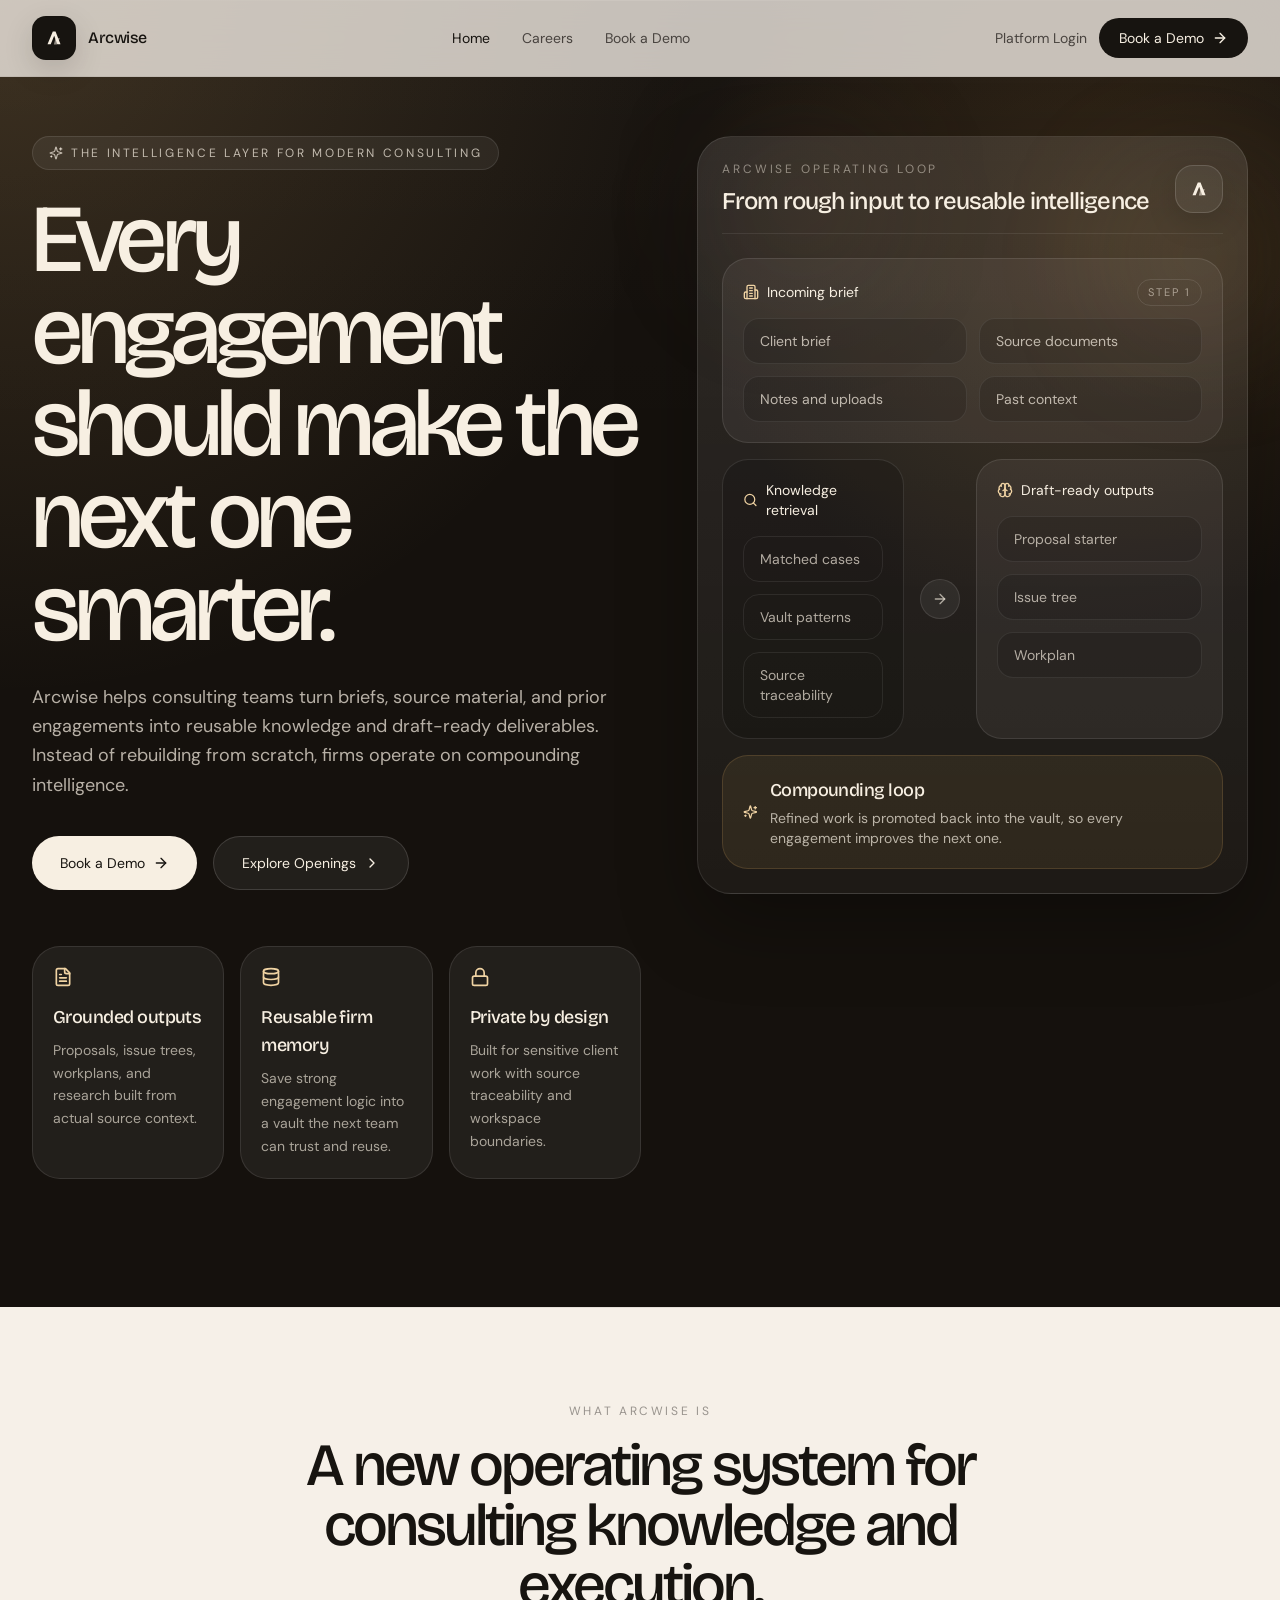
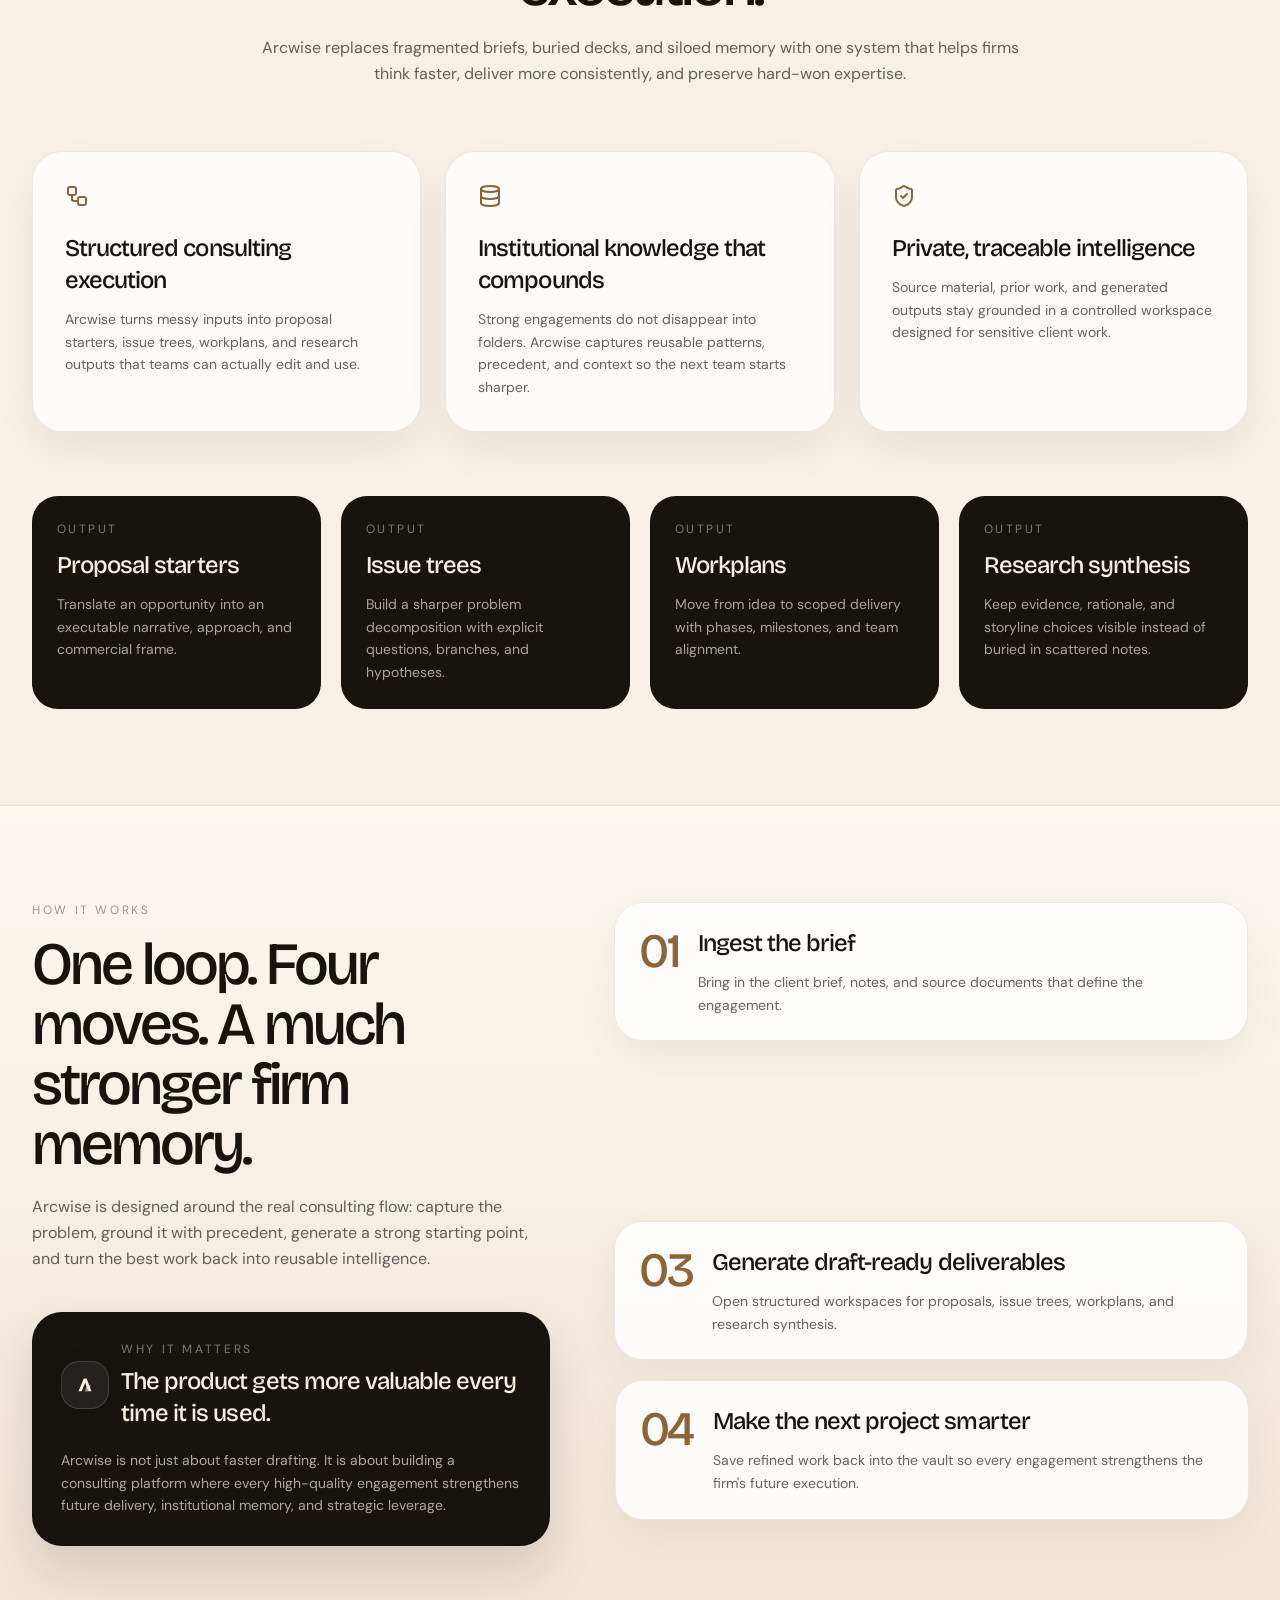
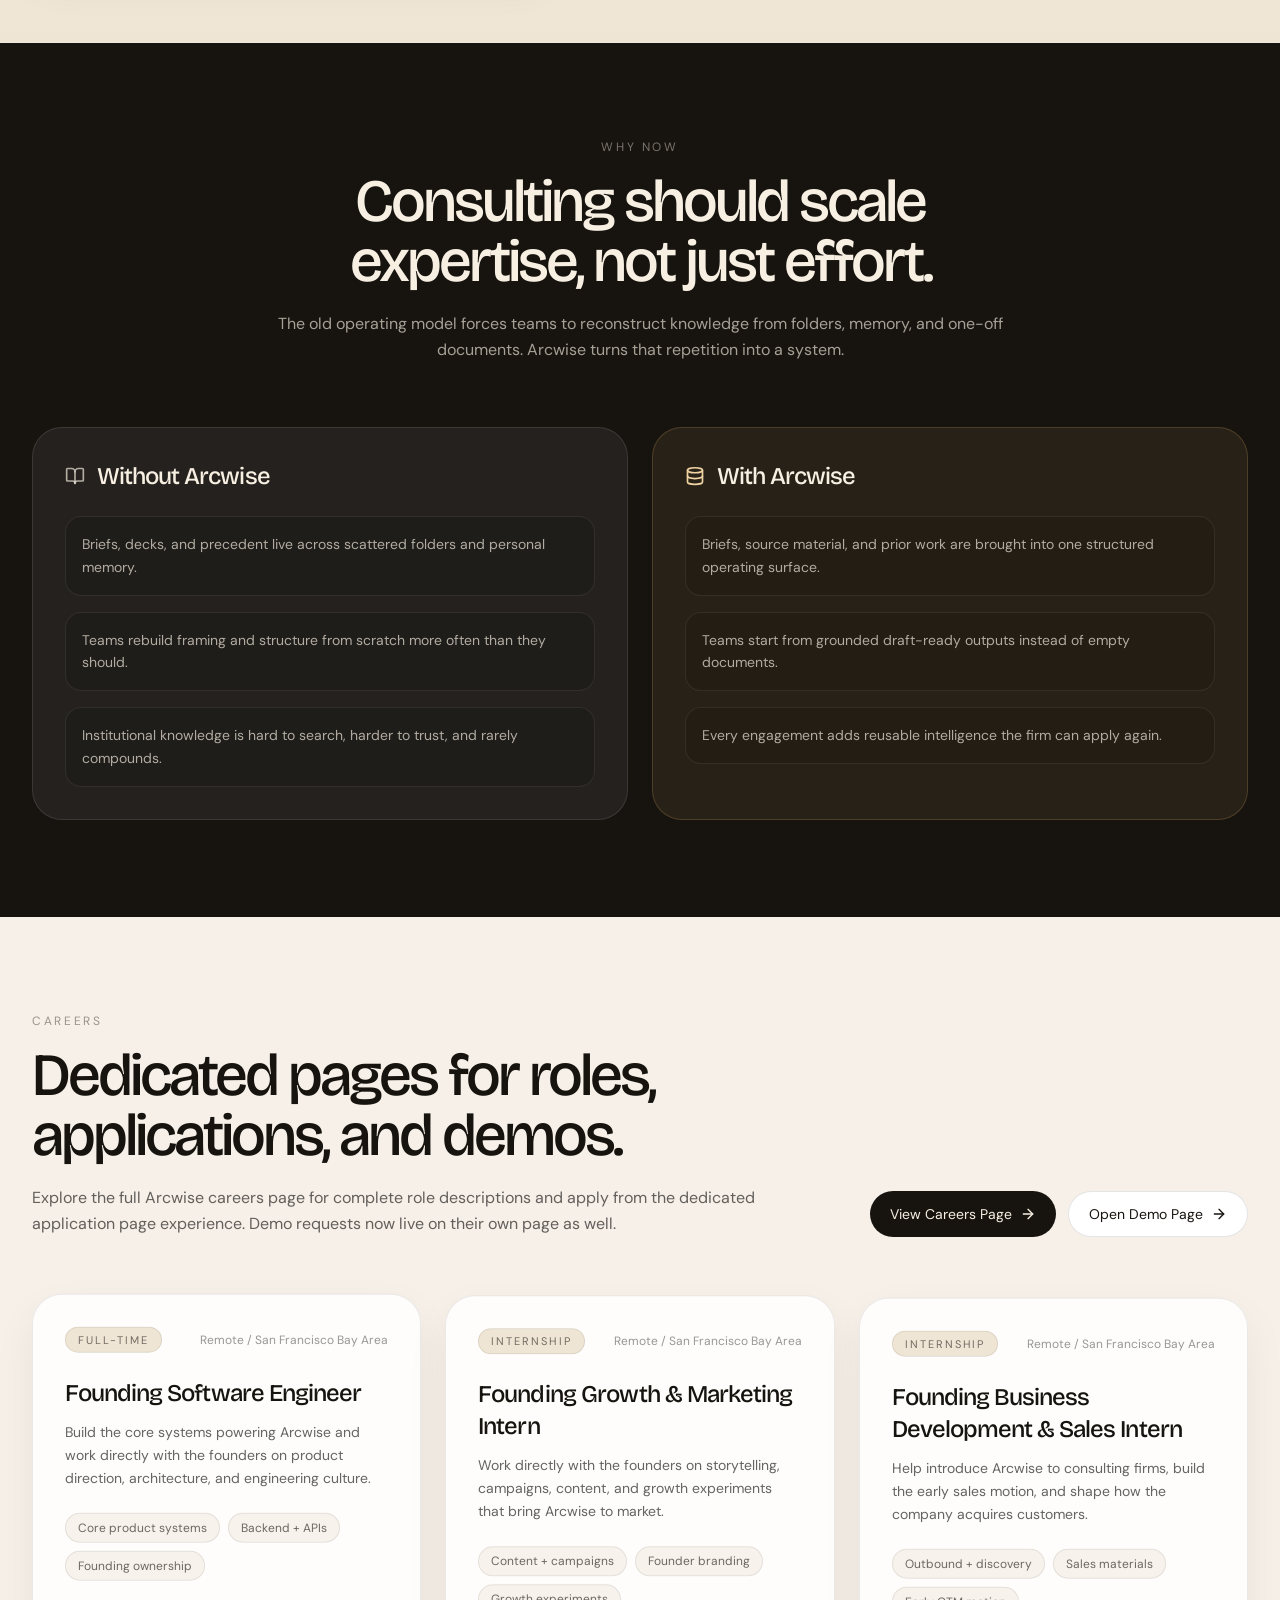
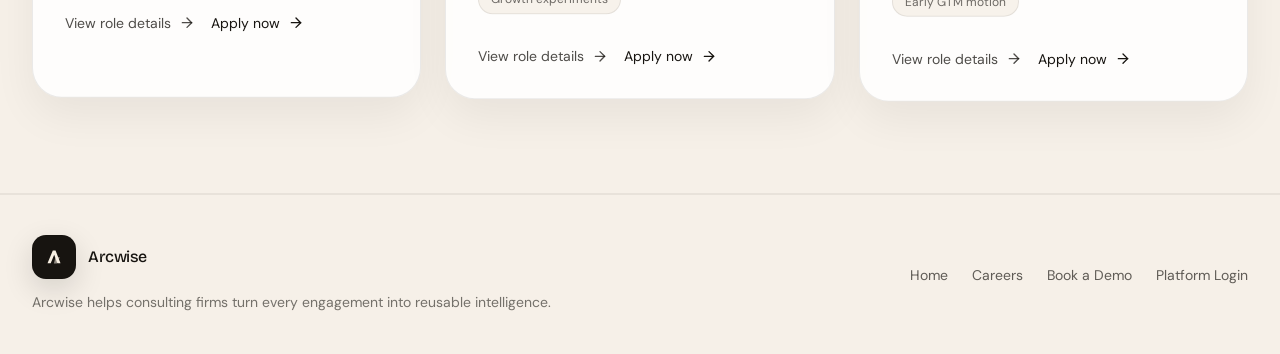
==== commit 5492d8ab: "Split Arcwise public site into separate pages" ====
--- a/index.html
+++ b/index.html
@@ -11,8 +11,8 @@
       />
       <link rel="icon" type="image/svg+xml" href="/arcwise-favicon.svg" />
       <style>html, body { height: 100%; margin: 0; } #root { height: 100%; }</style>
-      <script type="module" crossorigin src="/assets/index-COudQhm3.js"></script>
-      <link rel="stylesheet" crossorigin href="/assets/index-CLkFRTA1.css">
+      <script type="module" crossorigin src="/assets/index-j17LmCxk.js"></script>
+      <link rel="stylesheet" crossorigin href="/assets/index-BGWbY2nE.css">
     </head>
 
     <body>
--- a/assets/index-BGWbY2nE.css
+++ b/assets/index-BGWbY2nE.css
@@ -0,0 +1 @@
+@import"https://fonts.googleapis.com/css2?family=Bricolage+Grotesque:opsz,wght@12..96,300;12..96,400;12..96,500;12..96,600;12..96,700&family=DM+Sans:opsz,wght@9..40,300;9..40,400;9..40,500;9..40,600&display=swap";/*! tailwindcss v4.1.12 | MIT License | https://tailwindcss.com */@layer properties{@supports (((-webkit-hyphens:none)) and (not (margin-trim:inline))) or ((-moz-orient:inline) and (not (color:rgb(from red r g b)))){*,:before,:after,::backdrop{--tw-translate-x:0;--tw-translate-y:0;--tw-translate-z:0;--tw-rotate-x:initial;--tw-rotate-y:initial;--tw-rotate-z:initial;--tw-skew-x:initial;--tw-skew-y:initial;--tw-space-y-reverse:0;--tw-space-x-reverse:0;--tw-border-style:solid;--tw-gradient-position:initial;--tw-gradient-from:#0000;--tw-gradient-via:#0000;--tw-gradient-to:#0000;--tw-gradient-stops:initial;--tw-gradient-via-stops:initial;--tw-gradient-from-position:0%;--tw-gradient-via-position:50%;--tw-gradient-to-position:100%;--tw-leading:initial;--tw-font-weight:initial;--tw-tracking:initial;--tw-ordinal:initial;--tw-slashed-zero:initial;--tw-numeric-figure:initial;--tw-numeric-spacing:initial;--tw-numeric-fraction:initial;--tw-shadow:0 0 #0000;--tw-shadow-color:initial;--tw-shadow-alpha:100%;--tw-inset-shadow:0 0 #0000;--tw-inset-shadow-color:initial;--tw-inset-shadow-alpha:100%;--tw-ring-color:initial;--tw-ring-shadow:0 0 #0000;--tw-inset-ring-color:initial;--tw-inset-ring-shadow:0 0 #0000;--tw-ring-inset:initial;--tw-ring-offset-width:0px;--tw-ring-offset-color:#fff;--tw-ring-offset-shadow:0 0 #0000;--tw-outline-style:solid;--tw-blur:initial;--tw-brightness:initial;--tw-contrast:initial;--tw-grayscale:initial;--tw-hue-rotate:initial;--tw-invert:initial;--tw-opacity:initial;--tw-saturate:initial;--tw-sepia:initial;--tw-drop-shadow:initial;--tw-drop-shadow-color:initial;--tw-drop-shadow-alpha:100%;--tw-drop-shadow-size:initial;--tw-backdrop-blur:initial;--tw-backdrop-brightness:initial;--tw-backdrop-contrast:initial;--tw-backdrop-grayscale:initial;--tw-backdrop-hue-rotate:initial;--tw-backdrop-invert:initial;--tw-backdrop-opacity:initial;--tw-backdrop-saturate:initial;--tw-backdrop-sepia:initial;--tw-duration:initial;--tw-ease:initial;--tw-content:"";--tw-animation-delay:0s;--tw-animation-direction:normal;--tw-animation-duration:initial;--tw-animation-fill-mode:none;--tw-animation-iteration-count:1;--tw-enter-blur:0;--tw-enter-opacity:1;--tw-enter-rotate:0;--tw-enter-scale:1;--tw-enter-translate-x:0;--tw-enter-translate-y:0;--tw-exit-blur:0;--tw-exit-opacity:1;--tw-exit-rotate:0;--tw-exit-scale:1;--tw-exit-translate-x:0;--tw-exit-translate-y:0}}}@layer theme{:root,:host{--font-sans:ui-sans-serif,system-ui,sans-serif,"Apple Color Emoji","Segoe UI Emoji","Segoe UI Symbol","Noto Color Emoji";--font-mono:ui-monospace,SFMono-Regular,Menlo,Monaco,Consolas,"Liberation Mono","Courier New",monospace;--color-red-50:oklch(97.1% .013 17.38);--color-red-200:oklch(88.5% .062 18.334);--color-red-700:oklch(50.5% .213 27.518);--color-red-800:oklch(44.4% .177 26.899);--color-amber-50:oklch(98.7% .022 95.277);--color-amber-100:oklch(96.2% .059 95.617);--color-amber-600:oklch(66.6% .179 58.318);--color-amber-700:oklch(55.5% .163 48.998);--color-emerald-50:oklch(97.9% .021 166.113);--color-emerald-100:oklch(95% .052 163.051);--color-emerald-600:oklch(59.6% .145 163.225);--color-emerald-700:oklch(50.8% .118 165.612);--color-cyan-100:oklch(95.6% .045 203.388);--color-cyan-700:oklch(52% .105 223.128);--color-indigo-50:oklch(96.2% .018 272.314);--color-indigo-100:oklch(93% .034 272.788);--color-indigo-700:oklch(45.7% .24 277.023);--color-violet-100:oklch(94.3% .029 294.588);--color-violet-700:oklch(49.1% .27 292.581);--color-rose-50:oklch(96.9% .015 12.422);--color-rose-100:oklch(94.1% .03 12.58);--color-rose-200:oklch(89.2% .058 10.001);--color-rose-300:oklch(81% .117 11.638);--color-rose-600:oklch(58.6% .253 17.585);--color-rose-700:oklch(51.4% .222 16.935);--color-gray-50:oklch(98.5% .002 247.839);--color-gray-100:oklch(96.7% .003 264.542);--color-gray-200:oklch(92.8% .006 264.531);--color-gray-600:oklch(44.6% .03 256.802);--color-black:#000;--color-white:#fff;--spacing:.25rem;--container-sm:24rem;--container-md:28rem;--container-lg:32rem;--container-xl:36rem;--container-2xl:42rem;--container-3xl:48rem;--container-4xl:56rem;--container-5xl:64rem;--container-6xl:72rem;--container-7xl:80rem;--text-xs:.75rem;--text-xs--line-height:calc(1/.75);--text-sm:.875rem;--text-sm--line-height:calc(1.25/.875);--text-base:1rem;--text-base--line-height: 1.5 ;--text-lg:1.125rem;--text-lg--line-height:calc(1.75/1.125);--text-xl:1.25rem;--text-xl--line-height:calc(1.75/1.25);--text-2xl:1.5rem;--text-2xl--line-height:calc(2/1.5);--text-3xl:1.875rem;--text-3xl--line-height: 1.2 ;--text-4xl:2.25rem;--text-4xl--line-height:calc(2.5/2.25);--text-5xl:3rem;--text-5xl--line-height:1;--text-6xl:3.75rem;--text-6xl--line-height:1;--text-8xl:6rem;--text-8xl--line-height:1;--font-weight-normal:400;--font-weight-medium:500;--font-weight-semibold:600;--tracking-tight:-.025em;--tracking-wider:.05em;--tracking-widest:.1em;--leading-relaxed:1.625;--radius-xs:.125rem;--radius-2xl:1rem;--ease-in-out:cubic-bezier(.4,0,.2,1);--animate-spin:spin 1s linear infinite;--animate-pulse:pulse 2s cubic-bezier(.4,0,.6,1)infinite;--blur-sm:8px;--blur-xl:24px;--blur-3xl:64px;--aspect-video:16/9;--default-transition-duration:.15s;--default-transition-timing-function:cubic-bezier(.4,0,.2,1);--default-font-family:var(--font-sans);--default-mono-font-family:var(--font-mono);--color-border:var(--border)}}@layer base{*,:after,:before,::backdrop{box-sizing:border-box;border:0 solid;margin:0;padding:0}::file-selector-button{box-sizing:border-box;border:0 solid;margin:0;padding:0}html,:host{-webkit-text-size-adjust:100%;-moz-tab-size:4;tab-size:4;line-height:1.5;font-family:var(--default-font-family,ui-sans-serif,system-ui,sans-serif,"Apple Color Emoji","Segoe UI Emoji","Segoe UI Symbol","Noto Color Emoji");font-feature-settings:var(--default-font-feature-settings,normal);font-variation-settings:var(--default-font-variation-settings,normal);-webkit-tap-highlight-color:transparent}hr{height:0;color:inherit;border-top-width:1px}abbr:where([title]){-webkit-text-decoration:underline dotted;text-decoration:underline dotted}h1,h2,h3,h4,h5,h6{font-size:inherit;font-weight:inherit}a{color:inherit;-webkit-text-decoration:inherit;text-decoration:inherit}b,strong{font-weight:bolder}code,kbd,samp,pre{font-family:var(--default-mono-font-family,ui-monospace,SFMono-Regular,Menlo,Monaco,Consolas,"Liberation Mono","Courier New",monospace);font-feature-settings:var(--default-mono-font-feature-settings,normal);font-variation-settings:var(--default-mono-font-variation-settings,normal);font-size:1em}small{font-size:80%}sub,sup{vertical-align:baseline;font-size:75%;line-height:0;position:relative}sub{bottom:-.25em}sup{top:-.5em}table{text-indent:0;border-color:inherit;border-collapse:collapse}:-moz-focusring{outline:auto}progress{vertical-align:baseline}summary{display:list-item}ol,ul,menu{list-style:none}img,svg,video,canvas,audio,iframe,embed,object{vertical-align:middle;display:block}img,video{max-width:100%;height:auto}button,input,select,optgroup,textarea{font:inherit;font-feature-settings:inherit;font-variation-settings:inherit;letter-spacing:inherit;color:inherit;opacity:1;background-color:#0000;border-radius:0}::file-selector-button{font:inherit;font-feature-settings:inherit;font-variation-settings:inherit;letter-spacing:inherit;color:inherit;opacity:1;background-color:#0000;border-radius:0}:where(select:is([multiple],[size])) optgroup{font-weight:bolder}:where(select:is([multiple],[size])) optgroup option{padding-inline-start:20px}::file-selector-button{margin-inline-end:4px}::placeholder{opacity:1}@supports (not ((-webkit-appearance:-apple-pay-button))) or (contain-intrinsic-size:1px){::placeholder{color:currentColor}@supports (color:color-mix(in lab,red,red)){::placeholder{color:color-mix(in oklab,currentcolor 50%,transparent)}}}textarea{resize:vertical}::-webkit-search-decoration{-webkit-appearance:none}::-webkit-date-and-time-value{min-height:1lh;text-align:inherit}::-webkit-datetime-edit{display:inline-flex}::-webkit-datetime-edit-fields-wrapper{padding:0}::-webkit-datetime-edit{padding-block:0}::-webkit-datetime-edit-year-field{padding-block:0}::-webkit-datetime-edit-month-field{padding-block:0}::-webkit-datetime-edit-day-field{padding-block:0}::-webkit-datetime-edit-hour-field{padding-block:0}::-webkit-datetime-edit-minute-field{padding-block:0}::-webkit-datetime-edit-second-field{padding-block:0}::-webkit-datetime-edit-millisecond-field{padding-block:0}::-webkit-datetime-edit-meridiem-field{padding-block:0}::-webkit-calendar-picker-indicator{line-height:1}:-moz-ui-invalid{box-shadow:none}button,input:where([type=button],[type=reset],[type=submit]){-webkit-appearance:button;-moz-appearance:button;appearance:button}::file-selector-button{-webkit-appearance:button;-moz-appearance:button;appearance:button}::-webkit-inner-spin-button{height:auto}::-webkit-outer-spin-button{height:auto}[hidden]:where(:not([hidden=until-found])){display:none!important}*{border-color:var(--border);outline-color:var(--ring)}@supports (color:color-mix(in lab,red,red)){*{outline-color:color-mix(in oklab,var(--ring)50%,transparent)}}body{background-color:var(--background);color:var(--foreground);font-family:var(--font-body);-webkit-font-smoothing:antialiased;-moz-osx-font-smoothing:grayscale}html{font-size:var(--font-size);scroll-behavior:smooth}h1{font-size:var(--text-2xl);font-weight:var(--font-weight-medium);line-height:1.5}h2{font-size:var(--text-xl);font-weight:var(--font-weight-medium);line-height:1.5}h3{font-size:var(--text-lg);font-weight:var(--font-weight-medium);line-height:1.5}h4,label,button{font-size:var(--text-base);font-weight:var(--font-weight-medium);line-height:1.5}input{font-size:var(--text-base);font-weight:var(--font-weight-normal);line-height:1.5}}@layer components;@layer utilities{.\@container\/card-header{container:card-header/inline-size}.pointer-events-none{pointer-events:none}.invisible{visibility:hidden}.visible{visibility:visible}.sr-only{clip:rect(0,0,0,0);white-space:nowrap;border-width:0;width:1px;height:1px;margin:-1px;padding:0;position:absolute;overflow:hidden}.absolute{position:absolute}.fixed{position:fixed}.relative{position:relative}.sticky{position:sticky}.inset-0{inset:calc(var(--spacing)*0)}.inset-x-0{inset-inline:calc(var(--spacing)*0)}.inset-y-0{inset-block:calc(var(--spacing)*0)}.-top-12{top:calc(var(--spacing)*-12)}.top-0{top:calc(var(--spacing)*0)}.top-1\.5{top:calc(var(--spacing)*1.5)}.top-1\/2{top:50%}.top-3\.5{top:calc(var(--spacing)*3.5)}.top-4{top:calc(var(--spacing)*4)}.top-6{top:calc(var(--spacing)*6)}.top-8{top:calc(var(--spacing)*8)}.top-10{top:calc(var(--spacing)*10)}.top-14{top:calc(var(--spacing)*14)}.top-\[1px\]{top:1px}.top-\[50\%\]{top:50%}.top-\[60\%\]{top:60%}.top-full{top:100%}.-right-8{right:calc(var(--spacing)*-8)}.-right-12{right:calc(var(--spacing)*-12)}.right-0{right:calc(var(--spacing)*0)}.right-1{right:calc(var(--spacing)*1)}.right-2{right:calc(var(--spacing)*2)}.right-3{right:calc(var(--spacing)*3)}.right-4{right:calc(var(--spacing)*4)}.-bottom-12{bottom:calc(var(--spacing)*-12)}.bottom-0{bottom:calc(var(--spacing)*0)}.-left-12{left:calc(var(--spacing)*-12)}.left-0{left:calc(var(--spacing)*0)}.left-1{left:calc(var(--spacing)*1)}.left-1\/2{left:50%}.left-2{left:calc(var(--spacing)*2)}.left-3{left:calc(var(--spacing)*3)}.left-6{left:calc(var(--spacing)*6)}.left-8{left:calc(var(--spacing)*8)}.left-\[50\%\]{left:50%}.isolate{isolation:isolate}.z-10{z-index:10}.z-20{z-index:20}.z-50{z-index:50}.z-\[1\]{z-index:1}.col-span-1{grid-column:span 1/span 1}.col-span-2{grid-column:span 2/span 2}.col-span-3{grid-column:span 3/span 3}.col-span-4{grid-column:span 4/span 4}.col-start-2{grid-column-start:2}.row-span-2{grid-row:span 2/span 2}.row-start-1{grid-row-start:1}.-mx-1{margin-inline:calc(var(--spacing)*-1)}.mx-2{margin-inline:calc(var(--spacing)*2)}.mx-3\.5{margin-inline:calc(var(--spacing)*3.5)}.mx-auto{margin-inline:auto}.my-0\.5{margin-block:calc(var(--spacing)*.5)}.my-1{margin-block:calc(var(--spacing)*1)}.-mt-4{margin-top:calc(var(--spacing)*-4)}.mt-0\.5{margin-top:calc(var(--spacing)*.5)}.mt-1{margin-top:calc(var(--spacing)*1)}.mt-1\.5{margin-top:calc(var(--spacing)*1.5)}.mt-2{margin-top:calc(var(--spacing)*2)}.mt-3{margin-top:calc(var(--spacing)*3)}.mt-4{margin-top:calc(var(--spacing)*4)}.mt-5{margin-top:calc(var(--spacing)*5)}.mt-6{margin-top:calc(var(--spacing)*6)}.mt-7{margin-top:calc(var(--spacing)*7)}.mt-8{margin-top:calc(var(--spacing)*8)}.mt-9{margin-top:calc(var(--spacing)*9)}.mt-10{margin-top:calc(var(--spacing)*10)}.mt-12{margin-top:calc(var(--spacing)*12)}.mt-14{margin-top:calc(var(--spacing)*14)}.mt-16{margin-top:calc(var(--spacing)*16)}.mt-auto{margin-top:auto}.mr-1{margin-right:calc(var(--spacing)*1)}.mr-3{margin-right:calc(var(--spacing)*3)}.mb-1{margin-bottom:calc(var(--spacing)*1)}.mb-1\.5{margin-bottom:calc(var(--spacing)*1.5)}.mb-2{margin-bottom:calc(var(--spacing)*2)}.mb-3{margin-bottom:calc(var(--spacing)*3)}.mb-4{margin-bottom:calc(var(--spacing)*4)}.mb-5{margin-bottom:calc(var(--spacing)*5)}.mb-6{margin-bottom:calc(var(--spacing)*6)}.mb-8{margin-bottom:calc(var(--spacing)*8)}.mb-12{margin-bottom:calc(var(--spacing)*12)}.-ml-4{margin-left:calc(var(--spacing)*-4)}.ml-1{margin-left:calc(var(--spacing)*1)}.ml-auto{margin-left:auto}.line-clamp-1{-webkit-line-clamp:1;-webkit-box-orient:vertical;display:-webkit-box;overflow:hidden}.block{display:block}.contents{display:contents}.flex{display:flex}.grid{display:grid}.hidden{display:none}.inline-block{display:inline-block}.inline-flex{display:inline-flex}.table{display:table}.table-caption{display:table-caption}.table-cell{display:table-cell}.table-row{display:table-row}.field-sizing-content{field-sizing:content}.aspect-\[16\/9\]{aspect-ratio:16/9}.aspect-square{aspect-ratio:1}.aspect-video{aspect-ratio:var(--aspect-video)}.size-2{width:calc(var(--spacing)*2);height:calc(var(--spacing)*2)}.size-2\.5{width:calc(var(--spacing)*2.5);height:calc(var(--spacing)*2.5)}.size-3{width:calc(var(--spacing)*3);height:calc(var(--spacing)*3)}.size-3\.5{width:calc(var(--spacing)*3.5);height:calc(var(--spacing)*3.5)}.size-4{width:calc(var(--spacing)*4);height:calc(var(--spacing)*4)}.size-7{width:calc(var(--spacing)*7);height:calc(var(--spacing)*7)}.size-8{width:calc(var(--spacing)*8);height:calc(var(--spacing)*8)}.size-9{width:calc(var(--spacing)*9);height:calc(var(--spacing)*9)}.size-10{width:calc(var(--spacing)*10);height:calc(var(--spacing)*10)}.size-full{width:100%;height:100%}.h-1{height:calc(var(--spacing)*1)}.h-1\.5{height:calc(var(--spacing)*1.5)}.h-2{height:calc(var(--spacing)*2)}.h-2\.5{height:calc(var(--spacing)*2.5)}.h-3{height:calc(var(--spacing)*3)}.h-3\.5{height:calc(var(--spacing)*3.5)}.h-4{height:calc(var(--spacing)*4)}.h-5{height:calc(var(--spacing)*5)}.h-6{height:calc(var(--spacing)*6)}.h-7{height:calc(var(--spacing)*7)}.h-8{height:calc(var(--spacing)*8)}.h-9{height:calc(var(--spacing)*9)}.h-10{height:calc(var(--spacing)*10)}.h-11{height:calc(var(--spacing)*11)}.h-12{height:calc(var(--spacing)*12)}.h-16{height:calc(var(--spacing)*16)}.h-24{height:calc(var(--spacing)*24)}.h-36{height:calc(var(--spacing)*36)}.h-40{height:calc(var(--spacing)*40)}.h-\[1\.15rem\]{height:1.15rem}.h-\[260px\]{height:260px}.h-\[340px\]{height:340px}.h-\[360px\]{height:360px}.h-\[calc\(100\%-1px\)\]{height:calc(100% - 1px)}.h-\[var\(--radix-navigation-menu-viewport-height\)\]{height:var(--radix-navigation-menu-viewport-height)}.h-\[var\(--radix-select-trigger-height\)\]{height:var(--radix-select-trigger-height)}.h-auto{height:auto}.h-full{height:100%}.h-px{height:1px}.h-screen{height:100vh}.h-svh{height:100svh}.max-h-\(--radix-context-menu-content-available-height\){max-height:var(--radix-context-menu-content-available-height)}.max-h-\(--radix-dropdown-menu-content-available-height\){max-height:var(--radix-dropdown-menu-content-available-height)}.max-h-\(--radix-select-content-available-height\){max-height:var(--radix-select-content-available-height)}.max-h-\[85vh\]{max-height:85vh}.max-h-\[260px\]{max-height:260px}.max-h-\[300px\]{max-height:300px}.min-h-0{min-height:calc(var(--spacing)*0)}.min-h-4{min-height:calc(var(--spacing)*4)}.min-h-16{min-height:calc(var(--spacing)*16)}.min-h-\[240px\]{min-height:240px}.min-h-\[400px\]{min-height:400px}.min-h-\[500px\]{min-height:500px}.min-h-\[calc\(100vh-220px\)\]{min-height:calc(100vh - 220px)}.min-h-screen{min-height:100vh}.min-h-svh{min-height:100svh}.w-\(--sidebar-width\){width:var(--sidebar-width)}.w-0{width:calc(var(--spacing)*0)}.w-1{width:calc(var(--spacing)*1)}.w-1\.5{width:calc(var(--spacing)*1.5)}.w-1\/2{width:50%}.w-1\/3{width:33.3333%}.w-2{width:calc(var(--spacing)*2)}.w-2\.5{width:calc(var(--spacing)*2.5)}.w-3{width:calc(var(--spacing)*3)}.w-3\.5{width:calc(var(--spacing)*3.5)}.w-3\/4{width:75%}.w-4{width:calc(var(--spacing)*4)}.w-5{width:calc(var(--spacing)*5)}.w-5\/6{width:83.3333%}.w-6{width:calc(var(--spacing)*6)}.w-7{width:calc(var(--spacing)*7)}.w-8{width:calc(var(--spacing)*8)}.w-9{width:calc(var(--spacing)*9)}.w-10{width:calc(var(--spacing)*10)}.w-11{width:calc(var(--spacing)*11)}.w-12{width:calc(var(--spacing)*12)}.w-16{width:calc(var(--spacing)*16)}.w-32{width:calc(var(--spacing)*32)}.w-36{width:calc(var(--spacing)*36)}.w-40{width:calc(var(--spacing)*40)}.w-64{width:calc(var(--spacing)*64)}.w-72{width:calc(var(--spacing)*72)}.w-\[100px\]{width:100px}.w-\[250px\]{width:250px}.w-\[280px\]{width:280px}.w-auto{width:auto}.w-fit{width:fit-content}.w-full{width:100%}.w-max{width:max-content}.w-px{width:1px}.max-w-\(--skeleton-width\){max-width:var(--skeleton-width)}.max-w-2xl{max-width:var(--container-2xl)}.max-w-3xl{max-width:var(--container-3xl)}.max-w-4xl{max-width:var(--container-4xl)}.max-w-5xl{max-width:var(--container-5xl)}.max-w-6xl{max-width:var(--container-6xl)}.max-w-7xl{max-width:var(--container-7xl)}.max-w-\[400px\]{max-width:400px}.max-w-\[1600px\]{max-width:1600px}.max-w-\[calc\(100\%-2rem\)\]{max-width:calc(100% - 2rem)}.max-w-lg{max-width:var(--container-lg)}.max-w-max{max-width:max-content}.max-w-md{max-width:var(--container-md)}.max-w-xl{max-width:var(--container-xl)}.min-w-0{min-width:calc(var(--spacing)*0)}.min-w-5{min-width:calc(var(--spacing)*5)}.min-w-8{min-width:calc(var(--spacing)*8)}.min-w-9{min-width:calc(var(--spacing)*9)}.min-w-10{min-width:calc(var(--spacing)*10)}.min-w-52{min-width:calc(var(--spacing)*52)}.min-w-\[8rem\]{min-width:8rem}.min-w-\[12rem\]{min-width:12rem}.min-w-\[340px\]{min-width:340px}.min-w-\[720px\]{min-width:720px}.min-w-\[var\(--radix-select-trigger-width\)\]{min-width:var(--radix-select-trigger-width)}.flex-1{flex:1}.flex-shrink-0,.shrink-0{flex-shrink:0}.grow{flex-grow:1}.grow-0{flex-grow:0}.basis-full{flex-basis:100%}.caption-bottom{caption-side:bottom}.border-collapse{border-collapse:collapse}.origin-\(--radix-context-menu-content-transform-origin\){transform-origin:var(--radix-context-menu-content-transform-origin)}.origin-\(--radix-dropdown-menu-content-transform-origin\){transform-origin:var(--radix-dropdown-menu-content-transform-origin)}.origin-\(--radix-hover-card-content-transform-origin\){transform-origin:var(--radix-hover-card-content-transform-origin)}.origin-\(--radix-menubar-content-transform-origin\){transform-origin:var(--radix-menubar-content-transform-origin)}.origin-\(--radix-popover-content-transform-origin\){transform-origin:var(--radix-popover-content-transform-origin)}.origin-\(--radix-select-content-transform-origin\){transform-origin:var(--radix-select-content-transform-origin)}.origin-\(--radix-tooltip-content-transform-origin\){transform-origin:var(--radix-tooltip-content-transform-origin)}.-translate-x-1\/2{--tw-translate-x: -50% ;translate:var(--tw-translate-x)var(--tw-translate-y)}.-translate-x-px{--tw-translate-x:-1px;translate:var(--tw-translate-x)var(--tw-translate-y)}.translate-x-\[-50\%\]{--tw-translate-x:-50%;translate:var(--tw-translate-x)var(--tw-translate-y)}.translate-x-px{--tw-translate-x:1px;translate:var(--tw-translate-x)var(--tw-translate-y)}.-translate-y-1\/2{--tw-translate-y: -50% ;translate:var(--tw-translate-x)var(--tw-translate-y)}.translate-y-0\.5{--tw-translate-y:calc(var(--spacing)*.5);translate:var(--tw-translate-x)var(--tw-translate-y)}.translate-y-\[-50\%\]{--tw-translate-y:-50%;translate:var(--tw-translate-x)var(--tw-translate-y)}.translate-y-\[calc\(-50\%_-_2px\)\]{--tw-translate-y: calc(-50% - 2px) ;translate:var(--tw-translate-x)var(--tw-translate-y)}.rotate-45{rotate:45deg}.rotate-90{rotate:90deg}.transform{transform:var(--tw-rotate-x,)var(--tw-rotate-y,)var(--tw-rotate-z,)var(--tw-skew-x,)var(--tw-skew-y,)}.animate-caret-blink{animation:1.25s ease-out infinite caret-blink}.animate-in{animation:enter var(--tw-animation-duration,var(--tw-duration,.15s))var(--tw-ease,ease)var(--tw-animation-delay,0s)var(--tw-animation-iteration-count,1)var(--tw-animation-direction,normal)var(--tw-animation-fill-mode,none)}.animate-pulse{animation:var(--animate-pulse)}.animate-spin{animation:var(--animate-spin)}.cursor-default{cursor:default}.cursor-not-allowed{cursor:not-allowed}.cursor-pointer{cursor:pointer}.touch-none{touch-action:none}.resize-none{resize:none}.scroll-my-1{scroll-margin-block:calc(var(--spacing)*1)}.scroll-py-1{scroll-padding-block:calc(var(--spacing)*1)}.list-none{list-style-type:none}.appearance-none{-webkit-appearance:none;-moz-appearance:none;appearance:none}.auto-rows-min{grid-auto-rows:min-content}.grid-cols-2{grid-template-columns:repeat(2,minmax(0,1fr))}.grid-cols-3{grid-template-columns:repeat(3,minmax(0,1fr))}.grid-cols-4{grid-template-columns:repeat(4,minmax(0,1fr))}.grid-cols-12{grid-template-columns:repeat(12,minmax(0,1fr))}.grid-cols-\[0_1fr\]{grid-template-columns:0 1fr}.grid-rows-\[auto_auto\]{grid-template-rows:auto auto}.flex-col{flex-direction:column}.flex-col-reverse{flex-direction:column-reverse}.flex-row{flex-direction:row}.flex-wrap{flex-wrap:wrap}.items-baseline{align-items:baseline}.items-center{align-items:center}.items-end{align-items:flex-end}.items-start{align-items:flex-start}.items-stretch{align-items:stretch}.justify-between{justify-content:space-between}.justify-center{justify-content:center}.justify-end{justify-content:flex-end}.justify-items-start{justify-items:start}.gap-0{gap:calc(var(--spacing)*0)}.gap-1{gap:calc(var(--spacing)*1)}.gap-1\.5{gap:calc(var(--spacing)*1.5)}.gap-2{gap:calc(var(--spacing)*2)}.gap-3{gap:calc(var(--spacing)*3)}.gap-4{gap:calc(var(--spacing)*4)}.gap-5{gap:calc(var(--spacing)*5)}.gap-6{gap:calc(var(--spacing)*6)}.gap-8{gap:calc(var(--spacing)*8)}.gap-12{gap:calc(var(--spacing)*12)}.gap-14{gap:calc(var(--spacing)*14)}.gap-16{gap:calc(var(--spacing)*16)}:where(.space-y-1>:not(:last-child)){--tw-space-y-reverse:0;margin-block-start:calc(calc(var(--spacing)*1)*var(--tw-space-y-reverse));margin-block-end:calc(calc(var(--spacing)*1)*calc(1 - var(--tw-space-y-reverse)))}:where(.space-y-1\.5>:not(:last-child)){--tw-space-y-reverse:0;margin-block-start:calc(calc(var(--spacing)*1.5)*var(--tw-space-y-reverse));margin-block-end:calc(calc(var(--spacing)*1.5)*calc(1 - var(--tw-space-y-reverse)))}:where(.space-y-2>:not(:last-child)){--tw-space-y-reverse:0;margin-block-start:calc(calc(var(--spacing)*2)*var(--tw-space-y-reverse));margin-block-end:calc(calc(var(--spacing)*2)*calc(1 - var(--tw-space-y-reverse)))}:where(.space-y-2\.5>:not(:last-child)){--tw-space-y-reverse:0;margin-block-start:calc(calc(var(--spacing)*2.5)*var(--tw-space-y-reverse));margin-block-end:calc(calc(var(--spacing)*2.5)*calc(1 - var(--tw-space-y-reverse)))}:where(.space-y-3>:not(:last-child)){--tw-space-y-reverse:0;margin-block-start:calc(calc(var(--spacing)*3)*var(--tw-space-y-reverse));margin-block-end:calc(calc(var(--spacing)*3)*calc(1 - var(--tw-space-y-reverse)))}:where(.space-y-4>:not(:last-child)){--tw-space-y-reverse:0;margin-block-start:calc(calc(var(--spacing)*4)*var(--tw-space-y-reverse));margin-block-end:calc(calc(var(--spacing)*4)*calc(1 - var(--tw-space-y-reverse)))}:where(.space-y-5>:not(:last-child)){--tw-space-y-reverse:0;margin-block-start:calc(calc(var(--spacing)*5)*var(--tw-space-y-reverse));margin-block-end:calc(calc(var(--spacing)*5)*calc(1 - var(--tw-space-y-reverse)))}:where(.space-y-6>:not(:last-child)){--tw-space-y-reverse:0;margin-block-start:calc(calc(var(--spacing)*6)*var(--tw-space-y-reverse));margin-block-end:calc(calc(var(--spacing)*6)*calc(1 - var(--tw-space-y-reverse)))}:where(.space-y-8>:not(:last-child)){--tw-space-y-reverse:0;margin-block-start:calc(calc(var(--spacing)*8)*var(--tw-space-y-reverse));margin-block-end:calc(calc(var(--spacing)*8)*calc(1 - var(--tw-space-y-reverse)))}:where(.space-y-10>:not(:last-child)){--tw-space-y-reverse:0;margin-block-start:calc(calc(var(--spacing)*10)*var(--tw-space-y-reverse));margin-block-end:calc(calc(var(--spacing)*10)*calc(1 - var(--tw-space-y-reverse)))}:where(.space-y-12>:not(:last-child)){--tw-space-y-reverse:0;margin-block-start:calc(calc(var(--spacing)*12)*var(--tw-space-y-reverse));margin-block-end:calc(calc(var(--spacing)*12)*calc(1 - var(--tw-space-y-reverse)))}:where(.space-y-16>:not(:last-child)){--tw-space-y-reverse:0;margin-block-start:calc(calc(var(--spacing)*16)*var(--tw-space-y-reverse));margin-block-end:calc(calc(var(--spacing)*16)*calc(1 - var(--tw-space-y-reverse)))}:where(.space-x-1>:not(:last-child)){--tw-space-x-reverse:0;margin-inline-start:calc(calc(var(--spacing)*1)*var(--tw-space-x-reverse));margin-inline-end:calc(calc(var(--spacing)*1)*calc(1 - var(--tw-space-x-reverse)))}.gap-y-0\.5{row-gap:calc(var(--spacing)*.5)}.self-start{align-self:flex-start}.justify-self-end{justify-self:flex-end}.truncate{text-overflow:ellipsis;white-space:nowrap;overflow:hidden}.overflow-auto{overflow:auto}.overflow-hidden{overflow:hidden}.overflow-x-auto{overflow-x:auto}.overflow-x-hidden{overflow-x:hidden}.overflow-y-auto{overflow-y:auto}.rounded{border-radius:.25rem}.rounded-2xl{border-radius:var(--radius-2xl)}.rounded-\[2px\]{border-radius:2px}.rounded-\[4px\]{border-radius:4px}.rounded-\[12px\]{border-radius:12px}.rounded-\[14px\]{border-radius:14px}.rounded-\[18px\]{border-radius:18px}.rounded-\[24px\]{border-radius:24px}.rounded-\[26px\]{border-radius:26px}.rounded-\[28px\]{border-radius:28px}.rounded-\[30px\]{border-radius:30px}.rounded-\[34px\]{border-radius:34px}.rounded-\[inherit\]{border-radius:inherit}.rounded-full{border-radius:3.40282e38px}.rounded-lg{border-radius:var(--radius)}.rounded-md{border-radius:calc(var(--radius) - 2px)}.rounded-none{border-radius:0}.rounded-sm{border-radius:calc(var(--radius) - 4px)}.rounded-xl{border-radius:calc(var(--radius) + 4px)}.rounded-xs{border-radius:var(--radius-xs)}.rounded-tl-sm{border-top-left-radius:calc(var(--radius) - 4px)}.border{border-style:var(--tw-border-style);border-width:1px}.border-2{border-style:var(--tw-border-style);border-width:2px}.border-\[1\.5px\]{border-style:var(--tw-border-style);border-width:1.5px}.border-y{border-block-style:var(--tw-border-style);border-block-width:1px}.border-t{border-top-style:var(--tw-border-style);border-top-width:1px}.border-r{border-right-style:var(--tw-border-style);border-right-width:1px}.border-b{border-bottom-style:var(--tw-border-style);border-bottom-width:1px}.border-l{border-left-style:var(--tw-border-style);border-left-width:1px}.border-l-2{border-left-style:var(--tw-border-style);border-left-width:2px}.border-dashed{--tw-border-style:dashed;border-style:dashed}.border-none{--tw-border-style:none;border-style:none}.border-\(--color-border\){border-color:var(--color-border)}.border-\[\#c79b5c\]\/20{border-color:#c79b5c33}.border-\[\#c79b5c\]\/24{border-color:#c79b5c3d}.border-amber-100{border-color:var(--color-amber-100)}.border-black{border-color:var(--color-black)}.border-black\/5{border-color:#0000000d}@supports (color:color-mix(in lab,red,red)){.border-black\/5{border-color:color-mix(in oklab,var(--color-black)5%,transparent)}}.border-black\/6{border-color:#0000000f}@supports (color:color-mix(in lab,red,red)){.border-black\/6{border-color:color-mix(in oklab,var(--color-black)6%,transparent)}}.border-black\/8{border-color:#00000014}@supports (color:color-mix(in lab,red,red)){.border-black\/8{border-color:color-mix(in oklab,var(--color-black)8%,transparent)}}.border-black\/10{border-color:#0000001a}@supports (color:color-mix(in lab,red,red)){.border-black\/10{border-color:color-mix(in oklab,var(--color-black)10%,transparent)}}.border-black\/12{border-color:#0000001f}@supports (color:color-mix(in lab,red,red)){.border-black\/12{border-color:color-mix(in oklab,var(--color-black)12%,transparent)}}.border-black\/15{border-color:#00000026}@supports (color:color-mix(in lab,red,red)){.border-black\/15{border-color:color-mix(in oklab,var(--color-black)15%,transparent)}}.border-black\/20{border-color:#0003}@supports (color:color-mix(in lab,red,red)){.border-black\/20{border-color:color-mix(in oklab,var(--color-black)20%,transparent)}}.border-black\/30{border-color:#0000004d}@supports (color:color-mix(in lab,red,red)){.border-black\/30{border-color:color-mix(in oklab,var(--color-black)30%,transparent)}}.border-border\/50{border-color:var(--border)}@supports (color:color-mix(in lab,red,red)){.border-border\/50{border-color:color-mix(in oklab,var(--border)50%,transparent)}}.border-emerald-100{border-color:var(--color-emerald-100)}.border-gray-200{border-color:var(--color-gray-200)}.border-indigo-100{border-color:var(--color-indigo-100)}.border-input{border-color:var(--input)}.border-primary{border-color:var(--primary)}.border-red-200{border-color:var(--color-red-200)}.border-red-700{border-color:var(--color-red-700)}.border-red-700\/70{border-color:#bf000fb3}@supports (color:color-mix(in lab,red,red)){.border-red-700\/70{border-color:color-mix(in oklab,var(--color-red-700)70%,transparent)}}.border-rose-300{border-color:var(--color-rose-300)}.border-sidebar-border{border-color:var(--sidebar-border)}.border-transparent{border-color:#0000}.border-white{border-color:var(--color-white)}.border-white\/8{border-color:#ffffff14}@supports (color:color-mix(in lab,red,red)){.border-white\/8{border-color:color-mix(in oklab,var(--color-white)8%,transparent)}}.border-white\/10{border-color:#ffffff1a}@supports (color:color-mix(in lab,red,red)){.border-white\/10{border-color:color-mix(in oklab,var(--color-white)10%,transparent)}}.border-white\/12{border-color:#ffffff1f}@supports (color:color-mix(in lab,red,red)){.border-white\/12{border-color:color-mix(in oklab,var(--color-white)12%,transparent)}}.border-white\/14{border-color:#ffffff24}@supports (color:color-mix(in lab,red,red)){.border-white\/14{border-color:color-mix(in oklab,var(--color-white)14%,transparent)}}.border-white\/15{border-color:#ffffff26}@supports (color:color-mix(in lab,red,red)){.border-white\/15{border-color:color-mix(in oklab,var(--color-white)15%,transparent)}}.border-white\/20{border-color:#fff3}@supports (color:color-mix(in lab,red,red)){.border-white\/20{border-color:color-mix(in oklab,var(--color-white)20%,transparent)}}.border-t-black{border-top-color:var(--color-black)}.border-t-transparent{border-top-color:#0000}.border-t-white{border-top-color:var(--color-white)}.border-l-transparent{border-left-color:#0000}.bg-\(--color-bg\){background-color:var(--color-bg)}.bg-\[\#0a0a0a\]{background-color:#0a0a0a}.bg-\[\#1a1a1a\]{background-color:#1a1a1a}.bg-\[\#1a1713\]{background-color:#1a1713}.bg-\[\#6b6b6b\]{background-color:#6b6b6b}.bg-\[\#15110d\]{background-color:#15110d}.bg-\[\#75512d\]\/18{background-color:#75512d2e}.bg-\[\#171410\]{background-color:#171410}.bg-\[\#bf8f4d\]\/16{background-color:#bf8f4d29}.bg-\[\#c79b5c\]\/10{background-color:#c79b5c1a}.bg-\[\#efe5d4\]{background-color:#efe5d4}.bg-\[\#efe6d9\]{background-color:#efe6d9}.bg-\[\#f2e7d8\]{background-color:#f2e7d8}.bg-\[\#f3eee4\]{background-color:#f3eee4}.bg-\[\#f6efe6\]{background-color:#f6efe6}.bg-\[\#f6f0e8\]{background-color:#f6f0e8}.bg-\[\#f6f0e8\]\/78{background-color:#f6f0e8c7}.bg-\[\#f7efe2\]{background-color:#f7efe2}.bg-\[\#f7efe2\]\/\[0\.06\]{background-color:#f7efe20f}.bg-\[\#f7f1e8\]{background-color:#f7f1e8}.bg-\[\#f7f2eb\]{background-color:#f7f2eb}.bg-\[\#f8f3eb\]{background-color:#f8f3eb}.bg-\[\#f8f4ee\]{background-color:#f8f4ee}.bg-\[\#fafafa\]{background-color:#fafafa}.bg-\[\#fbf7f1\]{background-color:#fbf7f1}.bg-\[\#ffffff\]{background-color:#fff}.bg-accent{background-color:var(--accent)}.bg-amber-50{background-color:var(--color-amber-50)}.bg-amber-100{background-color:var(--color-amber-100)}.bg-background{background-color:var(--background)}.bg-black{background-color:var(--color-black)}.bg-black\/5{background-color:#0000000d}@supports (color:color-mix(in lab,red,red)){.bg-black\/5{background-color:color-mix(in oklab,var(--color-black)5%,transparent)}}.bg-black\/8{background-color:#00000014}@supports (color:color-mix(in lab,red,red)){.bg-black\/8{background-color:color-mix(in oklab,var(--color-black)8%,transparent)}}.bg-black\/12{background-color:#0000001f}@supports (color:color-mix(in lab,red,red)){.bg-black\/12{background-color:color-mix(in oklab,var(--color-black)12%,transparent)}}.bg-black\/14{background-color:#00000024}@supports (color:color-mix(in lab,red,red)){.bg-black\/14{background-color:color-mix(in oklab,var(--color-black)14%,transparent)}}.bg-black\/16{background-color:#00000029}@supports (color:color-mix(in lab,red,red)){.bg-black\/16{background-color:color-mix(in oklab,var(--color-black)16%,transparent)}}.bg-black\/20{background-color:#0003}@supports (color:color-mix(in lab,red,red)){.bg-black\/20{background-color:color-mix(in oklab,var(--color-black)20%,transparent)}}.bg-black\/40{background-color:#0006}@supports (color:color-mix(in lab,red,red)){.bg-black\/40{background-color:color-mix(in oklab,var(--color-black)40%,transparent)}}.bg-black\/50{background-color:#00000080}@supports (color:color-mix(in lab,red,red)){.bg-black\/50{background-color:color-mix(in oklab,var(--color-black)50%,transparent)}}.bg-black\/70{background-color:#000000b3}@supports (color:color-mix(in lab,red,red)){.bg-black\/70{background-color:color-mix(in oklab,var(--color-black)70%,transparent)}}.bg-black\/\[0\.01\]{background-color:#00000003}@supports (color:color-mix(in lab,red,red)){.bg-black\/\[0\.01\]{background-color:color-mix(in oklab,var(--color-black)1%,transparent)}}.bg-black\/\[0\.02\]{background-color:#00000005}@supports (color:color-mix(in lab,red,red)){.bg-black\/\[0\.02\]{background-color:color-mix(in oklab,var(--color-black)2%,transparent)}}.bg-black\/\[0\.03\]{background-color:#00000008}@supports (color:color-mix(in lab,red,red)){.bg-black\/\[0\.03\]{background-color:color-mix(in oklab,var(--color-black)3%,transparent)}}.bg-black\/\[0\.015\]{background-color:#00000004}@supports (color:color-mix(in lab,red,red)){.bg-black\/\[0\.015\]{background-color:color-mix(in oklab,var(--color-black)1.5%,transparent)}}.bg-border{background-color:var(--border)}.bg-card{background-color:var(--card)}.bg-cyan-100{background-color:var(--color-cyan-100)}.bg-destructive{background-color:var(--destructive)}.bg-emerald-50{background-color:var(--color-emerald-50)}.bg-emerald-100{background-color:var(--color-emerald-100)}.bg-foreground{background-color:var(--foreground)}.bg-gray-50{background-color:var(--color-gray-50)}.bg-gray-100{background-color:var(--color-gray-100)}.bg-indigo-50{background-color:var(--color-indigo-50)}.bg-indigo-100{background-color:var(--color-indigo-100)}.bg-input-background{background-color:var(--input-background)}.bg-muted,.bg-muted\/50{background-color:var(--muted)}@supports (color:color-mix(in lab,red,red)){.bg-muted\/50{background-color:color-mix(in oklab,var(--muted)50%,transparent)}}.bg-popover{background-color:var(--popover)}.bg-primary,.bg-primary\/20{background-color:var(--primary)}@supports (color:color-mix(in lab,red,red)){.bg-primary\/20{background-color:color-mix(in oklab,var(--primary)20%,transparent)}}.bg-red-50{background-color:var(--color-red-50)}.bg-rose-50{background-color:var(--color-rose-50)}.bg-rose-100{background-color:var(--color-rose-100)}.bg-secondary{background-color:var(--secondary)}.bg-sidebar{background-color:var(--sidebar)}.bg-sidebar-border{background-color:var(--sidebar-border)}.bg-transparent{background-color:#0000}.bg-violet-100{background-color:var(--color-violet-100)}.bg-white{background-color:var(--color-white)}.bg-white\/5{background-color:#ffffff0d}@supports (color:color-mix(in lab,red,red)){.bg-white\/5{background-color:color-mix(in oklab,var(--color-white)5%,transparent)}}.bg-white\/6{background-color:#ffffff0f}@supports (color:color-mix(in lab,red,red)){.bg-white\/6{background-color:color-mix(in oklab,var(--color-white)6%,transparent)}}.bg-white\/10{background-color:#ffffff1a}@supports (color:color-mix(in lab,red,red)){.bg-white\/10{background-color:color-mix(in oklab,var(--color-white)10%,transparent)}}.bg-white\/60{background-color:#fff9}@supports (color:color-mix(in lab,red,red)){.bg-white\/60{background-color:color-mix(in oklab,var(--color-white)60%,transparent)}}.bg-white\/70{background-color:#ffffffb3}@supports (color:color-mix(in lab,red,red)){.bg-white\/70{background-color:color-mix(in oklab,var(--color-white)70%,transparent)}}.bg-white\/72{background-color:#ffffffb8}@supports (color:color-mix(in lab,red,red)){.bg-white\/72{background-color:color-mix(in oklab,var(--color-white)72%,transparent)}}.bg-white\/80{background-color:#fffc}@supports (color:color-mix(in lab,red,red)){.bg-white\/80{background-color:color-mix(in oklab,var(--color-white)80%,transparent)}}.bg-white\/84{background-color:#ffffffd6}@supports (color:color-mix(in lab,red,red)){.bg-white\/84{background-color:color-mix(in oklab,var(--color-white)84%,transparent)}}.bg-white\/86{background-color:#ffffffdb}@supports (color:color-mix(in lab,red,red)){.bg-white\/86{background-color:color-mix(in oklab,var(--color-white)86%,transparent)}}.bg-white\/\[0\.03\]{background-color:#ffffff08}@supports (color:color-mix(in lab,red,red)){.bg-white\/\[0\.03\]{background-color:color-mix(in oklab,var(--color-white)3%,transparent)}}.bg-white\/\[0\.04\]{background-color:#ffffff0a}@supports (color:color-mix(in lab,red,red)){.bg-white\/\[0\.04\]{background-color:color-mix(in oklab,var(--color-white)4%,transparent)}}.bg-gradient-to-r{--tw-gradient-position:to right in oklab;background-image:linear-gradient(var(--tw-gradient-stops))}.bg-\[linear-gradient\(145deg\,\#1a1510_0\%\,\#231a12_100\%\)\]{background-image:linear-gradient(145deg,#1a1510,#231a12)}.bg-\[linear-gradient\(180deg\,\#f6f1e8_0\%\,\#f2eadf_100\%\)\]{background-image:linear-gradient(#f6f1e8,#f2eadf)}.bg-\[linear-gradient\(180deg\,\#fbf7f1_0\%\,\#efe5d4_100\%\)\]{background-image:linear-gradient(#fbf7f1,#efe5d4)}.bg-\[linear-gradient\(180deg\,rgba\(0\,0\,0\,0\.02\)\,rgba\(255\,255\,255\,0\.55\)\)\]{background-image:linear-gradient(#00000005,#ffffff8c)}.bg-\[linear-gradient\(180deg\,rgba\(0\,0\,0\,0\.03\)\,rgba\(0\,0\,0\,0\.012\)\)\]{background-image:linear-gradient(#00000008,#00000003)}.bg-\[linear-gradient\(180deg\,rgba\(0\,0\,0\,0\.015\)\,rgba\(255\,255\,255\,0\.8\)\)\]{background-image:linear-gradient(#00000004,#fffc)}.bg-\[linear-gradient\(180deg\,rgba\(0\,0\,0\,0\.018\)\,rgba\(255\,255\,255\,0\.7\)\)\]{background-image:linear-gradient(#00000005,#ffffffb3)}.bg-\[linear-gradient\(180deg\,rgba\(255\,255\,255\,0\.08\)\,rgba\(255\,255\,255\,0\.04\)\)\]{background-image:linear-gradient(#ffffff14,#ffffff0a)}.bg-\[linear-gradient\(180deg\,rgba\(255\,255\,255\,0\.10\)\,rgba\(255\,255\,255\,0\.04\)\)\]{background-image:linear-gradient(#ffffff1a,#ffffff0a)}.bg-\[radial-gradient\(circle_at_center\,rgba\(0\,0\,0\,0\.025\)\,rgba\(255\,255\,255\,0\)_62\%\)\]{background-image:radial-gradient(circle,#00000006,#fff0 62%)}.bg-\[radial-gradient\(circle_at_top_left\,_rgba\(194\,153\,94\,0\.22\)\,_transparent_38\%\)\,radial-gradient\(circle_at_85\%_18\%\,_rgba\(126\,88\,42\,0\.28\)\,_transparent_26\%\)\,linear-gradient\(180deg\,_rgba\(255\,255\,255\,0\.02\)\,_transparent_35\%\)\]{background-image:radial-gradient(circle at 0 0,#c2995e38,#0000 38%),radial-gradient(circle at 85% 18%,#7e582a47,#0000 26%),linear-gradient(#ffffff05,#0000 35%)}.from-transparent{--tw-gradient-from:transparent;--tw-gradient-stops:var(--tw-gradient-via-stops,var(--tw-gradient-position),var(--tw-gradient-from)var(--tw-gradient-from-position),var(--tw-gradient-to)var(--tw-gradient-to-position))}.via-black\/8{--tw-gradient-via:#00000014}@supports (color:color-mix(in lab,red,red)){.via-black\/8{--tw-gradient-via:color-mix(in oklab,var(--color-black)8%,transparent)}}.via-black\/8{--tw-gradient-via-stops:var(--tw-gradient-position),var(--tw-gradient-from)var(--tw-gradient-from-position),var(--tw-gradient-via)var(--tw-gradient-via-position),var(--tw-gradient-to)var(--tw-gradient-to-position);--tw-gradient-stops:var(--tw-gradient-via-stops)}.via-white\/24{--tw-gradient-via:#ffffff3d}@supports (color:color-mix(in lab,red,red)){.via-white\/24{--tw-gradient-via:color-mix(in oklab,var(--color-white)24%,transparent)}}.via-white\/24{--tw-gradient-via-stops:var(--tw-gradient-position),var(--tw-gradient-from)var(--tw-gradient-from-position),var(--tw-gradient-via)var(--tw-gradient-via-position),var(--tw-gradient-to)var(--tw-gradient-to-position);--tw-gradient-stops:var(--tw-gradient-via-stops)}.to-transparent{--tw-gradient-to:transparent;--tw-gradient-stops:var(--tw-gradient-via-stops,var(--tw-gradient-position),var(--tw-gradient-from)var(--tw-gradient-from-position),var(--tw-gradient-to)var(--tw-gradient-to-position))}.fill-current{fill:currentColor}.fill-primary{fill:var(--primary)}.fill-white{fill:var(--color-white)}.p-0{padding:calc(var(--spacing)*0)}.p-1{padding:calc(var(--spacing)*1)}.p-2{padding:calc(var(--spacing)*2)}.p-3{padding:calc(var(--spacing)*3)}.p-4{padding:calc(var(--spacing)*4)}.p-5{padding:calc(var(--spacing)*5)}.p-6{padding:calc(var(--spacing)*6)}.p-7{padding:calc(var(--spacing)*7)}.p-8{padding:calc(var(--spacing)*8)}.p-12{padding:calc(var(--spacing)*12)}.p-\[3px\]{padding:3px}.p-px{padding:1px}.px-1{padding-inline:calc(var(--spacing)*1)}.px-1\.5{padding-inline:calc(var(--spacing)*1.5)}.px-2{padding-inline:calc(var(--spacing)*2)}.px-2\.5{padding-inline:calc(var(--spacing)*2.5)}.px-3{padding-inline:calc(var(--spacing)*3)}.px-4{padding-inline:calc(var(--spacing)*4)}.px-5{padding-inline:calc(var(--spacing)*5)}.px-6{padding-inline:calc(var(--spacing)*6)}.px-7{padding-inline:calc(var(--spacing)*7)}.px-8{padding-inline:calc(var(--spacing)*8)}.px-10{padding-inline:calc(var(--spacing)*10)}.py-0\.5{padding-block:calc(var(--spacing)*.5)}.py-1{padding-block:calc(var(--spacing)*1)}.py-1\.5{padding-block:calc(var(--spacing)*1.5)}.py-2{padding-block:calc(var(--spacing)*2)}.py-2\.5{padding-block:calc(var(--spacing)*2.5)}.py-3{padding-block:calc(var(--spacing)*3)}.py-4{padding-block:calc(var(--spacing)*4)}.py-5{padding-block:calc(var(--spacing)*5)}.py-6{padding-block:calc(var(--spacing)*6)}.py-8{padding-block:calc(var(--spacing)*8)}.py-10{padding-block:calc(var(--spacing)*10)}.py-12{padding-block:calc(var(--spacing)*12)}.py-16{padding-block:calc(var(--spacing)*16)}.py-20{padding-block:calc(var(--spacing)*20)}.py-24{padding-block:calc(var(--spacing)*24)}.pt-0{padding-top:calc(var(--spacing)*0)}.pt-1{padding-top:calc(var(--spacing)*1)}.pt-3{padding-top:calc(var(--spacing)*3)}.pt-4{padding-top:calc(var(--spacing)*4)}.pt-6{padding-top:calc(var(--spacing)*6)}.pt-8{padding-top:calc(var(--spacing)*8)}.pt-12{padding-top:calc(var(--spacing)*12)}.pt-28{padding-top:calc(var(--spacing)*28)}.pr-1{padding-right:calc(var(--spacing)*1)}.pr-2{padding-right:calc(var(--spacing)*2)}.pr-2\.5{padding-right:calc(var(--spacing)*2.5)}.pr-4{padding-right:calc(var(--spacing)*4)}.pr-8{padding-right:calc(var(--spacing)*8)}.pr-10{padding-right:calc(var(--spacing)*10)}.pb-3{padding-bottom:calc(var(--spacing)*3)}.pb-4{padding-bottom:calc(var(--spacing)*4)}.pb-5{padding-bottom:calc(var(--spacing)*5)}.pb-6{padding-bottom:calc(var(--spacing)*6)}.pb-16{padding-bottom:calc(var(--spacing)*16)}.pb-24{padding-bottom:calc(var(--spacing)*24)}.pl-2{padding-left:calc(var(--spacing)*2)}.pl-3{padding-left:calc(var(--spacing)*3)}.pl-4{padding-left:calc(var(--spacing)*4)}.pl-8{padding-left:calc(var(--spacing)*8)}.pl-9{padding-left:calc(var(--spacing)*9)}.pl-10{padding-left:calc(var(--spacing)*10)}.text-center{text-align:center}.text-left{text-align:left}.text-right{text-align:right}.align-middle{vertical-align:middle}.font-mono{font-family:var(--font-mono)}.text-2xl{font-size:var(--text-2xl);line-height:var(--tw-leading,var(--text-2xl--line-height))}.text-3xl{font-size:var(--text-3xl);line-height:var(--tw-leading,var(--text-3xl--line-height))}.text-4xl{font-size:var(--text-4xl);line-height:var(--tw-leading,var(--text-4xl--line-height))}.text-5xl{font-size:var(--text-5xl);line-height:var(--tw-leading,var(--text-5xl--line-height))}.text-base{font-size:var(--text-base);line-height:var(--tw-leading,var(--text-base--line-height))}.text-lg{font-size:var(--text-lg);line-height:var(--tw-leading,var(--text-lg--line-height))}.text-sm{font-size:var(--text-sm);line-height:var(--tw-leading,var(--text-sm--line-height))}.text-xl{font-size:var(--text-xl);line-height:var(--tw-leading,var(--text-xl--line-height))}.text-xs{font-size:var(--text-xs);line-height:var(--tw-leading,var(--text-xs--line-height))}.text-\[0\.8rem\]{font-size:.8rem}.text-\[10px\]{font-size:10px}.text-\[11px\]{font-size:11px}.text-\[22px\]{font-size:22px}.leading-6{--tw-leading:calc(var(--spacing)*6);line-height:calc(var(--spacing)*6)}.leading-7{--tw-leading:calc(var(--spacing)*7);line-height:calc(var(--spacing)*7)}.leading-8{--tw-leading:calc(var(--spacing)*8);line-height:calc(var(--spacing)*8)}.leading-\[0\.96\]{--tw-leading:.96;line-height:.96}.leading-none{--tw-leading:1;line-height:1}.leading-relaxed{--tw-leading:var(--leading-relaxed);line-height:var(--leading-relaxed)}.font-medium{--tw-font-weight:var(--font-weight-medium);font-weight:var(--font-weight-medium)}.font-normal{--tw-font-weight:var(--font-weight-normal);font-weight:var(--font-weight-normal)}.font-semibold{--tw-font-weight:var(--font-weight-semibold);font-weight:var(--font-weight-semibold)}.tracking-\[-0\.03em\]{--tw-tracking:-.03em;letter-spacing:-.03em}.tracking-\[-0\.04em\]{--tw-tracking:-.04em;letter-spacing:-.04em}.tracking-\[-0\.05em\]{--tw-tracking:-.05em;letter-spacing:-.05em}.tracking-\[-0\.06em\]{--tw-tracking:-.06em;letter-spacing:-.06em}.tracking-\[0\.2em\]{--tw-tracking:.2em;letter-spacing:.2em}.tracking-\[0\.18em\]{--tw-tracking:.18em;letter-spacing:.18em}.tracking-\[0\.22em\]{--tw-tracking:.22em;letter-spacing:.22em}.tracking-\[0\.24em\]{--tw-tracking:.24em;letter-spacing:.24em}.tracking-\[0\.26em\]{--tw-tracking:.26em;letter-spacing:.26em}.tracking-\[0\.28em\]{--tw-tracking:.28em;letter-spacing:.28em}.tracking-\[0\.32em\]{--tw-tracking:.32em;letter-spacing:.32em}.tracking-tight{--tw-tracking:var(--tracking-tight);letter-spacing:var(--tracking-tight)}.tracking-wider{--tw-tracking:var(--tracking-wider);letter-spacing:var(--tracking-wider)}.tracking-widest{--tw-tracking:var(--tracking-widest);letter-spacing:var(--tracking-widest)}.text-balance{text-wrap:balance}.break-words{overflow-wrap:break-word}.whitespace-nowrap{white-space:nowrap}.whitespace-pre-line{white-space:pre-line}.whitespace-pre-wrap{white-space:pre-wrap}.text-\[\#8c6437\]{color:#8c6437}.text-\[\#171410\]{color:#171410}.text-\[\#171410\]\/42{color:#1714106b}.text-\[\#171410\]\/44{color:#17141070}.text-\[\#171410\]\/48{color:#1714107a}.text-\[\#171410\]\/52{color:#17141085}.text-\[\#171410\]\/58{color:#17141094}.text-\[\#171410\]\/62{color:#1714109e}.text-\[\#171410\]\/66{color:#171410a8}.text-\[\#171410\]\/68{color:#171410ad}.text-\[\#171410\]\/72{color:#171410b8}.text-\[\#171410\]\/76{color:#171410c2}.text-\[\#f0d3a3\]{color:#f0d3a3}.text-\[\#f7efe2\]{color:#f7efe2}.text-\[\#f7efe2\]\/44{color:#f7efe270}.text-\[\#f7efe2\]\/46{color:#f7efe275}.text-\[\#f7efe2\]\/48{color:#f7efe27a}.text-\[\#f7efe2\]\/52{color:#f7efe285}.text-\[\#f7efe2\]\/54{color:#f7efe28a}.text-\[\#f7efe2\]\/64{color:#f7efe2a3}.text-\[\#f7efe2\]\/66{color:#f7efe2a8}.text-\[\#f7efe2\]\/68{color:#f7efe2ad}.text-\[\#f7efe2\]\/70{color:#f7efe2b3}.text-\[\#f7efe2\]\/72{color:#f7efe2b8}.text-\[\#f7efe2\]\/76{color:#f7efe2c2}.text-accent-foreground{color:var(--accent-foreground)}.text-amber-600{color:var(--color-amber-600)}.text-amber-700{color:var(--color-amber-700)}.text-black{color:var(--color-black)}.text-black\/30{color:#0000004d}@supports (color:color-mix(in lab,red,red)){.text-black\/30{color:color-mix(in oklab,var(--color-black)30%,transparent)}}.text-black\/35{color:#00000059}@supports (color:color-mix(in lab,red,red)){.text-black\/35{color:color-mix(in oklab,var(--color-black)35%,transparent)}}.text-black\/40{color:#0006}@supports (color:color-mix(in lab,red,red)){.text-black\/40{color:color-mix(in oklab,var(--color-black)40%,transparent)}}.text-black\/45{color:#00000073}@supports (color:color-mix(in lab,red,red)){.text-black\/45{color:color-mix(in oklab,var(--color-black)45%,transparent)}}.text-black\/50{color:#00000080}@supports (color:color-mix(in lab,red,red)){.text-black\/50{color:color-mix(in oklab,var(--color-black)50%,transparent)}}.text-black\/55{color:#0000008c}@supports (color:color-mix(in lab,red,red)){.text-black\/55{color:color-mix(in oklab,var(--color-black)55%,transparent)}}.text-black\/60{color:#0009}@supports (color:color-mix(in lab,red,red)){.text-black\/60{color:color-mix(in oklab,var(--color-black)60%,transparent)}}.text-black\/65{color:#000000a6}@supports (color:color-mix(in lab,red,red)){.text-black\/65{color:color-mix(in oklab,var(--color-black)65%,transparent)}}.text-black\/70{color:#000000b3}@supports (color:color-mix(in lab,red,red)){.text-black\/70{color:color-mix(in oklab,var(--color-black)70%,transparent)}}.text-black\/72{color:#000000b8}@supports (color:color-mix(in lab,red,red)){.text-black\/72{color:color-mix(in oklab,var(--color-black)72%,transparent)}}.text-black\/75{color:#000000bf}@supports (color:color-mix(in lab,red,red)){.text-black\/75{color:color-mix(in oklab,var(--color-black)75%,transparent)}}.text-black\/80{color:#000c}@supports (color:color-mix(in lab,red,red)){.text-black\/80{color:color-mix(in oklab,var(--color-black)80%,transparent)}}.text-card-foreground{color:var(--card-foreground)}.text-current{color:currentColor}.text-cyan-700{color:var(--color-cyan-700)}.text-destructive{color:var(--destructive)}.text-emerald-600{color:var(--color-emerald-600)}.text-emerald-700{color:var(--color-emerald-700)}.text-foreground{color:var(--foreground)}.text-gray-600{color:var(--color-gray-600)}.text-indigo-700{color:var(--color-indigo-700)}.text-muted-foreground{color:var(--muted-foreground)}.text-popover-foreground{color:var(--popover-foreground)}.text-primary{color:var(--primary)}.text-primary-foreground{color:var(--primary-foreground)}.text-red-700{color:var(--color-red-700)}.text-red-800{color:var(--color-red-800)}.text-rose-700{color:var(--color-rose-700)}.text-secondary-foreground{color:var(--secondary-foreground)}.text-sidebar-foreground,.text-sidebar-foreground\/70{color:var(--sidebar-foreground)}@supports (color:color-mix(in lab,red,red)){.text-sidebar-foreground\/70{color:color-mix(in oklab,var(--sidebar-foreground)70%,transparent)}}.text-violet-700{color:var(--color-violet-700)}.text-white{color:var(--color-white)}.text-white\/40{color:#fff6}@supports (color:color-mix(in lab,red,red)){.text-white\/40{color:color-mix(in oklab,var(--color-white)40%,transparent)}}.text-white\/45{color:#ffffff73}@supports (color:color-mix(in lab,red,red)){.text-white\/45{color:color-mix(in oklab,var(--color-white)45%,transparent)}}.text-white\/55{color:#ffffff8c}@supports (color:color-mix(in lab,red,red)){.text-white\/55{color:color-mix(in oklab,var(--color-white)55%,transparent)}}.text-white\/60{color:#fff9}@supports (color:color-mix(in lab,red,red)){.text-white\/60{color:color-mix(in oklab,var(--color-white)60%,transparent)}}.text-white\/65{color:#ffffffa6}@supports (color:color-mix(in lab,red,red)){.text-white\/65{color:color-mix(in oklab,var(--color-white)65%,transparent)}}.text-white\/80{color:#fffc}@supports (color:color-mix(in lab,red,red)){.text-white\/80{color:color-mix(in oklab,var(--color-white)80%,transparent)}}.capitalize{text-transform:capitalize}.lowercase{text-transform:lowercase}.uppercase{text-transform:uppercase}.italic{font-style:italic}.tabular-nums{--tw-numeric-spacing:tabular-nums;font-variant-numeric:var(--tw-ordinal,)var(--tw-slashed-zero,)var(--tw-numeric-figure,)var(--tw-numeric-spacing,)var(--tw-numeric-fraction,)}.underline{text-decoration-line:underline}.decoration-black\/20{text-decoration-color:#0003}@supports (color:color-mix(in lab,red,red)){.decoration-black\/20{-webkit-text-decoration-color:color-mix(in oklab,var(--color-black)20%,transparent);text-decoration-color:color-mix(in oklab,var(--color-black)20%,transparent)}}.decoration-black\/24{text-decoration-color:#0000003d}@supports (color:color-mix(in lab,red,red)){.decoration-black\/24{-webkit-text-decoration-color:color-mix(in oklab,var(--color-black)24%,transparent);text-decoration-color:color-mix(in oklab,var(--color-black)24%,transparent)}}.decoration-white\/24{text-decoration-color:#ffffff3d}@supports (color:color-mix(in lab,red,red)){.decoration-white\/24{-webkit-text-decoration-color:color-mix(in oklab,var(--color-white)24%,transparent);text-decoration-color:color-mix(in oklab,var(--color-white)24%,transparent)}}.underline-offset-4{text-underline-offset:4px}.placeholder-black\/30::placeholder{color:#0000004d}@supports (color:color-mix(in lab,red,red)){.placeholder-black\/30::placeholder{color:color-mix(in oklab,var(--color-black)30%,transparent)}}.placeholder-black\/40::placeholder{color:#0006}@supports (color:color-mix(in lab,red,red)){.placeholder-black\/40::placeholder{color:color-mix(in oklab,var(--color-black)40%,transparent)}}.opacity-50{opacity:.5}.opacity-70{opacity:.7}.opacity-100{opacity:1}.opacity-\[0\.015\]{opacity:.015}.shadow{--tw-shadow:0 1px 3px 0 var(--tw-shadow-color,#0000001a),0 1px 2px -1px var(--tw-shadow-color,#0000001a);box-shadow:var(--tw-inset-shadow),var(--tw-inset-ring-shadow),var(--tw-ring-offset-shadow),var(--tw-ring-shadow),var(--tw-shadow)}.shadow-\[-20px_0_60px_rgb\(0\,0\,0\,0\.1\)\]{--tw-shadow:-20px 0 60px var(--tw-shadow-color,#0000001a);box-shadow:var(--tw-inset-shadow),var(--tw-inset-ring-shadow),var(--tw-ring-offset-shadow),var(--tw-ring-shadow),var(--tw-shadow)}.shadow-\[0_0_0_1px_hsl\(var\(--sidebar-border\)\)\]{--tw-shadow:0 0 0 1px var(--tw-shadow-color,hsl(var(--sidebar-border)));box-shadow:var(--tw-inset-shadow),var(--tw-inset-ring-shadow),var(--tw-ring-offset-shadow),var(--tw-ring-shadow),var(--tw-shadow)}.shadow-\[0_2px_12px_rgb\(0\,0\,0\,0\.04\)\]{--tw-shadow:0 2px 12px var(--tw-shadow-color,#0000000a);box-shadow:var(--tw-inset-shadow),var(--tw-inset-ring-shadow),var(--tw-ring-offset-shadow),var(--tw-ring-shadow),var(--tw-shadow)}.shadow-\[0_8px_30px_rgb\(0\,0\,0\,0\.04\)\]{--tw-shadow:0 8px 30px var(--tw-shadow-color,#0000000a);box-shadow:var(--tw-inset-shadow),var(--tw-inset-ring-shadow),var(--tw-ring-offset-shadow),var(--tw-ring-shadow),var(--tw-shadow)}.shadow-\[0_10px_30px_rgba\(0\,0\,0\,0\.05\)\]{--tw-shadow:0 10px 30px var(--tw-shadow-color,#0000000d);box-shadow:var(--tw-inset-shadow),var(--tw-inset-ring-shadow),var(--tw-ring-offset-shadow),var(--tw-ring-shadow),var(--tw-shadow)}.shadow-\[0_10px_30px_rgba\(0\,0\,0\,0\.14\)\]{--tw-shadow:0 10px 30px var(--tw-shadow-color,#00000024);box-shadow:var(--tw-inset-shadow),var(--tw-inset-ring-shadow),var(--tw-ring-offset-shadow),var(--tw-ring-shadow),var(--tw-shadow)}.shadow-\[0_12px_30px_rgb\(0\,0\,0\,0\.08\)\]{--tw-shadow:0 12px 30px var(--tw-shadow-color,#00000014);box-shadow:var(--tw-inset-shadow),var(--tw-inset-ring-shadow),var(--tw-ring-offset-shadow),var(--tw-ring-shadow),var(--tw-shadow)}.shadow-\[0_14px_36px_rgba\(0\,0\,0\,0\.03\)\]{--tw-shadow:0 14px 36px var(--tw-shadow-color,#00000008);box-shadow:var(--tw-inset-shadow),var(--tw-inset-ring-shadow),var(--tw-ring-offset-shadow),var(--tw-ring-shadow),var(--tw-shadow)}.shadow-\[0_16px_36px_rgba\(0\,0\,0\,0\.08\)\]{--tw-shadow:0 16px 36px var(--tw-shadow-color,#00000014);box-shadow:var(--tw-inset-shadow),var(--tw-inset-ring-shadow),var(--tw-ring-offset-shadow),var(--tw-ring-shadow),var(--tw-shadow)}.shadow-\[0_16px_40px_rgba\(23\,20\,16\,0\.05\)\]{--tw-shadow:0 16px 40px var(--tw-shadow-color,#1714100d);box-shadow:var(--tw-inset-shadow),var(--tw-inset-ring-shadow),var(--tw-ring-offset-shadow),var(--tw-ring-shadow),var(--tw-shadow)}.shadow-\[0_18px_40px_rgba\(0\,0\,0\,0\.08\)\]{--tw-shadow:0 18px 40px var(--tw-shadow-color,#00000014);box-shadow:var(--tw-inset-shadow),var(--tw-inset-ring-shadow),var(--tw-ring-offset-shadow),var(--tw-ring-shadow),var(--tw-shadow)}.shadow-\[0_18px_44px_rgba\(23\,20\,16\,0\.06\)\]{--tw-shadow:0 18px 44px var(--tw-shadow-color,#1714100f);box-shadow:var(--tw-inset-shadow),var(--tw-inset-ring-shadow),var(--tw-ring-offset-shadow),var(--tw-ring-shadow),var(--tw-shadow)}.shadow-\[0_18px_48px_rgba\(0\,0\,0\,0\.03\)\]{--tw-shadow:0 18px 48px var(--tw-shadow-color,#00000008);box-shadow:var(--tw-inset-shadow),var(--tw-inset-ring-shadow),var(--tw-ring-offset-shadow),var(--tw-ring-shadow),var(--tw-shadow)}.shadow-\[0_18px_48px_rgba\(0\,0\,0\,0\.035\)\]{--tw-shadow:0 18px 48px var(--tw-shadow-color,#00000009);box-shadow:var(--tw-inset-shadow),var(--tw-inset-ring-shadow),var(--tw-ring-offset-shadow),var(--tw-ring-shadow),var(--tw-shadow)}.shadow-\[0_20px_60px_rgb\(0\,0\,0\,0\.1\)\]{--tw-shadow:0 20px 60px var(--tw-shadow-color,#0000001a);box-shadow:var(--tw-inset-shadow),var(--tw-inset-ring-shadow),var(--tw-ring-offset-shadow),var(--tw-ring-shadow),var(--tw-shadow)}.shadow-\[0_20px_60px_rgb\(0\,0\,0\,0\.12\)\]{--tw-shadow:0 20px 60px var(--tw-shadow-color,#0000001f);box-shadow:var(--tw-inset-shadow),var(--tw-inset-ring-shadow),var(--tw-ring-offset-shadow),var(--tw-ring-shadow),var(--tw-shadow)}.shadow-\[0_22px_48px_rgba\(23\,20\,16\,0\.14\)\]{--tw-shadow:0 22px 48px var(--tw-shadow-color,#17141024);box-shadow:var(--tw-inset-shadow),var(--tw-inset-ring-shadow),var(--tw-ring-offset-shadow),var(--tw-ring-shadow),var(--tw-shadow)}.shadow-\[0_22px_52px_rgba\(23\,20\,16\,0\.08\)\]{--tw-shadow:0 22px 52px var(--tw-shadow-color,#17141014);box-shadow:var(--tw-inset-shadow),var(--tw-inset-ring-shadow),var(--tw-ring-offset-shadow),var(--tw-ring-shadow),var(--tw-shadow)}.shadow-\[0_24px_50px_rgba\(23\,20\,16\,0\.14\)\]{--tw-shadow:0 24px 50px var(--tw-shadow-color,#17141024);box-shadow:var(--tw-inset-shadow),var(--tw-inset-ring-shadow),var(--tw-ring-offset-shadow),var(--tw-ring-shadow),var(--tw-shadow)}.shadow-\[0_26px_56px_rgba\(23\,20\,16\,0\.18\)\]{--tw-shadow:0 26px 56px var(--tw-shadow-color,#1714102e);box-shadow:var(--tw-inset-shadow),var(--tw-inset-ring-shadow),var(--tw-ring-offset-shadow),var(--tw-ring-shadow),var(--tw-shadow)}.shadow-\[0_28px_60px_rgba\(23\,20\,16\,0\.18\)\]{--tw-shadow:0 28px 60px var(--tw-shadow-color,#1714102e);box-shadow:var(--tw-inset-shadow),var(--tw-inset-ring-shadow),var(--tw-ring-offset-shadow),var(--tw-ring-shadow),var(--tw-shadow)}.shadow-\[0_30px_80px_rgba\(0\,0\,0\,0\.28\)\]{--tw-shadow:0 30px 80px var(--tw-shadow-color,#00000047);box-shadow:var(--tw-inset-shadow),var(--tw-inset-ring-shadow),var(--tw-ring-offset-shadow),var(--tw-ring-shadow),var(--tw-shadow)}.shadow-\[0_40px_120px_rgba\(0\,0\,0\,0\.12\)\]{--tw-shadow:0 40px 120px var(--tw-shadow-color,#0000001f);box-shadow:var(--tw-inset-shadow),var(--tw-inset-ring-shadow),var(--tw-ring-offset-shadow),var(--tw-ring-shadow),var(--tw-shadow)}.shadow-\[inset_0_0_0_1px_rgba\(255\,255\,255\,0\.2\)\]{--tw-shadow:inset 0 0 0 1px var(--tw-shadow-color,#fff3);box-shadow:var(--tw-inset-shadow),var(--tw-inset-ring-shadow),var(--tw-ring-offset-shadow),var(--tw-ring-shadow),var(--tw-shadow)}.shadow-lg{--tw-shadow:0 10px 15px -3px var(--tw-shadow-color,#0000001a),0 4px 6px -4px var(--tw-shadow-color,#0000001a);box-shadow:var(--tw-inset-shadow),var(--tw-inset-ring-shadow),var(--tw-ring-offset-shadow),var(--tw-ring-shadow),var(--tw-shadow)}.shadow-md{--tw-shadow:0 4px 6px -1px var(--tw-shadow-color,#0000001a),0 2px 4px -2px var(--tw-shadow-color,#0000001a);box-shadow:var(--tw-inset-shadow),var(--tw-inset-ring-shadow),var(--tw-ring-offset-shadow),var(--tw-ring-shadow),var(--tw-shadow)}.shadow-none{--tw-shadow:0 0 #0000;box-shadow:var(--tw-inset-shadow),var(--tw-inset-ring-shadow),var(--tw-ring-offset-shadow),var(--tw-ring-shadow),var(--tw-shadow)}.shadow-sm{--tw-shadow:0 1px 3px 0 var(--tw-shadow-color,#0000001a),0 1px 2px -1px var(--tw-shadow-color,#0000001a);box-shadow:var(--tw-inset-shadow),var(--tw-inset-ring-shadow),var(--tw-ring-offset-shadow),var(--tw-ring-shadow),var(--tw-shadow)}.shadow-xl{--tw-shadow:0 20px 25px -5px var(--tw-shadow-color,#0000001a),0 8px 10px -6px var(--tw-shadow-color,#0000001a);box-shadow:var(--tw-inset-shadow),var(--tw-inset-ring-shadow),var(--tw-ring-offset-shadow),var(--tw-ring-shadow),var(--tw-shadow)}.shadow-xs{--tw-shadow:0 1px 2px 0 var(--tw-shadow-color,#0000000d);box-shadow:var(--tw-inset-shadow),var(--tw-inset-ring-shadow),var(--tw-ring-offset-shadow),var(--tw-ring-shadow),var(--tw-shadow)}.ring-0{--tw-ring-shadow:var(--tw-ring-inset,)0 0 0 calc(0px + var(--tw-ring-offset-width))var(--tw-ring-color,currentcolor);box-shadow:var(--tw-inset-shadow),var(--tw-inset-ring-shadow),var(--tw-ring-offset-shadow),var(--tw-ring-shadow),var(--tw-shadow)}.ring-ring\/50{--tw-ring-color:var(--ring)}@supports (color:color-mix(in lab,red,red)){.ring-ring\/50{--tw-ring-color:color-mix(in oklab,var(--ring)50%,transparent)}}.ring-sidebar-ring{--tw-ring-color:var(--sidebar-ring)}.ring-offset-background{--tw-ring-offset-color:var(--background)}.outline-hidden{--tw-outline-style:none;outline-style:none}@media(forced-colors:active){.outline-hidden{outline-offset:2px;outline:2px solid #0000}}.outline{outline-style:var(--tw-outline-style);outline-width:1px}.blur{--tw-blur:blur(8px);filter:var(--tw-blur,)var(--tw-brightness,)var(--tw-contrast,)var(--tw-grayscale,)var(--tw-hue-rotate,)var(--tw-invert,)var(--tw-saturate,)var(--tw-sepia,)var(--tw-drop-shadow,)}.blur-3xl{--tw-blur:blur(var(--blur-3xl));filter:var(--tw-blur,)var(--tw-brightness,)var(--tw-contrast,)var(--tw-grayscale,)var(--tw-hue-rotate,)var(--tw-invert,)var(--tw-saturate,)var(--tw-sepia,)var(--tw-drop-shadow,)}.backdrop-blur-sm{--tw-backdrop-blur:blur(var(--blur-sm));-webkit-backdrop-filter:var(--tw-backdrop-blur,)var(--tw-backdrop-brightness,)var(--tw-backdrop-contrast,)var(--tw-backdrop-grayscale,)var(--tw-backdrop-hue-rotate,)var(--tw-backdrop-invert,)var(--tw-backdrop-opacity,)var(--tw-backdrop-saturate,)var(--tw-backdrop-sepia,);backdrop-filter:var(--tw-backdrop-blur,)var(--tw-backdrop-brightness,)var(--tw-backdrop-contrast,)var(--tw-backdrop-grayscale,)var(--tw-backdrop-hue-rotate,)var(--tw-backdrop-invert,)var(--tw-backdrop-opacity,)var(--tw-backdrop-saturate,)var(--tw-backdrop-sepia,)}.backdrop-blur-xl{--tw-backdrop-blur:blur(var(--blur-xl));-webkit-backdrop-filter:var(--tw-backdrop-blur,)var(--tw-backdrop-brightness,)var(--tw-backdrop-contrast,)var(--tw-backdrop-grayscale,)var(--tw-backdrop-hue-rotate,)var(--tw-backdrop-invert,)var(--tw-backdrop-opacity,)var(--tw-backdrop-saturate,)var(--tw-backdrop-sepia,);backdrop-filter:var(--tw-backdrop-blur,)var(--tw-backdrop-brightness,)var(--tw-backdrop-contrast,)var(--tw-backdrop-grayscale,)var(--tw-backdrop-hue-rotate,)var(--tw-backdrop-invert,)var(--tw-backdrop-opacity,)var(--tw-backdrop-saturate,)var(--tw-backdrop-sepia,)}.transition{transition-property:color,background-color,border-color,outline-color,text-decoration-color,fill,stroke,--tw-gradient-from,--tw-gradient-via,--tw-gradient-to,opacity,box-shadow,transform,translate,scale,rotate,filter,-webkit-backdrop-filter,backdrop-filter,display,visibility,content-visibility,overlay,pointer-events;transition-timing-function:var(--tw-ease,var(--default-transition-timing-function));transition-duration:var(--tw-duration,var(--default-transition-duration))}.transition-\[color\,box-shadow\]{transition-property:color,box-shadow;transition-timing-function:var(--tw-ease,var(--default-transition-timing-function));transition-duration:var(--tw-duration,var(--default-transition-duration))}.transition-\[left\,right\,width\]{transition-property:left,right,width;transition-timing-function:var(--tw-ease,var(--default-transition-timing-function));transition-duration:var(--tw-duration,var(--default-transition-duration))}.transition-\[margin\,opacity\]{transition-property:margin,opacity;transition-timing-function:var(--tw-ease,var(--default-transition-timing-function));transition-duration:var(--tw-duration,var(--default-transition-duration))}.transition-\[width\,height\,padding\]{transition-property:width,height,padding;transition-timing-function:var(--tw-ease,var(--default-transition-timing-function));transition-duration:var(--tw-duration,var(--default-transition-duration))}.transition-\[width\]{transition-property:width;transition-timing-function:var(--tw-ease,var(--default-transition-timing-function));transition-duration:var(--tw-duration,var(--default-transition-duration))}.transition-all{transition-property:all;transition-timing-function:var(--tw-ease,var(--default-transition-timing-function));transition-duration:var(--tw-duration,var(--default-transition-duration))}.transition-colors{transition-property:color,background-color,border-color,outline-color,text-decoration-color,fill,stroke,--tw-gradient-from,--tw-gradient-via,--tw-gradient-to;transition-timing-function:var(--tw-ease,var(--default-transition-timing-function));transition-duration:var(--tw-duration,var(--default-transition-duration))}.transition-opacity{transition-property:opacity;transition-timing-function:var(--tw-ease,var(--default-transition-timing-function));transition-duration:var(--tw-duration,var(--default-transition-duration))}.transition-shadow{transition-property:box-shadow;transition-timing-function:var(--tw-ease,var(--default-transition-timing-function));transition-duration:var(--tw-duration,var(--default-transition-duration))}.transition-transform{transition-property:transform,translate,scale,rotate;transition-timing-function:var(--tw-ease,var(--default-transition-timing-function));transition-duration:var(--tw-duration,var(--default-transition-duration))}.transition-none{transition-property:none}.duration-200{--tw-duration:.2s;transition-duration:.2s}.duration-300{--tw-duration:.3s;transition-duration:.3s}.duration-1000{--tw-duration:1s;transition-duration:1s}.ease-in-out{--tw-ease:var(--ease-in-out);transition-timing-function:var(--ease-in-out)}.ease-linear{--tw-ease:linear;transition-timing-function:linear}.fade-in-0{--tw-enter-opacity:0}.outline-none{--tw-outline-style:none;outline-style:none}.select-none{-webkit-user-select:none;user-select:none}.zoom-in-95{--tw-enter-scale:.95}.paused{animation-play-state:paused}.group-focus-within\/menu-item\:opacity-100:is(:where(.group\/menu-item):focus-within *){opacity:1}@media(hover:hover){.group-hover\:translate-x-1:is(:where(.group):hover *){--tw-translate-x:calc(var(--spacing)*1);translate:var(--tw-translate-x)var(--tw-translate-y)}.group-hover\:text-black:is(:where(.group):hover *){color:var(--color-black)}.group-hover\/menu-item\:opacity-100:is(:where(.group\/menu-item):hover *){opacity:1}}.group-has-data-\[sidebar\=menu-action\]\/menu-item\:pr-8:is(:where(.group\/menu-item):has([data-sidebar=menu-action]) *){padding-right:calc(var(--spacing)*8)}.group-data-\[collapsible\=icon\]\:-mt-8:is(:where(.group)[data-collapsible=icon] *){margin-top:calc(var(--spacing)*-8)}.group-data-\[collapsible\=icon\]\:hidden:is(:where(.group)[data-collapsible=icon] *){display:none}.group-data-\[collapsible\=icon\]\:size-8\!:is(:where(.group)[data-collapsible=icon] *){width:calc(var(--spacing)*8)!important;height:calc(var(--spacing)*8)!important}.group-data-\[collapsible\=icon\]\:w-\(--sidebar-width-icon\):is(:where(.group)[data-collapsible=icon] *){width:var(--sidebar-width-icon)}.group-data-\[collapsible\=icon\]\:w-\[calc\(var\(--sidebar-width-icon\)\+\(--spacing\(4\)\)\)\]:is(:where(.group)[data-collapsible=icon] *){width:calc(var(--sidebar-width-icon) + (calc(var(--spacing)*4)))}.group-data-\[collapsible\=icon\]\:w-\[calc\(var\(--sidebar-width-icon\)\+\(--spacing\(4\)\)\+2px\)\]:is(:where(.group)[data-collapsible=icon] *){width:calc(var(--sidebar-width-icon) + (calc(var(--spacing)*4)) + 2px)}.group-data-\[collapsible\=icon\]\:overflow-hidden:is(:where(.group)[data-collapsible=icon] *){overflow:hidden}.group-data-\[collapsible\=icon\]\:p-0\!:is(:where(.group)[data-collapsible=icon] *){padding:calc(var(--spacing)*0)!important}.group-data-\[collapsible\=icon\]\:p-2\!:is(:where(.group)[data-collapsible=icon] *){padding:calc(var(--spacing)*2)!important}.group-data-\[collapsible\=icon\]\:opacity-0:is(:where(.group)[data-collapsible=icon] *){opacity:0}.group-data-\[collapsible\=offcanvas\]\:right-\[calc\(var\(--sidebar-width\)\*-1\)\]:is(:where(.group)[data-collapsible=offcanvas] *){right:calc(var(--sidebar-width)*-1)}.group-data-\[collapsible\=offcanvas\]\:left-\[calc\(var\(--sidebar-width\)\*-1\)\]:is(:where(.group)[data-collapsible=offcanvas] *){left:calc(var(--sidebar-width)*-1)}.group-data-\[collapsible\=offcanvas\]\:w-0:is(:where(.group)[data-collapsible=offcanvas] *){width:calc(var(--spacing)*0)}.group-data-\[collapsible\=offcanvas\]\:translate-x-0:is(:where(.group)[data-collapsible=offcanvas] *){--tw-translate-x:calc(var(--spacing)*0);translate:var(--tw-translate-x)var(--tw-translate-y)}.group-data-\[disabled\=true\]\:pointer-events-none:is(:where(.group)[data-disabled=true] *){pointer-events:none}.group-data-\[disabled\=true\]\:opacity-50:is(:where(.group)[data-disabled=true] *){opacity:.5}.group-data-\[side\=left\]\:-right-4:is(:where(.group)[data-side=left] *){right:calc(var(--spacing)*-4)}.group-data-\[side\=left\]\:border-r:is(:where(.group)[data-side=left] *){border-right-style:var(--tw-border-style);border-right-width:1px}.group-data-\[side\=right\]\:left-0:is(:where(.group)[data-side=right] *){left:calc(var(--spacing)*0)}.group-data-\[side\=right\]\:rotate-180:is(:where(.group)[data-side=right] *){rotate:180deg}.group-data-\[side\=right\]\:border-l:is(:where(.group)[data-side=right] *){border-left-style:var(--tw-border-style);border-left-width:1px}.group-data-\[state\=open\]\:rotate-180:is(:where(.group)[data-state=open] *){rotate:180deg}.group-data-\[variant\=floating\]\:rounded-lg:is(:where(.group)[data-variant=floating] *){border-radius:var(--radius)}.group-data-\[variant\=floating\]\:border:is(:where(.group)[data-variant=floating] *){border-style:var(--tw-border-style);border-width:1px}.group-data-\[variant\=floating\]\:border-sidebar-border:is(:where(.group)[data-variant=floating] *){border-color:var(--sidebar-border)}.group-data-\[variant\=floating\]\:shadow-sm:is(:where(.group)[data-variant=floating] *){--tw-shadow:0 1px 3px 0 var(--tw-shadow-color,#0000001a),0 1px 2px -1px var(--tw-shadow-color,#0000001a);box-shadow:var(--tw-inset-shadow),var(--tw-inset-ring-shadow),var(--tw-ring-offset-shadow),var(--tw-ring-shadow),var(--tw-shadow)}.group-data-\[vaul-drawer-direction\=bottom\]\/drawer-content\:block:is(:where(.group\/drawer-content)[data-vaul-drawer-direction=bottom] *){display:block}.group-data-\[viewport\=false\]\/navigation-menu\:top-full:is(:where(.group\/navigation-menu)[data-viewport=false] *){top:100%}.group-data-\[viewport\=false\]\/navigation-menu\:mt-1\.5:is(:where(.group\/navigation-menu)[data-viewport=false] *){margin-top:calc(var(--spacing)*1.5)}.group-data-\[viewport\=false\]\/navigation-menu\:overflow-hidden:is(:where(.group\/navigation-menu)[data-viewport=false] *){overflow:hidden}.group-data-\[viewport\=false\]\/navigation-menu\:rounded-md:is(:where(.group\/navigation-menu)[data-viewport=false] *){border-radius:calc(var(--radius) - 2px)}.group-data-\[viewport\=false\]\/navigation-menu\:border:is(:where(.group\/navigation-menu)[data-viewport=false] *){border-style:var(--tw-border-style);border-width:1px}.group-data-\[viewport\=false\]\/navigation-menu\:bg-popover:is(:where(.group\/navigation-menu)[data-viewport=false] *){background-color:var(--popover)}.group-data-\[viewport\=false\]\/navigation-menu\:text-popover-foreground:is(:where(.group\/navigation-menu)[data-viewport=false] *){color:var(--popover-foreground)}.group-data-\[viewport\=false\]\/navigation-menu\:shadow:is(:where(.group\/navigation-menu)[data-viewport=false] *){--tw-shadow:0 1px 3px 0 var(--tw-shadow-color,#0000001a),0 1px 2px -1px var(--tw-shadow-color,#0000001a);box-shadow:var(--tw-inset-shadow),var(--tw-inset-ring-shadow),var(--tw-ring-offset-shadow),var(--tw-ring-shadow),var(--tw-shadow)}.group-data-\[viewport\=false\]\/navigation-menu\:duration-200:is(:where(.group\/navigation-menu)[data-viewport=false] *){--tw-duration:.2s;transition-duration:.2s}@media(hover:hover){.peer-hover\/menu-button\:text-sidebar-accent-foreground:is(:where(.peer\/menu-button):hover~*){color:var(--sidebar-accent-foreground)}}.peer-disabled\:cursor-not-allowed:is(:where(.peer):disabled~*){cursor:not-allowed}.peer-disabled\:opacity-50:is(:where(.peer):disabled~*){opacity:.5}.peer-data-\[active\=true\]\/menu-button\:text-sidebar-accent-foreground:is(:where(.peer\/menu-button)[data-active=true]~*){color:var(--sidebar-accent-foreground)}.peer-data-\[size\=default\]\/menu-button\:top-1\.5:is(:where(.peer\/menu-button)[data-size=default]~*){top:calc(var(--spacing)*1.5)}.peer-data-\[size\=lg\]\/menu-button\:top-2\.5:is(:where(.peer\/menu-button)[data-size=lg]~*){top:calc(var(--spacing)*2.5)}.peer-data-\[size\=sm\]\/menu-button\:top-1:is(:where(.peer\/menu-button)[data-size=sm]~*){top:calc(var(--spacing)*1)}.selection\:bg-primary ::selection{background-color:var(--primary)}.selection\:bg-primary::selection{background-color:var(--primary)}.selection\:text-primary-foreground ::selection{color:var(--primary-foreground)}.selection\:text-primary-foreground::selection{color:var(--primary-foreground)}.file\:mr-4::file-selector-button{margin-right:calc(var(--spacing)*4)}.file\:inline-flex::file-selector-button{display:inline-flex}.file\:h-7::file-selector-button{height:calc(var(--spacing)*7)}.file\:rounded-full::file-selector-button{border-radius:3.40282e38px}.file\:border-0::file-selector-button{border-style:var(--tw-border-style);border-width:0}.file\:bg-\[\#171410\]::file-selector-button{background-color:#171410}.file\:bg-transparent::file-selector-button{background-color:#0000}.file\:px-4::file-selector-button{padding-inline:calc(var(--spacing)*4)}.file\:py-2::file-selector-button{padding-block:calc(var(--spacing)*2)}.file\:text-sm::file-selector-button{font-size:var(--text-sm);line-height:var(--tw-leading,var(--text-sm--line-height))}.file\:font-medium::file-selector-button{--tw-font-weight:var(--font-weight-medium);font-weight:var(--font-weight-medium)}.file\:text-\[\#f7efe2\]::file-selector-button{color:#f7efe2}.file\:text-foreground::file-selector-button{color:var(--foreground)}.placeholder\:text-\[\#171410\]\/34::placeholder{color:#17141057}.placeholder\:text-\[\#f7efe2\]\/34::placeholder{color:#f7efe257}.placeholder\:text-muted-foreground::placeholder{color:var(--muted-foreground)}.after\:absolute:after{content:var(--tw-content);position:absolute}.after\:-inset-2:after{content:var(--tw-content);inset:calc(var(--spacing)*-2)}.after\:inset-y-0:after{content:var(--tw-content);inset-block:calc(var(--spacing)*0)}.after\:left-1\/2:after{content:var(--tw-content);left:50%}.after\:w-1:after{content:var(--tw-content);width:calc(var(--spacing)*1)}.after\:w-\[2px\]:after{content:var(--tw-content);width:2px}.after\:-translate-x-1\/2:after{content:var(--tw-content);--tw-translate-x: -50% ;translate:var(--tw-translate-x)var(--tw-translate-y)}.group-data-\[collapsible\=offcanvas\]\:after\:left-full:is(:where(.group)[data-collapsible=offcanvas] *):after{content:var(--tw-content);left:100%}.first\:rounded-l-md:first-child{border-top-left-radius:calc(var(--radius) - 2px);border-bottom-left-radius:calc(var(--radius) - 2px)}.first\:border-l:first-child{border-left-style:var(--tw-border-style);border-left-width:1px}.last\:rounded-r-md:last-child{border-top-right-radius:calc(var(--radius) - 2px);border-bottom-right-radius:calc(var(--radius) - 2px)}.last\:border-b-0:last-child{border-bottom-style:var(--tw-border-style);border-bottom-width:0}.focus-within\:relative:focus-within{position:relative}.focus-within\:z-20:focus-within{z-index:20}.focus-within\:border-black:focus-within{border-color:var(--color-black)}@media(hover:hover){.hover\:-translate-y-0\.5:hover{--tw-translate-y:calc(var(--spacing)*-.5);translate:var(--tw-translate-x)var(--tw-translate-y)}.hover\:border-black\/20:hover{border-color:#0003}@supports (color:color-mix(in lab,red,red)){.hover\:border-black\/20:hover{border-color:color-mix(in oklab,var(--color-black)20%,transparent)}}.hover\:border-black\/25:hover{border-color:#00000040}@supports (color:color-mix(in lab,red,red)){.hover\:border-black\/25:hover{border-color:color-mix(in oklab,var(--color-black)25%,transparent)}}.hover\:border-black\/30:hover{border-color:#0000004d}@supports (color:color-mix(in lab,red,red)){.hover\:border-black\/30:hover{border-color:color-mix(in oklab,var(--color-black)30%,transparent)}}.hover\:border-black\/40:hover{border-color:#0006}@supports (color:color-mix(in lab,red,red)){.hover\:border-black\/40:hover{border-color:color-mix(in oklab,var(--color-black)40%,transparent)}}.hover\:border-rose-200:hover{border-color:var(--color-rose-200)}.hover\:bg-accent:hover{background-color:var(--accent)}.hover\:bg-black\/90:hover{background-color:#000000e6}@supports (color:color-mix(in lab,red,red)){.hover\:bg-black\/90:hover{background-color:color-mix(in oklab,var(--color-black)90%,transparent)}}.hover\:bg-black\/\[0\.01\]:hover{background-color:#00000003}@supports (color:color-mix(in lab,red,red)){.hover\:bg-black\/\[0\.01\]:hover{background-color:color-mix(in oklab,var(--color-black)1%,transparent)}}.hover\:bg-black\/\[0\.02\]:hover{background-color:#00000005}@supports (color:color-mix(in lab,red,red)){.hover\:bg-black\/\[0\.02\]:hover{background-color:color-mix(in oklab,var(--color-black)2%,transparent)}}.hover\:bg-black\/\[0\.03\]:hover{background-color:#00000008}@supports (color:color-mix(in lab,red,red)){.hover\:bg-black\/\[0\.03\]:hover{background-color:color-mix(in oklab,var(--color-black)3%,transparent)}}.hover\:bg-destructive\/90:hover{background-color:var(--destructive)}@supports (color:color-mix(in lab,red,red)){.hover\:bg-destructive\/90:hover{background-color:color-mix(in oklab,var(--destructive)90%,transparent)}}.hover\:bg-muted:hover,.hover\:bg-muted\/50:hover{background-color:var(--muted)}@supports (color:color-mix(in lab,red,red)){.hover\:bg-muted\/50:hover{background-color:color-mix(in oklab,var(--muted)50%,transparent)}}.hover\:bg-primary:hover,.hover\:bg-primary\/90:hover{background-color:var(--primary)}@supports (color:color-mix(in lab,red,red)){.hover\:bg-primary\/90:hover{background-color:color-mix(in oklab,var(--primary)90%,transparent)}}.hover\:bg-red-50:hover{background-color:var(--color-red-50)}.hover\:bg-secondary\/80:hover{background-color:var(--secondary)}@supports (color:color-mix(in lab,red,red)){.hover\:bg-secondary\/80:hover{background-color:color-mix(in oklab,var(--secondary)80%,transparent)}}.hover\:bg-sidebar-accent:hover{background-color:var(--sidebar-accent)}.hover\:bg-white\/5:hover{background-color:#ffffff0d}@supports (color:color-mix(in lab,red,red)){.hover\:bg-white\/5:hover{background-color:color-mix(in oklab,var(--color-white)5%,transparent)}}.hover\:bg-white\/10:hover{background-color:#ffffff1a}@supports (color:color-mix(in lab,red,red)){.hover\:bg-white\/10:hover{background-color:color-mix(in oklab,var(--color-white)10%,transparent)}}.hover\:bg-white\/90:hover{background-color:#ffffffe6}@supports (color:color-mix(in lab,red,red)){.hover\:bg-white\/90:hover{background-color:color-mix(in oklab,var(--color-white)90%,transparent)}}.hover\:text-\[\#8c6437\]:hover{color:#8c6437}.hover\:text-\[\#171410\]:hover{color:#171410}.hover\:text-accent-foreground:hover{color:var(--accent-foreground)}.hover\:text-black:hover{color:var(--color-black)}.hover\:text-black\/60:hover{color:#0009}@supports (color:color-mix(in lab,red,red)){.hover\:text-black\/60:hover{color:color-mix(in oklab,var(--color-black)60%,transparent)}}.hover\:text-foreground:hover{color:var(--foreground)}.hover\:text-muted-foreground:hover{color:var(--muted-foreground)}.hover\:text-primary-foreground:hover{color:var(--primary-foreground)}.hover\:text-rose-600:hover{color:var(--color-rose-600)}.hover\:text-sidebar-accent-foreground:hover{color:var(--sidebar-accent-foreground)}.hover\:text-white:hover{color:var(--color-white)}.hover\:text-white\/80:hover{color:#fffc}@supports (color:color-mix(in lab,red,red)){.hover\:text-white\/80:hover{color:color-mix(in oklab,var(--color-white)80%,transparent)}}.hover\:underline:hover{text-decoration-line:underline}.hover\:decoration-black:hover{-webkit-text-decoration-color:var(--color-black);text-decoration-color:var(--color-black)}.hover\:opacity-80:hover{opacity:.8}.hover\:opacity-100:hover{opacity:1}.hover\:shadow-\[0_0_0_1px_hsl\(var\(--sidebar-accent\)\)\]:hover{--tw-shadow:0 0 0 1px var(--tw-shadow-color,hsl(var(--sidebar-accent)));box-shadow:var(--tw-inset-shadow),var(--tw-inset-ring-shadow),var(--tw-ring-offset-shadow),var(--tw-ring-shadow),var(--tw-shadow)}.hover\:shadow-\[0_4px_20px_rgb\(0\,0\,0\,0\.04\)\]:hover{--tw-shadow:0 4px 20px var(--tw-shadow-color,#0000000a);box-shadow:var(--tw-inset-shadow),var(--tw-inset-ring-shadow),var(--tw-ring-offset-shadow),var(--tw-ring-shadow),var(--tw-shadow)}.hover\:shadow-\[0_8px_30px_rgb\(0\,0\,0\,0\.04\)\]:hover{--tw-shadow:0 8px 30px var(--tw-shadow-color,#0000000a);box-shadow:var(--tw-inset-shadow),var(--tw-inset-ring-shadow),var(--tw-ring-offset-shadow),var(--tw-ring-shadow),var(--tw-shadow)}.hover\:ring-4:hover{--tw-ring-shadow:var(--tw-ring-inset,)0 0 0 calc(4px + var(--tw-ring-offset-width))var(--tw-ring-color,currentcolor);box-shadow:var(--tw-inset-shadow),var(--tw-inset-ring-shadow),var(--tw-ring-offset-shadow),var(--tw-ring-shadow),var(--tw-shadow)}.hover\:group-data-\[collapsible\=offcanvas\]\:bg-sidebar:hover:is(:where(.group)[data-collapsible=offcanvas] *){background-color:var(--sidebar)}.hover\:file\:bg-\[\#2a2118\]:hover::file-selector-button{background-color:#2a2118}.hover\:after\:bg-sidebar-border:hover:after{content:var(--tw-content);background-color:var(--sidebar-border)}}.focus\:z-10:focus{z-index:10}.focus\:border-\[\#8c6437\]:focus{border-color:#8c6437}.focus\:border-\[\#f0d3a3\]:focus{border-color:#f0d3a3}.focus\:border-black:focus{border-color:var(--color-black)}.focus\:border-black\/30:focus{border-color:#0000004d}@supports (color:color-mix(in lab,red,red)){.focus\:border-black\/30:focus{border-color:color-mix(in oklab,var(--color-black)30%,transparent)}}.focus\:bg-accent:focus{background-color:var(--accent)}.focus\:bg-primary:focus{background-color:var(--primary)}.focus\:text-accent-foreground:focus{color:var(--accent-foreground)}.focus\:text-primary-foreground:focus{color:var(--primary-foreground)}.focus\:ring-2:focus{--tw-ring-shadow:var(--tw-ring-inset,)0 0 0 calc(2px + var(--tw-ring-offset-width))var(--tw-ring-color,currentcolor);box-shadow:var(--tw-inset-shadow),var(--tw-inset-ring-shadow),var(--tw-ring-offset-shadow),var(--tw-ring-shadow),var(--tw-shadow)}.focus\:ring-ring:focus{--tw-ring-color:var(--ring)}.focus\:ring-offset-2:focus{--tw-ring-offset-width:2px;--tw-ring-offset-shadow:var(--tw-ring-inset,)0 0 0 var(--tw-ring-offset-width)var(--tw-ring-offset-color)}.focus\:outline-hidden:focus{--tw-outline-style:none;outline-style:none}@media(forced-colors:active){.focus\:outline-hidden:focus{outline-offset:2px;outline:2px solid #0000}}.focus\:outline-none:focus{--tw-outline-style:none;outline-style:none}.focus-visible\:z-10:focus-visible{z-index:10}.focus-visible\:border-ring:focus-visible{border-color:var(--ring)}.focus-visible\:ring-1:focus-visible{--tw-ring-shadow:var(--tw-ring-inset,)0 0 0 calc(1px + var(--tw-ring-offset-width))var(--tw-ring-color,currentcolor);box-shadow:var(--tw-inset-shadow),var(--tw-inset-ring-shadow),var(--tw-ring-offset-shadow),var(--tw-ring-shadow),var(--tw-shadow)}.focus-visible\:ring-2:focus-visible{--tw-ring-shadow:var(--tw-ring-inset,)0 0 0 calc(2px + var(--tw-ring-offset-width))var(--tw-ring-color,currentcolor);box-shadow:var(--tw-inset-shadow),var(--tw-inset-ring-shadow),var(--tw-ring-offset-shadow),var(--tw-ring-shadow),var(--tw-shadow)}.focus-visible\:ring-4:focus-visible{--tw-ring-shadow:var(--tw-ring-inset,)0 0 0 calc(4px + var(--tw-ring-offset-width))var(--tw-ring-color,currentcolor);box-shadow:var(--tw-inset-shadow),var(--tw-inset-ring-shadow),var(--tw-ring-offset-shadow),var(--tw-ring-shadow),var(--tw-shadow)}.focus-visible\:ring-\[3px\]:focus-visible{--tw-ring-shadow:var(--tw-ring-inset,)0 0 0 calc(3px + var(--tw-ring-offset-width))var(--tw-ring-color,currentcolor);box-shadow:var(--tw-inset-shadow),var(--tw-inset-ring-shadow),var(--tw-ring-offset-shadow),var(--tw-ring-shadow),var(--tw-shadow)}.focus-visible\:ring-destructive\/20:focus-visible{--tw-ring-color:var(--destructive)}@supports (color:color-mix(in lab,red,red)){.focus-visible\:ring-destructive\/20:focus-visible{--tw-ring-color:color-mix(in oklab,var(--destructive)20%,transparent)}}.focus-visible\:ring-ring:focus-visible,.focus-visible\:ring-ring\/50:focus-visible{--tw-ring-color:var(--ring)}@supports (color:color-mix(in lab,red,red)){.focus-visible\:ring-ring\/50:focus-visible{--tw-ring-color:color-mix(in oklab,var(--ring)50%,transparent)}}.focus-visible\:ring-offset-1:focus-visible{--tw-ring-offset-width:1px;--tw-ring-offset-shadow:var(--tw-ring-inset,)0 0 0 var(--tw-ring-offset-width)var(--tw-ring-offset-color)}.focus-visible\:outline-hidden:focus-visible{--tw-outline-style:none;outline-style:none}@media(forced-colors:active){.focus-visible\:outline-hidden:focus-visible{outline-offset:2px;outline:2px solid #0000}}.focus-visible\:outline-1:focus-visible{outline-style:var(--tw-outline-style);outline-width:1px}.focus-visible\:outline-ring:focus-visible{outline-color:var(--ring)}.active\:bg-sidebar-accent:active{background-color:var(--sidebar-accent)}.active\:text-sidebar-accent-foreground:active{color:var(--sidebar-accent-foreground)}.disabled\:pointer-events-none:disabled{pointer-events:none}.disabled\:cursor-not-allowed:disabled{cursor:not-allowed}.disabled\:bg-black\/\[0\.02\]:disabled{background-color:#00000005}@supports (color:color-mix(in lab,red,red)){.disabled\:bg-black\/\[0\.02\]:disabled{background-color:color-mix(in oklab,var(--color-black)2%,transparent)}}.disabled\:opacity-40:disabled{opacity:.4}.disabled\:opacity-50:disabled{opacity:.5}.disabled\:opacity-60:disabled{opacity:.6}:where([data-side=left]) .in-data-\[side\=left\]\:cursor-w-resize{cursor:w-resize}:where([data-side=right]) .in-data-\[side\=right\]\:cursor-e-resize{cursor:e-resize}.has-disabled\:opacity-50:has(:disabled){opacity:.5}.has-data-\[slot\=card-action\]\:grid-cols-\[1fr_auto\]:has([data-slot=card-action]){grid-template-columns:1fr auto}.has-data-\[variant\=inset\]\:bg-sidebar:has([data-variant=inset]){background-color:var(--sidebar)}.has-\[\>svg\]\:grid-cols-\[calc\(var\(--spacing\)\*4\)_1fr\]:has(>svg){grid-template-columns:calc(var(--spacing)*4)1fr}.has-\[\>svg\]\:gap-x-3:has(>svg){column-gap:calc(var(--spacing)*3)}.has-\[\>svg\]\:px-2\.5:has(>svg){padding-inline:calc(var(--spacing)*2.5)}.has-\[\>svg\]\:px-3:has(>svg){padding-inline:calc(var(--spacing)*3)}.has-\[\>svg\]\:px-4:has(>svg){padding-inline:calc(var(--spacing)*4)}.aria-disabled\:pointer-events-none[aria-disabled=true]{pointer-events:none}.aria-disabled\:opacity-50[aria-disabled=true]{opacity:.5}.aria-invalid\:border-destructive[aria-invalid=true]{border-color:var(--destructive)}.aria-invalid\:ring-destructive\/20[aria-invalid=true]{--tw-ring-color:var(--destructive)}@supports (color:color-mix(in lab,red,red)){.aria-invalid\:ring-destructive\/20[aria-invalid=true]{--tw-ring-color:color-mix(in oklab,var(--destructive)20%,transparent)}}.aria-selected\:bg-accent[aria-selected=true]{background-color:var(--accent)}.aria-selected\:bg-primary[aria-selected=true]{background-color:var(--primary)}.aria-selected\:text-accent-foreground[aria-selected=true]{color:var(--accent-foreground)}.aria-selected\:text-muted-foreground[aria-selected=true]{color:var(--muted-foreground)}.aria-selected\:text-primary-foreground[aria-selected=true]{color:var(--primary-foreground)}.aria-selected\:opacity-100[aria-selected=true]{opacity:1}.data-\[active\=true\]\:z-10[data-active=true]{z-index:10}.data-\[active\=true\]\:border-ring[data-active=true]{border-color:var(--ring)}.data-\[active\=true\]\:bg-accent\/50[data-active=true]{background-color:var(--accent)}@supports (color:color-mix(in lab,red,red)){.data-\[active\=true\]\:bg-accent\/50[data-active=true]{background-color:color-mix(in oklab,var(--accent)50%,transparent)}}.data-\[active\=true\]\:bg-sidebar-accent[data-active=true]{background-color:var(--sidebar-accent)}.data-\[active\=true\]\:font-medium[data-active=true]{--tw-font-weight:var(--font-weight-medium);font-weight:var(--font-weight-medium)}.data-\[active\=true\]\:text-accent-foreground[data-active=true]{color:var(--accent-foreground)}.data-\[active\=true\]\:text-sidebar-accent-foreground[data-active=true]{color:var(--sidebar-accent-foreground)}.data-\[active\=true\]\:ring-\[3px\][data-active=true]{--tw-ring-shadow:var(--tw-ring-inset,)0 0 0 calc(3px + var(--tw-ring-offset-width))var(--tw-ring-color,currentcolor);box-shadow:var(--tw-inset-shadow),var(--tw-inset-ring-shadow),var(--tw-ring-offset-shadow),var(--tw-ring-shadow),var(--tw-shadow)}.data-\[active\=true\]\:ring-ring\/50[data-active=true]{--tw-ring-color:var(--ring)}@supports (color:color-mix(in lab,red,red)){.data-\[active\=true\]\:ring-ring\/50[data-active=true]{--tw-ring-color:color-mix(in oklab,var(--ring)50%,transparent)}}@media(hover:hover){.data-\[active\=true\]\:hover\:bg-accent[data-active=true]:hover{background-color:var(--accent)}}.data-\[active\=true\]\:focus\:bg-accent[data-active=true]:focus{background-color:var(--accent)}.data-\[active\=true\]\:aria-invalid\:border-destructive[data-active=true][aria-invalid=true]{border-color:var(--destructive)}.data-\[active\=true\]\:aria-invalid\:ring-destructive\/20[data-active=true][aria-invalid=true]{--tw-ring-color:var(--destructive)}@supports (color:color-mix(in lab,red,red)){.data-\[active\=true\]\:aria-invalid\:ring-destructive\/20[data-active=true][aria-invalid=true]{--tw-ring-color:color-mix(in oklab,var(--destructive)20%,transparent)}}.data-\[disabled\]\:pointer-events-none[data-disabled]{pointer-events:none}.data-\[disabled\]\:opacity-50[data-disabled]{opacity:.5}.data-\[disabled\=true\]\:pointer-events-none[data-disabled=true]{pointer-events:none}.data-\[disabled\=true\]\:opacity-50[data-disabled=true]{opacity:.5}.data-\[error\=true\]\:text-destructive[data-error=true]{color:var(--destructive)}.data-\[inset\]\:pl-8[data-inset]{padding-left:calc(var(--spacing)*8)}.data-\[motion\=from-end\]\:slide-in-from-right-52[data-motion=from-end]{--tw-enter-translate-x:calc(var(--spacing)*52)}.data-\[motion\=from-start\]\:slide-in-from-left-52[data-motion=from-start]{--tw-enter-translate-x:calc(var(--spacing)*52*-1)}.data-\[motion\=to-end\]\:slide-out-to-right-52[data-motion=to-end]{--tw-exit-translate-x:calc(var(--spacing)*52)}.data-\[motion\=to-start\]\:slide-out-to-left-52[data-motion=to-start]{--tw-exit-translate-x:calc(var(--spacing)*52*-1)}.data-\[motion\^\=from-\]\:animate-in[data-motion^=from-]{animation:enter var(--tw-animation-duration,var(--tw-duration,.15s))var(--tw-ease,ease)var(--tw-animation-delay,0s)var(--tw-animation-iteration-count,1)var(--tw-animation-direction,normal)var(--tw-animation-fill-mode,none)}.data-\[motion\^\=from-\]\:fade-in[data-motion^=from-]{--tw-enter-opacity:0}.data-\[motion\^\=to-\]\:animate-out[data-motion^=to-]{animation:exit var(--tw-animation-duration,var(--tw-duration,.15s))var(--tw-ease,ease)var(--tw-animation-delay,0s)var(--tw-animation-iteration-count,1)var(--tw-animation-direction,normal)var(--tw-animation-fill-mode,none)}.data-\[motion\^\=to-\]\:fade-out[data-motion^=to-]{--tw-exit-opacity:0}.data-\[orientation\=horizontal\]\:h-4[data-orientation=horizontal]{height:calc(var(--spacing)*4)}.data-\[orientation\=horizontal\]\:h-full[data-orientation=horizontal]{height:100%}.data-\[orientation\=horizontal\]\:h-px[data-orientation=horizontal]{height:1px}.data-\[orientation\=horizontal\]\:w-full[data-orientation=horizontal]{width:100%}.data-\[orientation\=vertical\]\:h-full[data-orientation=vertical]{height:100%}.data-\[orientation\=vertical\]\:min-h-44[data-orientation=vertical]{min-height:calc(var(--spacing)*44)}.data-\[orientation\=vertical\]\:w-1\.5[data-orientation=vertical]{width:calc(var(--spacing)*1.5)}.data-\[orientation\=vertical\]\:w-auto[data-orientation=vertical]{width:auto}.data-\[orientation\=vertical\]\:w-full[data-orientation=vertical]{width:100%}.data-\[orientation\=vertical\]\:w-px[data-orientation=vertical]{width:1px}.data-\[orientation\=vertical\]\:flex-col[data-orientation=vertical]{flex-direction:column}.data-\[panel-group-direction\=vertical\]\:h-px[data-panel-group-direction=vertical]{height:1px}.data-\[panel-group-direction\=vertical\]\:w-full[data-panel-group-direction=vertical]{width:100%}.data-\[panel-group-direction\=vertical\]\:flex-col[data-panel-group-direction=vertical]{flex-direction:column}.data-\[panel-group-direction\=vertical\]\:after\:left-0[data-panel-group-direction=vertical]:after{content:var(--tw-content);left:calc(var(--spacing)*0)}.data-\[panel-group-direction\=vertical\]\:after\:h-1[data-panel-group-direction=vertical]:after{content:var(--tw-content);height:calc(var(--spacing)*1)}.data-\[panel-group-direction\=vertical\]\:after\:w-full[data-panel-group-direction=vertical]:after{content:var(--tw-content);width:100%}.data-\[panel-group-direction\=vertical\]\:after\:translate-x-0[data-panel-group-direction=vertical]:after{content:var(--tw-content);--tw-translate-x:calc(var(--spacing)*0);translate:var(--tw-translate-x)var(--tw-translate-y)}.data-\[panel-group-direction\=vertical\]\:after\:-translate-y-1\/2[data-panel-group-direction=vertical]:after{content:var(--tw-content);--tw-translate-y: -50% ;translate:var(--tw-translate-x)var(--tw-translate-y)}.data-\[placeholder\]\:text-muted-foreground[data-placeholder]{color:var(--muted-foreground)}.data-\[selected\=true\]\:bg-accent[data-selected=true]{background-color:var(--accent)}.data-\[selected\=true\]\:text-accent-foreground[data-selected=true]{color:var(--accent-foreground)}.data-\[side\=bottom\]\:translate-y-1[data-side=bottom]{--tw-translate-y:calc(var(--spacing)*1);translate:var(--tw-translate-x)var(--tw-translate-y)}.data-\[side\=bottom\]\:slide-in-from-top-2[data-side=bottom]{--tw-enter-translate-y:calc(var(--spacing)*2*-1)}.data-\[side\=left\]\:-translate-x-1[data-side=left]{--tw-translate-x:calc(var(--spacing)*-1);translate:var(--tw-translate-x)var(--tw-translate-y)}.data-\[side\=left\]\:slide-in-from-right-2[data-side=left]{--tw-enter-translate-x:calc(var(--spacing)*2)}.data-\[side\=right\]\:translate-x-1[data-side=right]{--tw-translate-x:calc(var(--spacing)*1);translate:var(--tw-translate-x)var(--tw-translate-y)}.data-\[side\=right\]\:slide-in-from-left-2[data-side=right]{--tw-enter-translate-x:calc(var(--spacing)*2*-1)}.data-\[side\=top\]\:-translate-y-1[data-side=top]{--tw-translate-y:calc(var(--spacing)*-1);translate:var(--tw-translate-x)var(--tw-translate-y)}.data-\[side\=top\]\:slide-in-from-bottom-2[data-side=top]{--tw-enter-translate-y:calc(var(--spacing)*2)}.data-\[size\=default\]\:h-9[data-size=default]{height:calc(var(--spacing)*9)}.data-\[size\=sm\]\:h-8[data-size=sm]{height:calc(var(--spacing)*8)}:is(.\*\:data-\[slot\=alert-description\]\:text-destructive\/90>*)[data-slot=alert-description]{color:var(--destructive)}@supports (color:color-mix(in lab,red,red)){:is(.\*\:data-\[slot\=alert-description\]\:text-destructive\/90>*)[data-slot=alert-description]{color:color-mix(in oklab,var(--destructive)90%,transparent)}}:is(.\*\*\:data-\[slot\=command-input-wrapper\]\:h-12 *)[data-slot=command-input-wrapper]{height:calc(var(--spacing)*12)}:is(.\*\*\:data-\[slot\=navigation-menu-link\]\:focus\:ring-0 *)[data-slot=navigation-menu-link]:focus{--tw-ring-shadow:var(--tw-ring-inset,)0 0 0 calc(0px + var(--tw-ring-offset-width))var(--tw-ring-color,currentcolor);box-shadow:var(--tw-inset-shadow),var(--tw-inset-ring-shadow),var(--tw-ring-offset-shadow),var(--tw-ring-shadow),var(--tw-shadow)}:is(.\*\*\:data-\[slot\=navigation-menu-link\]\:focus\:outline-none *)[data-slot=navigation-menu-link]:focus{--tw-outline-style:none;outline-style:none}:is(.\*\:data-\[slot\=select-value\]\:line-clamp-1>*)[data-slot=select-value]{-webkit-line-clamp:1;-webkit-box-orient:vertical;display:-webkit-box;overflow:hidden}:is(.\*\:data-\[slot\=select-value\]\:flex>*)[data-slot=select-value]{display:flex}:is(.\*\:data-\[slot\=select-value\]\:items-center>*)[data-slot=select-value]{align-items:center}:is(.\*\:data-\[slot\=select-value\]\:gap-2>*)[data-slot=select-value]{gap:calc(var(--spacing)*2)}.data-\[state\=active\]\:bg-card[data-state=active]{background-color:var(--card)}.data-\[state\=checked\]\:translate-x-\[calc\(100\%-2px\)\][data-state=checked]{--tw-translate-x: calc(100% - 2px) ;translate:var(--tw-translate-x)var(--tw-translate-y)}.data-\[state\=checked\]\:border-primary[data-state=checked]{border-color:var(--primary)}.data-\[state\=checked\]\:bg-primary[data-state=checked]{background-color:var(--primary)}.data-\[state\=checked\]\:text-primary-foreground[data-state=checked]{color:var(--primary-foreground)}.data-\[state\=closed\]\:animate-accordion-up[data-state=closed]{animation:accordion-up var(--tw-animation-duration,var(--tw-duration,.2s))var(--tw-ease,ease-out)var(--tw-animation-delay,0s)var(--tw-animation-iteration-count,1)var(--tw-animation-direction,normal)var(--tw-animation-fill-mode,none)}.data-\[state\=closed\]\:animate-out[data-state=closed]{animation:exit var(--tw-animation-duration,var(--tw-duration,.15s))var(--tw-ease,ease)var(--tw-animation-delay,0s)var(--tw-animation-iteration-count,1)var(--tw-animation-direction,normal)var(--tw-animation-fill-mode,none)}.data-\[state\=closed\]\:duration-300[data-state=closed]{--tw-duration:.3s;transition-duration:.3s}.data-\[state\=closed\]\:fade-out-0[data-state=closed]{--tw-exit-opacity:0}.data-\[state\=closed\]\:zoom-out-95[data-state=closed]{--tw-exit-scale:.95}.data-\[state\=closed\]\:slide-out-to-bottom[data-state=closed]{--tw-exit-translate-y:100%}.data-\[state\=closed\]\:slide-out-to-left[data-state=closed]{--tw-exit-translate-x:-100%}.data-\[state\=closed\]\:slide-out-to-right[data-state=closed]{--tw-exit-translate-x:100%}.data-\[state\=closed\]\:slide-out-to-top[data-state=closed]{--tw-exit-translate-y:-100%}.group-data-\[viewport\=false\]\/navigation-menu\:data-\[state\=closed\]\:animate-out:is(:where(.group\/navigation-menu)[data-viewport=false] *)[data-state=closed]{animation:exit var(--tw-animation-duration,var(--tw-duration,.15s))var(--tw-ease,ease)var(--tw-animation-delay,0s)var(--tw-animation-iteration-count,1)var(--tw-animation-direction,normal)var(--tw-animation-fill-mode,none)}.group-data-\[viewport\=false\]\/navigation-menu\:data-\[state\=closed\]\:fade-out-0:is(:where(.group\/navigation-menu)[data-viewport=false] *)[data-state=closed]{--tw-exit-opacity:0}.group-data-\[viewport\=false\]\/navigation-menu\:data-\[state\=closed\]\:zoom-out-95:is(:where(.group\/navigation-menu)[data-viewport=false] *)[data-state=closed]{--tw-exit-scale:.95}.data-\[state\=hidden\]\:animate-out[data-state=hidden]{animation:exit var(--tw-animation-duration,var(--tw-duration,.15s))var(--tw-ease,ease)var(--tw-animation-delay,0s)var(--tw-animation-iteration-count,1)var(--tw-animation-direction,normal)var(--tw-animation-fill-mode,none)}.data-\[state\=hidden\]\:fade-out[data-state=hidden]{--tw-exit-opacity:0}.data-\[state\=on\]\:bg-accent[data-state=on]{background-color:var(--accent)}.data-\[state\=on\]\:text-accent-foreground[data-state=on]{color:var(--accent-foreground)}.data-\[state\=open\]\:animate-accordion-down[data-state=open]{animation:accordion-down var(--tw-animation-duration,var(--tw-duration,.2s))var(--tw-ease,ease-out)var(--tw-animation-delay,0s)var(--tw-animation-iteration-count,1)var(--tw-animation-direction,normal)var(--tw-animation-fill-mode,none)}.data-\[state\=open\]\:animate-in[data-state=open]{animation:enter var(--tw-animation-duration,var(--tw-duration,.15s))var(--tw-ease,ease)var(--tw-animation-delay,0s)var(--tw-animation-iteration-count,1)var(--tw-animation-direction,normal)var(--tw-animation-fill-mode,none)}.data-\[state\=open\]\:bg-accent[data-state=open],.data-\[state\=open\]\:bg-accent\/50[data-state=open]{background-color:var(--accent)}@supports (color:color-mix(in lab,red,red)){.data-\[state\=open\]\:bg-accent\/50[data-state=open]{background-color:color-mix(in oklab,var(--accent)50%,transparent)}}.data-\[state\=open\]\:bg-secondary[data-state=open]{background-color:var(--secondary)}.data-\[state\=open\]\:text-accent-foreground[data-state=open]{color:var(--accent-foreground)}.data-\[state\=open\]\:text-muted-foreground[data-state=open]{color:var(--muted-foreground)}.data-\[state\=open\]\:opacity-100[data-state=open]{opacity:1}.data-\[state\=open\]\:duration-500[data-state=open]{--tw-duration:.5s;transition-duration:.5s}.data-\[state\=open\]\:fade-in-0[data-state=open]{--tw-enter-opacity:0}.data-\[state\=open\]\:zoom-in-90[data-state=open]{--tw-enter-scale:.9}.data-\[state\=open\]\:zoom-in-95[data-state=open]{--tw-enter-scale:.95}.data-\[state\=open\]\:slide-in-from-bottom[data-state=open]{--tw-enter-translate-y:100%}.data-\[state\=open\]\:slide-in-from-left[data-state=open]{--tw-enter-translate-x:-100%}.data-\[state\=open\]\:slide-in-from-right[data-state=open]{--tw-enter-translate-x:100%}.data-\[state\=open\]\:slide-in-from-top[data-state=open]{--tw-enter-translate-y:-100%}.group-data-\[viewport\=false\]\/navigation-menu\:data-\[state\=open\]\:animate-in:is(:where(.group\/navigation-menu)[data-viewport=false] *)[data-state=open]{animation:enter var(--tw-animation-duration,var(--tw-duration,.15s))var(--tw-ease,ease)var(--tw-animation-delay,0s)var(--tw-animation-iteration-count,1)var(--tw-animation-direction,normal)var(--tw-animation-fill-mode,none)}.group-data-\[viewport\=false\]\/navigation-menu\:data-\[state\=open\]\:fade-in-0:is(:where(.group\/navigation-menu)[data-viewport=false] *)[data-state=open]{--tw-enter-opacity:0}.group-data-\[viewport\=false\]\/navigation-menu\:data-\[state\=open\]\:zoom-in-95:is(:where(.group\/navigation-menu)[data-viewport=false] *)[data-state=open]{--tw-enter-scale:.95}@media(hover:hover){.data-\[state\=open\]\:hover\:bg-accent[data-state=open]:hover{background-color:var(--accent)}.data-\[state\=open\]\:hover\:bg-sidebar-accent[data-state=open]:hover{background-color:var(--sidebar-accent)}.data-\[state\=open\]\:hover\:text-sidebar-accent-foreground[data-state=open]:hover{color:var(--sidebar-accent-foreground)}}.data-\[state\=open\]\:focus\:bg-accent[data-state=open]:focus{background-color:var(--accent)}.data-\[state\=selected\]\:bg-muted[data-state=selected]{background-color:var(--muted)}.data-\[state\=unchecked\]\:translate-x-0[data-state=unchecked]{--tw-translate-x:calc(var(--spacing)*0);translate:var(--tw-translate-x)var(--tw-translate-y)}.data-\[state\=unchecked\]\:bg-switch-background[data-state=unchecked]{background-color:var(--switch-background)}.data-\[state\=visible\]\:animate-in[data-state=visible]{animation:enter var(--tw-animation-duration,var(--tw-duration,.15s))var(--tw-ease,ease)var(--tw-animation-delay,0s)var(--tw-animation-iteration-count,1)var(--tw-animation-direction,normal)var(--tw-animation-fill-mode,none)}.data-\[state\=visible\]\:fade-in[data-state=visible]{--tw-enter-opacity:0}.data-\[variant\=destructive\]\:text-destructive[data-variant=destructive]{color:var(--destructive)}.data-\[variant\=destructive\]\:focus\:bg-destructive\/10[data-variant=destructive]:focus{background-color:var(--destructive)}@supports (color:color-mix(in lab,red,red)){.data-\[variant\=destructive\]\:focus\:bg-destructive\/10[data-variant=destructive]:focus{background-color:color-mix(in oklab,var(--destructive)10%,transparent)}}.data-\[variant\=destructive\]\:focus\:text-destructive[data-variant=destructive]:focus{color:var(--destructive)}.data-\[variant\=outline\]\:border-l-0[data-variant=outline]{border-left-style:var(--tw-border-style);border-left-width:0}.data-\[variant\=outline\]\:shadow-xs[data-variant=outline]{--tw-shadow:0 1px 2px 0 var(--tw-shadow-color,#0000000d);box-shadow:var(--tw-inset-shadow),var(--tw-inset-ring-shadow),var(--tw-ring-offset-shadow),var(--tw-ring-shadow),var(--tw-shadow)}.data-\[variant\=outline\]\:first\:border-l[data-variant=outline]:first-child{border-left-style:var(--tw-border-style);border-left-width:1px}.data-\[vaul-drawer-direction\=bottom\]\:inset-x-0[data-vaul-drawer-direction=bottom]{inset-inline:calc(var(--spacing)*0)}.data-\[vaul-drawer-direction\=bottom\]\:bottom-0[data-vaul-drawer-direction=bottom]{bottom:calc(var(--spacing)*0)}.data-\[vaul-drawer-direction\=bottom\]\:mt-24[data-vaul-drawer-direction=bottom]{margin-top:calc(var(--spacing)*24)}.data-\[vaul-drawer-direction\=bottom\]\:max-h-\[80vh\][data-vaul-drawer-direction=bottom]{max-height:80vh}.data-\[vaul-drawer-direction\=bottom\]\:rounded-t-lg[data-vaul-drawer-direction=bottom]{border-top-left-radius:var(--radius);border-top-right-radius:var(--radius)}.data-\[vaul-drawer-direction\=bottom\]\:border-t[data-vaul-drawer-direction=bottom]{border-top-style:var(--tw-border-style);border-top-width:1px}.data-\[vaul-drawer-direction\=left\]\:inset-y-0[data-vaul-drawer-direction=left]{inset-block:calc(var(--spacing)*0)}.data-\[vaul-drawer-direction\=left\]\:left-0[data-vaul-drawer-direction=left]{left:calc(var(--spacing)*0)}.data-\[vaul-drawer-direction\=left\]\:w-3\/4[data-vaul-drawer-direction=left]{width:75%}.data-\[vaul-drawer-direction\=left\]\:border-r[data-vaul-drawer-direction=left]{border-right-style:var(--tw-border-style);border-right-width:1px}.data-\[vaul-drawer-direction\=right\]\:inset-y-0[data-vaul-drawer-direction=right]{inset-block:calc(var(--spacing)*0)}.data-\[vaul-drawer-direction\=right\]\:right-0[data-vaul-drawer-direction=right]{right:calc(var(--spacing)*0)}.data-\[vaul-drawer-direction\=right\]\:w-3\/4[data-vaul-drawer-direction=right]{width:75%}.data-\[vaul-drawer-direction\=right\]\:border-l[data-vaul-drawer-direction=right]{border-left-style:var(--tw-border-style);border-left-width:1px}.data-\[vaul-drawer-direction\=top\]\:inset-x-0[data-vaul-drawer-direction=top]{inset-inline:calc(var(--spacing)*0)}.data-\[vaul-drawer-direction\=top\]\:top-0[data-vaul-drawer-direction=top]{top:calc(var(--spacing)*0)}.data-\[vaul-drawer-direction\=top\]\:mb-24[data-vaul-drawer-direction=top]{margin-bottom:calc(var(--spacing)*24)}.data-\[vaul-drawer-direction\=top\]\:max-h-\[80vh\][data-vaul-drawer-direction=top]{max-height:80vh}.data-\[vaul-drawer-direction\=top\]\:rounded-b-lg[data-vaul-drawer-direction=top]{border-bottom-right-radius:var(--radius);border-bottom-left-radius:var(--radius)}.data-\[vaul-drawer-direction\=top\]\:border-b[data-vaul-drawer-direction=top]{border-bottom-style:var(--tw-border-style);border-bottom-width:1px}@media(min-width:40rem){.sm\:block{display:block}.sm\:flex{display:flex}.sm\:inline-flex{display:inline-flex}.sm\:max-w-lg{max-width:var(--container-lg)}.sm\:max-w-sm{max-width:var(--container-sm)}.sm\:grid-cols-2{grid-template-columns:repeat(2,minmax(0,1fr))}.sm\:grid-cols-3{grid-template-columns:repeat(3,minmax(0,1fr))}.sm\:grid-cols-\[1fr_1fr\]{grid-template-columns:1fr 1fr}.sm\:grid-cols-\[1fr_180px\]{grid-template-columns:1fr 180px}.sm\:flex-row{flex-direction:row}.sm\:items-center{align-items:center}.sm\:items-start{align-items:flex-start}.sm\:justify-between{justify-content:space-between}.sm\:justify-end{justify-content:flex-end}.sm\:gap-2\.5{gap:calc(var(--spacing)*2.5)}.sm\:pr-2\.5{padding-right:calc(var(--spacing)*2.5)}.sm\:pl-2\.5{padding-left:calc(var(--spacing)*2.5)}.sm\:text-left{text-align:left}.sm\:text-6xl{font-size:var(--text-6xl);line-height:var(--tw-leading,var(--text-6xl--line-height))}.data-\[vaul-drawer-direction\=left\]\:sm\:max-w-sm[data-vaul-drawer-direction=left],.data-\[vaul-drawer-direction\=right\]\:sm\:max-w-sm[data-vaul-drawer-direction=right]{max-width:var(--container-sm)}}@media(min-width:48rem){.md\:absolute{position:absolute}.md\:col-span-2{grid-column:span 2/span 2}.md\:col-span-3{grid-column:span 3/span 3}.md\:block{display:block}.md\:flex{display:flex}.md\:w-1\/2{width:50%}.md\:w-\[var\(--radix-navigation-menu-viewport-width\)\]{width:var(--radix-navigation-menu-viewport-width)}.md\:w-auto{width:auto}.md\:grid-cols-2{grid-template-columns:repeat(2,minmax(0,1fr))}.md\:grid-cols-3{grid-template-columns:repeat(3,minmax(0,1fr))}.md\:grid-cols-4{grid-template-columns:repeat(4,minmax(0,1fr))}.md\:grid-cols-5{grid-template-columns:repeat(5,minmax(0,1fr))}.md\:grid-cols-\[1fr_180px\]{grid-template-columns:1fr 180px}.md\:grid-cols-\[minmax\(0\,1\.15fr\)_minmax\(0\,0\.85fr\)\]{grid-template-columns:minmax(0,1.15fr) minmax(0,.85fr)}.md\:grid-cols-\[minmax\(0\,1fr\)_220px\]{grid-template-columns:minmax(0,1fr) 220px}.md\:flex-row{flex-direction:row}.md\:items-center{align-items:center}.md\:justify-between{justify-content:space-between}.md\:text-sm{font-size:var(--text-sm);line-height:var(--tw-leading,var(--text-sm--line-height))}.md\:opacity-0{opacity:0}.md\:peer-data-\[variant\=inset\]\:m-2:is(:where(.peer)[data-variant=inset]~*){margin:calc(var(--spacing)*2)}.md\:peer-data-\[variant\=inset\]\:ml-0:is(:where(.peer)[data-variant=inset]~*){margin-left:calc(var(--spacing)*0)}.md\:peer-data-\[variant\=inset\]\:rounded-xl:is(:where(.peer)[data-variant=inset]~*){border-radius:calc(var(--radius) + 4px)}.md\:peer-data-\[variant\=inset\]\:shadow-sm:is(:where(.peer)[data-variant=inset]~*){--tw-shadow:0 1px 3px 0 var(--tw-shadow-color,#0000001a),0 1px 2px -1px var(--tw-shadow-color,#0000001a);box-shadow:var(--tw-inset-shadow),var(--tw-inset-ring-shadow),var(--tw-ring-offset-shadow),var(--tw-ring-shadow),var(--tw-shadow)}.md\:peer-data-\[variant\=inset\]\:peer-data-\[state\=collapsed\]\:ml-2:is(:where(.peer)[data-variant=inset]~*):is(:where(.peer)[data-state=collapsed]~*){margin-left:calc(var(--spacing)*2)}.md\:after\:hidden:after{content:var(--tw-content);display:none}}@media(min-width:64rem){.lg\:col-span-2{grid-column:span 2/span 2}.lg\:block{display:block}.lg\:flex{display:flex}.lg\:grid-cols-2{grid-template-columns:repeat(2,minmax(0,1fr))}.lg\:grid-cols-3{grid-template-columns:repeat(3,minmax(0,1fr))}.lg\:grid-cols-4{grid-template-columns:repeat(4,minmax(0,1fr))}.lg\:grid-cols-5{grid-template-columns:repeat(5,minmax(0,1fr))}.lg\:grid-cols-\[0\.9fr_1\.1fr\]{grid-template-columns:.9fr 1.1fr}.lg\:grid-cols-\[0\.74fr_auto_1fr\]{grid-template-columns:.74fr auto 1fr}.lg\:grid-cols-\[0\.84fr_1\.16fr\]{grid-template-columns:.84fr 1.16fr}.lg\:grid-cols-\[0\.95fr_1\.05fr\]{grid-template-columns:.95fr 1.05fr}.lg\:grid-cols-\[1\.3fr_0\.7fr\]{grid-template-columns:1.3fr .7fr}.lg\:grid-cols-\[1\.05fr_0\.95fr\]{grid-template-columns:1.05fr .95fr}.lg\:grid-cols-\[1fr_1fr_auto\]{grid-template-columns:1fr 1fr auto}.lg\:grid-cols-\[150px_1fr_220px\]{grid-template-columns:150px 1fr 220px}.lg\:grid-cols-\[400px_minmax\(0\,1fr\)\]{grid-template-columns:400px minmax(0,1fr)}.lg\:grid-cols-\[minmax\(0\,1\.2fr\)_minmax\(0\,0\.8fr\)\]{grid-template-columns:minmax(0,1.2fr) minmax(0,.8fr)}.lg\:grid-cols-\[minmax\(0\,1fr\)_180px\]{grid-template-columns:minmax(0,1fr) 180px}.lg\:flex-row{flex-direction:row}.lg\:items-center{align-items:center}.lg\:items-end{align-items:flex-end}.lg\:items-start{align-items:flex-start}.lg\:items-stretch{align-items:stretch}.lg\:justify-between{justify-content:space-between}.lg\:justify-end{justify-content:flex-end}.lg\:p-10{padding:calc(var(--spacing)*10)}.lg\:px-8{padding-inline:calc(var(--spacing)*8)}.lg\:pt-34{padding-top:calc(var(--spacing)*34)}.lg\:pb-28{padding-bottom:calc(var(--spacing)*28)}.lg\:pb-32{padding-bottom:calc(var(--spacing)*32)}.lg\:text-4xl{font-size:var(--text-4xl);line-height:var(--tw-leading,var(--text-4xl--line-height))}.lg\:text-5xl{font-size:var(--text-5xl);line-height:var(--tw-leading,var(--text-5xl--line-height))}.lg\:text-6xl{font-size:var(--text-6xl);line-height:var(--tw-leading,var(--text-6xl--line-height))}.lg\:text-8xl{font-size:var(--text-8xl);line-height:var(--tw-leading,var(--text-8xl--line-height))}}@media(min-width:80rem){.xl\:grid-cols-1{grid-template-columns:repeat(1,minmax(0,1fr))}.xl\:grid-cols-6{grid-template-columns:repeat(6,minmax(0,1fr))}.xl\:grid-cols-7{grid-template-columns:repeat(7,minmax(0,1fr))}.xl\:grid-cols-\[0\.8fr_1\.2fr\]{grid-template-columns:.8fr 1.2fr}.xl\:grid-cols-\[0\.95fr_1\.05fr\]{grid-template-columns:.95fr 1.05fr}.xl\:grid-cols-\[1\.1fr_0\.9fr\]{grid-template-columns:1.1fr .9fr}.xl\:grid-cols-\[1\.2fr_0\.8fr\]{grid-template-columns:1.2fr .8fr}.xl\:grid-cols-\[1\.3fr_0\.7fr\]{grid-template-columns:1.3fr .7fr}.xl\:grid-cols-\[1\.05fr_0\.95fr\]{grid-template-columns:1.05fr .95fr}.xl\:grid-cols-\[1\.15fr_0\.85fr\]{grid-template-columns:1.15fr .85fr}.xl\:grid-cols-\[1fr_1fr\]{grid-template-columns:1fr 1fr}.xl\:grid-cols-\[280px_minmax\(0\,1fr\)_360px\]{grid-template-columns:280px minmax(0,1fr) 360px}.xl\:grid-cols-\[320px_minmax\(0\,1fr\)\]{grid-template-columns:320px minmax(0,1fr)}.xl\:grid-cols-\[minmax\(0\,1\.15fr\)_minmax\(0\,0\.85fr\)\]{grid-template-columns:minmax(0,1.15fr) minmax(0,.85fr)}.xl\:grid-cols-\[minmax\(0\,1\.25fr\)_minmax\(0\,0\.75fr\)\]{grid-template-columns:minmax(0,1.25fr) minmax(0,.75fr)}.xl\:grid-cols-\[minmax\(0\,1\.45fr\)_minmax\(320px\,0\.55fr\)\]{grid-template-columns:minmax(0,1.45fr) minmax(320px,.55fr)}.xl\:grid-cols-\[minmax\(0\,1fr\)_240px\]{grid-template-columns:minmax(0,1fr) 240px}.xl\:flex-row{flex-direction:row}.xl\:items-center{align-items:center}.xl\:items-end{align-items:flex-end}.xl\:justify-between{justify-content:space-between}}.dark\:border-input:is(.dark *){border-color:var(--input)}.dark\:bg-destructive\/60:is(.dark *){background-color:var(--destructive)}@supports (color:color-mix(in lab,red,red)){.dark\:bg-destructive\/60:is(.dark *){background-color:color-mix(in oklab,var(--destructive)60%,transparent)}}.dark\:bg-input\/30:is(.dark *){background-color:var(--input)}@supports (color:color-mix(in lab,red,red)){.dark\:bg-input\/30:is(.dark *){background-color:color-mix(in oklab,var(--input)30%,transparent)}}.dark\:text-muted-foreground:is(.dark *){color:var(--muted-foreground)}@media(hover:hover){.dark\:hover\:bg-accent\/50:is(.dark *):hover{background-color:var(--accent)}@supports (color:color-mix(in lab,red,red)){.dark\:hover\:bg-accent\/50:is(.dark *):hover{background-color:color-mix(in oklab,var(--accent)50%,transparent)}}.dark\:hover\:bg-input\/50:is(.dark *):hover{background-color:var(--input)}@supports (color:color-mix(in lab,red,red)){.dark\:hover\:bg-input\/50:is(.dark *):hover{background-color:color-mix(in oklab,var(--input)50%,transparent)}}}.dark\:focus-visible\:ring-destructive\/40:is(.dark *):focus-visible{--tw-ring-color:var(--destructive)}@supports (color:color-mix(in lab,red,red)){.dark\:focus-visible\:ring-destructive\/40:is(.dark *):focus-visible{--tw-ring-color:color-mix(in oklab,var(--destructive)40%,transparent)}}.dark\:aria-invalid\:ring-destructive\/40:is(.dark *)[aria-invalid=true]{--tw-ring-color:var(--destructive)}@supports (color:color-mix(in lab,red,red)){.dark\:aria-invalid\:ring-destructive\/40:is(.dark *)[aria-invalid=true]{--tw-ring-color:color-mix(in oklab,var(--destructive)40%,transparent)}}.dark\:data-\[active\=true\]\:aria-invalid\:ring-destructive\/40:is(.dark *)[data-active=true][aria-invalid=true]{--tw-ring-color:var(--destructive)}@supports (color:color-mix(in lab,red,red)){.dark\:data-\[active\=true\]\:aria-invalid\:ring-destructive\/40:is(.dark *)[data-active=true][aria-invalid=true]{--tw-ring-color:color-mix(in oklab,var(--destructive)40%,transparent)}}.dark\:data-\[state\=active\]\:border-input:is(.dark *)[data-state=active]{border-color:var(--input)}.dark\:data-\[state\=active\]\:bg-input\/30:is(.dark *)[data-state=active]{background-color:var(--input)}@supports (color:color-mix(in lab,red,red)){.dark\:data-\[state\=active\]\:bg-input\/30:is(.dark *)[data-state=active]{background-color:color-mix(in oklab,var(--input)30%,transparent)}}.dark\:data-\[state\=active\]\:text-foreground:is(.dark *)[data-state=active]{color:var(--foreground)}.dark\:data-\[state\=checked\]\:bg-primary:is(.dark *)[data-state=checked]{background-color:var(--primary)}.dark\:data-\[state\=checked\]\:bg-primary-foreground:is(.dark *)[data-state=checked]{background-color:var(--primary-foreground)}.dark\:data-\[state\=unchecked\]\:bg-card-foreground:is(.dark *)[data-state=unchecked]{background-color:var(--card-foreground)}.dark\:data-\[state\=unchecked\]\:bg-input\/80:is(.dark *)[data-state=unchecked]{background-color:var(--input)}@supports (color:color-mix(in lab,red,red)){.dark\:data-\[state\=unchecked\]\:bg-input\/80:is(.dark *)[data-state=unchecked]{background-color:color-mix(in oklab,var(--input)80%,transparent)}}.dark\:data-\[variant\=destructive\]\:focus\:bg-destructive\/20:is(.dark *)[data-variant=destructive]:focus{background-color:var(--destructive)}@supports (color:color-mix(in lab,red,red)){.dark\:data-\[variant\=destructive\]\:focus\:bg-destructive\/20:is(.dark *)[data-variant=destructive]:focus{background-color:color-mix(in oklab,var(--destructive)20%,transparent)}}.\[\&_\.recharts-cartesian-axis-tick_text\]\:fill-muted-foreground .recharts-cartesian-axis-tick text{fill:var(--muted-foreground)}.\[\&_\.recharts-cartesian-grid_line\[stroke\=\'\#ccc\'\]\]\:stroke-border\/50 .recharts-cartesian-grid line[stroke="#ccc"]{stroke:var(--border)}@supports (color:color-mix(in lab,red,red)){.\[\&_\.recharts-cartesian-grid_line\[stroke\=\'\#ccc\'\]\]\:stroke-border\/50 .recharts-cartesian-grid line[stroke="#ccc"]{stroke:color-mix(in oklab,var(--border)50%,transparent)}}.\[\&_\.recharts-curve\.recharts-tooltip-cursor\]\:stroke-border .recharts-curve.recharts-tooltip-cursor{stroke:var(--border)}.\[\&_\.recharts-dot\[stroke\=\'\#fff\'\]\]\:stroke-transparent .recharts-dot[stroke="#fff"]{stroke:#0000}.\[\&_\.recharts-layer\]\:outline-hidden .recharts-layer{--tw-outline-style:none;outline-style:none}@media(forced-colors:active){.\[\&_\.recharts-layer\]\:outline-hidden .recharts-layer{outline-offset:2px;outline:2px solid #0000}}.\[\&_\.recharts-polar-grid_\[stroke\=\'\#ccc\'\]\]\:stroke-border .recharts-polar-grid [stroke="#ccc"]{stroke:var(--border)}.\[\&_\.recharts-radial-bar-background-sector\]\:fill-muted .recharts-radial-bar-background-sector,.\[\&_\.recharts-rectangle\.recharts-tooltip-cursor\]\:fill-muted .recharts-rectangle.recharts-tooltip-cursor{fill:var(--muted)}.\[\&_\.recharts-reference-line_\[stroke\=\'\#ccc\'\]\]\:stroke-border .recharts-reference-line [stroke="#ccc"]{stroke:var(--border)}.\[\&_\.recharts-sector\]\:outline-hidden .recharts-sector{--tw-outline-style:none;outline-style:none}@media(forced-colors:active){.\[\&_\.recharts-sector\]\:outline-hidden .recharts-sector{outline-offset:2px;outline:2px solid #0000}}.\[\&_\.recharts-sector\[stroke\=\'\#fff\'\]\]\:stroke-transparent .recharts-sector[stroke="#fff"]{stroke:#0000}.\[\&_\.recharts-surface\]\:outline-hidden .recharts-surface{--tw-outline-style:none;outline-style:none}@media(forced-colors:active){.\[\&_\.recharts-surface\]\:outline-hidden .recharts-surface{outline-offset:2px;outline:2px solid #0000}}.\[\&_\[cmdk-group-heading\]\]\:px-2 [cmdk-group-heading]{padding-inline:calc(var(--spacing)*2)}.\[\&_\[cmdk-group-heading\]\]\:py-1\.5 [cmdk-group-heading]{padding-block:calc(var(--spacing)*1.5)}.\[\&_\[cmdk-group-heading\]\]\:text-xs [cmdk-group-heading]{font-size:var(--text-xs);line-height:var(--tw-leading,var(--text-xs--line-height))}.\[\&_\[cmdk-group-heading\]\]\:font-medium [cmdk-group-heading]{--tw-font-weight:var(--font-weight-medium);font-weight:var(--font-weight-medium)}.\[\&_\[cmdk-group-heading\]\]\:text-muted-foreground [cmdk-group-heading]{color:var(--muted-foreground)}.\[\&_\[cmdk-group\]\]\:px-2 [cmdk-group]{padding-inline:calc(var(--spacing)*2)}.\[\&_\[cmdk-group\]\:not\(\[hidden\]\)_\~\[cmdk-group\]\]\:pt-0 [cmdk-group]:not([hidden])~[cmdk-group]{padding-top:calc(var(--spacing)*0)}.\[\&_\[cmdk-input-wrapper\]_svg\]\:h-5 [cmdk-input-wrapper] svg{height:calc(var(--spacing)*5)}.\[\&_\[cmdk-input-wrapper\]_svg\]\:w-5 [cmdk-input-wrapper] svg{width:calc(var(--spacing)*5)}.\[\&_\[cmdk-input\]\]\:h-12 [cmdk-input]{height:calc(var(--spacing)*12)}.\[\&_\[cmdk-item\]\]\:px-2 [cmdk-item]{padding-inline:calc(var(--spacing)*2)}.\[\&_\[cmdk-item\]\]\:py-3 [cmdk-item]{padding-block:calc(var(--spacing)*3)}.\[\&_\[cmdk-item\]_svg\]\:h-5 [cmdk-item] svg{height:calc(var(--spacing)*5)}.\[\&_\[cmdk-item\]_svg\]\:w-5 [cmdk-item] svg{width:calc(var(--spacing)*5)}.\[\&_p\]\:leading-relaxed p{--tw-leading:var(--leading-relaxed);line-height:var(--leading-relaxed)}.\[\&_svg\]\:pointer-events-none svg{pointer-events:none}.\[\&_svg\]\:shrink-0 svg{flex-shrink:0}.\[\&_svg\:not\(\[class\*\=\'size-\'\]\)\]\:size-4 svg:not([class*=size-]){width:calc(var(--spacing)*4);height:calc(var(--spacing)*4)}.\[\&_svg\:not\(\[class\*\=\'text-\'\]\)\]\:text-muted-foreground svg:not([class*=text-]){color:var(--muted-foreground)}.\[\&_tr\]\:border-b tr{border-bottom-style:var(--tw-border-style);border-bottom-width:1px}.\[\&_tr\:last-child\]\:border-0 tr:last-child{border-style:var(--tw-border-style);border-width:0}.\[\&\:has\(\>\.day-range-end\)\]\:rounded-r-md:has(>.day-range-end){border-top-right-radius:calc(var(--radius) - 2px);border-bottom-right-radius:calc(var(--radius) - 2px)}.\[\&\:has\(\>\.day-range-start\)\]\:rounded-l-md:has(>.day-range-start){border-top-left-radius:calc(var(--radius) - 2px);border-bottom-left-radius:calc(var(--radius) - 2px)}.\[\&\:has\(\[aria-selected\]\)\]\:rounded-md:has([aria-selected]){border-radius:calc(var(--radius) - 2px)}.\[\&\:has\(\[aria-selected\]\)\]\:bg-accent:has([aria-selected]){background-color:var(--accent)}.first\:\[\&\:has\(\[aria-selected\]\)\]\:rounded-l-md:first-child:has([aria-selected]){border-top-left-radius:calc(var(--radius) - 2px);border-bottom-left-radius:calc(var(--radius) - 2px)}.last\:\[\&\:has\(\[aria-selected\]\)\]\:rounded-r-md:last-child:has([aria-selected]),.\[\&\:has\(\[aria-selected\]\.day-range-end\)\]\:rounded-r-md:has([aria-selected].day-range-end){border-top-right-radius:calc(var(--radius) - 2px);border-bottom-right-radius:calc(var(--radius) - 2px)}.\[\&\:has\(\[role\=checkbox\]\)\]\:pr-0:has([role=checkbox]){padding-right:calc(var(--spacing)*0)}.\[\.border-b\]\:pb-6.border-b{padding-bottom:calc(var(--spacing)*6)}.\[\.border-t\]\:pt-6.border-t{padding-top:calc(var(--spacing)*6)}:is(.\*\:\[span\]\:last\:flex>*):is(span):last-child{display:flex}:is(.\*\:\[span\]\:last\:items-center>*):is(span):last-child{align-items:center}:is(.\*\:\[span\]\:last\:gap-2>*):is(span):last-child{gap:calc(var(--spacing)*2)}:is(.data-\[variant\=destructive\]\:\*\:\[svg\]\:\!text-destructive[data-variant=destructive]>*):is(svg){color:var(--destructive)!important}.\[\&\:last-child\]\:pb-6:last-child{padding-bottom:calc(var(--spacing)*6)}.\[\&\>\[role\=checkbox\]\]\:translate-y-\[2px\]>[role=checkbox]{--tw-translate-y:2px;translate:var(--tw-translate-x)var(--tw-translate-y)}.\[\&\>button\]\:hidden>button{display:none}.\[\&\>span\:last-child\]\:truncate>span:last-child{text-overflow:ellipsis;white-space:nowrap;overflow:hidden}.\[\&\>svg\]\:pointer-events-none>svg{pointer-events:none}.\[\&\>svg\]\:size-3>svg{width:calc(var(--spacing)*3);height:calc(var(--spacing)*3)}.\[\&\>svg\]\:size-3\.5>svg{width:calc(var(--spacing)*3.5);height:calc(var(--spacing)*3.5)}.\[\&\>svg\]\:size-4>svg{width:calc(var(--spacing)*4);height:calc(var(--spacing)*4)}.\[\&\>svg\]\:h-2\.5>svg{height:calc(var(--spacing)*2.5)}.\[\&\>svg\]\:h-3>svg{height:calc(var(--spacing)*3)}.\[\&\>svg\]\:w-2\.5>svg{width:calc(var(--spacing)*2.5)}.\[\&\>svg\]\:w-3>svg{width:calc(var(--spacing)*3)}.\[\&\>svg\]\:shrink-0>svg{flex-shrink:0}.\[\&\>svg\]\:translate-y-0\.5>svg{--tw-translate-y:calc(var(--spacing)*.5);translate:var(--tw-translate-x)var(--tw-translate-y)}.\[\&\>svg\]\:text-current>svg{color:currentColor}.\[\&\>svg\]\:text-muted-foreground>svg{color:var(--muted-foreground)}.\[\&\>svg\]\:text-sidebar-accent-foreground>svg{color:var(--sidebar-accent-foreground)}.\[\&\>tr\]\:last\:border-b-0>tr:last-child{border-bottom-style:var(--tw-border-style);border-bottom-width:0}.\[\&\[data-panel-group-direction\=vertical\]\>div\]\:rotate-90[data-panel-group-direction=vertical]>div{rotate:90deg}.\[\&\[data-state\=open\]\>svg\]\:rotate-180[data-state=open]>svg{rotate:180deg}[data-side=left][data-collapsible=offcanvas] .\[\[data-side\=left\]\[data-collapsible\=offcanvas\]_\&\]\:-right-2{right:calc(var(--spacing)*-2)}[data-side=left][data-state=collapsed] .\[\[data-side\=left\]\[data-state\=collapsed\]_\&\]\:cursor-e-resize{cursor:e-resize}[data-side=right][data-collapsible=offcanvas] .\[\[data-side\=right\]\[data-collapsible\=offcanvas\]_\&\]\:-left-2{left:calc(var(--spacing)*-2)}[data-side=right][data-state=collapsed] .\[\[data-side\=right\]\[data-state\=collapsed\]_\&\]\:cursor-w-resize{cursor:w-resize}@media(hover:hover){a.\[a\&\]\:hover\:bg-accent:hover{background-color:var(--accent)}a.\[a\&\]\:hover\:bg-destructive\/90:hover{background-color:var(--destructive)}@supports (color:color-mix(in lab,red,red)){a.\[a\&\]\:hover\:bg-destructive\/90:hover{background-color:color-mix(in oklab,var(--destructive)90%,transparent)}}a.\[a\&\]\:hover\:bg-primary\/90:hover{background-color:var(--primary)}@supports (color:color-mix(in lab,red,red)){a.\[a\&\]\:hover\:bg-primary\/90:hover{background-color:color-mix(in oklab,var(--primary)90%,transparent)}}a.\[a\&\]\:hover\:bg-secondary\/90:hover{background-color:var(--secondary)}@supports (color:color-mix(in lab,red,red)){a.\[a\&\]\:hover\:bg-secondary\/90:hover{background-color:color-mix(in oklab,var(--secondary)90%,transparent)}}a.\[a\&\]\:hover\:text-accent-foreground:hover{color:var(--accent-foreground)}}}@property --tw-animation-delay{syntax:"*";inherits:false;initial-value:0s}@property --tw-animation-direction{syntax:"*";inherits:false;initial-value:normal}@property --tw-animation-duration{syntax:"*";inherits:false}@property --tw-animation-fill-mode{syntax:"*";inherits:false;initial-value:none}@property --tw-animation-iteration-count{syntax:"*";inherits:false;initial-value:1}@property --tw-enter-blur{syntax:"*";inherits:false;initial-value:0}@property --tw-enter-opacity{syntax:"*";inherits:false;initial-value:1}@property --tw-enter-rotate{syntax:"*";inherits:false;initial-value:0}@property --tw-enter-scale{syntax:"*";inherits:false;initial-value:1}@property --tw-enter-translate-x{syntax:"*";inherits:false;initial-value:0}@property --tw-enter-translate-y{syntax:"*";inherits:false;initial-value:0}@property --tw-exit-blur{syntax:"*";inherits:false;initial-value:0}@property --tw-exit-opacity{syntax:"*";inherits:false;initial-value:1}@property --tw-exit-rotate{syntax:"*";inherits:false;initial-value:0}@property --tw-exit-scale{syntax:"*";inherits:false;initial-value:1}@property --tw-exit-translate-x{syntax:"*";inherits:false;initial-value:0}@property --tw-exit-translate-y{syntax:"*";inherits:false;initial-value:0}:root{--font-size:16px;--font-display:"Bricolage Grotesque",sans-serif;--font-body:"DM Sans",sans-serif;--background:#fff;--foreground:#0a0a0a;--card:#fff;--card-foreground:#0a0a0a;--popover:#fff;--popover-foreground:#0a0a0a;--primary:#0a0a0a;--primary-foreground:#fff;--secondary:#fff;--secondary-foreground:#0a0a0a;--muted:#f5f5f5;--muted-foreground:#6b6b6b;--accent:#e5e5e5;--accent-foreground:#0a0a0a;--destructive:#1a1a1a;--destructive-foreground:#fff;--border:#00000014;--input:#00000014;--input-background:#fafafa;--switch-background:#d4d4d4;--font-weight-medium:500;--font-weight-normal:400;--ring:#0003;--chart-1:#4a4a4a;--chart-2:#6b6b6b;--chart-3:#8c8c8c;--chart-4:#adadad;--chart-5:#cecece;--radius:.375rem;--sidebar:#1a1a1a;--sidebar-foreground:#fff;--sidebar-primary:#fff;--sidebar-primary-foreground:#1a1a1a;--sidebar-accent:#2a2a2a;--sidebar-accent-foreground:#fff;--sidebar-border:#ffffff1a;--sidebar-ring:#fff3}.dark{--background:#0a0a0a;--foreground:#fafafa;--card:#1a1a1a;--card-foreground:#fafafa;--popover:#1a1a1a;--popover-foreground:#fafafa;--primary:#fafafa;--primary-foreground:#0a0a0a;--secondary:#1a1a1a;--secondary-foreground:#fafafa;--muted:#2a2a2a;--muted-foreground:#a3a3a3;--accent:#2a2a2a;--accent-foreground:#fafafa;--destructive:#e5e5e5;--destructive-foreground:#0a0a0a;--border:#ffffff1a;--input:#ffffff1a;--ring:#ffffff4d;--font-weight-medium:500;--font-weight-normal:400;--chart-1:#cecece;--chart-2:#adadad;--chart-3:#8c8c8c;--chart-4:#6b6b6b;--chart-5:#4a4a4a;--sidebar:#1a1a1a;--sidebar-foreground:#fafafa;--sidebar-primary:#fafafa;--sidebar-primary-foreground:#1a1a1a;--sidebar-accent:#2a2a2a;--sidebar-accent-foreground:#fafafa;--sidebar-border:#ffffff1a;--sidebar-ring:#fff3}@property --tw-translate-x{syntax:"*";inherits:false;initial-value:0}@property --tw-translate-y{syntax:"*";inherits:false;initial-value:0}@property --tw-translate-z{syntax:"*";inherits:false;initial-value:0}@property --tw-rotate-x{syntax:"*";inherits:false}@property --tw-rotate-y{syntax:"*";inherits:false}@property --tw-rotate-z{syntax:"*";inherits:false}@property --tw-skew-x{syntax:"*";inherits:false}@property --tw-skew-y{syntax:"*";inherits:false}@property --tw-space-y-reverse{syntax:"*";inherits:false;initial-value:0}@property --tw-space-x-reverse{syntax:"*";inherits:false;initial-value:0}@property --tw-border-style{syntax:"*";inherits:false;initial-value:solid}@property --tw-gradient-position{syntax:"*";inherits:false}@property --tw-gradient-from{syntax:"<color>";inherits:false;initial-value:#0000}@property --tw-gradient-via{syntax:"<color>";inherits:false;initial-value:#0000}@property --tw-gradient-to{syntax:"<color>";inherits:false;initial-value:#0000}@property --tw-gradient-stops{syntax:"*";inherits:false}@property --tw-gradient-via-stops{syntax:"*";inherits:false}@property --tw-gradient-from-position{syntax:"<length-percentage>";inherits:false;initial-value:0%}@property --tw-gradient-via-position{syntax:"<length-percentage>";inherits:false;initial-value:50%}@property --tw-gradient-to-position{syntax:"<length-percentage>";inherits:false;initial-value:100%}@property --tw-leading{syntax:"*";inherits:false}@property --tw-font-weight{syntax:"*";inherits:false}@property --tw-tracking{syntax:"*";inherits:false}@property --tw-ordinal{syntax:"*";inherits:false}@property --tw-slashed-zero{syntax:"*";inherits:false}@property --tw-numeric-figure{syntax:"*";inherits:false}@property --tw-numeric-spacing{syntax:"*";inherits:false}@property --tw-numeric-fraction{syntax:"*";inherits:false}@property --tw-shadow{syntax:"*";inherits:false;initial-value:0 0 #0000}@property --tw-shadow-color{syntax:"*";inherits:false}@property --tw-shadow-alpha{syntax:"<percentage>";inherits:false;initial-value:100%}@property --tw-inset-shadow{syntax:"*";inherits:false;initial-value:0 0 #0000}@property --tw-inset-shadow-color{syntax:"*";inherits:false}@property --tw-inset-shadow-alpha{syntax:"<percentage>";inherits:false;initial-value:100%}@property --tw-ring-color{syntax:"*";inherits:false}@property --tw-ring-shadow{syntax:"*";inherits:false;initial-value:0 0 #0000}@property --tw-inset-ring-color{syntax:"*";inherits:false}@property --tw-inset-ring-shadow{syntax:"*";inherits:false;initial-value:0 0 #0000}@property --tw-ring-inset{syntax:"*";inherits:false}@property --tw-ring-offset-width{syntax:"<length>";inherits:false;initial-value:0}@property --tw-ring-offset-color{syntax:"*";inherits:false;initial-value:#fff}@property --tw-ring-offset-shadow{syntax:"*";inherits:false;initial-value:0 0 #0000}@property --tw-outline-style{syntax:"*";inherits:false;initial-value:solid}@property --tw-blur{syntax:"*";inherits:false}@property --tw-brightness{syntax:"*";inherits:false}@property --tw-contrast{syntax:"*";inherits:false}@property --tw-grayscale{syntax:"*";inherits:false}@property --tw-hue-rotate{syntax:"*";inherits:false}@property --tw-invert{syntax:"*";inherits:false}@property --tw-opacity{syntax:"*";inherits:false}@property --tw-saturate{syntax:"*";inherits:false}@property --tw-sepia{syntax:"*";inherits:false}@property --tw-drop-shadow{syntax:"*";inherits:false}@property --tw-drop-shadow-color{syntax:"*";inherits:false}@property --tw-drop-shadow-alpha{syntax:"<percentage>";inherits:false;initial-value:100%}@property --tw-drop-shadow-size{syntax:"*";inherits:false}@property --tw-backdrop-blur{syntax:"*";inherits:false}@property --tw-backdrop-brightness{syntax:"*";inherits:false}@property --tw-backdrop-contrast{syntax:"*";inherits:false}@property --tw-backdrop-grayscale{syntax:"*";inherits:false}@property --tw-backdrop-hue-rotate{syntax:"*";inherits:false}@property --tw-backdrop-invert{syntax:"*";inherits:false}@property --tw-backdrop-opacity{syntax:"*";inherits:false}@property --tw-backdrop-saturate{syntax:"*";inherits:false}@property --tw-backdrop-sepia{syntax:"*";inherits:false}@property --tw-duration{syntax:"*";inherits:false}@property --tw-ease{syntax:"*";inherits:false}@property --tw-content{syntax:"*";inherits:false;initial-value:""}@keyframes spin{to{transform:rotate(360deg)}}@keyframes pulse{50%{opacity:.5}}@keyframes enter{0%{opacity:var(--tw-enter-opacity,1);transform:translate3d(var(--tw-enter-translate-x,0),var(--tw-enter-translate-y,0),0)scale3d(var(--tw-enter-scale,1),var(--tw-enter-scale,1),var(--tw-enter-scale,1))rotate(var(--tw-enter-rotate,0));filter:blur(var(--tw-enter-blur,0))}}@keyframes exit{to{opacity:var(--tw-exit-opacity,1);transform:translate3d(var(--tw-exit-translate-x,0),var(--tw-exit-translate-y,0),0)scale3d(var(--tw-exit-scale,1),var(--tw-exit-scale,1),var(--tw-exit-scale,1))rotate(var(--tw-exit-rotate,0));filter:blur(var(--tw-exit-blur,0))}}@keyframes accordion-down{0%{height:0}to{height:var(--radix-accordion-content-height,var(--bits-accordion-content-height,var(--reka-accordion-content-height,var(--kb-accordion-content-height,var(--ngp-accordion-content-height,auto)))))}}@keyframes accordion-up{0%{height:var(--radix-accordion-content-height,var(--bits-accordion-content-height,var(--reka-accordion-content-height,var(--kb-accordion-content-height,var(--ngp-accordion-content-height,auto)))))}to{height:0}}@keyframes caret-blink{0%,70%,to{opacity:1}20%,50%{opacity:0}}
